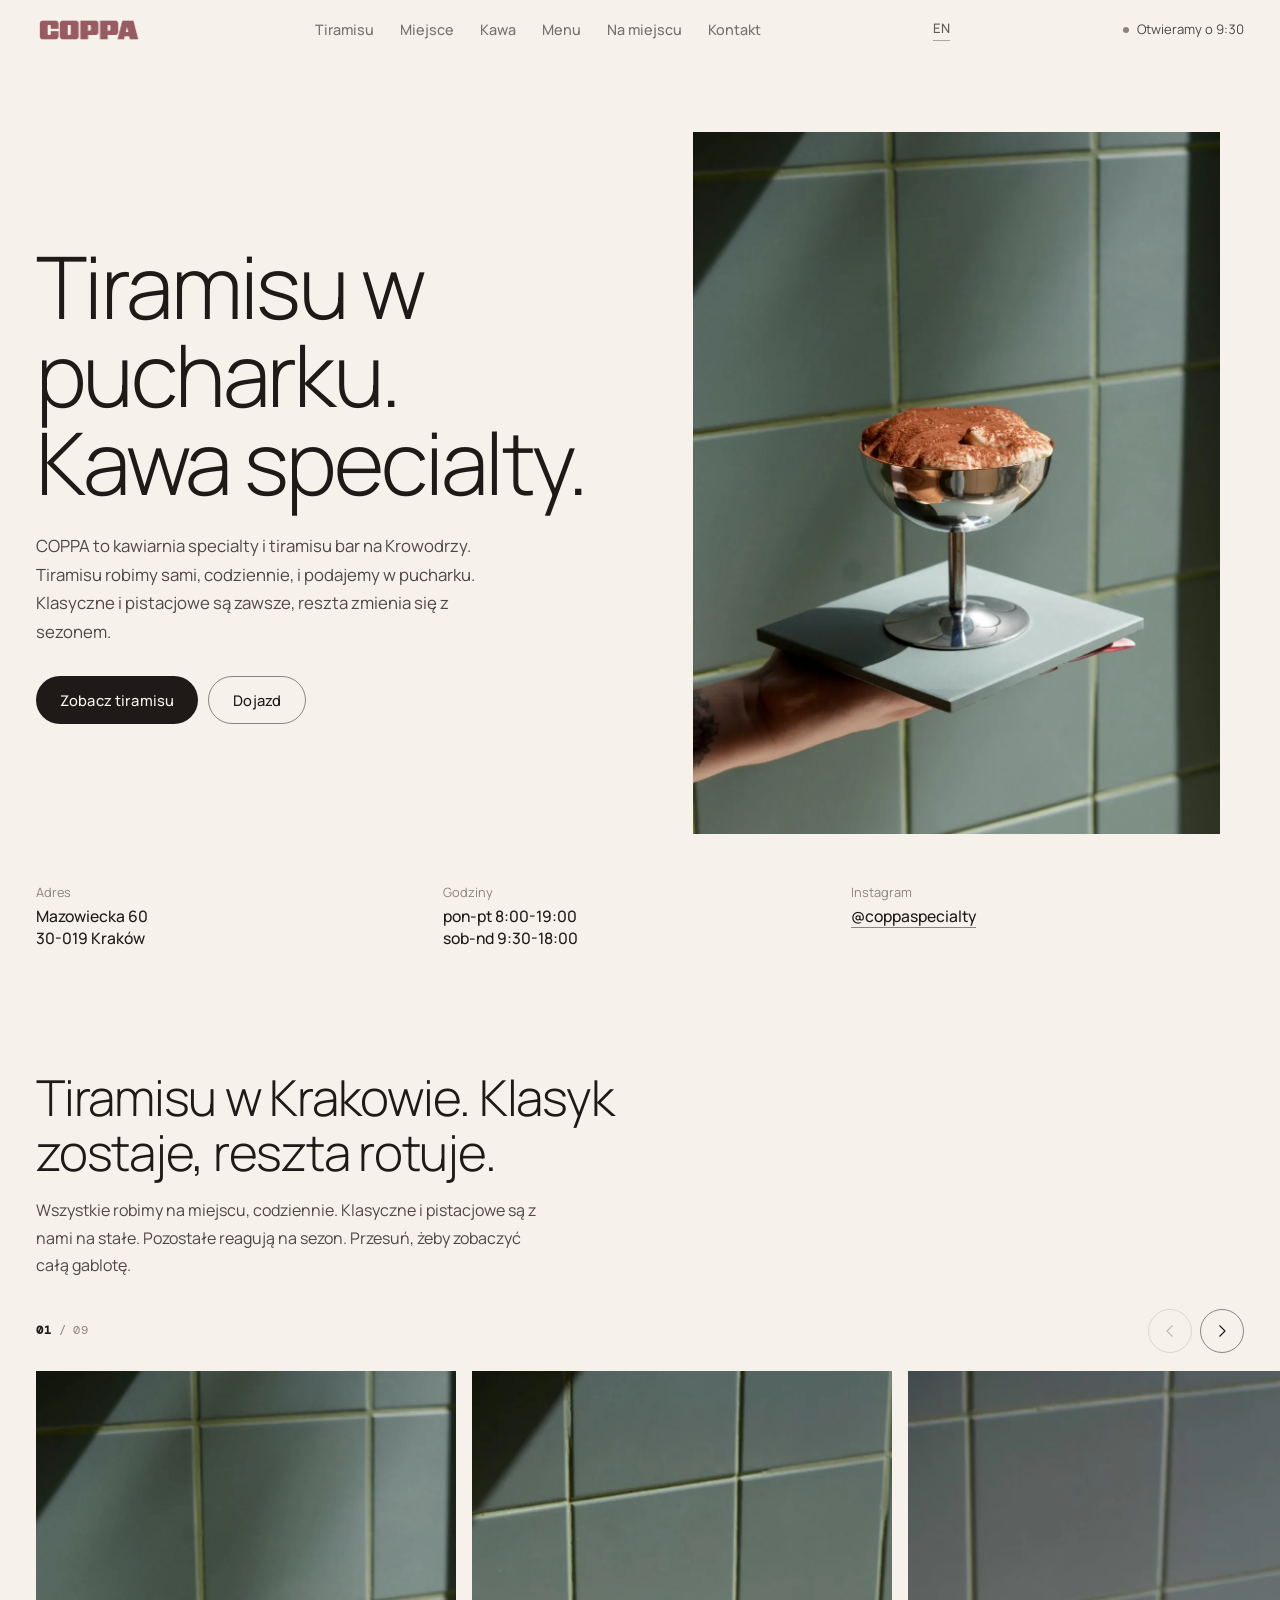
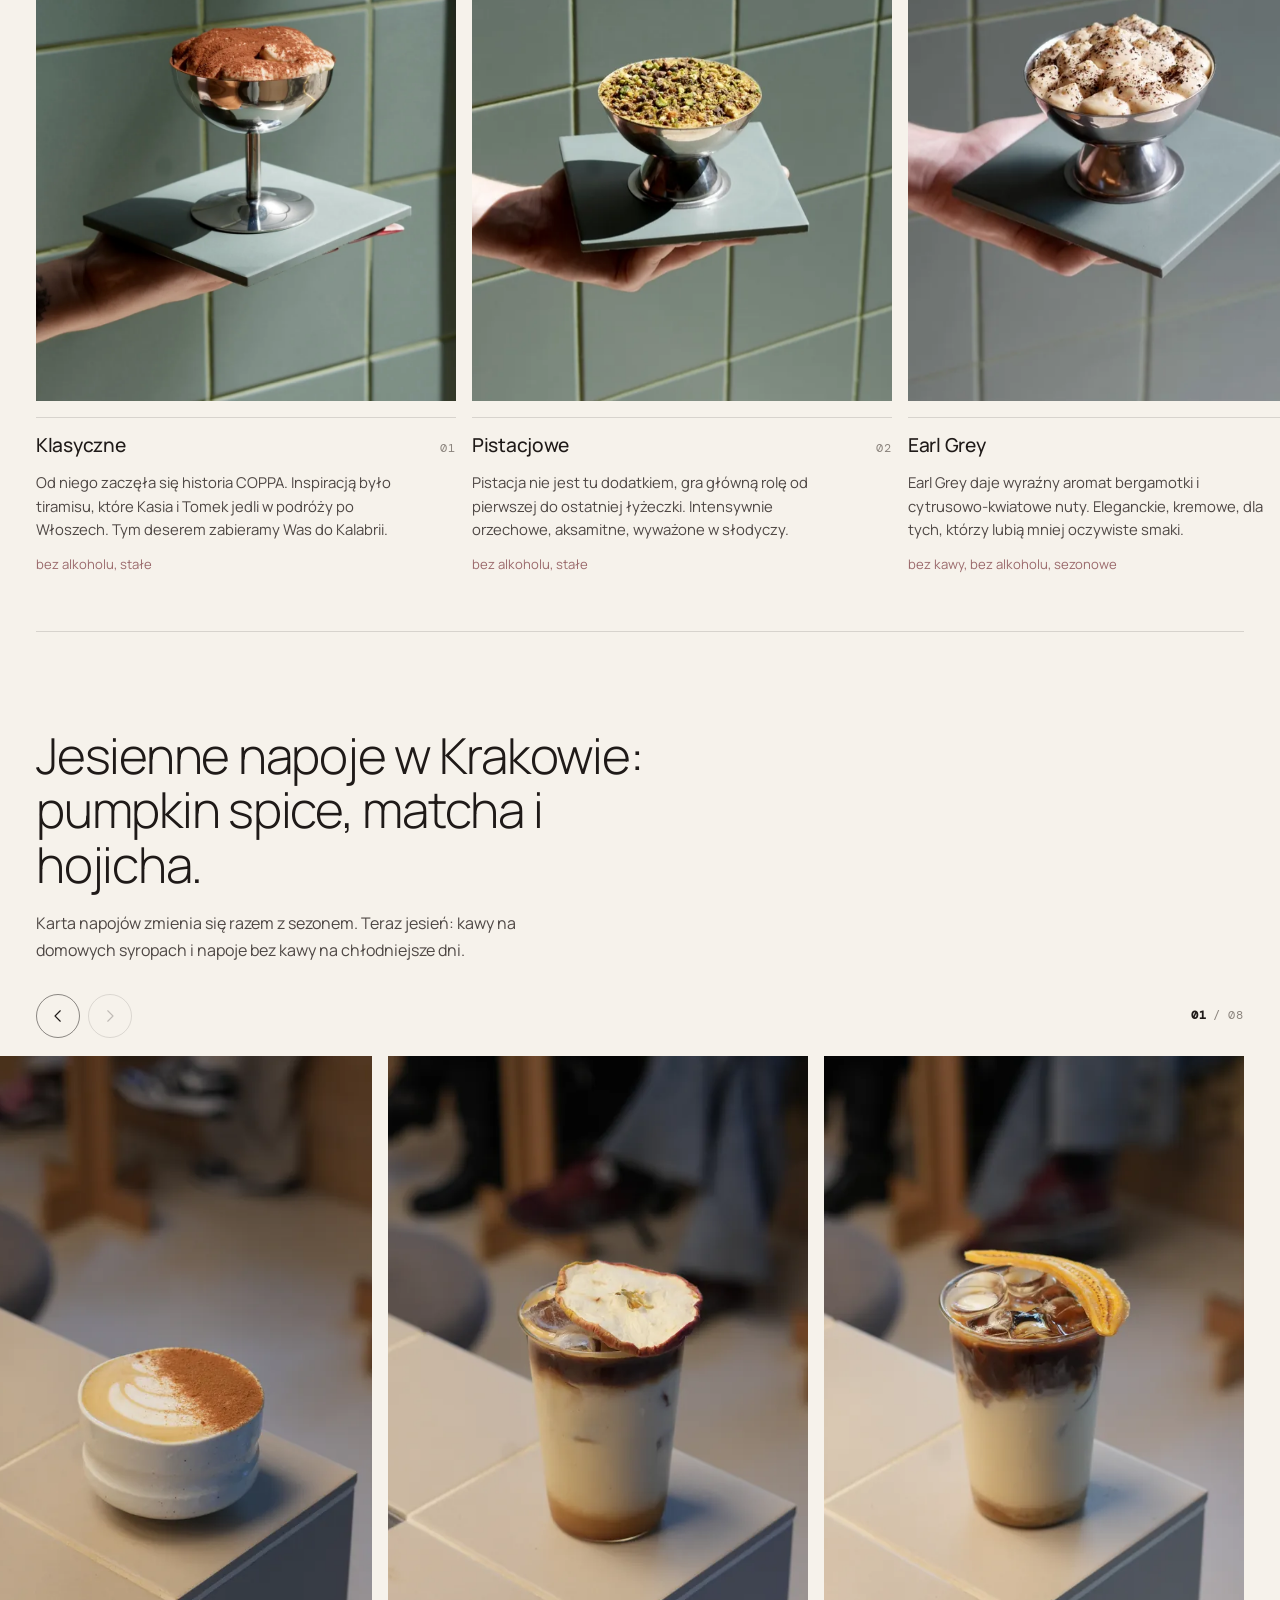
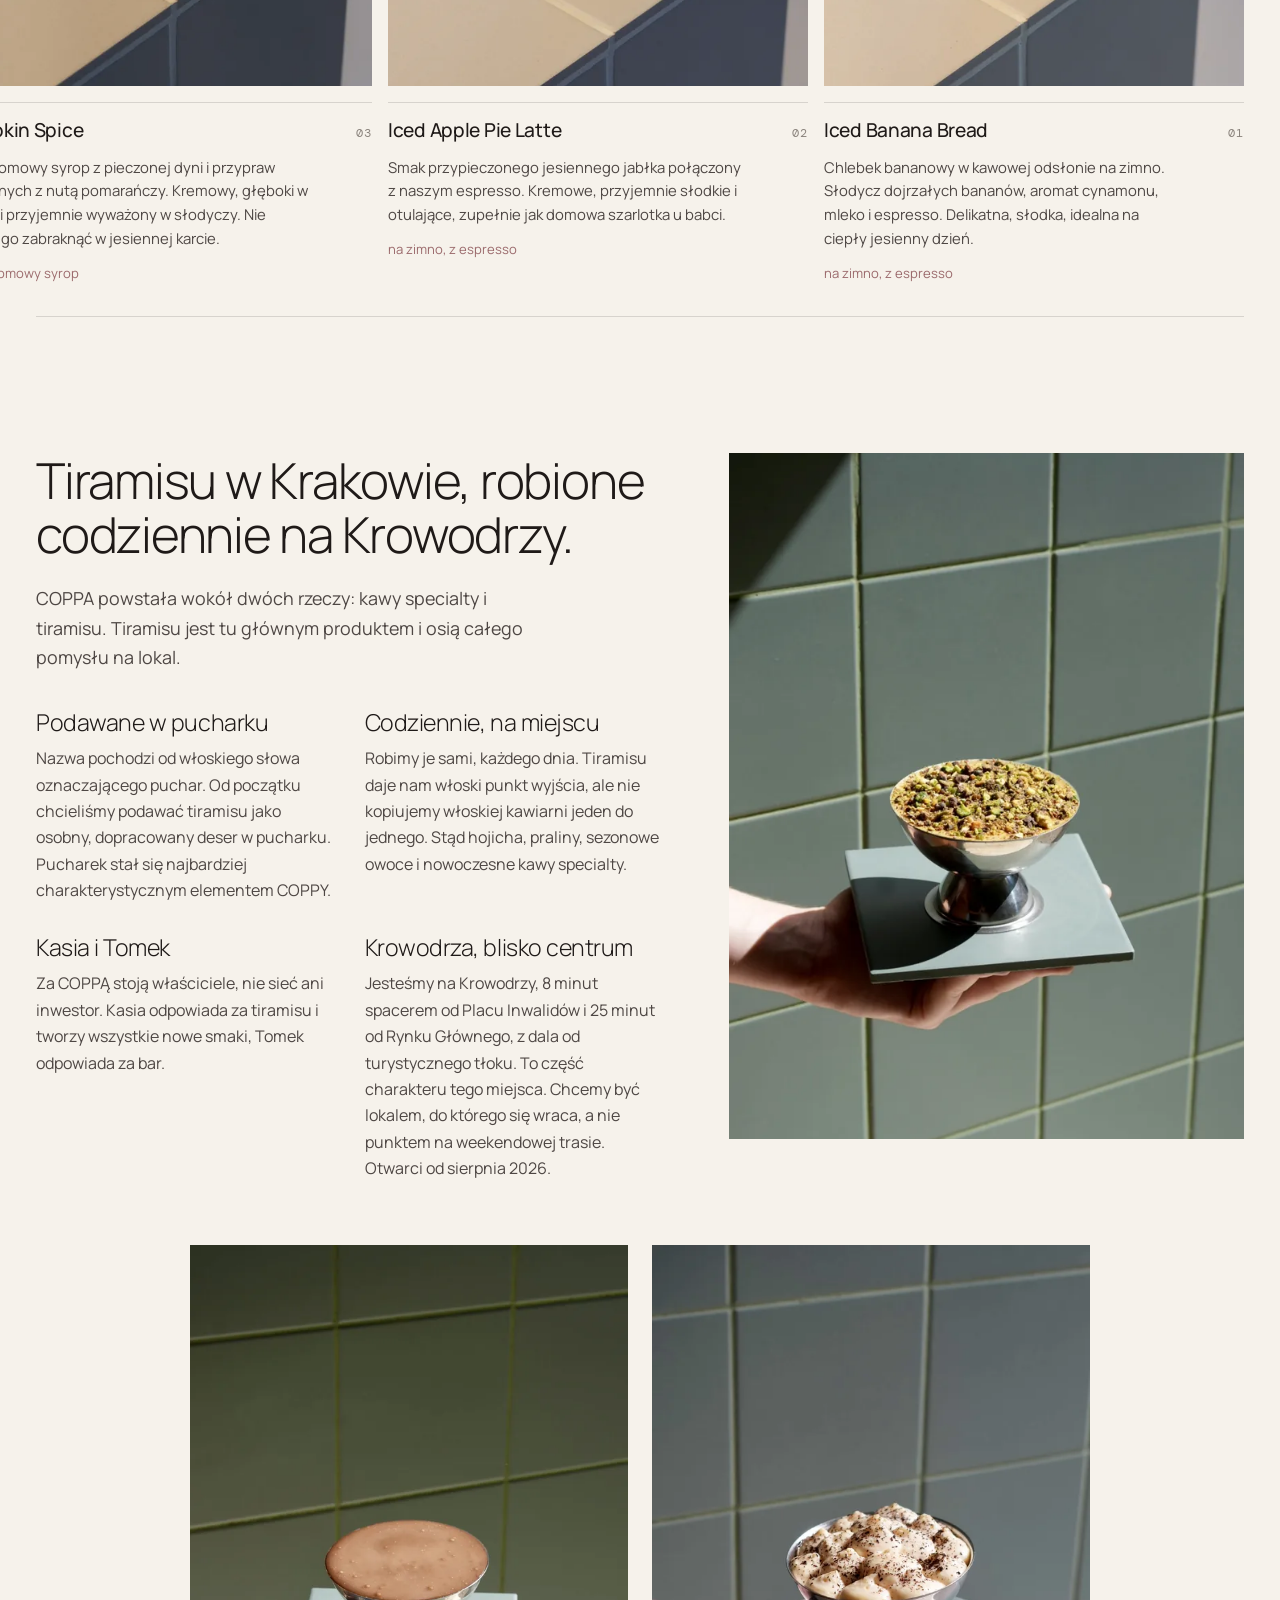
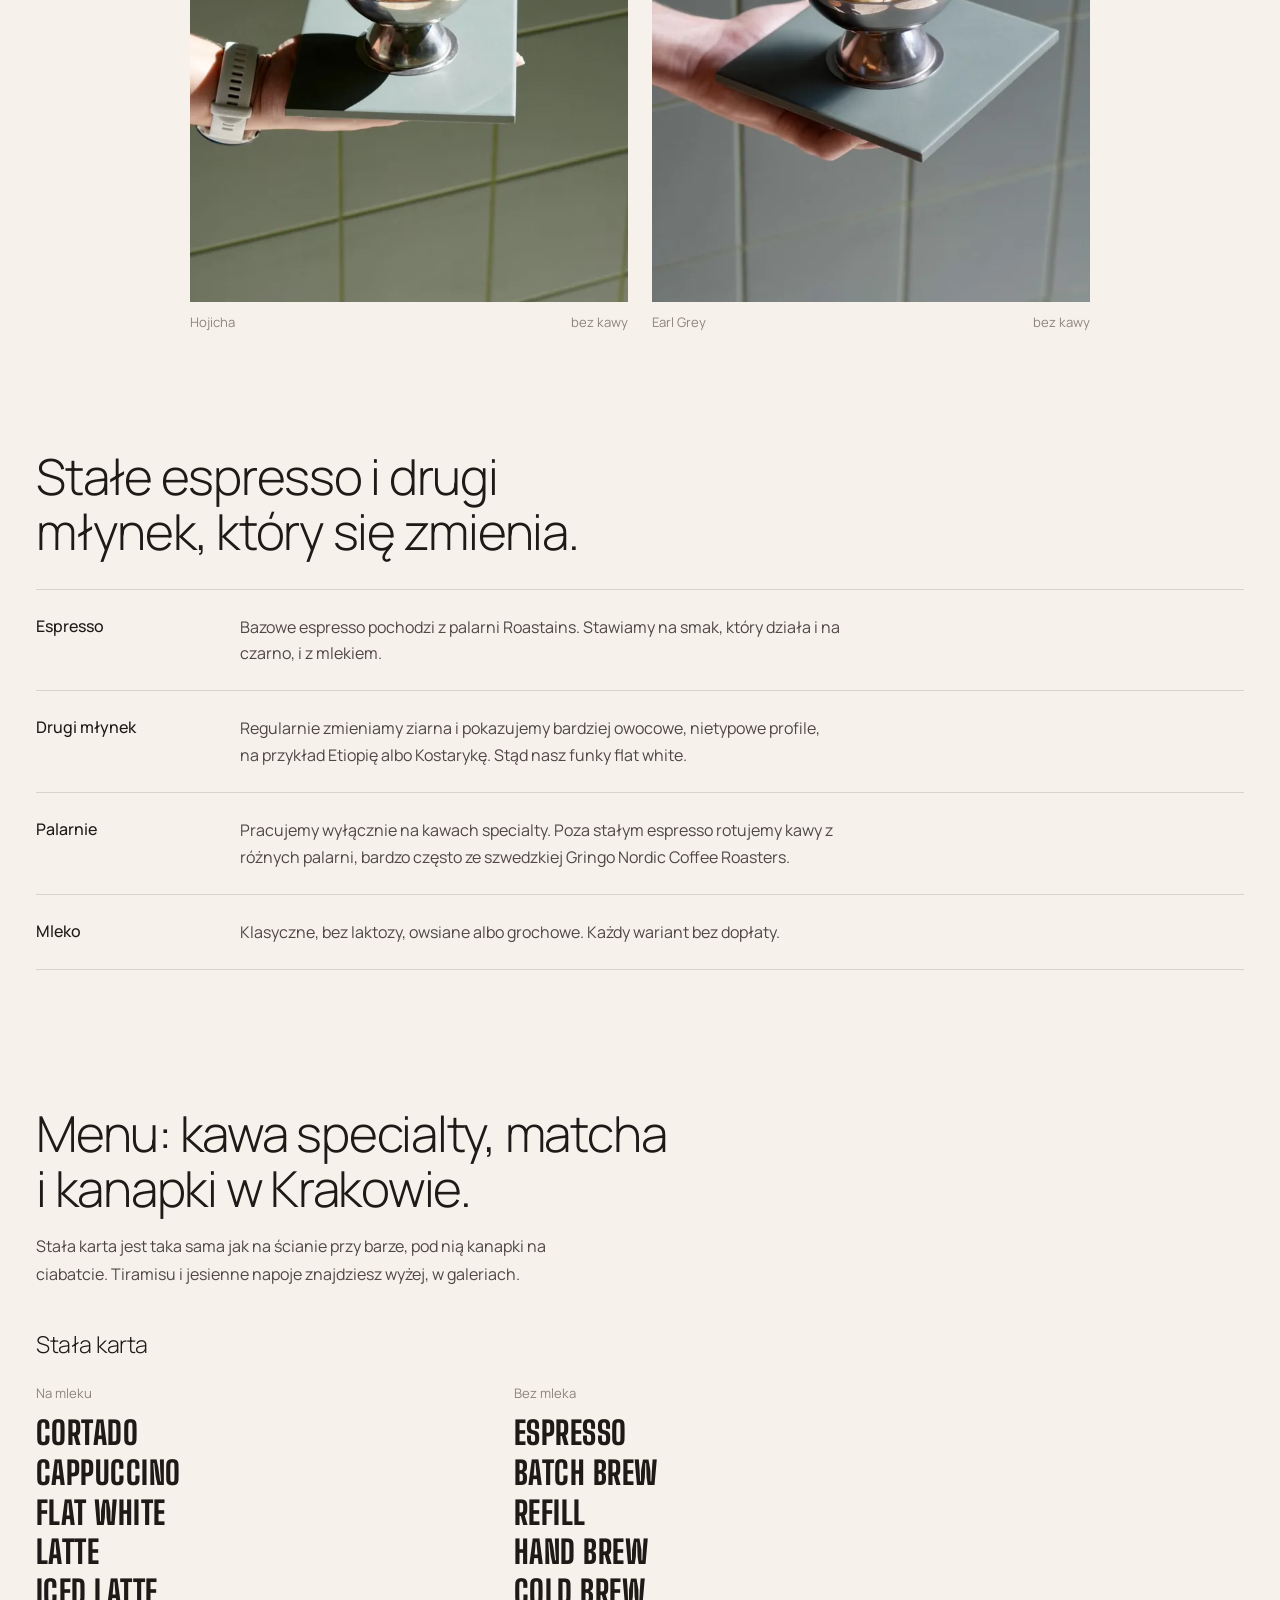
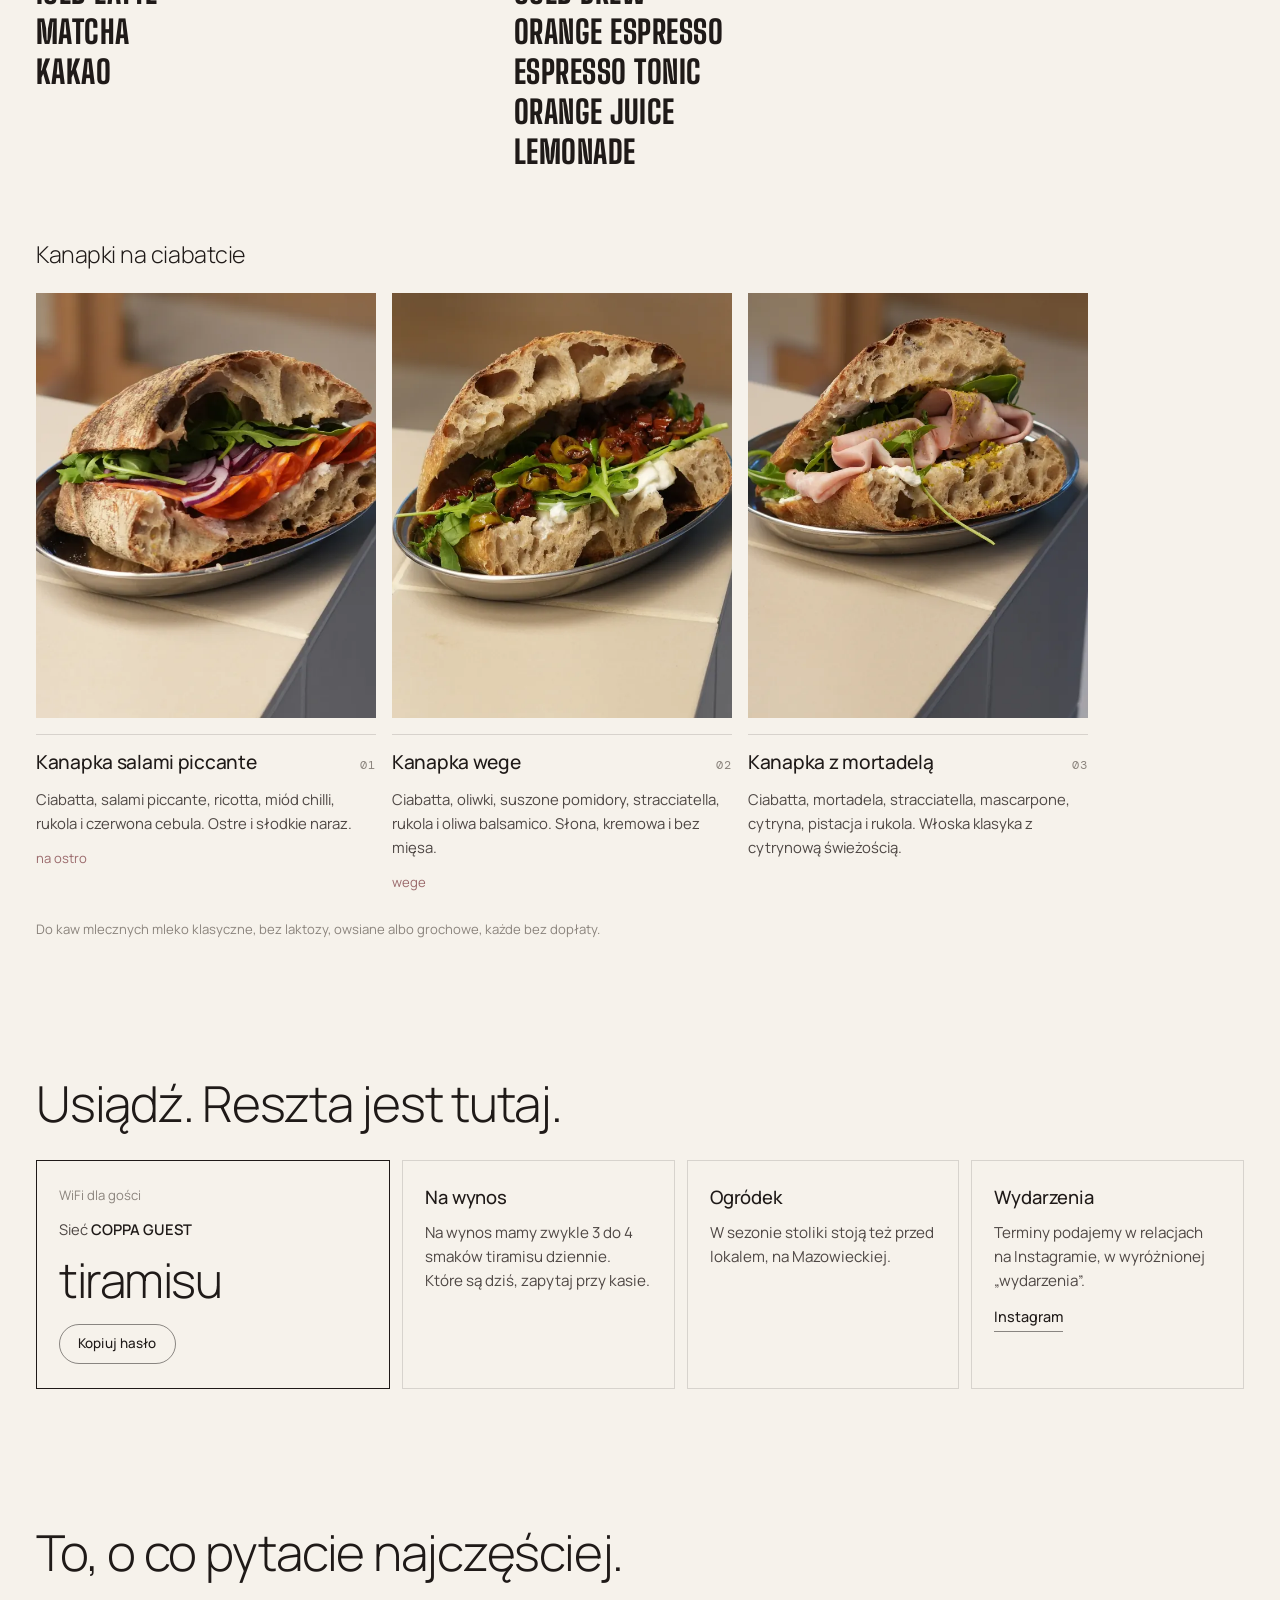
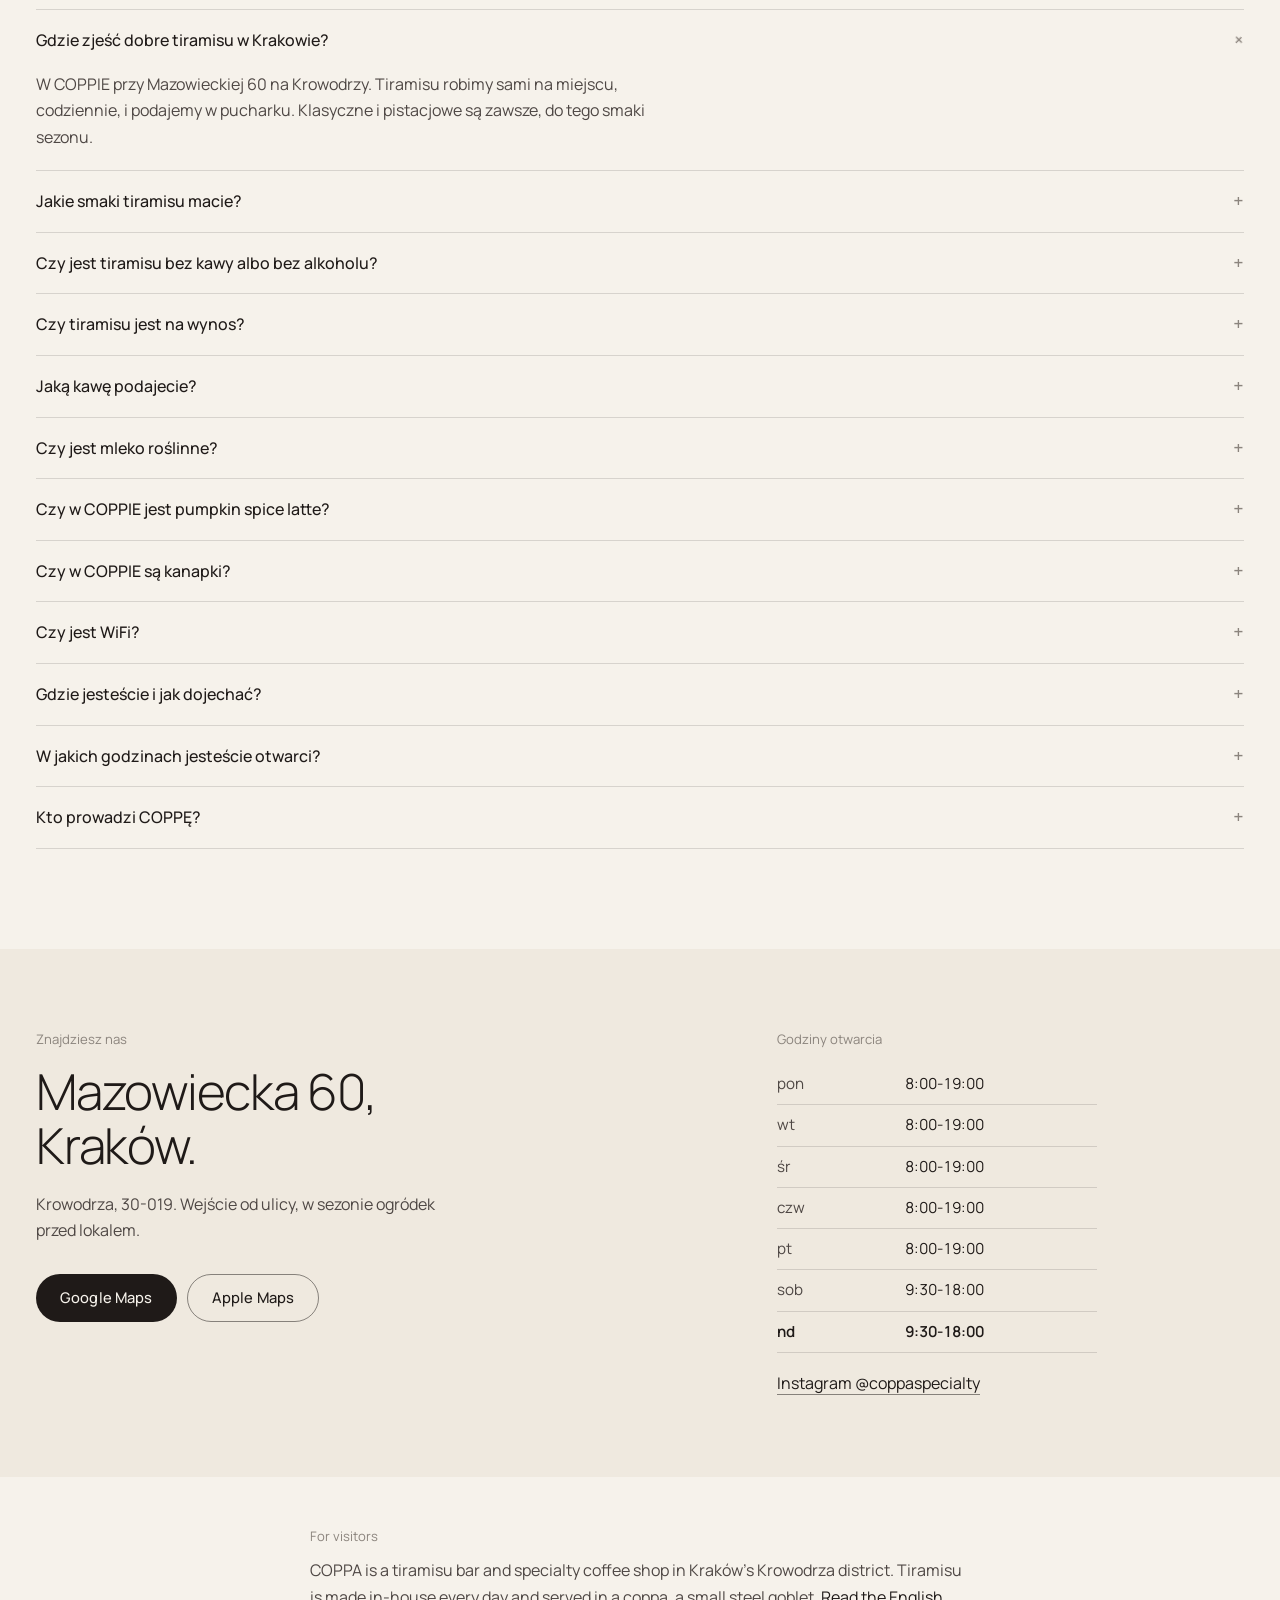
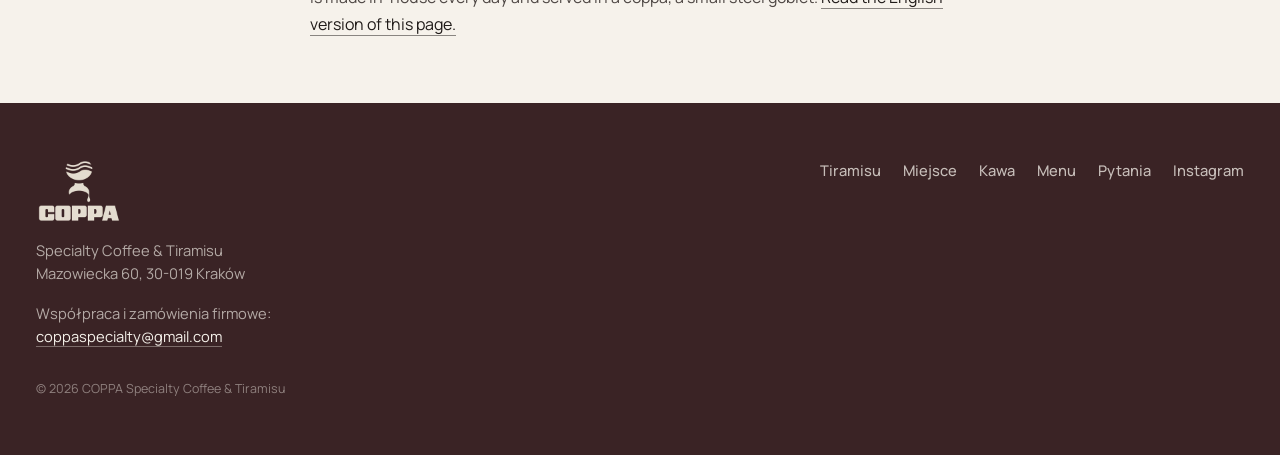
==== index.html @ 82dd5567 "Jesienne napoje jako druga, lustrzana galeria pod tiramisu (zdjęcia z lokalu), dok widoczny po lekki" ====
<!doctype html>
<html lang="pl">
<head>
<meta charset="utf-8">
<meta name="viewport" content="width=device-width, initial-scale=1, viewport-fit=cover">
<title>COPPA · Tiramisu w pucharku i kawa specialty, Kraków, Mazowiecka 60</title>
<meta name="description" content="Tiramisu bar i kawiarnia specialty na Krowodrzy w Krakowie. Tiramisu robione na miejscu, codziennie, podawane w pucharku. Mazowiecka 60, otwarte codziennie.">
<meta name="theme-color" content="#F6F2EB">
<meta name="color-scheme" content="light">
<meta name="robots" content="index,follow,max-image-preview:large,max-snippet:-1">
<meta name="geo.region" content="PL-12">
<meta name="geo.placename" content="Kraków">
<meta name="geo.position" content="50.0755;19.9236">
<meta name="ICBM" content="50.0755, 19.9236">
<link rel="canonical" href="https://www.coppaspecialty.cafe/">
<link rel="alternate" hreflang="pl" href="https://www.coppaspecialty.cafe/">
<link rel="alternate" hreflang="en" href="https://www.coppaspecialty.cafe/en/">
<link rel="alternate" hreflang="x-default" href="https://www.coppaspecialty.cafe/">
<meta property="og:url" content="https://www.coppaspecialty.cafe/">
<meta property="og:type" content="business.business">
<meta property="og:site_name" content="COPPA Specialty Coffee &amp; Tiramisu">
<meta property="og:title" content="COPPA · Tiramisu w pucharku i kawa specialty, Kraków">
<meta property="og:description" content="Tiramisu robione na miejscu, codziennie, w pucharku. Kawiarnia specialty na Krowodrzy, Mazowiecka 60.">
<meta property="og:image" content="https://www.coppaspecialty.cafe/img/og.jpg">
<meta property="og:image:width" content="1200">
<meta property="og:image:height" content="630">
<meta property="og:image:alt" content="Tiramisu klasyczne w stalowym pucharku, COPPA Kraków">
<meta property="og:locale" content="pl_PL">
<meta property="og:locale:alternate" content="en_GB">
<meta name="twitter:card" content="summary_large_image">
<meta name="twitter:title" content="COPPA · Tiramisu w pucharku i kawa specialty, Kraków">
<meta name="twitter:description" content="Tiramisu robione na miejscu, codziennie, w pucharku. Kawiarnia specialty na Krowodrzy, Mazowiecka 60.">
<meta name="twitter:image" content="https://www.coppaspecialty.cafe/img/og.jpg">
<link rel="icon" href="favicon.ico" sizes="any">
<link rel="icon" href="img/icon-180.png" type="image/png">
<link rel="apple-touch-icon" href="img/icon-180.png">
<link rel="manifest" href="site.webmanifest">
<link rel="preconnect" href="https://fonts.googleapis.com">
<link rel="preconnect" href="https://fonts.gstatic.com" crossorigin>
<link href="https://fonts.googleapis.com/css2?family=Big+Shoulders+Display:wght@800&family=Manrope:wght@300;400;500;600&family=DM+Mono:wght@400;500&display=swap" rel="stylesheet">
<link rel="preload" as="image" href="img/tiramisu/klasyczne-1080.webp" type="image/webp">
<link rel="stylesheet" href="style.css">

<script type="application/ld+json">
{
  "@context": "https://schema.org",
  "@type": "CafeOrCoffeeShop",
  "@id": "https://www.coppaspecialty.cafe/#coppa",
  "name": "COPPA Specialty Coffee & Tiramisu",
  "alternateName": ["COPPA", "COPPA Specialty", "Coppa Kraków"],
  "description": "Tiramisu bar i kawiarnia specialty na Krowodrzy w Krakowie. Tiramisu robione na miejscu, codziennie, podawane w pucharku. Smaki stałe (klasyczne, pistacjowe) i sezonowe, m.in. Earl Grey, hojicha, matcha z maliną, śliwka z kruszonką. Espresso z palarni Roastains, rotujące ziarna z innych palarni specialty.",
  "slogan": "Tiramisu w pucharku. Kawa specialty.",
  "foundingDate": "2026-08",
  "founder": [{ "@type": "Person", "name": "Kasia" }, { "@type": "Person", "name": "Tomek" }],
  "image": "https://www.coppaspecialty.cafe/img/og.jpg",
  "logo": "https://www.coppaspecialty.cafe/img/logo/coppa-mark-rose.png",
  "address": { "@type": "PostalAddress", "streetAddress": "Mazowiecka 60", "addressLocality": "Kraków", "postalCode": "30-019", "addressRegion": "Małopolskie", "addressCountry": "PL" },
  "areaServed": ["Kraków", "Krowodrza"],
  "geo": { "@type": "GeoCoordinates", "latitude": 50.0755, "longitude": 19.9236 },
  "hasMap": "https://www.google.com/maps/search/?api=1&query=COPPA+Specialty+Coffee+Tiramisu+Mazowiecka+60+Krak%C3%B3w",
  "openingHoursSpecification": [
    { "@type": "OpeningHoursSpecification", "dayOfWeek": ["Monday","Tuesday","Wednesday","Thursday","Friday"], "opens": "08:00", "closes": "19:00" },
    { "@type": "OpeningHoursSpecification", "dayOfWeek": ["Saturday","Sunday"], "opens": "09:30", "closes": "18:00" }
  ],
  "servesCuisine": ["Tiramisu", "Kawa specialty", "Desery"],
  "priceRange": "20-40 zł",
  "currenciesAccepted": "PLN",
  "knowsAbout": ["tiramisu", "tiramisu bez kawy", "tiramisu bez alkoholu", "kawa specialty", "espresso", "flat white", "hojicha", "Earl Grey", "matcha"],
  "amenityFeature": [
    { "@type": "LocationFeatureSpecification", "name": "WiFi", "value": true },
    { "@type": "LocationFeatureSpecification", "name": "Na wynos", "value": true },
    { "@type": "LocationFeatureSpecification", "name": "Ogródek", "value": true }
  ],
  "url": "https://www.coppaspecialty.cafe/",
  "email": "coppaspecialty@gmail.com",
  "sameAs": ["https://www.instagram.com/coppaspecialty/"],
  "inLanguage": "pl",
  "hasMenu": {
    "@type": "Menu",
    "name": "Menu COPPA",
    "hasMenuSection": [
      { "@type": "MenuSection", "name": "Tiramisu (stałe)", "hasMenuItem": [
        { "@type": "MenuItem", "name": "Tiramisu klasyczne", "description": "Od niego zaczęła się historia COPPA. Inspiracją było tiramisu z podróży po Włoszech. Bez alkoholu." },
        { "@type": "MenuItem", "name": "Tiramisu pistacjowe", "description": "Pistacja gra główną rolę od pierwszej do ostatniej łyżeczki. Intensywnie orzechowe, aksamitne. Bez alkoholu." }
      ]},
      { "@type": "MenuSection", "name": "Tiramisu (sezonowe)", "hasMenuItem": [
        { "@type": "MenuItem", "name": "Tiramisu Earl Grey", "description": "Bergamotka, nuty cytrusowo-kwiatowe. Bez kawy, bez alkoholu." },
        { "@type": "MenuItem", "name": "Tiramisu hojicha", "description": "Prażona japońska zielona herbata: orzechy, karmel, lekki dym, umami. Ganache z hojichy. Bez kawy, bez alkoholu." },
        { "@type": "MenuItem", "name": "Tiramisu limoncello", "description": "Bezalkoholowa interpretacja limoncello. Olejki eteryczne ze skórek cytrusów, aromatyczny puder. Bez kawy, bez alkoholu." },
        { "@type": "MenuItem", "name": "Tiramisu białe brzoskwinie i tymianek cytrynowy", "description": "Słodycz białej brzoskwini i ziołowa świeżość tymianku cytrynowego. Smak sezonu." },
        { "@type": "MenuItem", "name": "Tiramisu pralina z orzecha laskowego", "description": "Karmelowa pralina z orzecha laskowego, chrupiący wierzch na aksamitnym kremie. Smak sezonu." },
        { "@type": "MenuItem", "name": "Tiramisu matcha i malina", "description": "Matcha daje zielone nuty i umami, malina wnosi owocowy charakter. Bez kawy, bez alkoholu." },
        { "@type": "MenuItem", "name": "Tiramisu śliwka z kruszonką", "description": "Dojrzałe śliwki i chrupiąca kruszonka na aksamitnym kremie. Smak jesieni." }
      ]},
      {"@type": "MenuSection", "name": "Stała karta", "hasMenuItem": [{"@type": "MenuItem", "name": "Cortado"}, {"@type": "MenuItem", "name": "Cappuccino"}, {"@type": "MenuItem", "name": "Flat white"}, {"@type": "MenuItem", "name": "Latte"}, {"@type": "MenuItem", "name": "Iced latte"}, {"@type": "MenuItem", "name": "Matcha"}, {"@type": "MenuItem", "name": "Kakao"}, {"@type": "MenuItem", "name": "Espresso"}, {"@type": "MenuItem", "name": "Batch brew"}, {"@type": "MenuItem", "name": "Refill"}, {"@type": "MenuItem", "name": "Hand brew"}, {"@type": "MenuItem", "name": "Cold brew"}, {"@type": "MenuItem", "name": "Orange espresso"}, {"@type": "MenuItem", "name": "Espresso tonic"}, {"@type": "MenuItem", "name": "Orange juice"}, {"@type": "MenuItem", "name": "Lemonade"}]},
      {"@type": "MenuSection", "name": "Kanapki", "hasMenuItem": [{"@type": "MenuItem", "name": "Kanapka salami piccante", "description": "Ciabatta, salami piccante, ricotta, miód chilli, rukola i czerwona cebula. Ostre i słodkie naraz."}, {"@type": "MenuItem", "name": "Kanapka wege", "description": "Ciabatta, oliwki, suszone pomidory, stracciatella, rukola i oliwa balsamico. Słona, kremowa i bez mięsa.", "suitableForDiet": "https://schema.org/VegetarianDiet"}, {"@type": "MenuItem", "name": "Kanapka z mortadelą", "description": "Ciabatta, mortadela, stracciatella, mascarpone, cytryna, pistacja i rukola. Włoska klasyka z cytrynową świeżością."}]},
      {"@type": "MenuSection", "name": "Kawy sezonowe (jesień)", "hasMenuItem": [{"@type": "MenuItem", "name": "Iced Banana Bread", "description": "Chlebek bananowy w kawowej odsłonie na zimno. Słodycz dojrzałych bananów, aromat cynamonu, mleko i espresso. Delikatna, słodka, idealna na ciepły jesienny dzień."}, {"@type": "MenuItem", "name": "Iced Apple Pie Latte", "description": "Smak przypieczonego jesiennego jabłka połączony z naszym espresso. Kremowe, przyjemnie słodkie i otulające, zupełnie jak domowa szarlotka u babci."}, {"@type": "MenuItem", "name": "Pumpkin Spice", "description": "Nasz domowy syrop z pieczonej dyni i przypraw korzennych z nutą pomarańczy. Kremowy, głęboki w smaku i przyjemnie wyważony w słodyczy. Nie mogło go zabraknąć w jesiennej karcie."}, {"@type": "MenuItem", "name": "Banana Bread Latte", "description": "Każdy kocha chlebek bananowy, a dzięki recepturze naszej baristki Karoli zamieniliśmy go w kremową kawę na chłodne jesienne wieczory."}]},
      {"@type": "MenuSection", "name": "Napoje sezonowe (jesień)", "hasMenuItem": [{"@type": "MenuItem", "name": "White Vanilla Matcha", "description": "Matcha od Oromatcha z naszym syropem waniliowym, wzbogaconym tonką i białą czekoladą. Łagodna, kremowa, z deserową nutą. Faworytka naszej head baristki."}, {"@type": "MenuItem", "name": "Berry Cocoa", "description": "Nasze kakao z domowym purée malinowym. Słodycz mlecznej czekolady przełamana lekką kwasowością malin. Delikatne, owocowe i przyjemnie czekoladowe."}, {"@type": "MenuItem", "name": "Dark Chocolate Mocha", "description": "Podwójne espresso z deserowym kakao i mlekiem. Intensywnie czekoladowe, z delikatną słodyczą i głębokim, bogatym smakiem."}, {"@type": "MenuItem", "name": "Oat Cinnamon Hojicha", "description": "Prażona japońska herbata z mlekiem owsianym i nutą korzennych przypraw. Lekko słodka, z orzechowym posmakiem i rozgrzewającym charakterem."}]},
      { "@type": "MenuSection", "name": "Kawa", "description": "Bazowe espresso z palarni Roastains. Drugi młynek z rotującymi ziarnami o owocowym profilu (funky flat white). Kawy z innych palarni specialty, m.in. Gringo Nordic Coffee Roasters. Mleko klasyczne, bez laktozy, owsiane i grochowe bez dopłaty." }
    ]
  }
}
</script>
<script type="application/ld+json">
{
  "@context": "https://schema.org",
  "@type": "FAQPage",
  "mainEntity": [
    { "@type": "Question", "name": "Gdzie zjeść dobre tiramisu w Krakowie?", "acceptedAnswer": { "@type": "Answer", "text": "W COPPIE przy Mazowieckiej 60 na Krowodrzy. Tiramisu robimy sami na miejscu, codziennie, i podajemy w pucharku. Klasyczne i pistacjowe są zawsze, do tego smaki sezonu. Otwarte codziennie: pon-pt 8:00-19:00, sob-nd 9:30-18:00." } },
    { "@type": "Question", "name": "Jakie smaki tiramisu ma COPPA?", "acceptedAnswer": { "@type": "Answer", "text": "Stałe: klasyczne i pistacjowe. Sezonowe teraz: Earl Grey, hojicha, limoncello, białe brzoskwinie z tymiankiem cytrynowym, pralina z orzecha laskowego, matcha z maliną, śliwka z kruszonką. Smaki sezonowe rotują, aktualna gablota jest na stronie i na Instagramie @coppaspecialty." } },
    { "@type": "Question", "name": "Czy w COPPIE jest tiramisu bez kawy albo bez alkoholu?", "acceptedAnswer": { "@type": "Answer", "text": "Bez alkoholu są: klasyczne, pistacjowe, Earl Grey, hojicha, limoncello oraz matcha z maliną. Bez kawy: Earl Grey, hojicha, limoncello oraz matcha z maliną. O pozostałe smaki zapytaj przy kasie." } },
    { "@type": "Question", "name": "Czy tiramisu w COPPIE jest na wynos?", "acceptedAnswer": { "@type": "Answer", "text": "Tak. Na wynos mamy zwykle 3 do 4 smaków dziennie, nie każdy smak jest dostępny. Które są dziś, zapytaj przy kasie." } },
    { "@type": "Question", "name": "Jaką kawę podaje COPPA?", "acceptedAnswer": { "@type": "Answer", "text": "Pracujemy wyłącznie na kawach specialty. Bazowe espresso pochodzi z palarni Roastains. Na drugim młynku regularnie zmieniamy ziarna o bardziej owocowym profilu, na przykład Etiopia albo Kostaryka, stąd nasz funky flat white. Często pracujemy też ze szwedzką palarnią Gringo Nordic Coffee Roasters. W stałej karcie: espresso, cortado, cappuccino, flat white, latte, iced latte, batch brew, hand brew, cold brew, orange espresso i espresso tonic." } },
    { "@type": "Question", "name": "Czy COPPA ma mleko roślinne?", "acceptedAnswer": { "@type": "Answer", "text": "Tak. Do kaw mlecznych można wybrać mleko klasyczne, bez laktozy, owsiane albo grochowe. Każde bez dopłaty." } },
    { "@type": "Question", "name": "Czy w COPPIE jest pumpkin spice latte?", "acceptedAnswer": { "@type": "Answer", "text": "Tak. Jesienią w karcie jest Pumpkin Spice na naszym domowym syropie z pieczonej dyni i przypraw korzennych z nutą pomarańczy. Do tego Iced Banana Bread, Iced Apple Pie Latte, Banana Bread Latte, White Vanilla Matcha, Berry Cocoa, Dark Chocolate Mocha i Oat Cinnamon Hojicha na mleku owsianym." } },
    { "@type": "Question", "name": "Czy w COPPIE są kanapki?", "acceptedAnswer": { "@type": "Answer", "text": "Tak, kanapki na ciabatcie: z salami piccante, ricottą i miodem chilli, z mortadelą, stracciatellą i pistacją oraz wege z oliwkami, suszonymi pomidorami i stracciatellą." } },
    { "@type": "Question", "name": "Czy w COPPIE jest WiFi?", "acceptedAnswer": { "@type": "Answer", "text": "Tak, sieć COPPA GUEST. Hasło jest na stronie w sekcji Na miejscu i przy kasie." } },
    { "@type": "Question", "name": "Gdzie jest COPPA i jak dojechać?", "acceptedAnswer": { "@type": "Answer", "text": "COPPA jest na Krowodrzy, przy ulicy Mazowieckiej 60, 30-019 Kraków: 8 minut spacerem od Placu Inwalidów, 10 minut od Parku Krakowskiego i Nowego Kleparza, 25 minut od Rynku Głównego. Trasę otworzysz w Google Maps lub Apple Maps z naszej strony." } },
    { "@type": "Question", "name": "W jakich godzinach jest otwarta COPPA?", "acceptedAnswer": { "@type": "Answer", "text": "Od poniedziałku do piątku 8:00-19:00, w sobotę i niedzielę 9:30-18:00." } },
    { "@type": "Question", "name": "Kto prowadzi COPPĘ?", "acceptedAnswer": { "@type": "Answer", "text": "Kasia i Tomek, właściciele. Kasia odpowiada za tiramisu i tworzy wszystkie nowe smaki, Tomek odpowiada za bar. COPPA otworzyła się w sierpniu 2026 roku." } },
    { "@type": "Question", "name": "Where is the best tiramisu in Krakow?", "acceptedAnswer": { "@type": "Answer", "text": "COPPA Specialty Coffee & Tiramisu at Mazowiecka 60 in Kraków's Krowodrza district makes tiramisu in-house every day and serves it in a coppa, a small steel goblet. Classic and pistachio are always available, plus seasonal flavours such as Earl Grey, hojicha and matcha with raspberry. Several are coffee-free. Specialty espresso from Roastains. Open Mon-Fri 8:00-19:00, Sat-Sun 9:30-18:00." } }
  ]
}
</script>
</head>
<body>

<a class="skip" href="#tiramisu">Przejdź do tiramisu</a>

<header class="topbar">
  <a class="brand" href="#top" aria-label="COPPA, początek strony">
    <img src="img/logo/coppa-wordmark-rose.webp" alt="COPPA" width="425" height="80">
  </a>
  <nav class="topnav" aria-label="Sekcje strony">
    <a href="#tiramisu">Tiramisu</a>
    <a href="#miejsce">Miejsce</a>
    <a href="#kawa">Kawa</a>
    <a href="#menu">Menu</a>
    <a href="#na-miejscu">Na miejscu</a>
    <a href="#kontakt">Kontakt</a>
  </nav>
  <a class="lang" href="en/" hreflang="en" lang="en" aria-label="English version">EN</a>
  <div class="open-pill" id="openPill"><span class="dot" aria-hidden="true"></span><span id="openText">pon-pt 8:00-19:00</span></div>
</header>

<main id="top">

<!-- HERO -->
<section class="hero">
  <div class="hero-copy">
    <h1>Tiramisu w pucharku.<br>Kawa specialty.</h1>
    <p class="lead">COPPA to kawiarnia specialty i tiramisu bar na Krowodrzy. Tiramisu robimy sami, codziennie, i podajemy w pucharku. Klasyczne i pistacjowe są zawsze, reszta zmienia się z sezonem.</p>
    <div class="cta-row">
      <a class="btn btn-fill" href="#tiramisu">Zobacz tiramisu</a>
      <a class="btn btn-ghost" href="#kontakt">Dojazd</a>
    </div>
  </div>
  <figure class="hero-fig">
    <img src="img/tiramisu/klasyczne-1080.webp" srcset="img/tiramisu/klasyczne-640.webp 640w, img/tiramisu/klasyczne-1080.webp 1080w" sizes="(min-width:900px) 46vw, 100vw" alt="Tiramisu klasyczne w stalowym pucharku, na tle zielonych kafli w COPPIE" width="1080" height="1616" fetchpriority="high" data-fade>
  </figure>
  <dl class="facts">
    <div><dt>Adres</dt><dd>Mazowiecka 60<br>30-019 Kraków</dd></div>
    <div><dt>Godziny</dt><dd>pon-pt 8:00-19:00<br>sob-nd 9:30-18:00</dd></div>
    <div><dt>Instagram</dt><dd><a href="https://www.instagram.com/coppaspecialty/" rel="noopener">@coppaspecialty</a></dd></div>
  </dl>
</section>

<!-- 01 TIRAMISU -->
<section class="gal" id="tiramisu" data-gallery>
  <div class="wrap sec-head rv">
    <h2>Tiramisu w Krakowie. Klasyk zostaje, reszta rotuje.</h2>
    <p class="sec-lead">Wszystkie robimy na miejscu, codziennie. Klasyczne i pistacjowe są z nami na stałe. Pozostałe reagują na sezon. Przesuń, żeby zobaczyć całą gablotę.</p>
  </div>

  <div class="wrap gal-ui">
    <p class="gal-count"><b id="galIdx" class="gal-idx">01</b><span>/</span><span id="galTotal" class="gal-total">09</span></p>
    <p class="gal-hint">przesuń w bok</p>
    <div class="gal-arrows">
      <button type="button" class="arrow gal-prev" id="galPrev" aria-label="Poprzednie tiramisu"><svg viewBox="0 0 24 24"><path d="M15 5l-7 7 7 7"/></svg></button>
      <button type="button" class="arrow gal-next" id="galNext" aria-label="Następne tiramisu"><svg viewBox="0 0 24 24"><path d="M9 5l7 7-7 7"/></svg></button>
    </div>
  </div>

  <div class="gal-track" id="galTrack" tabindex="0" aria-label="Lista tiramisu. Przesuń w bok albo użyj strzałek.">

    <article class="slide">
      <figure class="slide-fig"><img src="img/tiramisu/klasyczne-640.webp" srcset="img/tiramisu/klasyczne-640.webp 640w, img/tiramisu/klasyczne-1080.webp 1080w" sizes="(min-width:760px) 420px, 76vw" alt="Tiramisu klasyczne w pucharku" width="1080" height="1616" loading="lazy" data-fade></figure>
      <div class="slide-cap">
        <div class="slide-top"><h3>Klasyczne</h3><span class="num">01</span></div>
        <p>Od niego zaczęła się historia COPPA. Inspiracją było tiramisu, które Kasia i Tomek jedli w podróży po Włoszech. Tym deserem zabieramy Was do Kalabrii.</p>
        <p class="tags">bez alkoholu, stałe</p>
      </div>
    </article>

    <article class="slide">
      <figure class="slide-fig"><img src="img/tiramisu/pistacjowe-640.webp" srcset="img/tiramisu/pistacjowe-640.webp 640w, img/tiramisu/pistacjowe-1080.webp 1080w" sizes="(min-width:760px) 420px, 76vw" alt="Tiramisu pistacjowe w pucharku" width="1080" height="1616" loading="lazy" data-fade></figure>
      <div class="slide-cap">
        <div class="slide-top"><h3>Pistacjowe</h3><span class="num">02</span></div>
        <p>Pistacja nie jest tu dodatkiem, gra główną rolę od pierwszej do ostatniej łyżeczki. Intensywnie orzechowe, aksamitne, wyważone w słodyczy.</p>
        <p class="tags">bez alkoholu, stałe</p>
      </div>
    </article>

    <article class="slide">
      <figure class="slide-fig"><img src="img/tiramisu/earl-grey-640.webp" srcset="img/tiramisu/earl-grey-640.webp 640w, img/tiramisu/earl-grey-1080.webp 1080w" sizes="(min-width:760px) 420px, 76vw" alt="Tiramisu Earl Grey w pucharku" width="1080" height="1616" loading="lazy" data-fade></figure>
      <div class="slide-cap">
        <div class="slide-top"><h3>Earl Grey</h3><span class="num">03</span></div>
        <p>Earl Grey daje wyraźny aromat bergamotki i cytrusowo-kwiatowe nuty. Eleganckie, kremowe, dla tych, którzy lubią mniej oczywiste smaki.</p>
        <p class="tags">bez kawy, bez alkoholu, sezonowe</p>
      </div>
    </article>

    <article class="slide">
      <figure class="slide-fig"><img src="img/tiramisu/hojicha-640.webp" srcset="img/tiramisu/hojicha-640.webp 640w, img/tiramisu/hojicha-1080.webp 1080w" sizes="(min-width:760px) 420px, 76vw" alt="Tiramisu hojicha w pucharku" width="1080" height="1616" loading="lazy" data-fade></figure>
      <div class="slide-cap">
        <div class="slide-top"><h3>Hojicha</h3><span class="num">04</span></div>
        <p>Prażona japońska zielona herbata wnosi nuty orzechów, karmelu, lekkiego dymu i mocne umami. Całość wykańczamy gładkim ganache z hojichy.</p>
        <p class="tags">bez kawy, bez alkoholu, sezonowe</p>
      </div>
    </article>

    <article class="slide">
      <figure class="slide-fig"><img src="img/tiramisu/limoncello-640.webp" srcset="img/tiramisu/limoncello-640.webp 640w, img/tiramisu/limoncello-1080.webp 1080w" sizes="(min-width:760px) 420px, 76vw" alt="Tiramisu limoncello w pucharku" width="965" height="1445" loading="lazy" data-fade></figure>
      <div class="slide-cap">
        <div class="slide-top"><h3>Limoncello</h3><span class="num">05</span></div>
        <p>Bezalkoholowa interpretacja włoskiego limoncello. Olejki eteryczne wyciągamy sami ze skórek cytrusów, a deser wykańczamy przygotowanym z nich aromatycznym pudrem.</p>
        <p class="tags">bez kawy, bez alkoholu, sezonowe</p>
      </div>
    </article>

    <article class="slide">
      <figure class="slide-fig"><img src="img/tiramisu/brzoskwinia-tymianek-640.webp" srcset="img/tiramisu/brzoskwinia-tymianek-640.webp 640w, img/tiramisu/brzoskwinia-tymianek-1080.webp 1080w" sizes="(min-width:760px) 420px, 76vw" alt="Tiramisu białe brzoskwinie i tymianek cytrynowy w pucharku" width="1080" height="1616" loading="lazy" data-fade></figure>
      <div class="slide-cap">
        <div class="slide-top"><h3>Białe brzoskwinie i tymianek cytrynowy</h3><span class="num">06</span></div>
        <p>Słodycz białej brzoskwini i ziołowa świeżość tymianku cytrynowego. Lekkie, pachnące, dla tych, którzy lubią owoce w deserze.</p>
        <p class="tags">sezonowe</p>
      </div>
    </article>

    <article class="slide">
      <figure class="slide-fig"><img src="img/tiramisu/pralina-640.webp" srcset="img/tiramisu/pralina-640.webp 640w, img/tiramisu/pralina-1080.webp 1080w" sizes="(min-width:760px) 420px, 76vw" alt="Tiramisu pralina z orzecha laskowego w pucharku" width="1080" height="1620" loading="lazy" data-fade></figure>
      <div class="slide-cap">
        <div class="slide-top"><h3>Pralina z orzecha laskowego</h3><span class="num">07</span></div>
        <p>Pralina z orzecha laskowego: karmelowa słodycz i chrupiący wierzch na aksamitnym kremie. Dla tych, którzy lubią orzechy w każdej postaci.</p>
        <p class="tags">sezonowe</p>
      </div>
    </article>

    <article class="slide">
      <figure class="slide-fig"><img src="img/tiramisu/matcha-malina-640.webp" srcset="img/tiramisu/matcha-malina-640.webp 640w, img/tiramisu/matcha-malina-1080.webp 1080w" sizes="(min-width:760px) 420px, 76vw" alt="Tiramisu matcha i malina w pucharku" width="1080" height="1616" loading="lazy" data-fade></figure>
      <div class="slide-cap">
        <div class="slide-top"><h3>Matcha i malina</h3><span class="num">08</span></div>
        <p>Matcha nadaje intensywne zielone nuty i umami, malina wyraźnie je przełamuje i wnosi owocowy charakter, który łączy się z aksamitnym kremem.</p>
        <p class="tags">bez kawy, bez alkoholu, sezonowe</p>
      </div>
    </article>

    <article class="slide">
      <figure class="slide-fig"><img src="img/tiramisu/sliwka-kruszonka-640.webp" srcset="img/tiramisu/sliwka-kruszonka-640.webp 640w, img/tiramisu/sliwka-kruszonka-1080.webp 1080w" sizes="(min-width:760px) 420px, 76vw" alt="Tiramisu śliwka z kruszonką w pucharku" width="1080" height="1620" loading="lazy" data-fade></figure>
      <div class="slide-cap">
        <div class="slide-top"><h3>Śliwka z kruszonką</h3><span class="num">09</span></div>
        <p>Dojrzałe śliwki i chrupiąca kruszonka na aksamitnym kremie. Jesienne, lekko kwaskowe, jak domowe ciasto ze śliwkami.</p>
        <p class="tags">sezonowe</p>
      </div>
    </article>

  </div>
  <div class="wrap gal-bar" aria-hidden="true"><span id="galFill" class="gal-fill"></span></div>
</section>

<!-- JESIEŃ: druga galeria, lustrzana -->
<section class="gal rev" id="jesien" data-gallery data-rev>
  <div class="wrap sec-head rv">
    <h2>Jesienne napoje w Krakowie: pumpkin spice, matcha i hojicha.</h2>
    <p class="sec-lead">Karta napojów zmienia się razem z sezonem. Teraz jesień: kawy na domowych syropach i napoje bez kawy na chłodniejsze dni.</p>
  </div>
  <div class="wrap gal-ui">
    <p class="gal-count"><b class="gal-idx">01</b><span>/</span><span class="gal-total">08</span></p>
    <p class="gal-hint">przesuń w prawo</p>
    <div class="gal-arrows">
      <button type="button" class="arrow gal-next" aria-label="Następny napój"><svg viewBox="0 0 24 24"><path d="M15 5l-7 7 7 7"/></svg></button>
      <button type="button" class="arrow gal-prev" aria-label="Poprzedni napój"><svg viewBox="0 0 24 24"><path d="M9 5l7 7-7 7"/></svg></button>
    </div>
  </div>
  <div class="gal-track" tabindex="0" aria-label="Jesienne napoje. Przesuń w prawo albo użyj strzałek.">
    <article class="slide">
      <figure class="slide-fig"><img src="img/jesien/iced-banana-bread-640.webp" srcset="img/jesien/iced-banana-bread-640.webp 640w, img/jesien/iced-banana-bread-1080.webp 1080w" sizes="(min-width:760px) 420px, 76vw" alt="Iced Banana Bread w COPPIE" width="1080" height="1620" loading="lazy" data-fade></figure>
      <div class="slide-cap">
        <div class="slide-top"><h3>Iced Banana Bread</h3><span class="num">01</span></div>
        <p>Chlebek bananowy w kawowej odsłonie na zimno. Słodycz dojrzałych bananów, aromat cynamonu, mleko i espresso. Delikatna, słodka, idealna na ciepły jesienny dzień.</p>
        <p class="tags">na zimno, z espresso</p>
      </div>
    </article>
    <article class="slide">
      <figure class="slide-fig"><img src="img/jesien/iced-apple-pie-latte-640.webp" srcset="img/jesien/iced-apple-pie-latte-640.webp 640w, img/jesien/iced-apple-pie-latte-1080.webp 1080w" sizes="(min-width:760px) 420px, 76vw" alt="Iced Apple Pie Latte w COPPIE" width="1080" height="1620" loading="lazy" data-fade></figure>
      <div class="slide-cap">
        <div class="slide-top"><h3>Iced Apple Pie Latte</h3><span class="num">02</span></div>
        <p>Smak przypieczonego jesiennego jabłka połączony z naszym espresso. Kremowe, przyjemnie słodkie i otulające, zupełnie jak domowa szarlotka u babci.</p>
        <p class="tags">na zimno, z espresso</p>
      </div>
    </article>
    <article class="slide">
      <figure class="slide-fig"><img src="img/jesien/pumpkin-spice-640.webp" srcset="img/jesien/pumpkin-spice-640.webp 640w, img/jesien/pumpkin-spice-1080.webp 1080w" sizes="(min-width:760px) 420px, 76vw" alt="Pumpkin Spice w COPPIE" width="1080" height="1620" loading="lazy" data-fade></figure>
      <div class="slide-cap">
        <div class="slide-top"><h3>Pumpkin Spice</h3><span class="num">03</span></div>
        <p>Nasz domowy syrop z pieczonej dyni i przypraw korzennych z nutą pomarańczy. Kremowy, głęboki w smaku i przyjemnie wyważony w słodyczy. Nie mogło go zabraknąć w jesiennej karcie.</p>
        <p class="tags">kawa, domowy syrop</p>
      </div>
    </article>
    <article class="slide">
      <figure class="slide-fig"><img src="img/jesien/banana-bread-latte-640.webp" srcset="img/jesien/banana-bread-latte-640.webp 640w, img/jesien/banana-bread-latte-1080.webp 1080w" sizes="(min-width:760px) 420px, 76vw" alt="Banana Bread Latte w COPPIE" width="1080" height="1620" loading="lazy" data-fade></figure>
      <div class="slide-cap">
        <div class="slide-top"><h3>Banana Bread Latte</h3><span class="num">04</span></div>
        <p>Każdy kocha chlebek bananowy, a dzięki recepturze naszej baristki Karoli zamieniliśmy go w kremową kawę na chłodne jesienne wieczory.</p>
        <p class="tags">kawa</p>
      </div>
    </article>
    <article class="slide">
      <figure class="slide-fig"><img src="img/jesien/white-vanilla-matcha-640.webp" srcset="img/jesien/white-vanilla-matcha-640.webp 640w, img/jesien/white-vanilla-matcha-1080.webp 1080w" sizes="(min-width:760px) 420px, 76vw" alt="White Vanilla Matcha w COPPIE" width="1080" height="1620" loading="lazy" data-fade></figure>
      <div class="slide-cap">
        <div class="slide-top"><h3>White Vanilla Matcha</h3><span class="num">05</span></div>
        <p>Matcha od Oromatcha z naszym syropem waniliowym, wzbogaconym tonką i białą czekoladą. Łagodna, kremowa, z deserową nutą. Faworytka naszej head baristki.</p>
        <p class="tags">bez kawy</p>
      </div>
    </article>
    <article class="slide">
      <figure class="slide-fig"><img src="img/jesien/berry-cocoa-640.webp" srcset="img/jesien/berry-cocoa-640.webp 640w, img/jesien/berry-cocoa-1080.webp 1080w" sizes="(min-width:760px) 420px, 76vw" alt="Berry Cocoa w COPPIE" width="1080" height="1620" loading="lazy" data-fade></figure>
      <div class="slide-cap">
        <div class="slide-top"><h3>Berry Cocoa</h3><span class="num">06</span></div>
        <p>Nasze kakao z domowym purée malinowym. Słodycz mlecznej czekolady przełamana lekką kwasowością malin. Delikatne, owocowe i przyjemnie czekoladowe.</p>
        <p class="tags">bez kawy</p>
      </div>
    </article>
    <article class="slide">
      <figure class="slide-fig"><img src="img/jesien/dark-chocolate-mocha-640.webp" srcset="img/jesien/dark-chocolate-mocha-640.webp 640w, img/jesien/dark-chocolate-mocha-1080.webp 1080w" sizes="(min-width:760px) 420px, 76vw" alt="Dark Chocolate Mocha w COPPIE" width="1080" height="1620" loading="lazy" data-fade></figure>
      <div class="slide-cap">
        <div class="slide-top"><h3>Dark Chocolate Mocha</h3><span class="num">07</span></div>
        <p>Podwójne espresso z deserowym kakao i mlekiem. Intensywnie czekoladowe, z delikatną słodyczą i głębokim, bogatym smakiem.</p>
        <p class="tags">z espresso</p>
      </div>
    </article>
    <article class="slide">
      <figure class="slide-fig"><img src="img/jesien/oat-cinnamon-hojicha-640.webp" srcset="img/jesien/oat-cinnamon-hojicha-640.webp 640w, img/jesien/oat-cinnamon-hojicha-1080.webp 1080w" sizes="(min-width:760px) 420px, 76vw" alt="Oat Cinnamon Hojicha w COPPIE" width="1080" height="1620" loading="lazy" data-fade></figure>
      <div class="slide-cap">
        <div class="slide-top"><h3>Oat Cinnamon Hojicha</h3><span class="num">08</span></div>
        <p>Prażona japońska herbata z mlekiem owsianym i nutą korzennych przypraw. Lekko słodka, z orzechowym posmakiem i rozgrzewającym charakterem.</p>
        <p class="tags">bez kawy, mleko owsiane</p>
      </div>
    </article>
  </div>
  <div class="wrap gal-bar" aria-hidden="true"><span class="gal-fill"></span></div>
</section>

<!-- 02 MIEJSCE -->
<section class="story wrap" id="miejsce">
  <div class="story-head rv">
    <h2>Tiramisu w Krakowie, robione codziennie na Krowodrzy.</h2>
    <p class="story-intro">COPPA powstała wokół dwóch rzeczy: kawy specialty i tiramisu. Tiramisu jest tu głównym produktem i osią całego pomysłu na lokal.</p>
  </div>
  <figure class="story-fig rv">
    <img src="img/tiramisu/pistacjowe-640.webp" srcset="img/tiramisu/pistacjowe-640.webp 640w, img/tiramisu/pistacjowe-1080.webp 1080w" sizes="(min-width:900px) 40vw, 100vw" alt="Tiramisu pistacjowe w pucharku, COPPA Kraków" width="1080" height="1616" loading="lazy" data-fade>
  </figure>
  <div class="story-grid">
    <div class="story-item rv">
      <h3>Podawane w pucharku</h3>
      <p>Nazwa pochodzi od włoskiego słowa oznaczającego puchar. Od początku chcieliśmy podawać tiramisu jako osobny, dopracowany deser w pucharku. Pucharek stał się najbardziej charakterystycznym elementem COPPY.</p>
    </div>
    <div class="story-item rv">
      <h3>Codziennie, na miejscu</h3>
      <p>Robimy je sami, każdego dnia. Tiramisu daje nam włoski punkt wyjścia, ale nie kopiujemy włoskiej kawiarni jeden do jednego. Stąd hojicha, praliny, sezonowe owoce i nowoczesne kawy specialty.</p>
    </div>
    <div class="story-item rv">
      <h3>Kasia i Tomek</h3>
      <p>Za COPPĄ stoją właściciele, nie sieć ani inwestor. Kasia odpowiada za tiramisu i tworzy wszystkie nowe smaki, Tomek odpowiada za bar.</p>
    </div>
    <div class="story-item rv">
      <h3>Krowodrza, blisko centrum</h3>
      <p>Jesteśmy na Krowodrzy, 8 minut spacerem od Placu Inwalidów i 25 minut od Rynku Głównego, z dala od turystycznego tłoku. To część charakteru tego miejsca. Chcemy być lokalem, do którego się wraca, a nie punktem na weekendowej trasie. Otwarci od sierpnia 2026.</p>
    </div>
  </div>
</section>

<div class="strip wrap" aria-label="Dwa tiramisu bez kawy">
  <figure class="rv">
    <img src="img/tiramisu/hojicha-640.webp" srcset="img/tiramisu/hojicha-640.webp 640w, img/tiramisu/hojicha-1080.webp 1080w" sizes="(min-width:760px) 40vw, 50vw" alt="Tiramisu hojicha" width="1080" height="1616" loading="lazy" data-fade>
    <figcaption><span>Hojicha</span><span>bez kawy</span></figcaption>
  </figure>
  <figure class="rv">
    <img src="img/tiramisu/earl-grey-640.webp" srcset="img/tiramisu/earl-grey-640.webp 640w, img/tiramisu/earl-grey-1080.webp 1080w" sizes="(min-width:760px) 40vw, 50vw" alt="Tiramisu Earl Grey" width="1080" height="1616" loading="lazy" data-fade>
    <figcaption><span>Earl Grey</span><span>bez kawy</span></figcaption>
  </figure>
</div>

<!-- 03 KAWA -->
<section class="coffee wrap" id="kawa">
  <div class="sec-head rv">
    <h2>Stałe espresso i drugi młynek, który się zmienia.</h2>
  </div>
  <dl class="rows rv">
    <div><dt>Espresso</dt><dd>Bazowe espresso pochodzi z palarni Roastains. Stawiamy na smak, który działa i na czarno, i z mlekiem.</dd></div>
    <div><dt>Drugi młynek</dt><dd>Regularnie zmieniamy ziarna i pokazujemy bardziej owocowe, nietypowe profile, na przykład Etiopię albo Kostarykę. Stąd nasz funky flat white.</dd></div>
    <div><dt>Palarnie</dt><dd>Pracujemy wyłącznie na kawach specialty. Poza stałym espresso rotujemy kawy z różnych palarni, bardzo często ze szwedzkiej Gringo Nordic Coffee Roasters.</dd></div>
    <div><dt>Mleko</dt><dd>Klasyczne, bez laktozy, owsiane albo grochowe. Każdy wariant bez dopłaty.</dd></div>
  </dl>
</section>

<!-- MENU -->
<section class="menu wrap" id="menu">
  <div class="sec-head rv">
    <h2>Menu: kawa specialty, matcha i kanapki w Krakowie.</h2>
    <p class="sec-lead">Stała karta jest taka sama jak na ścianie przy barze, pod nią kanapki na ciabatcie. Tiramisu i jesienne napoje znajdziesz wyżej, w galeriach.</p>
  </div>
  <div class="board rv" id="karta">
    <h3 class="menu-h3">Stała karta</h3>
    <div class="board-cols">
      <div>
        <p class="board-sub">Na mleku</p>
        <ul class="board-list">
          <li>Cortado</li>
          <li>Cappuccino</li>
          <li>Flat white</li>
          <li>Latte</li>
          <li>Iced latte</li>
          <li>Matcha</li>
          <li>Kakao</li>
        </ul>
      </div>
      <div>
        <p class="board-sub">Bez mleka</p>
        <ul class="board-list">
          <li>Espresso</li>
          <li>Batch brew</li>
          <li>Refill</li>
          <li>Hand brew</li>
          <li>Cold brew</li>
          <li>Orange espresso</li>
          <li>Espresso tonic</li>
          <li>Orange juice</li>
          <li>Lemonade</li>
        </ul>
      </div>
    </div>
  </div>
    <div class="kan" id="kanapki" data-gallery>
    <h3 class="menu-h3 rv">Kanapki na ciabatcie</h3>
    <div class="gal-ui">
      <p class="gal-count"><b class="gal-idx">01</b><span>/</span><span class="gal-total">03</span></p>
      <p class="gal-hint">przesuń w bok</p>
      <div class="gal-arrows">
        <button type="button" class="arrow gal-prev" aria-label="Poprzednia kanapka"><svg viewBox="0 0 24 24"><path d="M15 5l-7 7 7 7"/></svg></button>
        <button type="button" class="arrow gal-next" aria-label="Następna kanapka"><svg viewBox="0 0 24 24"><path d="M9 5l7 7-7 7"/></svg></button>
      </div>
    </div>
    <div class="gal-track" tabindex="0" aria-label="Lista kanapek. Przesuń w bok albo użyj strzałek.">
    <article class="slide">
      <figure class="slide-fig kan-fig"><img src="img/kanapki/salami-piccante-640.webp" srcset="img/kanapki/salami-piccante-640.webp 640w, img/kanapki/salami-piccante-1080.webp 1080w" sizes="(min-width:760px) 340px, 72vw" alt="Kanapka salami piccante na ciabatcie" width="1080" height="1350" loading="lazy" data-fade></figure>
      <div class="slide-cap">
        <div class="slide-top"><h4>Kanapka salami piccante</h4><span class="num">01</span></div>
        <p>Ciabatta, salami piccante, ricotta, miód chilli, rukola i czerwona cebula. Ostre i słodkie naraz.</p>
        <p class="tags">na ostro</p>
      </div>
    </article>
    <article class="slide">
      <figure class="slide-fig kan-fig"><img src="img/kanapki/wege-640.webp" srcset="img/kanapki/wege-640.webp 640w, img/kanapki/wege-1080.webp 1080w" sizes="(min-width:760px) 340px, 72vw" alt="Kanapka wege na ciabatcie z oliwkami i suszonymi pomidorami" width="1080" height="1350" loading="lazy" data-fade></figure>
      <div class="slide-cap">
        <div class="slide-top"><h4>Kanapka wege</h4><span class="num">02</span></div>
        <p>Ciabatta, oliwki, suszone pomidory, stracciatella, rukola i oliwa balsamico. Słona, kremowa i bez mięsa.</p>
        <p class="tags">wege</p>
      </div>
    </article>
    <article class="slide">
      <figure class="slide-fig kan-fig"><img src="img/kanapki/mortadela-640.webp" srcset="img/kanapki/mortadela-640.webp 640w, img/kanapki/mortadela-1080.webp 1080w" sizes="(min-width:760px) 340px, 72vw" alt="Kanapka z mortadelą i pistacją na ciabatcie" width="1080" height="1350" loading="lazy" data-fade></figure>
      <div class="slide-cap">
        <div class="slide-top"><h4>Kanapka z mortadelą</h4><span class="num">03</span></div>
        <p>Ciabatta, mortadela, stracciatella, mascarpone, cytryna, pistacja i rukola. Włoska klasyka z cytrynową świeżością.</p>
      </div>
    </article>
    </div>
    <div class="gal-bar" aria-hidden="true"><span class="gal-fill"></span></div>
  </div>
  <p class="note rv">Do kaw mlecznych mleko klasyczne, bez laktozy, owsiane albo grochowe, każde bez dopłaty.</p>
</section>

<!-- 04 NA MIEJSCU -->
<section class="place wrap" id="na-miejscu">
  <div class="sec-head rv">
    <h2>Usiądź. Reszta jest tutaj.</h2>
  </div>
  <div class="place-grid">
    <div class="wifi rv">
      <p class="label">WiFi dla gości</p>
      <p class="wifi-net">Sieć <b>COPPA GUEST</b></p>
      <p class="wifi-pass" id="wifiPass" data-pass="tiramisu">tiramisu</p>
      <button type="button" class="btn btn-ghost btn-sm" id="wifiCopy">Kopiuj hasło</button>
    </div>
    <div class="place-card rv">
      <h3>Na wynos</h3>
      <p>Na wynos mamy zwykle 3 do 4 smaków tiramisu dziennie. Które są dziś, zapytaj przy kasie.</p>
    </div>
    <div class="place-card rv">
      <h3>Ogródek</h3>
      <p>W sezonie stoliki stoją też przed lokalem, na Mazowieckiej.</p>
    </div>
    <div class="place-card rv">
      <h3>Wydarzenia</h3>
      <p>Terminy podajemy w relacjach na Instagramie, w wyróżnionej „wydarzenia”.</p>
      <a class="link" href="https://www.instagram.com/coppaspecialty/" rel="noopener">Instagram</a>
    </div>
  </div>
</section>

<!-- 05 PYTANIA -->
<section class="faq wrap" id="faq">
  <div class="sec-head rv">
    <h2>To, o co pytacie najczęściej.</h2>
  </div>
  <div class="faq-list rv">
    <details name="faq" open>
      <summary>Gdzie zjeść dobre tiramisu w Krakowie?</summary>
      <p>W COPPIE przy Mazowieckiej 60 na Krowodrzy. Tiramisu robimy sami na miejscu, codziennie, i podajemy w pucharku. Klasyczne i pistacjowe są zawsze, do tego smaki sezonu.</p>
    </details>
    <details name="faq">
      <summary>Jakie smaki tiramisu macie?</summary>
      <p>Stałe: klasyczne i pistacjowe. Sezonowe teraz: Earl Grey, hojicha, limoncello, białe brzoskwinie z tymiankiem cytrynowym, pralina z orzecha laskowego, matcha z maliną, śliwka z kruszonką. Sezonowe rotują, aktualna gablota jest wyżej i na Instagramie.</p>
    </details>
    <details name="faq">
      <summary>Czy jest tiramisu bez kawy albo bez alkoholu?</summary>
      <p>Bez alkoholu są: klasyczne, pistacjowe, Earl Grey, hojicha, limoncello oraz matcha z maliną. Bez kawy: Earl Grey, hojicha, limoncello oraz matcha z maliną. O pozostałe smaki zapytaj przy kasie.</p>
    </details>
    <details name="faq">
      <summary>Czy tiramisu jest na wynos?</summary>
      <p>Tak. Na wynos mamy zwykle 3 do 4 smaków dziennie, nie każdy smak jest dostępny. Które są dziś, zapytaj przy kasie.</p>
    </details>
    <details name="faq">
      <summary>Jaką kawę podajecie?</summary>
      <p>Wyłącznie specialty. Bazowe espresso z palarni Roastains, na drugim młynku rotujące ziarna o owocowym profilu, na przykład Etiopia albo Kostaryka. Często pracujemy też ze szwedzką Gringo Nordic Coffee Roasters. W stałej karcie: espresso, cortado, cappuccino, flat white, latte, iced latte, batch brew, hand brew, cold brew, orange espresso i espresso tonic.</p>
    </details>
    <details name="faq">
      <summary>Czy jest mleko roślinne?</summary>
      <p>Tak. Klasyczne, bez laktozy, owsiane albo grochowe, każde bez dopłaty.</p>
    </details>
    <details name="faq">
      <summary>Czy w COPPIE jest pumpkin spice latte?</summary>
      <p>Tak. Jesienią w karcie jest Pumpkin Spice na naszym domowym syropie z pieczonej dyni i przypraw korzennych z nutą pomarańczy. Do tego Iced Banana Bread, Iced Apple Pie Latte, Banana Bread Latte, White Vanilla Matcha, Berry Cocoa, Dark Chocolate Mocha i Oat Cinnamon Hojicha na mleku owsianym.</p>
    </details>
    <details name="faq">
      <summary>Czy w COPPIE są kanapki?</summary>
      <p>Tak, kanapki na ciabatcie: z salami piccante, ricottą i miodem chilli, z mortadelą, stracciatellą i pistacją oraz wege z oliwkami, suszonymi pomidorami i stracciatellą.</p>
    </details>
    <details name="faq">
      <summary>Czy jest WiFi?</summary>
      <p>Tak, sieć COPPA GUEST. Hasło znajdziesz w sekcji Na miejscu i przy kasie.</p>
    </details>
    <details name="faq">
      <summary>Gdzie jesteście i jak dojechać?</summary>
      <p>Mazowiecka 60, 30-019 Kraków, na Krowodrzy: 8 minut spacerem od Placu Inwalidów, 10 minut od Parku Krakowskiego i Nowego Kleparza, 25 minut od Rynku Głównego. Trasę otworzysz w Google Maps lub Apple Maps w sekcji Kontakt.</p>
    </details>
    <details name="faq">
      <summary>W jakich godzinach jesteście otwarci?</summary>
      <p>Od poniedziałku do piątku 8:00-19:00, w sobotę i niedzielę 9:30-18:00.</p>
    </details>
    <details name="faq">
      <summary>Kto prowadzi COPPĘ?</summary>
      <p>Kasia i Tomek, właściciele. Kasia odpowiada za tiramisu i tworzy wszystkie nowe smaki, Tomek odpowiada za bar. Otworzyliśmy się w sierpniu 2026.</p>
    </details>
  </div>
</section>

<!-- KONTAKT -->
<section class="visit" id="kontakt">
  <div class="wrap visit-grid">
    <div class="rv">
      <p class="label">Znajdziesz nas</p>
      <h2>Mazowiecka 60,<br>Kraków.</h2>
      <p class="visit-sub">Krowodrza, 30-019. Wejście od ulicy, w sezonie ogródek przed lokalem.</p>
      <div class="cta-row">
        <a class="btn btn-fill" href="https://www.google.com/maps/search/?api=1&query=COPPA+Specialty+Coffee+Tiramisu+Mazowiecka+60+Krak%C3%B3w" rel="noopener">Google Maps</a>
        <a class="btn btn-ghost" href="https://maps.apple.com/?q=COPPA+Mazowiecka+60+Krak%C3%B3w&ll=50.0755,19.9236" rel="noopener">Apple Maps</a>
      </div>
    </div>
    <div class="hours rv">
      <p class="label">Godziny otwarcia</p>
      <table>
        <tr><th scope="row">pon</th><td>8:00-19:00</td></tr>
        <tr><th scope="row">wt</th><td>8:00-19:00</td></tr>
        <tr><th scope="row">śr</th><td>8:00-19:00</td></tr>
        <tr><th scope="row">czw</th><td>8:00-19:00</td></tr>
        <tr><th scope="row">pt</th><td>8:00-19:00</td></tr>
        <tr><th scope="row">sob</th><td>9:30-18:00</td></tr>
        <tr><th scope="row">nd</th><td>9:30-18:00</td></tr>
      </table>
      <p class="hours-ig"><a href="https://www.instagram.com/coppaspecialty/" rel="noopener">Instagram @coppaspecialty</a></p>
    </div>
  </div>
</section>

<!-- EN -->
<section class="en wrap" id="en" lang="en">
  <p class="label">For visitors</p>
  <p>COPPA is a tiramisu bar and specialty coffee shop in Kraków's Krowodrza district. Tiramisu is made in-house every day and served in a coppa, a small steel goblet. <a href="en/">Read the English version of this page.</a></p>
</section>

</main>

<footer class="footer">
  <div class="wrap footer-grid">
    <div class="footer-brand">
      <img src="img/logo/coppa-stack-cream.webp" alt="COPPA" width="258" height="192" loading="lazy">
      <p>Specialty Coffee &amp; Tiramisu<br>Mazowiecka 60, 30-019 Kraków</p>
      <p class="footer-mail">Współpraca i zamówienia firmowe:<br><a href="mailto:coppaspecialty@gmail.com">coppaspecialty@gmail.com</a></p>
    </div>
    <ul class="footer-links">
      <li><a href="#tiramisu">Tiramisu</a></li>
      <li><a href="#miejsce">Miejsce</a></li>
      <li><a href="#kawa">Kawa</a></li>
      <li><a href="#menu">Menu</a></li>
      <li><a href="#faq">Pytania</a></li>
      <li><a href="https://www.instagram.com/coppaspecialty/" rel="noopener">Instagram</a></li>
    </ul>
    <p class="footer-small">© 2026 COPPA Specialty Coffee &amp; Tiramisu</p>
  </div>
</footer>

<nav class="dock" id="dock" aria-label="Szybka nawigacja">
  <a href="#tiramisu" data-sec="tiramisu">Tiramisu</a>
  <a href="#karta" data-sec="karta">Kawa</a>
  <a href="#jesien" data-sec="jesien">Jesień</a>
  <a href="#kontakt" data-sec="kontakt">Dojazd</a>
</nav>

<script src="app.js" defer></script>
</body>
</html>
---- style.css ----
/* COPPA · v0.2 · minimalizm, dużo powietrza, zdjęcia niosą kolor */

:root{
  --paper:#F6F2EB; --paper-2:#EFE9DF; --ink:#1F1A18; --ink-2:#4E4744; --mist:#8B847D;
  --line:rgba(31,26,24,.14); --line-strong:rgba(31,26,24,.5);
  --sage:#7F8C80; --sage-soft:#E2E5DE; --rose:#9B6A6C; --rose-soft:#EEE2E1; --plum:#3A2325;
  --board:"Big Shoulders Display","Bebas Neue",Impact,"Arial Narrow",sans-serif;
  --sans:"Manrope",system-ui,-apple-system,"Segoe UI",sans-serif;
  --mono:"DM Mono",ui-monospace,SFMono-Regular,Menlo,monospace;
  --gutter:22px; --maxw:1280px; --ease:cubic-bezier(.2,.7,.2,1);
}
*,*::before,*::after{box-sizing:border-box}
html{scroll-behavior:smooth;-webkit-text-size-adjust:100%}
body{margin:0;background:var(--paper);color:var(--ink);font-family:var(--sans);font-size:16px;line-height:1.6;font-weight:400;-webkit-font-smoothing:antialiased;overflow-x:clip}
img,svg{display:block;max-width:100%;height:auto}
a{color:inherit;text-decoration:none}
p,h1,h2,h3,dl,dd,figure{margin:0}
h1,h2,h3{font-weight:300}
ul{margin:0;padding:0;list-style:none}
button{font:inherit;color:inherit;background:none;border:0;padding:0;cursor:pointer}
[hidden]{display:none!important}
:focus-visible{outline:1px solid var(--ink);outline-offset:4px}

.wrap{width:min(100% - var(--gutter)*2,var(--maxw));margin-inline:auto}
.skip{position:absolute;left:-999px;top:8px;background:var(--ink);color:var(--paper);padding:10px 14px;z-index:100}
.skip:focus{left:12px}

/* typografia */
.label{font-size:.82rem;color:var(--mist);margin-bottom:14px}
h1{font-size:clamp(2.3rem,9.2vw,5.4rem);line-height:1.02;letter-spacing:-.03em;max-width:12ch}
h2{font-size:clamp(1.75rem,5.6vw,3.1rem);line-height:1.1;letter-spacing:-.025em;max-width:22ch}
h3{font-size:1.15rem;font-weight:500;letter-spacing:-.01em}
.lead{font-size:1.05rem;line-height:1.7;color:var(--ink-2);max-width:46ch;margin-top:26px;font-weight:400}
.sec-head{padding-bottom:30px}
.sec-lead{margin-top:18px;color:var(--ink-2);max-width:52ch;line-height:1.7}
.note{font-size:.82rem;color:var(--mist);margin-top:22px}

/* przyciski */
.btn{display:inline-flex;align-items:center;justify-content:center;height:48px;padding:0 24px;border-radius:999px;font-weight:500;font-size:.92rem;letter-spacing:.01em;transition:background .25s,color .25s,border-color .25s,transform .25s var(--ease);white-space:nowrap}
.btn:active{transform:scale(.97)}
.btn-fill{background:var(--ink);color:var(--paper)}
.btn-fill:hover{background:var(--plum)}
.btn-ghost{border:1px solid var(--line-strong);color:var(--ink)}
.btn-ghost:hover{border-color:var(--ink)}
.btn-sm{height:40px;padding:0 18px;font-size:.84rem}
.cta-row{display:flex;flex-wrap:wrap;gap:10px;margin-top:30px}
.link{display:inline-block;margin-top:12px;font-size:.9rem;font-weight:500;border-bottom:1px solid var(--line-strong);padding-bottom:2px}

/* pasek górny */
.topbar{position:sticky;top:0;z-index:50;height:60px;display:flex;align-items:center;justify-content:space-between;gap:14px;padding-inline:var(--gutter);background:color-mix(in srgb,var(--paper) 84%,transparent);-webkit-backdrop-filter:blur(14px);backdrop-filter:blur(14px);border-bottom:1px solid transparent;transition:border-color .3s}
.topbar.scrolled{border-bottom-color:var(--line)}
.brand img{height:18px;width:auto}
.topnav{display:none;gap:26px;font-size:.9rem;font-weight:500}
.topnav a{opacity:.6;transition:opacity .2s}
.topnav a:hover{opacity:1}
.lang{font-size:.82rem;font-weight:500;margin-left:auto;opacity:.7;border-bottom:1px solid var(--line-strong);padding-bottom:1px}
.lang:hover{opacity:1}
.open-pill{display:inline-flex;align-items:center;gap:8px;font-size:.82rem;color:var(--ink-2);white-space:nowrap;font-variant-numeric:tabular-nums}
.open-pill .dot{width:6px;height:6px;border-radius:50%;background:var(--mist)}
.open-pill.is-open .dot{background:#6FA463}

/* hero */
.hero{width:min(100% - var(--gutter)*2,var(--maxw));margin-inline:auto;padding:52px 0 36px;display:grid;gap:40px}
.hero-fig{position:relative;margin-inline:calc(var(--gutter) * -1);aspect-ratio:4/5;overflow:hidden;background:var(--sage-soft)}
.hero-fig img{width:100%;height:100%;object-fit:cover;object-position:50% 58%}
.facts{display:grid;grid-template-columns:1fr 1fr;gap:20px 14px;padding-top:8px}
.facts dt{font-size:.8rem;color:var(--mist);margin-bottom:4px}
.facts dd{font-size:.98rem;line-height:1.4;font-weight:500}
.facts a{border-bottom:1px solid var(--line-strong)}

/* galeria pozioma */
.gal{padding:84px 0 40px}
.gal-ui{display:flex;align-items:center;justify-content:space-between;gap:16px;margin-bottom:18px}
.gal-count{display:flex;gap:6px;font-family:var(--mono);font-size:.78rem;letter-spacing:.1em}
.gal-count span{color:var(--mist)}
.gal-hint{font-size:.82rem;color:var(--mist)}
.gal-arrows{display:none;gap:8px}
.arrow{width:44px;height:44px;border-radius:50%;border:1px solid var(--line-strong);display:grid;place-items:center;transition:background .2s,color .2s}
.arrow svg{width:18px;height:18px;fill:none;stroke:currentColor;stroke-width:1.5;stroke-linecap:round;stroke-linejoin:round}
.arrow:hover{background:var(--ink);color:var(--paper)}
.arrow[disabled]{opacity:.25;pointer-events:none}
.gal-track{--card:min(76vw,420px);position:relative;display:flex;gap:16px;overflow-x:auto;overscroll-behavior-x:contain;scroll-snap-type:x mandatory;scroll-padding-inline:var(--gutter);padding-inline:var(--gutter);padding-bottom:4px;scrollbar-width:none;-webkit-overflow-scrolling:touch;cursor:grab}
.gal-track::-webkit-scrollbar{display:none}
.gal-track.dragging{scroll-snap-type:none;cursor:grabbing;user-select:none}
.gal-track::after{content:"";flex:0 0 calc(100% - var(--card))}
.slide{flex:0 0 var(--card);scroll-snap-align:start}
.slide-fig{aspect-ratio:2/3;overflow:hidden;background:var(--sage-soft)}
.slide-fig img{width:100%;height:100%;object-fit:cover;will-change:transform;transform:scale(1.06)}
.slide-cap{padding:16px 0 0}
.slide-top{display:flex;align-items:baseline;justify-content:space-between;gap:12px;border-top:1px solid var(--line);padding-top:12px}
.slide-top h3{font-size:1.2rem;font-weight:500;letter-spacing:-.015em}
.num{font-family:var(--mono);font-size:.72rem;letter-spacing:.1em;color:var(--mist)}
.slide-cap p{margin-top:10px;color:var(--ink-2);font-size:.93rem;line-height:1.6;max-width:40ch}
.tags{font-size:.82rem!important;color:var(--rose)!important;margin-top:12px!important}
.gal-bar{height:1px;background:var(--line);margin-top:28px;position:relative}
.rev .gal-track{direction:rtl}
.rev .slide{direction:ltr}
.rev .gal-ui{flex-direction:row-reverse}
.gal.rev{padding-top:56px}
.gal-bar span{position:absolute;left:0;top:0;height:100%;width:100%;background:var(--ink);transform-origin:left;transform:scaleX(.125);transition:transform .5s var(--ease)}
.rev .gal-bar span{transform-origin:right}

/* miejsce */
.story{padding:96px 0 24px;display:grid;gap:36px}
.story-intro{margin-top:22px;font-size:1.12rem;line-height:1.65;color:var(--ink-2);max-width:46ch}
.story-fig{margin-inline:calc(var(--gutter) * -1);aspect-ratio:4/3;overflow:hidden;background:var(--sage-soft)}
.story-fig img{width:100%;height:100%;object-fit:cover;object-position:50% 55%}
.story-grid{display:grid;gap:30px 28px}
.story-item h3{font-size:1.45rem;font-weight:300;letter-spacing:-.02em;line-height:1.15;margin-bottom:10px}
.story-item p{color:var(--ink-2);line-height:1.65;max-width:40ch}

/* pasek dwóch zdjęć */
.strip{display:grid;grid-template-columns:1fr 1fr;gap:14px;padding:40px 0 20px}
.strip figure{background:var(--sage-soft);overflow:hidden}
.strip img{width:100%;aspect-ratio:2/3;object-fit:cover}
.strip figcaption{display:flex;justify-content:space-between;font-size:.82rem;color:var(--mist);padding-top:10px;background:var(--paper)}

/* kawa */
.coffee{padding:96px 0 40px}
.rows{display:grid;border-top:1px solid var(--line)}
.rows > div{display:grid;gap:8px;padding:20px 0;border-bottom:1px solid var(--line)}
.rows dt{font-size:1rem;font-weight:500;color:var(--ink)}
.rows dd{color:var(--ink-2);line-height:1.65;max-width:60ch}

/* kotwice pod przyklejonym paskiem */
[id]{scroll-margin-top:72px}

/* menu */
.menu{padding:96px 0 40px}
.menu-h3{font-size:1.45rem;font-weight:300;letter-spacing:-.02em;margin-bottom:20px}
.board-sub{font-size:.82rem;color:var(--mist);margin-bottom:10px}
.board{padding-top:8px}
.board-cols{display:grid;grid-template-columns:1fr 1fr;gap:24px 24px}
.board-list li{font-family:var(--board);font-weight:800;text-transform:uppercase;font-size:clamp(1.35rem,5.6vw,2rem);line-height:1.12;letter-spacing:.015em;color:var(--ink);padding:2px 0}
.kan{margin-top:64px}
.kan .gal-track{--card:min(72vw,340px);margin-inline:calc(50% - 50vw);padding-inline:calc(50vw - 50%);scroll-padding-inline:max(var(--gutter),calc((100% - var(--maxw)) / 2))}
.kan-fig{aspect-ratio:4/5}
.kan .gal-bar{margin-top:24px}
.kan.no-scroll .gal-ui,.kan.no-scroll .gal-bar{display:none}
.slide-top h4{margin:0;font-size:1.2rem;font-weight:500;letter-spacing:-.015em}

/* na miejscu */
.place{padding:96px 0 40px}
.place-grid{display:grid;gap:12px}
.wifi{border:1px solid var(--ink);padding:24px 22px;display:grid;gap:6px;justify-items:start}
.wifi .label{margin-bottom:6px}
.wifi-net{font-size:.92rem;color:var(--ink-2)}
.wifi-net b{font-weight:600;color:var(--ink)}
.wifi-pass{font-size:clamp(2rem,9vw,3rem);font-weight:300;letter-spacing:-.03em;line-height:1;margin:8px 0 14px}
.place-card{border:1px solid var(--line);padding:22px}
.place-card h3{margin-bottom:8px}
.place-card p{color:var(--ink-2);line-height:1.6;font-size:.95rem}

/* faq */
.faq{padding:96px 0 40px}
.faq-list{border-bottom:1px solid var(--line)}
details{border-top:1px solid var(--line)}
summary{list-style:none;cursor:pointer;display:flex;justify-content:space-between;align-items:center;gap:16px;padding:18px 0;font-weight:500;font-size:1rem;line-height:1.4}
summary::-webkit-details-marker{display:none}
summary::after{content:"+";font-family:var(--mono);font-weight:400;font-size:1.1rem;color:var(--mist);transition:transform .35s var(--ease)}
details[open] summary::after{transform:rotate(45deg)}
details p{padding:0 0 20px;color:var(--ink-2);line-height:1.65;max-width:62ch}

/* kontakt */
.visit{background:var(--paper-2);padding:80px 0;margin-top:60px}
.visit-grid{display:grid;gap:40px}
.visit-sub{margin-top:18px;color:var(--ink-2);max-width:40ch;line-height:1.65}
.hours table{border-collapse:collapse;width:100%;max-width:320px;font-variant-numeric:tabular-nums;font-size:.95rem}
.hours th{text-align:left;font-weight:400;padding:8px 0;color:var(--ink-2);width:40%;border-bottom:1px solid var(--line);font-size:.95rem}
.hours td{padding:8px 0;border-bottom:1px solid var(--line)}
.hours tr.today th,.hours tr.today td{color:var(--ink);font-weight:600}
.hours-ig{margin-top:18px}
.hours-ig a{border-bottom:1px solid var(--line-strong)}

/* en */
.en{padding:48px 0 64px;color:var(--ink-2);line-height:1.7;max-width:66ch}
.en a{border-bottom:1px solid var(--line-strong);color:var(--ink)}
.en .label{margin-bottom:10px}

/* stopka */
.footer{background:var(--plum);color:var(--paper);padding:56px 0 calc(96px + env(safe-area-inset-bottom))}
.footer-grid{display:grid;gap:30px}
.footer-brand img{height:64px;width:auto;opacity:.95}
.footer-brand p{margin-top:16px;color:rgba(246,242,235,.65);line-height:1.6;font-size:.92rem}
.footer-mail a{color:var(--paper);border-bottom:1px solid rgba(246,242,235,.35)}
.footer-links{display:flex;flex-wrap:wrap;gap:8px 22px;font-size:.92rem;font-weight:500}
.footer-links a{opacity:.75}
.footer-links a:hover{opacity:1}
.footer-small{font-size:.78rem;color:rgba(246,242,235,.45)}

/* dok mobilny */
.dock{position:fixed;left:50%;bottom:max(14px,env(safe-area-inset-bottom));z-index:60;display:flex;gap:2px;padding:5px;border-radius:999px;background:rgba(31,26,24,.92);color:var(--paper);-webkit-backdrop-filter:blur(14px);backdrop-filter:blur(14px);transform:translate(-50%,120%);opacity:0;transition:transform .5s var(--ease),opacity .4s}
.dock.show{transform:translate(-50%,0);opacity:1}
.dock a{padding:10px 14px;border-radius:999px;font-size:.8rem;font-weight:500;opacity:.7;transition:opacity .2s,background .2s}
.dock a[aria-current="true"]{opacity:1;background:rgba(246,242,235,.12)}

/* ruch */
.rv{opacity:0;transform:translateY(14px);transition:opacity .9s var(--ease),transform .9s var(--ease)}
.rv.in{opacity:1;transform:none}
img[data-fade]{opacity:0;transition:opacity .9s var(--ease)}
img[data-fade].ld{opacity:1}
@media (prefers-reduced-motion:reduce){
  html{scroll-behavior:auto}
  .rv,img[data-fade]{opacity:1;transform:none;transition:none}
  .slide-fig img{transform:none!important}
  .dock,.gal-bar span{transition:none}
}

/* ≥ 760px */
@media (min-width:760px){
  :root{--gutter:36px}
  .hero{grid-template-columns:1.05fr .95fr;grid-template-rows:auto auto;column-gap:48px;padding-top:72px;align-items:center}
  .hero-copy{grid-column:1;grid-row:1}
  .hero-fig{grid-column:2;grid-row:1;margin-inline:0;aspect-ratio:3/4;max-height:78vh}
  .facts{grid-column:1/-1;grid-template-columns:repeat(3,1fr)}
  .gal-arrows{display:flex}
  .gal-hint{display:none}
  .gal-track{padding-inline:max(var(--gutter),calc((100% - var(--maxw)) / 2))}
  .gal-track::after{flex-basis:var(--gutter)}
  .story-grid{grid-template-columns:1fr 1fr}
  .story-fig{margin-inline:0}
  .strip{gap:24px;grid-template-columns:1fr 1fr;width:min(100% - var(--gutter)*2,900px)}
  .rows > div{grid-template-columns:180px 1fr;gap:24px;padding:24px 0}
  .board-cols{gap:24px 56px;max-width:900px}
  .place-grid{grid-template-columns:1.3fr 1fr 1fr 1fr}
  .visit-grid{grid-template-columns:1.2fr .8fr;align-items:start}
  .footer{padding-bottom:56px}
  .footer-grid{grid-template-columns:1fr auto;align-items:start}
  .footer-small{grid-column:1/-1}
}
@media (min-width:900px){
  .story{grid-template-columns:1.1fr .9fr;grid-template-rows:auto auto;column-gap:64px;align-items:start}
  .story-head{grid-column:1;grid-row:1}
  .story-grid{grid-column:1;grid-row:2}
  .story-fig{grid-column:2;grid-row:1/3;aspect-ratio:3/4;position:sticky;top:84px;margin:0}
  .topnav{display:flex}
  .lang{margin-left:0}
  .dock{display:none}
  .brand img{height:20px}
}
@media (min-width:760px) and (max-width:1099px){
  .place-grid{grid-template-columns:1fr 1fr}
  .wifi{grid-column:1/-1}
}
@media (hover:none){.gal-arrows{display:none}.gal-track{cursor:auto}}
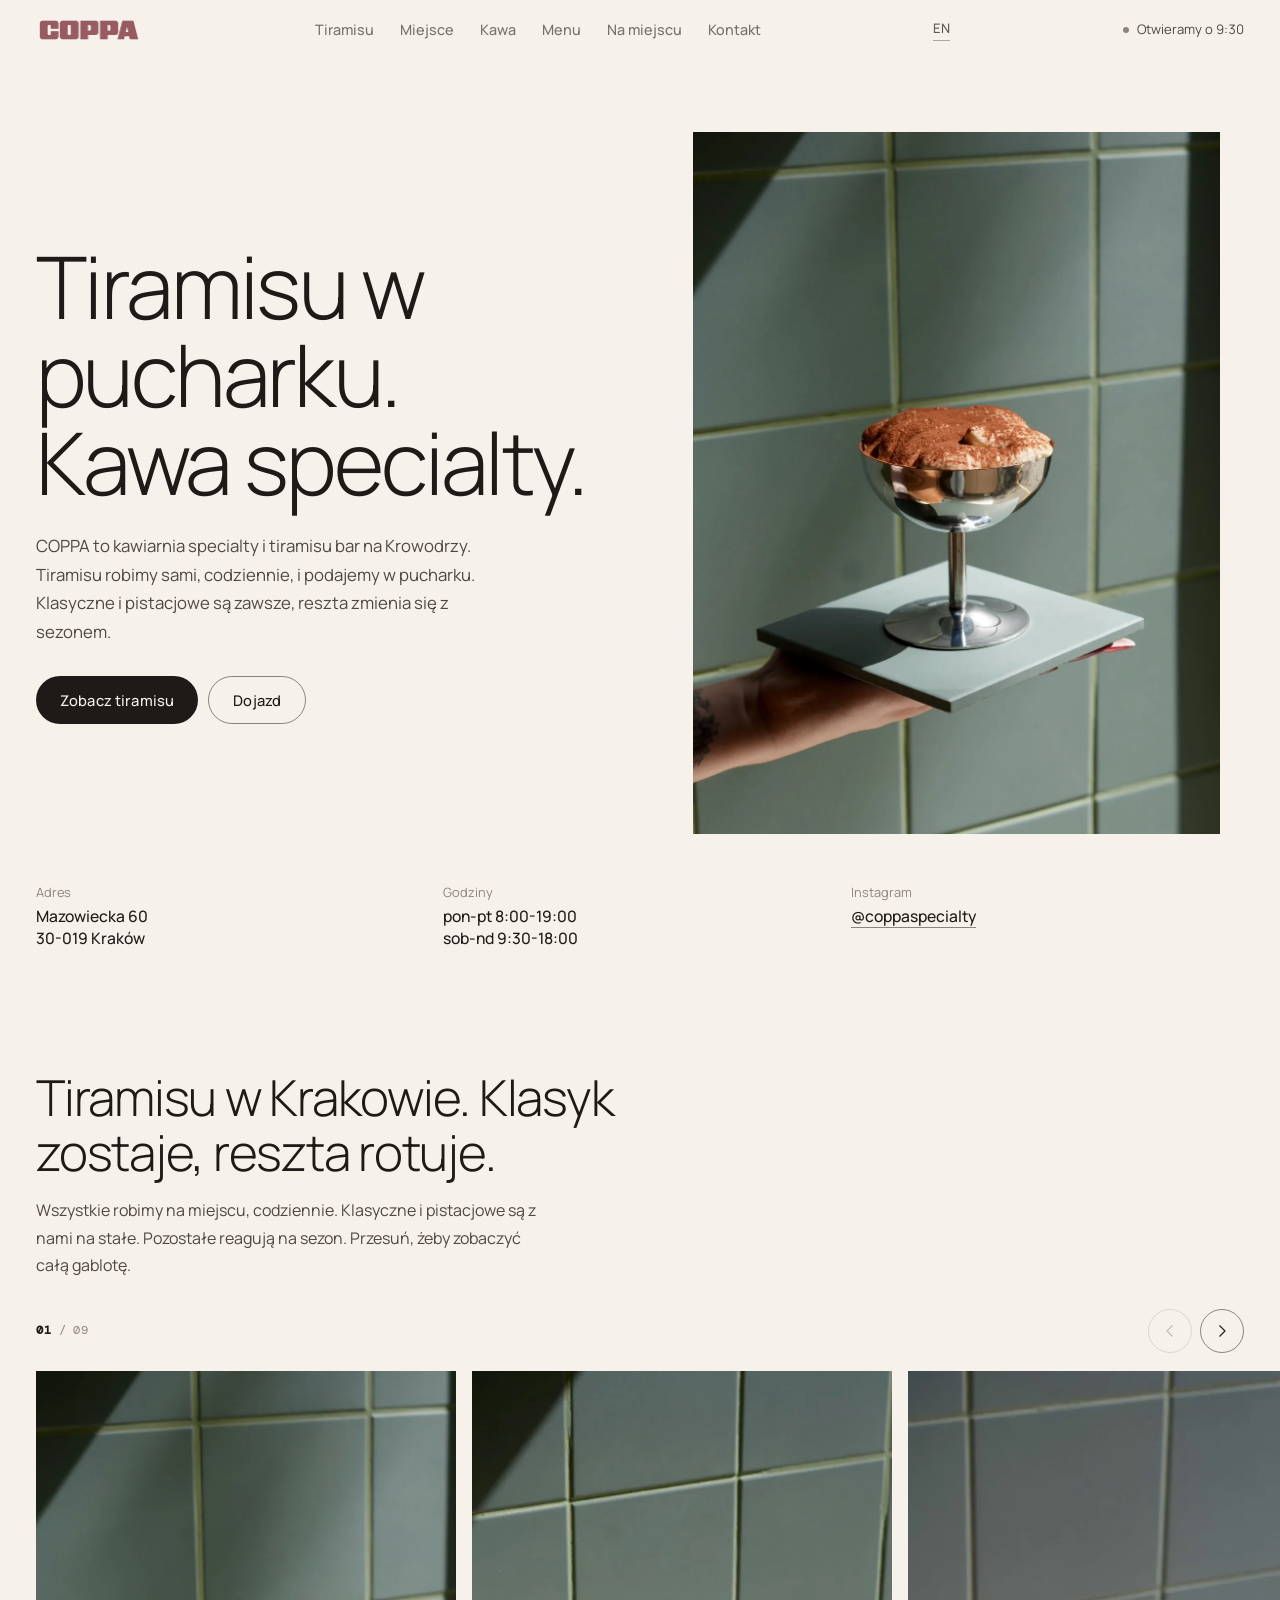
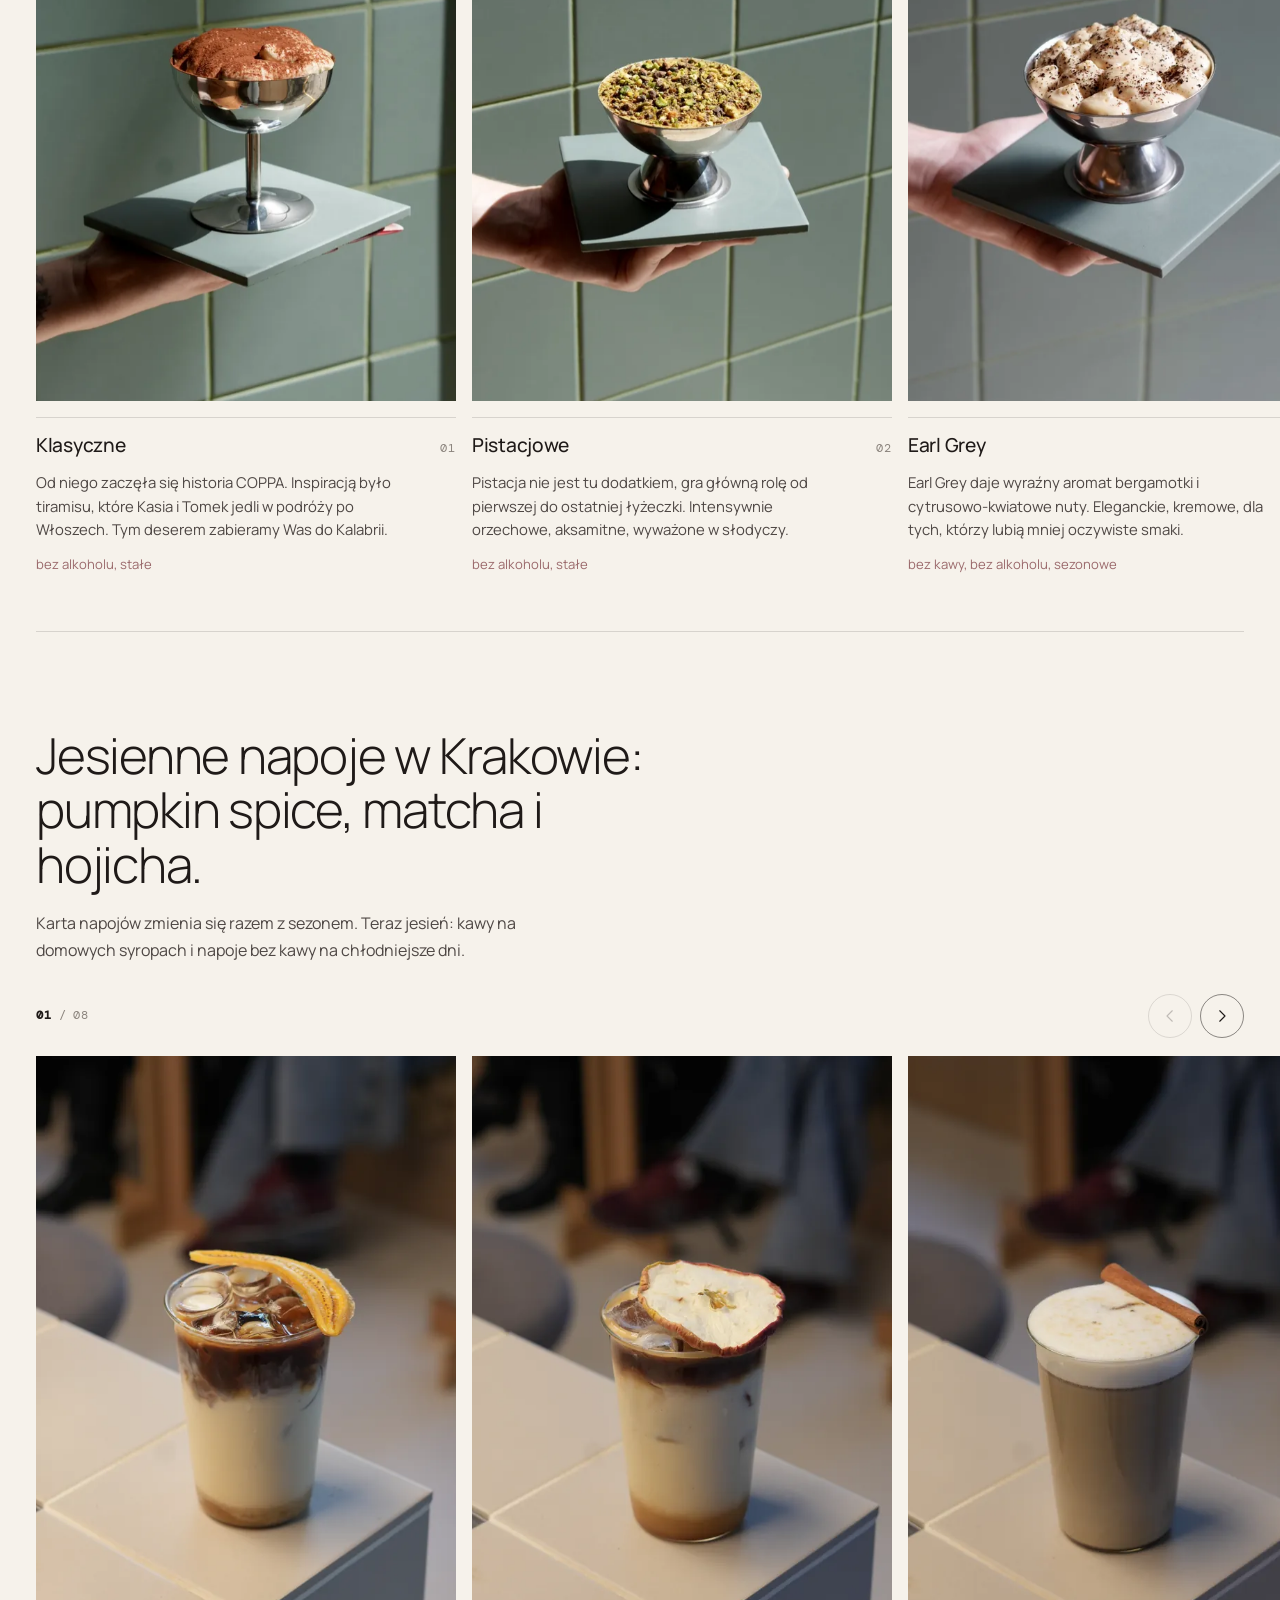
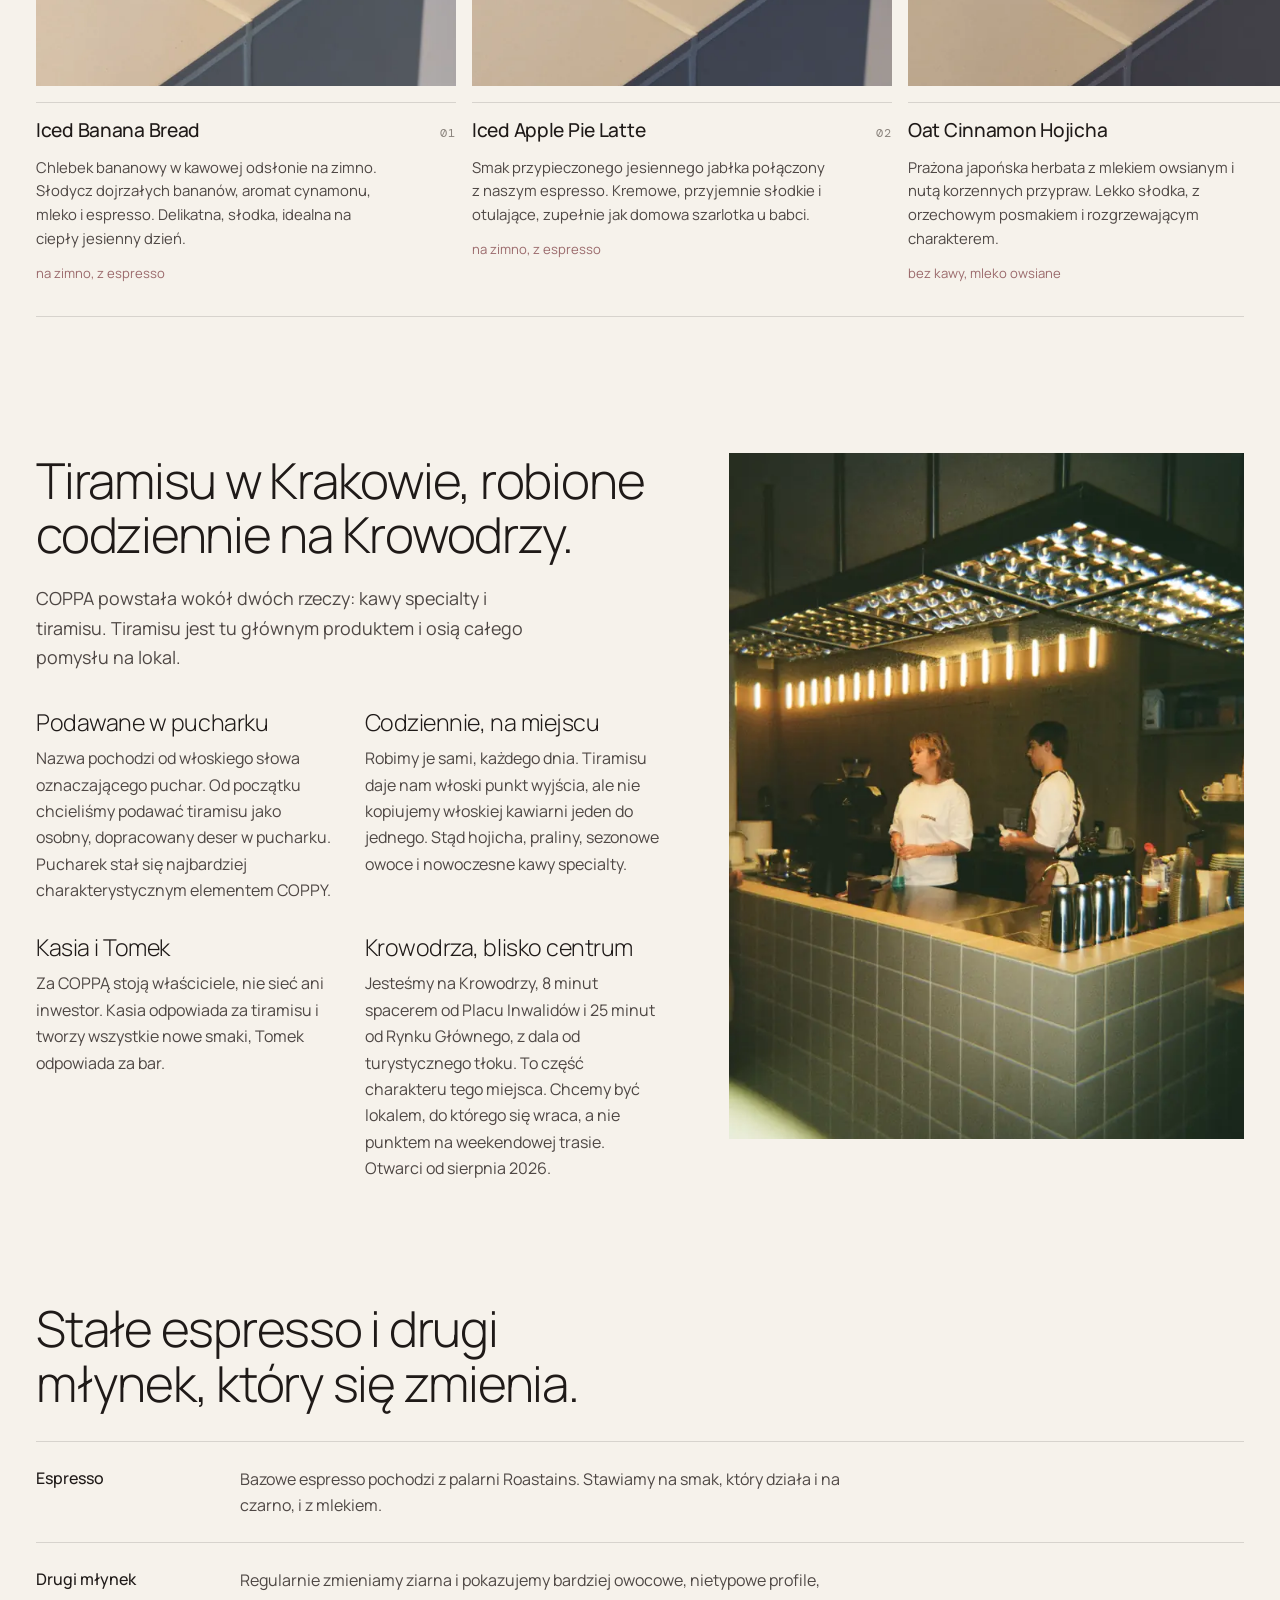
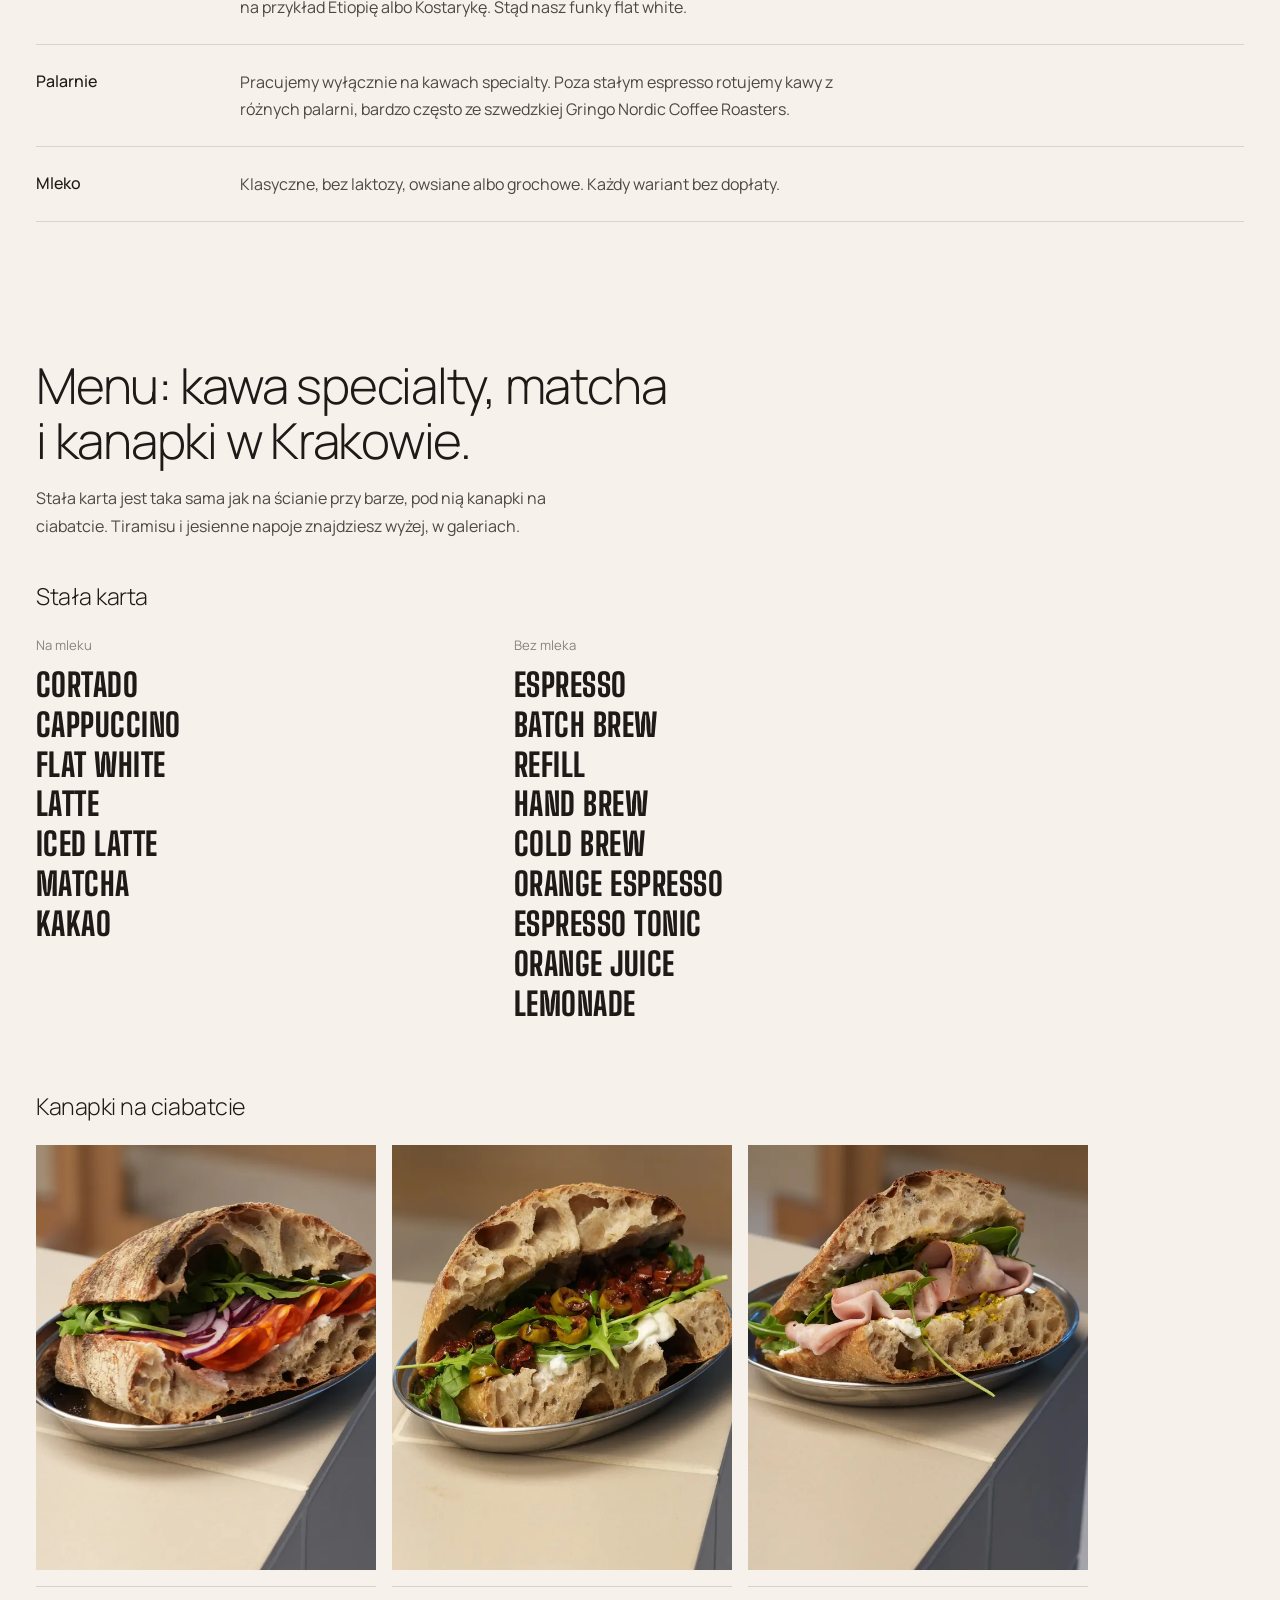
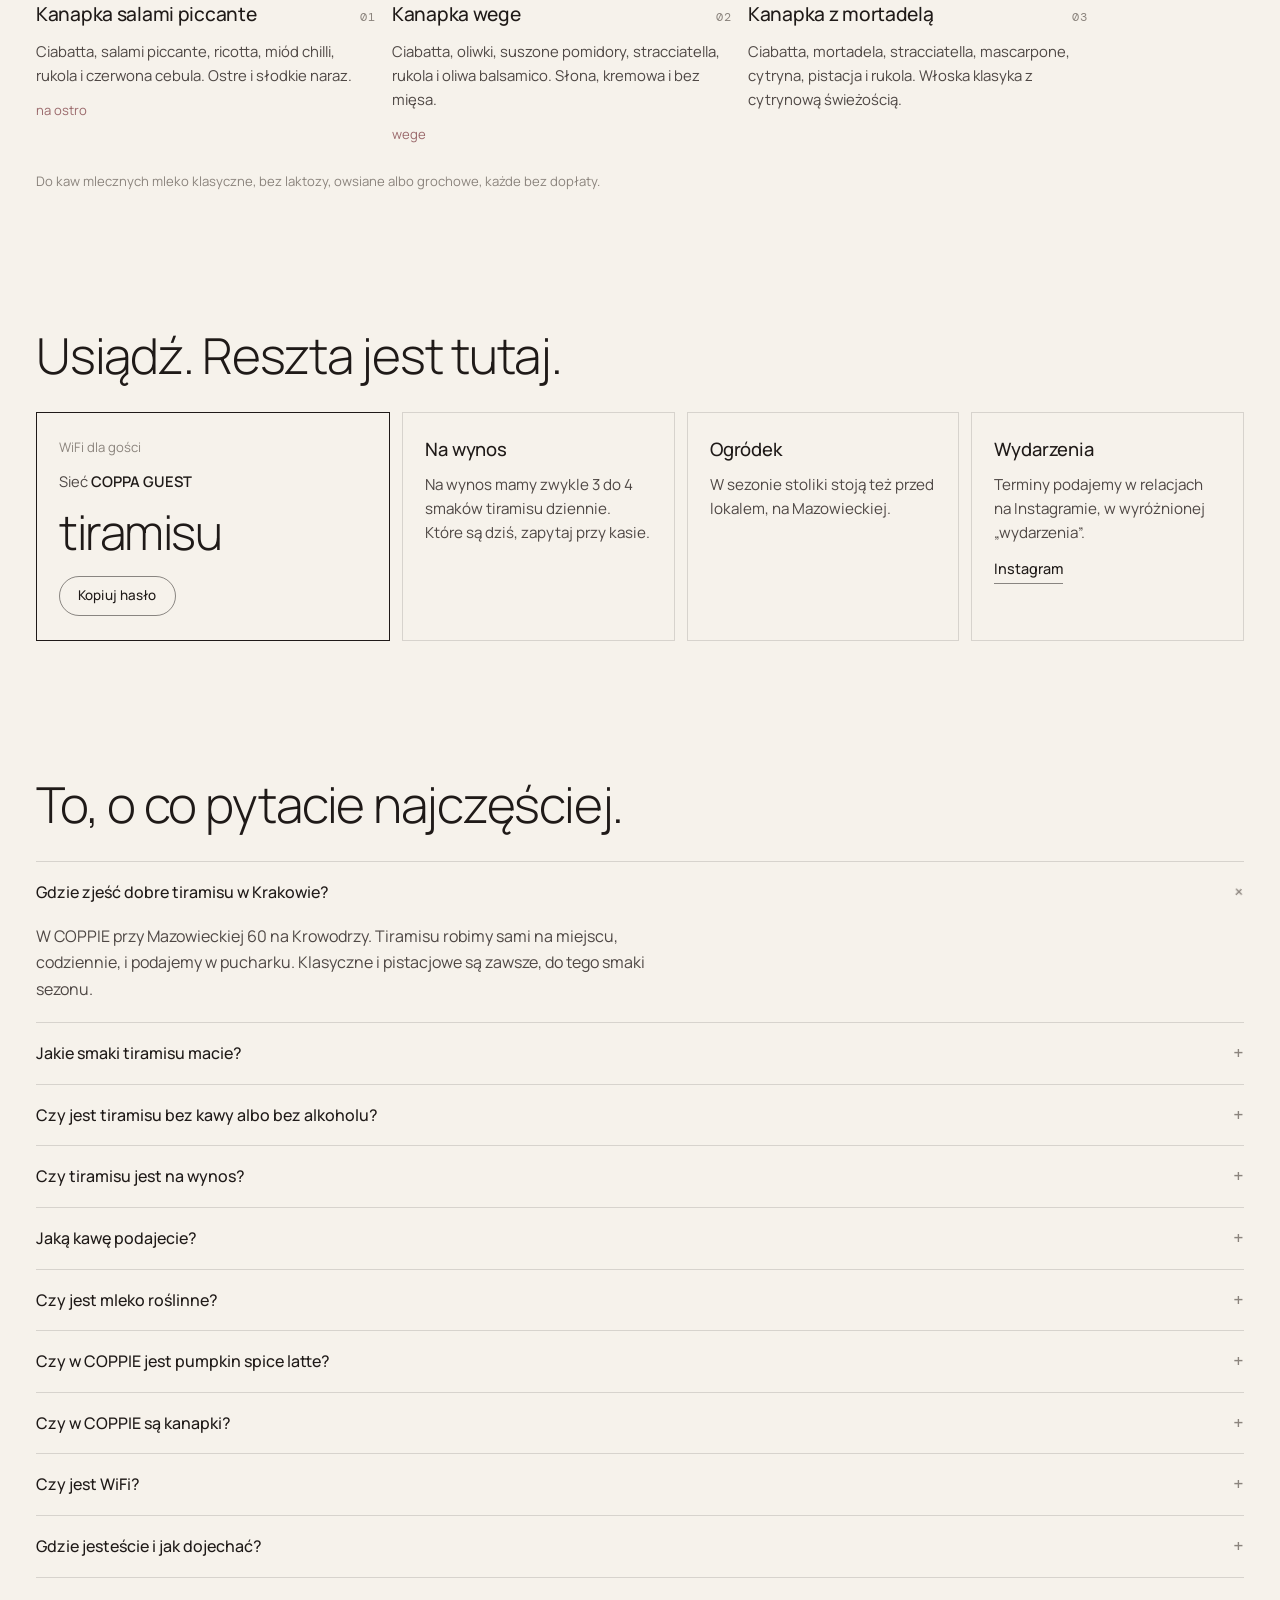
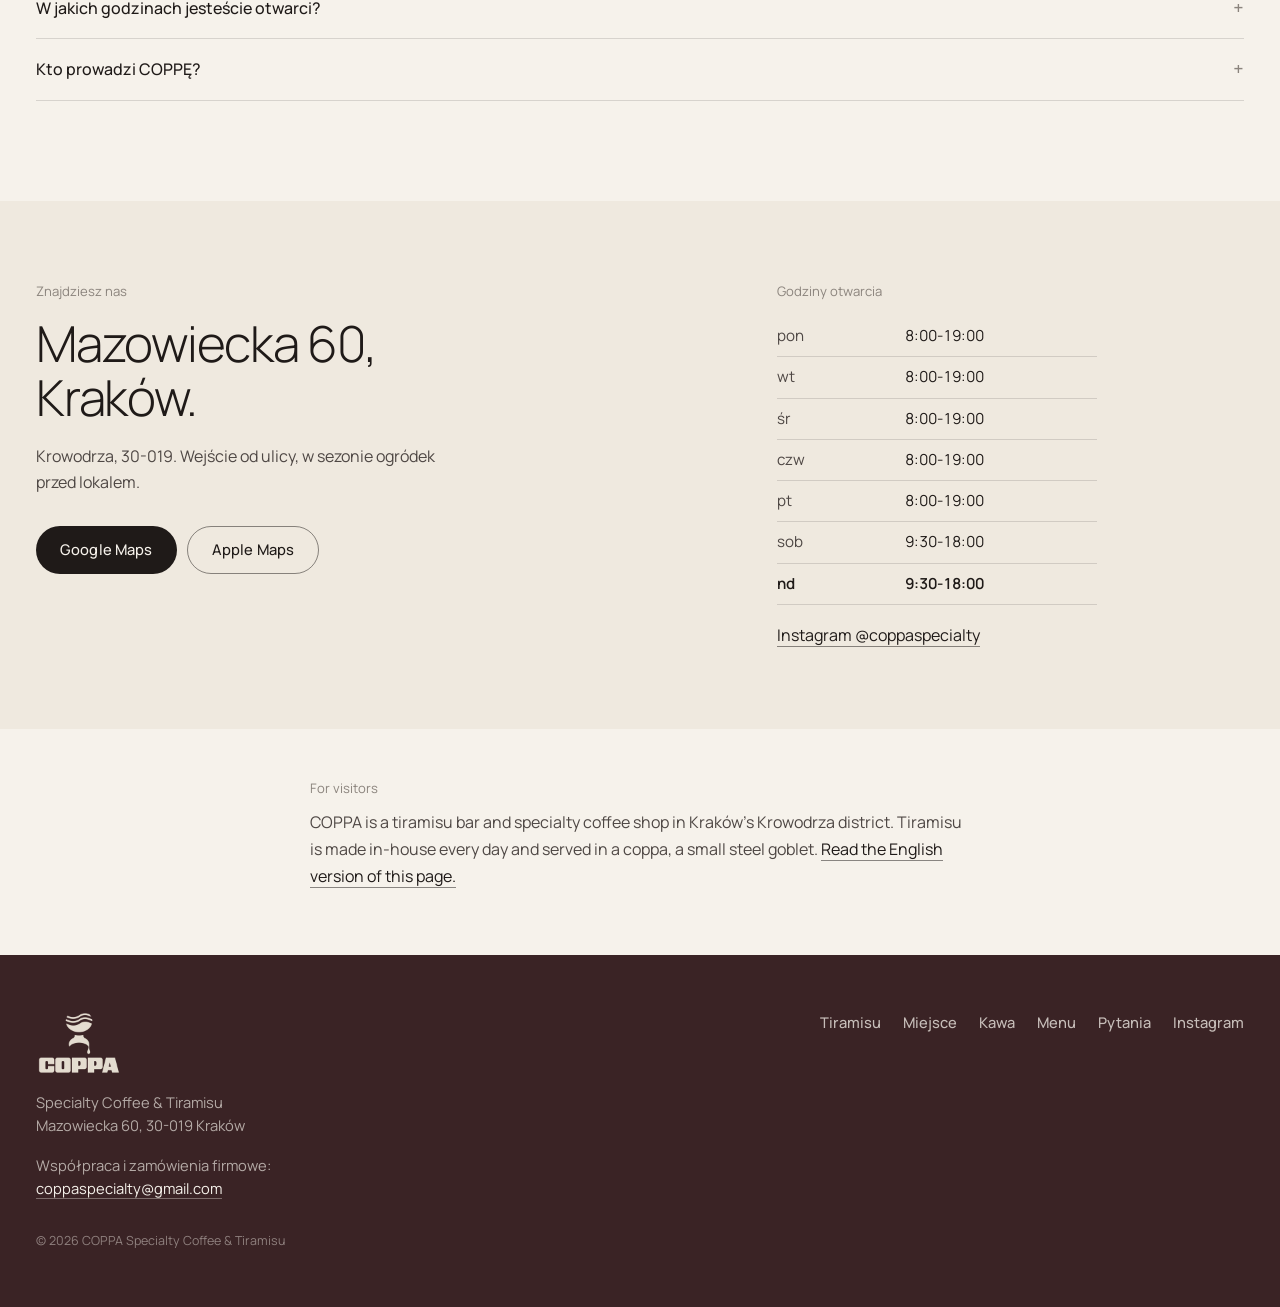
==== commit cc056bbc: "Hojicha trzecia w jesiennej galerii, licznik od lewej, zdjęcie baru w sekcji Miejsce, bez paska dwóc" ====
--- a/index.html
+++ b/index.html
@@ -300,9 +300,17 @@
       </div>
     </article>
     <article class="slide">
+      <figure class="slide-fig"><img src="img/jesien/oat-cinnamon-hojicha-640.webp" srcset="img/jesien/oat-cinnamon-hojicha-640.webp 640w, img/jesien/oat-cinnamon-hojicha-1080.webp 1080w" sizes="(min-width:760px) 420px, 76vw" alt="Oat Cinnamon Hojicha w COPPIE" width="1080" height="1620" loading="lazy" data-fade></figure>
+      <div class="slide-cap">
+        <div class="slide-top"><h3>Oat Cinnamon Hojicha</h3><span class="num">03</span></div>
+        <p>Prażona japońska herbata z mlekiem owsianym i nutą korzennych przypraw. Lekko słodka, z orzechowym posmakiem i rozgrzewającym charakterem.</p>
+        <p class="tags">bez kawy, mleko owsiane</p>
+      </div>
+    </article>
+    <article class="slide">
       <figure class="slide-fig"><img src="img/jesien/pumpkin-spice-640.webp" srcset="img/jesien/pumpkin-spice-640.webp 640w, img/jesien/pumpkin-spice-1080.webp 1080w" sizes="(min-width:760px) 420px, 76vw" alt="Pumpkin Spice w COPPIE" width="1080" height="1620" loading="lazy" data-fade></figure>
       <div class="slide-cap">
-        <div class="slide-top"><h3>Pumpkin Spice</h3><span class="num">03</span></div>
+        <div class="slide-top"><h3>Pumpkin Spice</h3><span class="num">04</span></div>
         <p>Nasz domowy syrop z pieczonej dyni i przypraw korzennych z nutą pomarańczy. Kremowy, głęboki w smaku i przyjemnie wyważony w słodyczy. Nie mogło go zabraknąć w jesiennej karcie.</p>
         <p class="tags">kawa, domowy syrop</p>
       </div>
@@ -310,7 +318,7 @@
     <article class="slide">
       <figure class="slide-fig"><img src="img/jesien/banana-bread-latte-640.webp" srcset="img/jesien/banana-bread-latte-640.webp 640w, img/jesien/banana-bread-latte-1080.webp 1080w" sizes="(min-width:760px) 420px, 76vw" alt="Banana Bread Latte w COPPIE" width="1080" height="1620" loading="lazy" data-fade></figure>
       <div class="slide-cap">
-        <div class="slide-top"><h3>Banana Bread Latte</h3><span class="num">04</span></div>
+        <div class="slide-top"><h3>Banana Bread Latte</h3><span class="num">05</span></div>
         <p>Każdy kocha chlebek bananowy, a dzięki recepturze naszej baristki Karoli zamieniliśmy go w kremową kawę na chłodne jesienne wieczory.</p>
         <p class="tags">kawa</p>
       </div>
@@ -318,7 +326,7 @@
     <article class="slide">
       <figure class="slide-fig"><img src="img/jesien/white-vanilla-matcha-640.webp" srcset="img/jesien/white-vanilla-matcha-640.webp 640w, img/jesien/white-vanilla-matcha-1080.webp 1080w" sizes="(min-width:760px) 420px, 76vw" alt="White Vanilla Matcha w COPPIE" width="1080" height="1620" loading="lazy" data-fade></figure>
       <div class="slide-cap">
-        <div class="slide-top"><h3>White Vanilla Matcha</h3><span class="num">05</span></div>
+        <div class="slide-top"><h3>White Vanilla Matcha</h3><span class="num">06</span></div>
         <p>Matcha od Oromatcha z naszym syropem waniliowym, wzbogaconym tonką i białą czekoladą. Łagodna, kremowa, z deserową nutą. Faworytka naszej head baristki.</p>
         <p class="tags">bez kawy</p>
       </div>
@@ -326,7 +334,7 @@
     <article class="slide">
       <figure class="slide-fig"><img src="img/jesien/berry-cocoa-640.webp" srcset="img/jesien/berry-cocoa-640.webp 640w, img/jesien/berry-cocoa-1080.webp 1080w" sizes="(min-width:760px) 420px, 76vw" alt="Berry Cocoa w COPPIE" width="1080" height="1620" loading="lazy" data-fade></figure>
       <div class="slide-cap">
-        <div class="slide-top"><h3>Berry Cocoa</h3><span class="num">06</span></div>
+        <div class="slide-top"><h3>Berry Cocoa</h3><span class="num">07</span></div>
         <p>Nasze kakao z domowym purée malinowym. Słodycz mlecznej czekolady przełamana lekką kwasowością malin. Delikatne, owocowe i przyjemnie czekoladowe.</p>
         <p class="tags">bez kawy</p>
       </div>
@@ -334,17 +342,9 @@
     <article class="slide">
       <figure class="slide-fig"><img src="img/jesien/dark-chocolate-mocha-640.webp" srcset="img/jesien/dark-chocolate-mocha-640.webp 640w, img/jesien/dark-chocolate-mocha-1080.webp 1080w" sizes="(min-width:760px) 420px, 76vw" alt="Dark Chocolate Mocha w COPPIE" width="1080" height="1620" loading="lazy" data-fade></figure>
       <div class="slide-cap">
-        <div class="slide-top"><h3>Dark Chocolate Mocha</h3><span class="num">07</span></div>
+        <div class="slide-top"><h3>Dark Chocolate Mocha</h3><span class="num">08</span></div>
         <p>Podwójne espresso z deserowym kakao i mlekiem. Intensywnie czekoladowe, z delikatną słodyczą i głębokim, bogatym smakiem.</p>
         <p class="tags">z espresso</p>
-      </div>
-    </article>
-    <article class="slide">
-      <figure class="slide-fig"><img src="img/jesien/oat-cinnamon-hojicha-640.webp" srcset="img/jesien/oat-cinnamon-hojicha-640.webp 640w, img/jesien/oat-cinnamon-hojicha-1080.webp 1080w" sizes="(min-width:760px) 420px, 76vw" alt="Oat Cinnamon Hojicha w COPPIE" width="1080" height="1620" loading="lazy" data-fade></figure>
-      <div class="slide-cap">
-        <div class="slide-top"><h3>Oat Cinnamon Hojicha</h3><span class="num">08</span></div>
-        <p>Prażona japońska herbata z mlekiem owsianym i nutą korzennych przypraw. Lekko słodka, z orzechowym posmakiem i rozgrzewającym charakterem.</p>
-        <p class="tags">bez kawy, mleko owsiane</p>
       </div>
     </article>
   </div>
@@ -358,7 +358,7 @@
     <p class="story-intro">COPPA powstała wokół dwóch rzeczy: kawy specialty i tiramisu. Tiramisu jest tu głównym produktem i osią całego pomysłu na lokal.</p>
   </div>
   <figure class="story-fig rv">
-    <img src="img/tiramisu/pistacjowe-640.webp" srcset="img/tiramisu/pistacjowe-640.webp 640w, img/tiramisu/pistacjowe-1080.webp 1080w" sizes="(min-width:900px) 40vw, 100vw" alt="Tiramisu pistacjowe w pucharku, COPPA Kraków" width="1080" height="1616" loading="lazy" data-fade>
+    <img src="img/lokal/bar-640.webp" srcset="img/lokal/bar-640.webp 640w, img/lokal/bar-1080.webp 1080w" sizes="(min-width:900px) 40vw, 100vw" alt="Bar w COPPIE przy Mazowieckiej 60 w Krakowie" width="1080" height="1629" loading="lazy" data-fade>
   </figure>
   <div class="story-grid">
     <div class="story-item rv">
@@ -380,16 +380,6 @@
   </div>
 </section>
 
-<div class="strip wrap" aria-label="Dwa tiramisu bez kawy">
-  <figure class="rv">
-    <img src="img/tiramisu/hojicha-640.webp" srcset="img/tiramisu/hojicha-640.webp 640w, img/tiramisu/hojicha-1080.webp 1080w" sizes="(min-width:760px) 40vw, 50vw" alt="Tiramisu hojicha" width="1080" height="1616" loading="lazy" data-fade>
-    <figcaption><span>Hojicha</span><span>bez kawy</span></figcaption>
-  </figure>
-  <figure class="rv">
-    <img src="img/tiramisu/earl-grey-640.webp" srcset="img/tiramisu/earl-grey-640.webp 640w, img/tiramisu/earl-grey-1080.webp 1080w" sizes="(min-width:760px) 40vw, 50vw" alt="Tiramisu Earl Grey" width="1080" height="1616" loading="lazy" data-fade>
-    <figcaption><span>Earl Grey</span><span>bez kawy</span></figcaption>
-  </figure>
-</div>
 
 <!-- 03 KAWA -->
 <section class="coffee wrap" id="kawa">
--- a/style.css
+++ b/style.css
@@ -93,27 +93,17 @@
 .slide-cap p{margin-top:10px;color:var(--ink-2);font-size:.93rem;line-height:1.6;max-width:40ch}
 .tags{font-size:.82rem!important;color:var(--rose)!important;margin-top:12px!important}
 .gal-bar{height:1px;background:var(--line);margin-top:28px;position:relative}
-.rev .gal-track{direction:rtl}
-.rev .slide{direction:ltr}
-.rev .gal-ui{flex-direction:row-reverse}
 .gal.rev{padding-top:56px}
 .gal-bar span{position:absolute;left:0;top:0;height:100%;width:100%;background:var(--ink);transform-origin:left;transform:scaleX(.125);transition:transform .5s var(--ease)}
-.rev .gal-bar span{transform-origin:right}
 
 /* miejsce */
 .story{padding:96px 0 24px;display:grid;gap:36px}
 .story-intro{margin-top:22px;font-size:1.12rem;line-height:1.65;color:var(--ink-2);max-width:46ch}
-.story-fig{margin-inline:calc(var(--gutter) * -1);aspect-ratio:4/3;overflow:hidden;background:var(--sage-soft)}
-.story-fig img{width:100%;height:100%;object-fit:cover;object-position:50% 55%}
+.story-fig{margin-inline:calc(var(--gutter) * -1);aspect-ratio:4/5;overflow:hidden;background:var(--sage-soft)}
+.story-fig img{width:100%;height:100%;object-fit:cover;object-position:50% 60%}
 .story-grid{display:grid;gap:30px 28px}
 .story-item h3{font-size:1.45rem;font-weight:300;letter-spacing:-.02em;line-height:1.15;margin-bottom:10px}
 .story-item p{color:var(--ink-2);line-height:1.65;max-width:40ch}
-
-/* pasek dwóch zdjęć */
-.strip{display:grid;grid-template-columns:1fr 1fr;gap:14px;padding:40px 0 20px}
-.strip figure{background:var(--sage-soft);overflow:hidden}
-.strip img{width:100%;aspect-ratio:2/3;object-fit:cover}
-.strip figcaption{display:flex;justify-content:space-between;font-size:.82rem;color:var(--mist);padding-top:10px;background:var(--paper)}
 
 /* kawa */
 .coffee{padding:96px 0 40px}
@@ -219,7 +209,6 @@
   .gal-track::after{flex-basis:var(--gutter)}
   .story-grid{grid-template-columns:1fr 1fr}
   .story-fig{margin-inline:0}
-  .strip{gap:24px;grid-template-columns:1fr 1fr;width:min(100% - var(--gutter)*2,900px)}
   .rows > div{grid-template-columns:180px 1fr;gap:24px;padding:24px 0}
   .board-cols{gap:24px 56px;max-width:900px}
   .place-grid{grid-template-columns:1.3fr 1fr 1fr 1fr}
@@ -244,3 +233,13 @@
 }
 @media (hover:none){.gal-arrows{display:none}.gal-track{cursor:auto}}
 
+
+/* galeria jesienna: lustro (start od prawej, przesuwanie w prawo) tylko na telefonie */
+@media (max-width:759px){
+  .rev .gal-track{direction:rtl}
+  .rev .slide{direction:ltr}
+}
+@media (min-width:760px){
+  .rev .gal-arrows{flex-direction:row-reverse}
+  .rev .gal-arrows svg{transform:scaleX(-1)}
+}
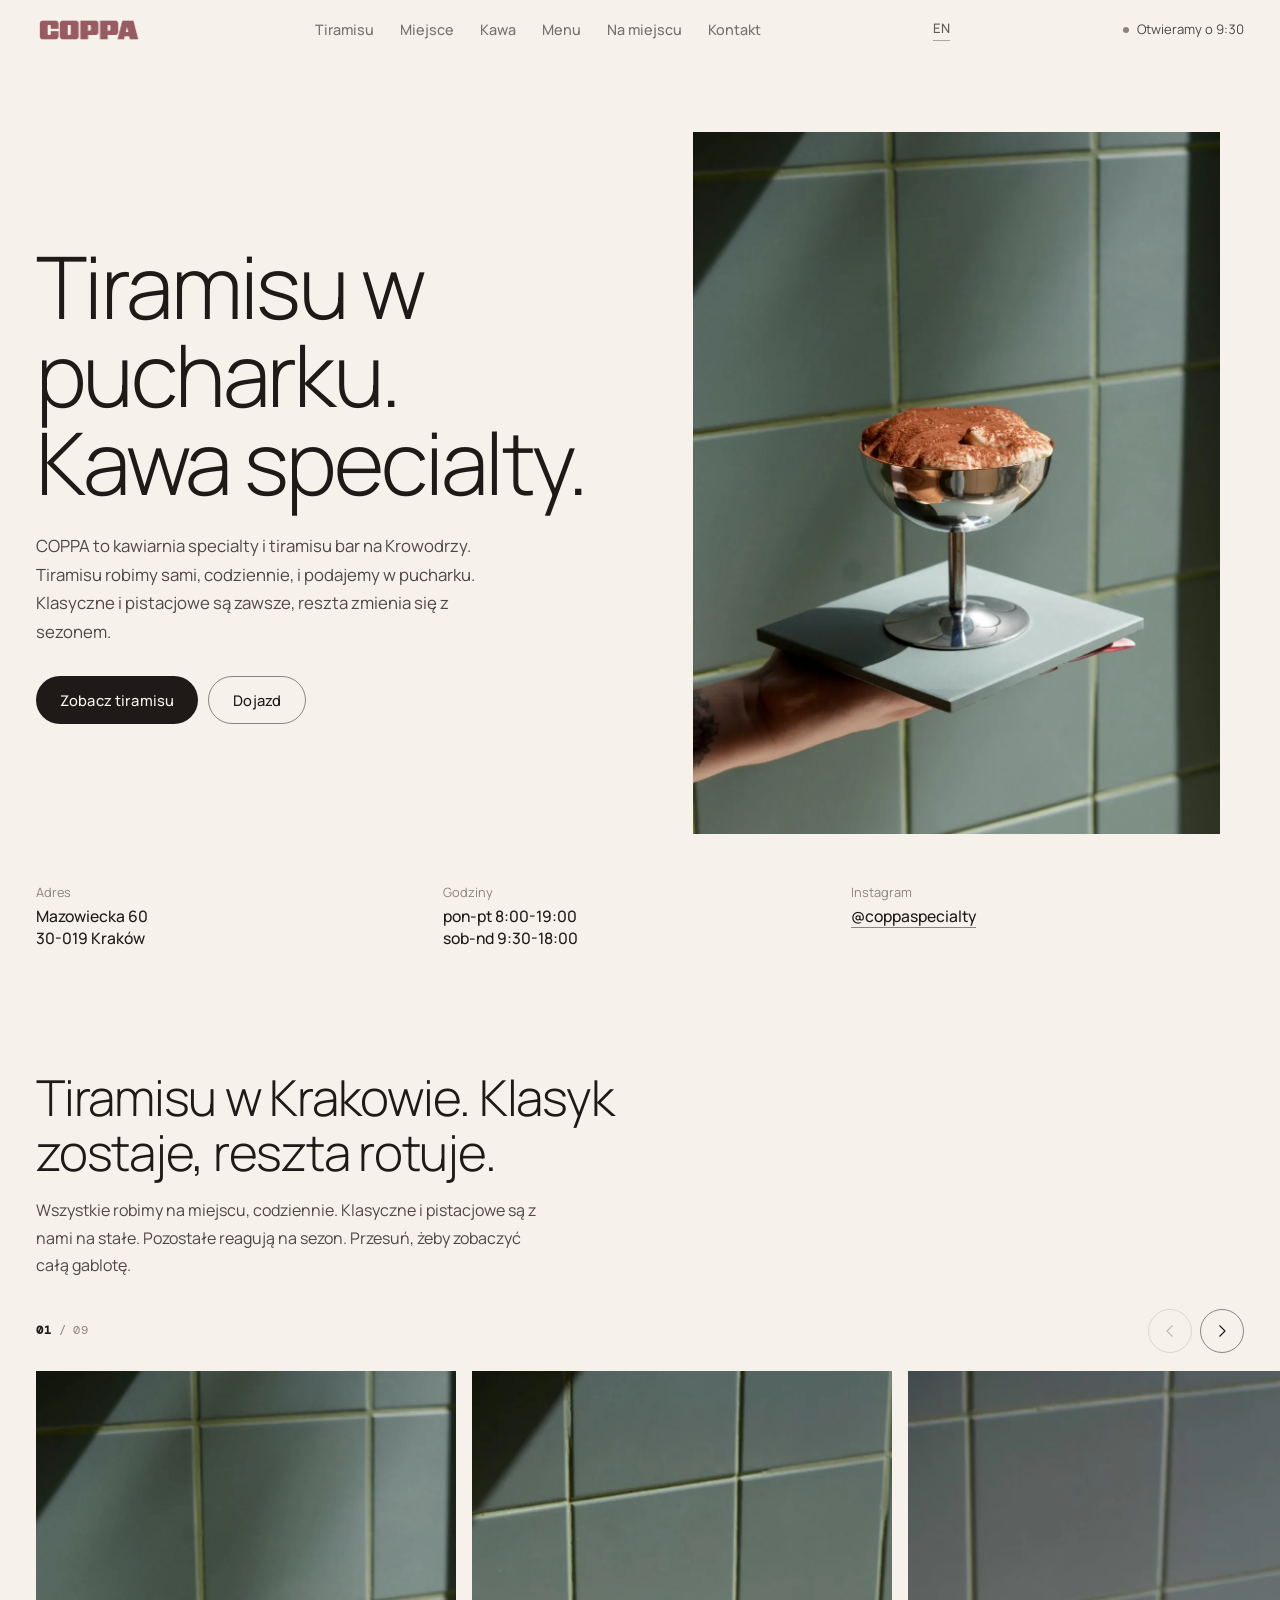
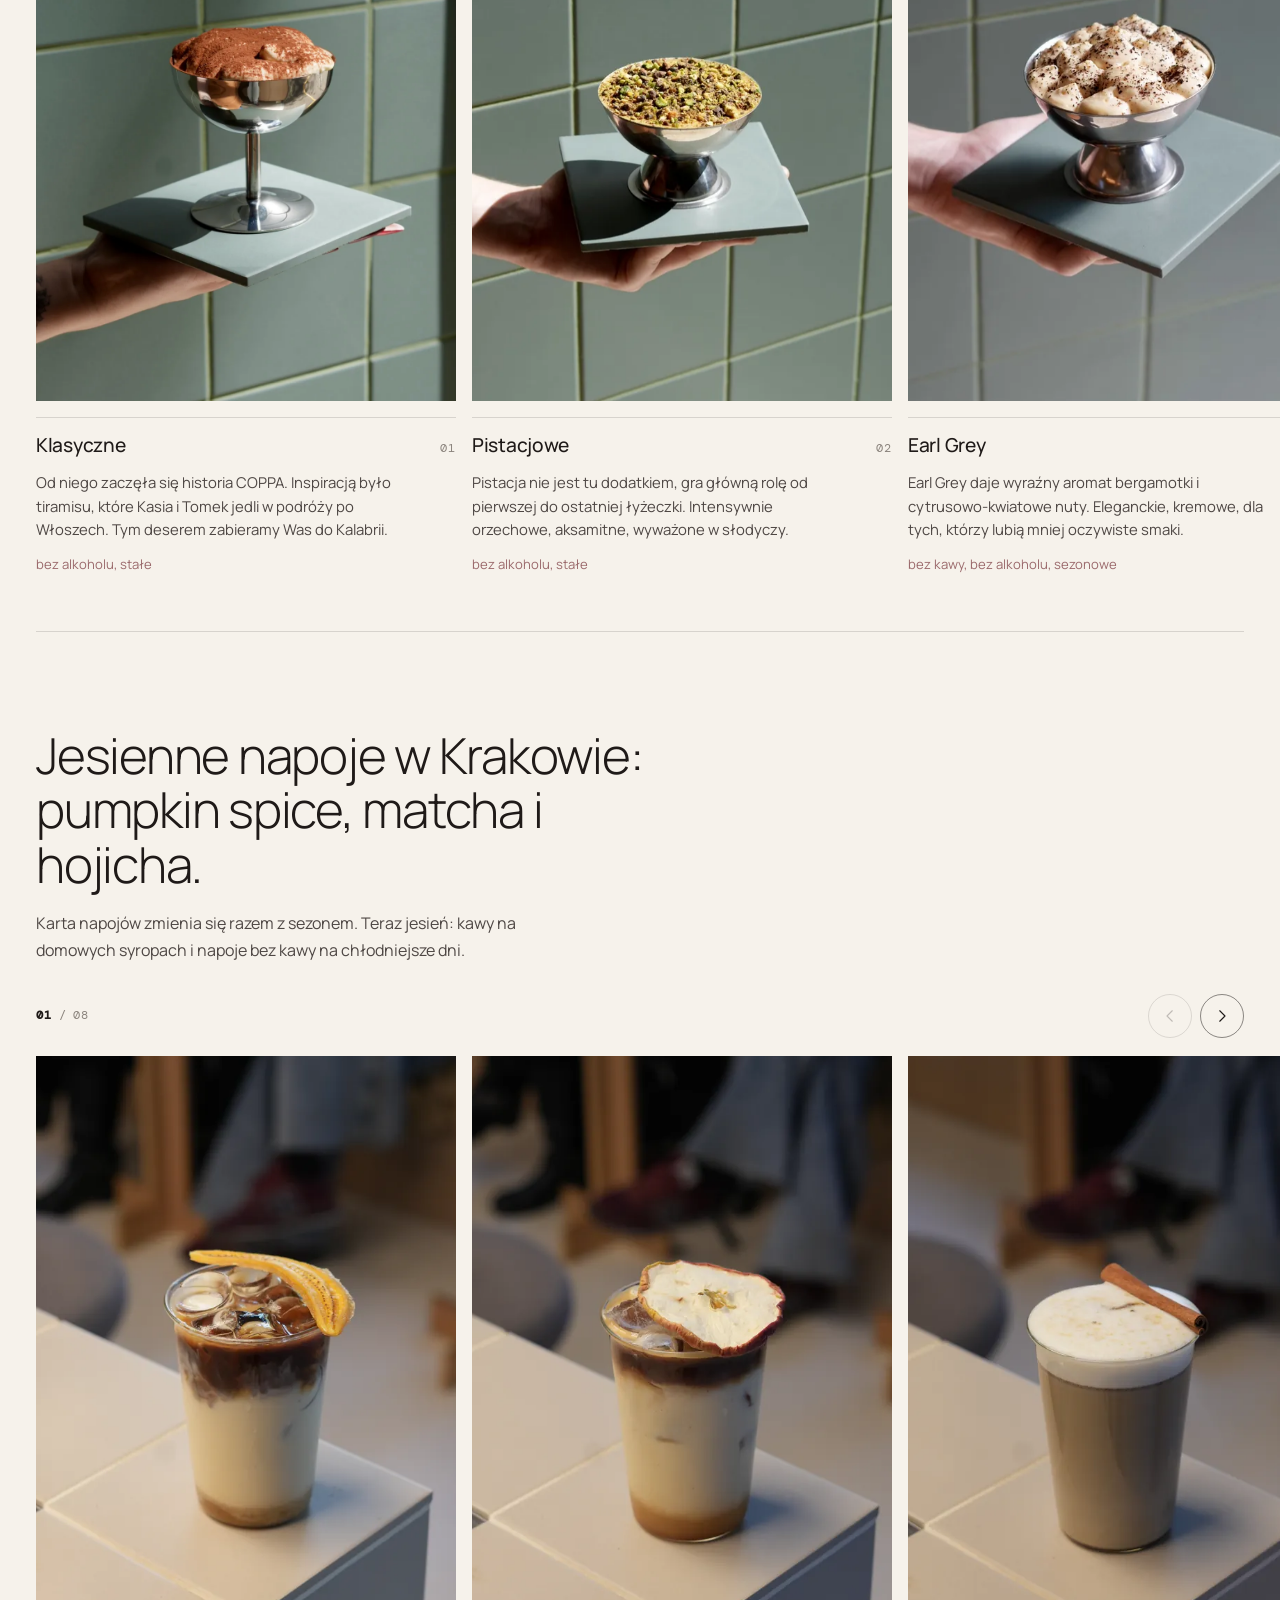
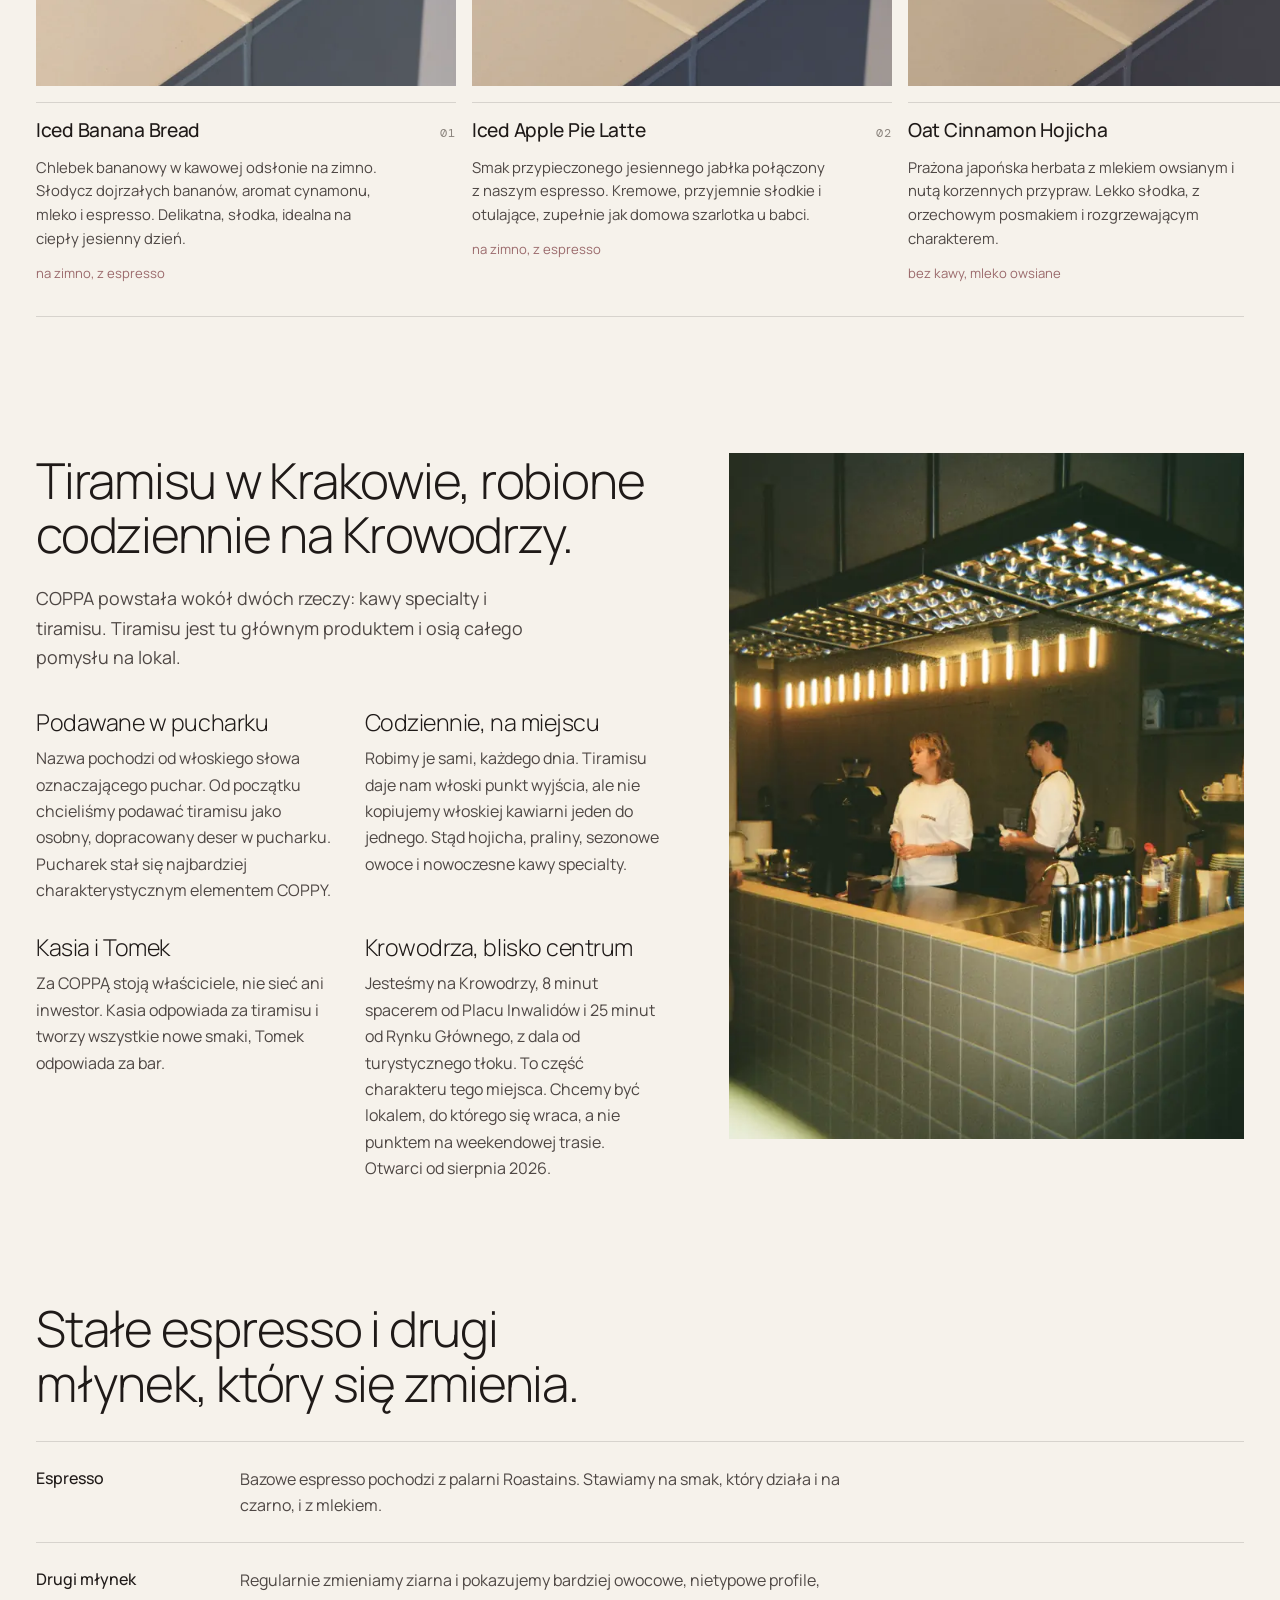
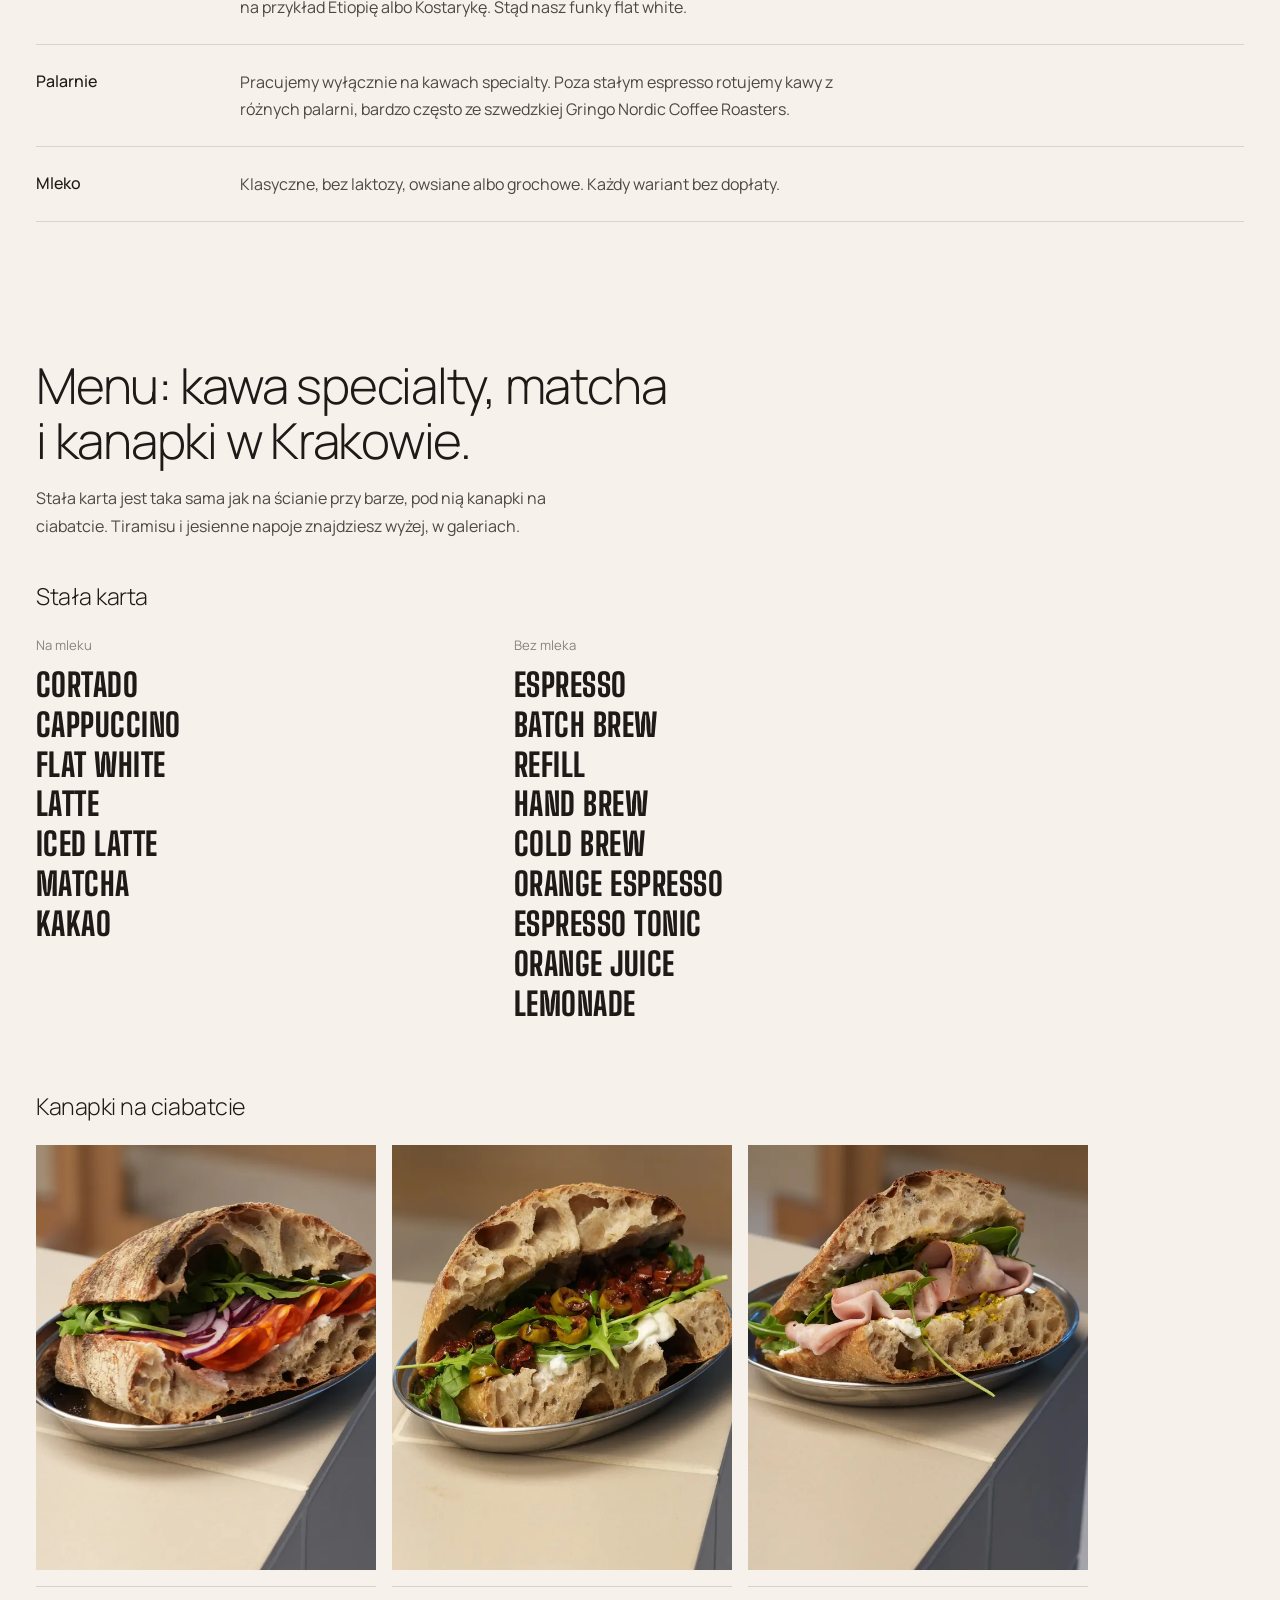
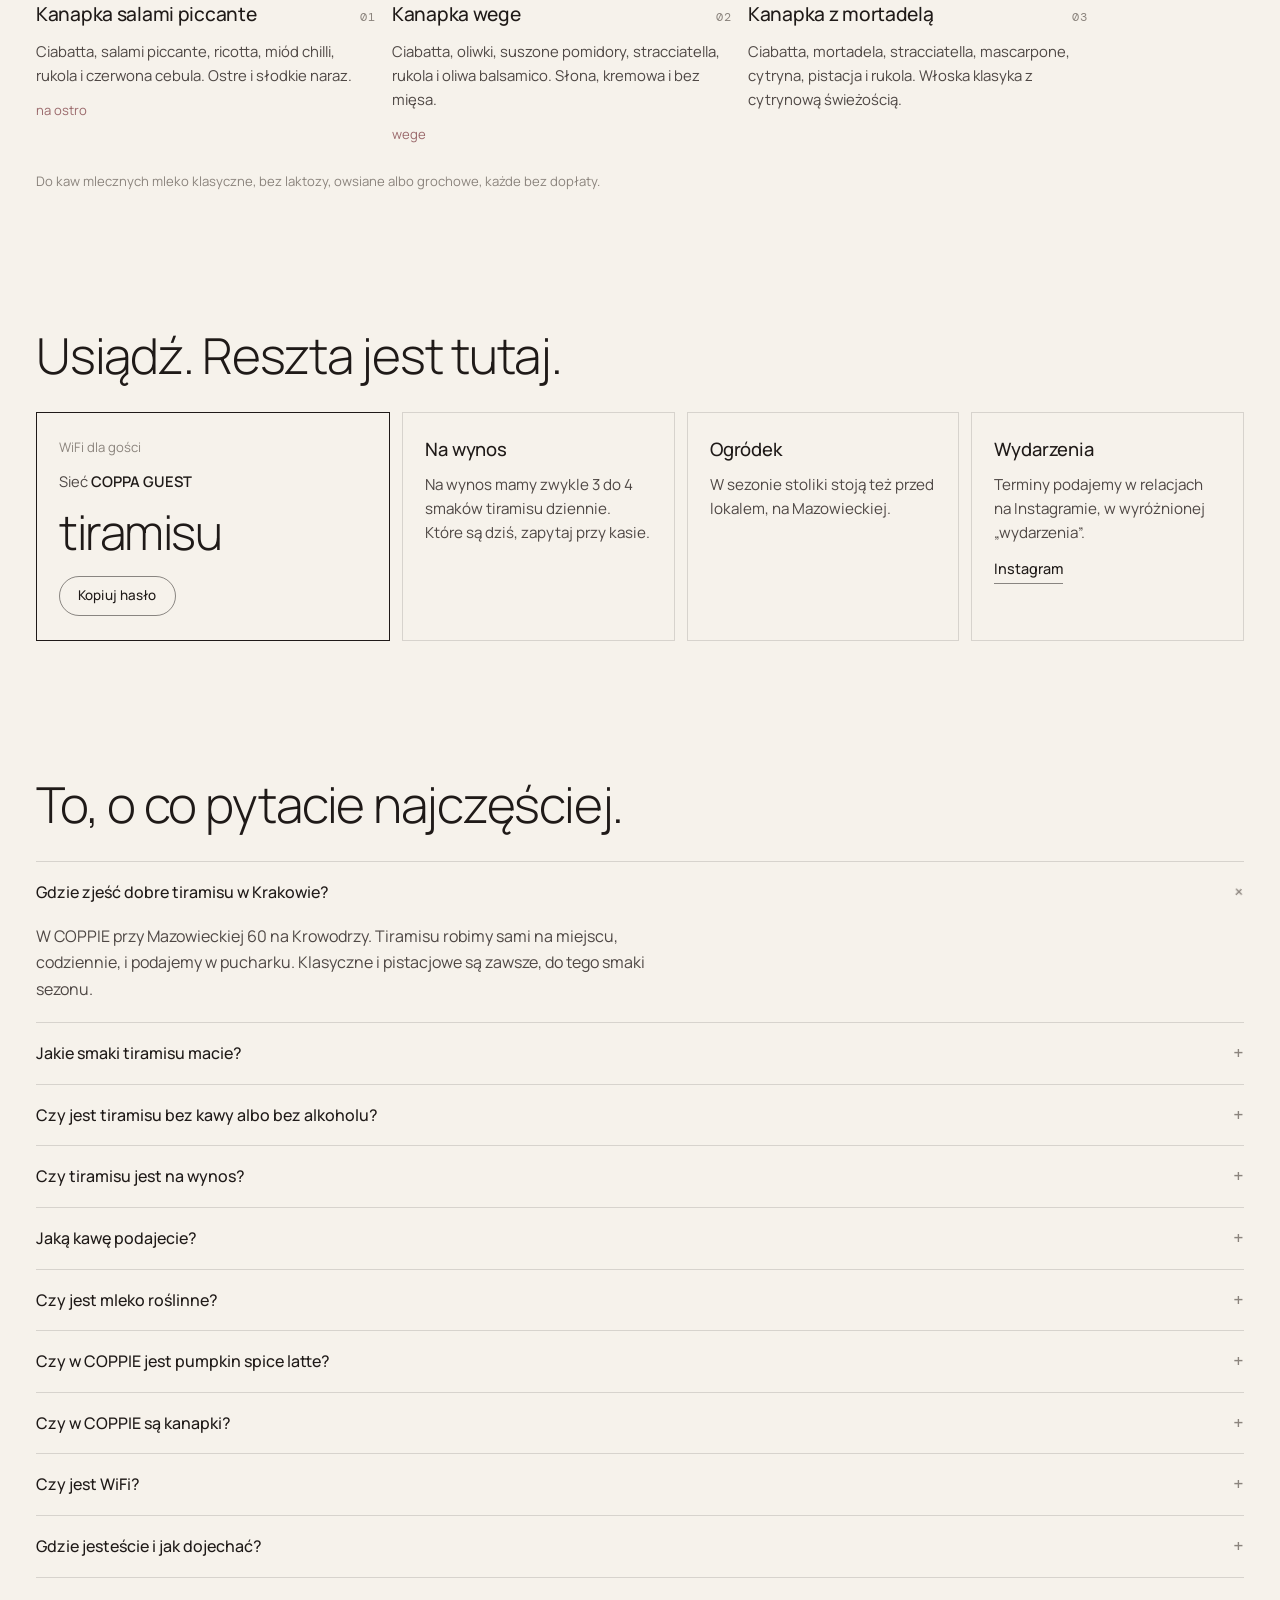
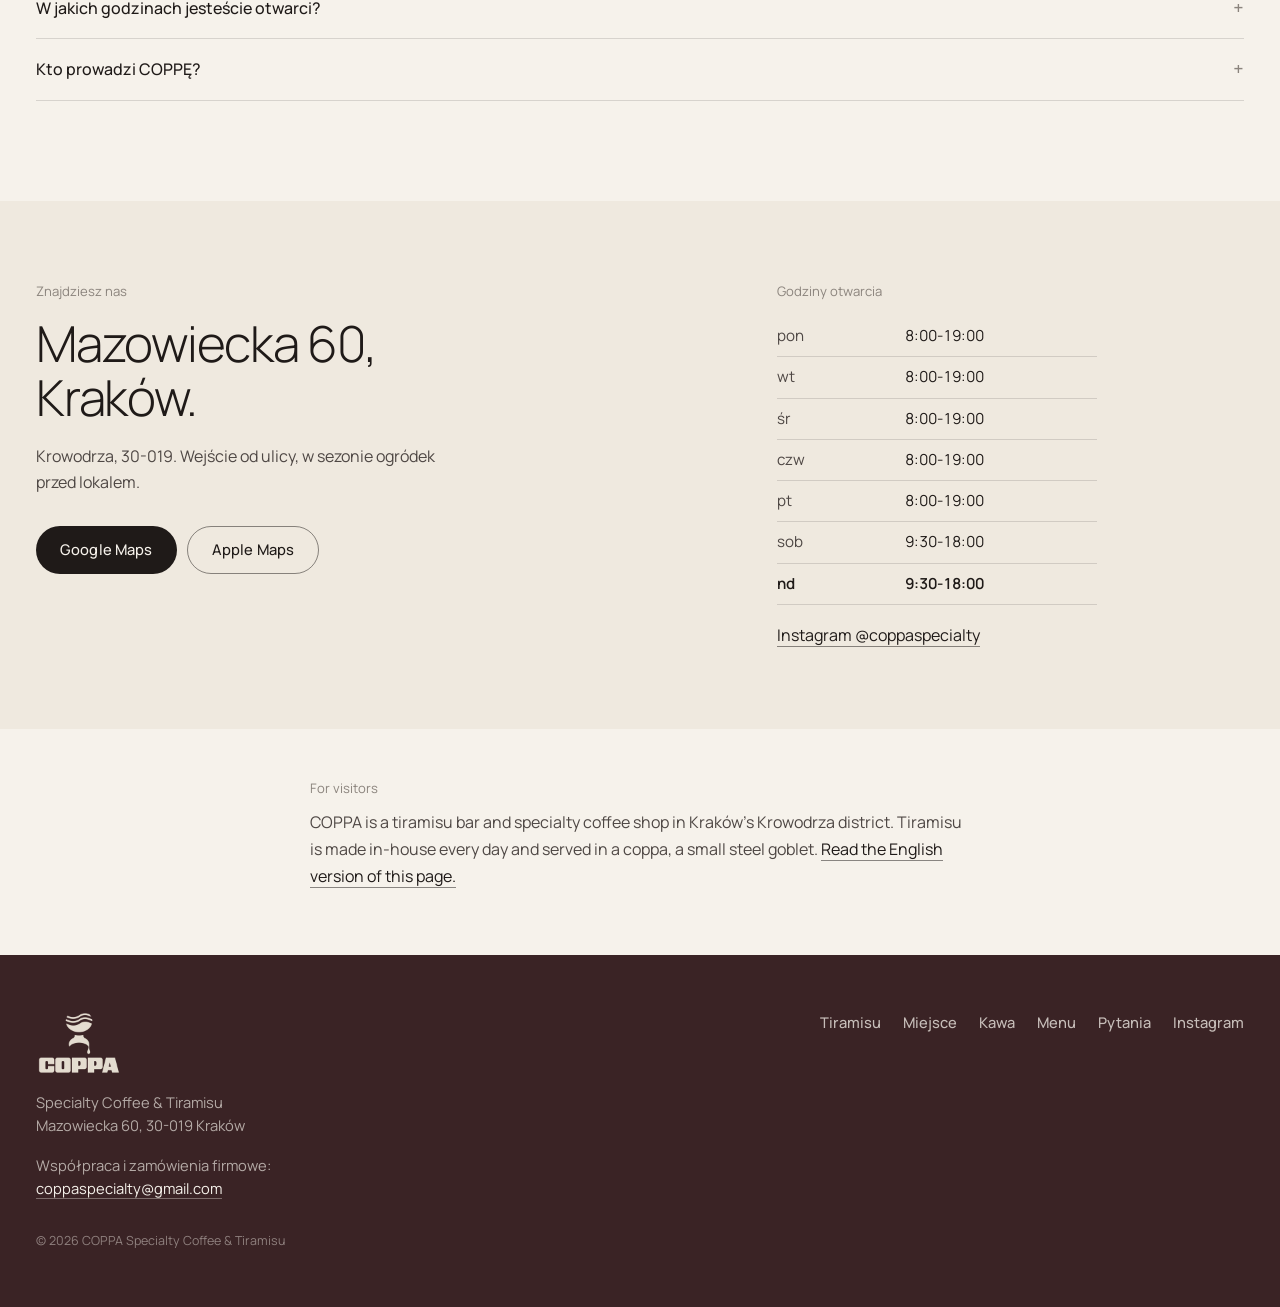
==== commit bd3bdf74: "Nagłówek: główne zdjęcie + losowe z alt2-alt5, zmiana co 5 s, bez powtórki poprzednio pokazanego Co-" ====
--- a/index.html
+++ b/index.html
@@ -155,7 +155,7 @@
       <a class="btn btn-ghost" href="#kontakt">Dojazd</a>
     </div>
   </div>
-  <figure class="hero-fig">
+  <figure class="hero-fig" data-alts="[{&quot;src&quot;: &quot;img/hero/alt2&quot;, &quot;alt&quot;: &quot;Za barem w COPPIE przy Mazowieckiej 60&quot;}, {&quot;src&quot;: &quot;img/hero/alt3&quot;, &quot;alt&quot;: &quot;Za barem w COPPIE przy Mazowieckiej 60&quot;}, {&quot;src&quot;: &quot;img/hero/alt4&quot;, &quot;alt&quot;: &quot;Za barem w COPPIE przy Mazowieckiej 60&quot;}, {&quot;src&quot;: &quot;img/hero/alt5&quot;, &quot;alt&quot;: &quot;Za barem w COPPIE przy Mazowieckiej 60&quot;}]">
     <img src="img/tiramisu/klasyczne-1080.webp" srcset="img/tiramisu/klasyczne-640.webp 640w, img/tiramisu/klasyczne-1080.webp 1080w" sizes="(min-width:900px) 46vw, 100vw" alt="Tiramisu klasyczne w stalowym pucharku, na tle zielonych kafli w COPPIE" width="1080" height="1616" fetchpriority="high" data-fade>
   </figure>
   <dl class="facts">
--- a/style.css
+++ b/style.css
@@ -63,6 +63,8 @@
 .hero{width:min(100% - var(--gutter)*2,var(--maxw));margin-inline:auto;padding:52px 0 36px;display:grid;gap:40px}
 .hero-fig{position:relative;margin-inline:calc(var(--gutter) * -1);aspect-ratio:4/5;overflow:hidden;background:var(--sage-soft)}
 .hero-fig img{width:100%;height:100%;object-fit:cover;object-position:50% 58%}
+.hero-fig .hero-alt{position:absolute;inset:0;object-position:50% 40%;opacity:0;transition:opacity 1.2s var(--ease)}
+.hero-fig .hero-alt.on{opacity:1}
 .facts{display:grid;grid-template-columns:1fr 1fr;gap:20px 14px;padding-top:8px}
 .facts dt{font-size:.8rem;color:var(--mist);margin-bottom:4px}
 .facts dd{font-size:.98rem;line-height:1.4;font-weight:500}
@@ -193,7 +195,7 @@
   html{scroll-behavior:auto}
   .rv,img[data-fade]{opacity:1;transform:none;transition:none}
   .slide-fig img{transform:none!important}
-  .dock,.gal-bar span{transition:none}
+  .dock,.gal-bar span,.hero-fig .hero-alt{transition:none}
 }
 
 /* ≥ 760px */
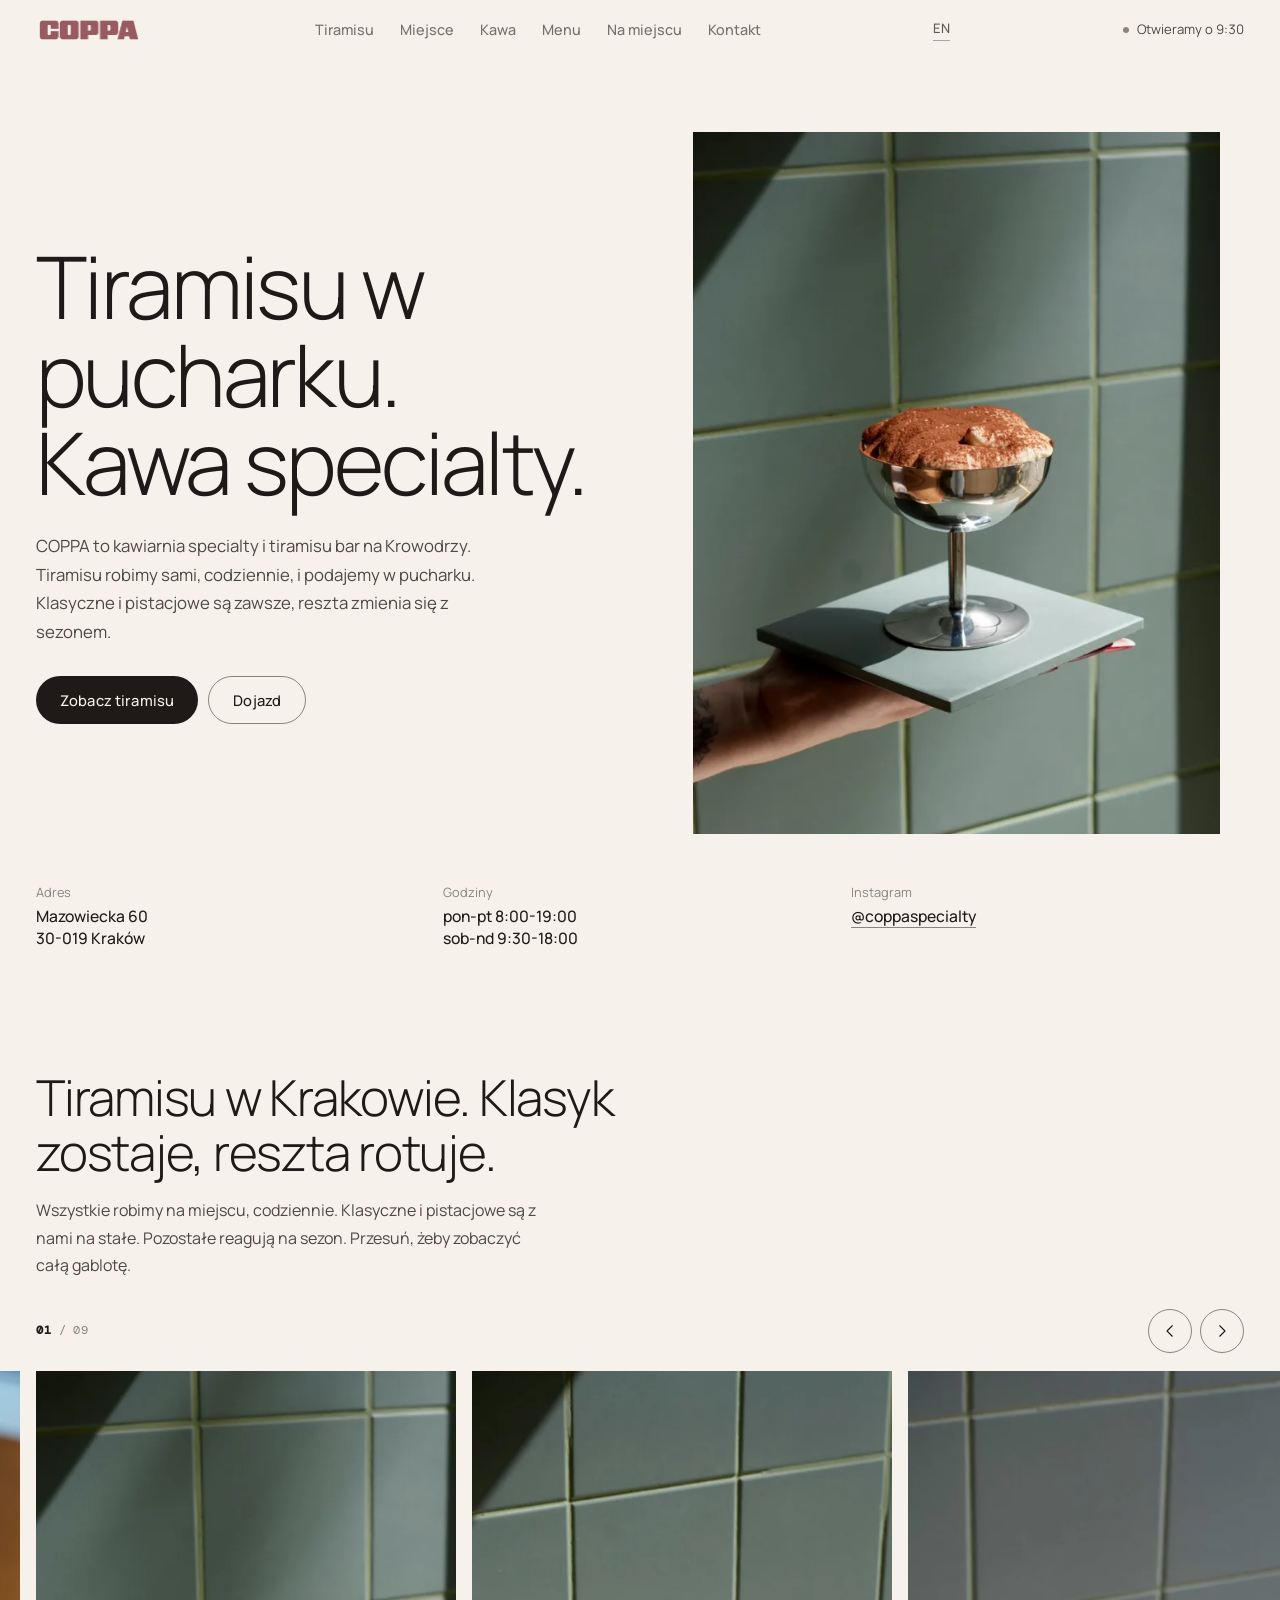
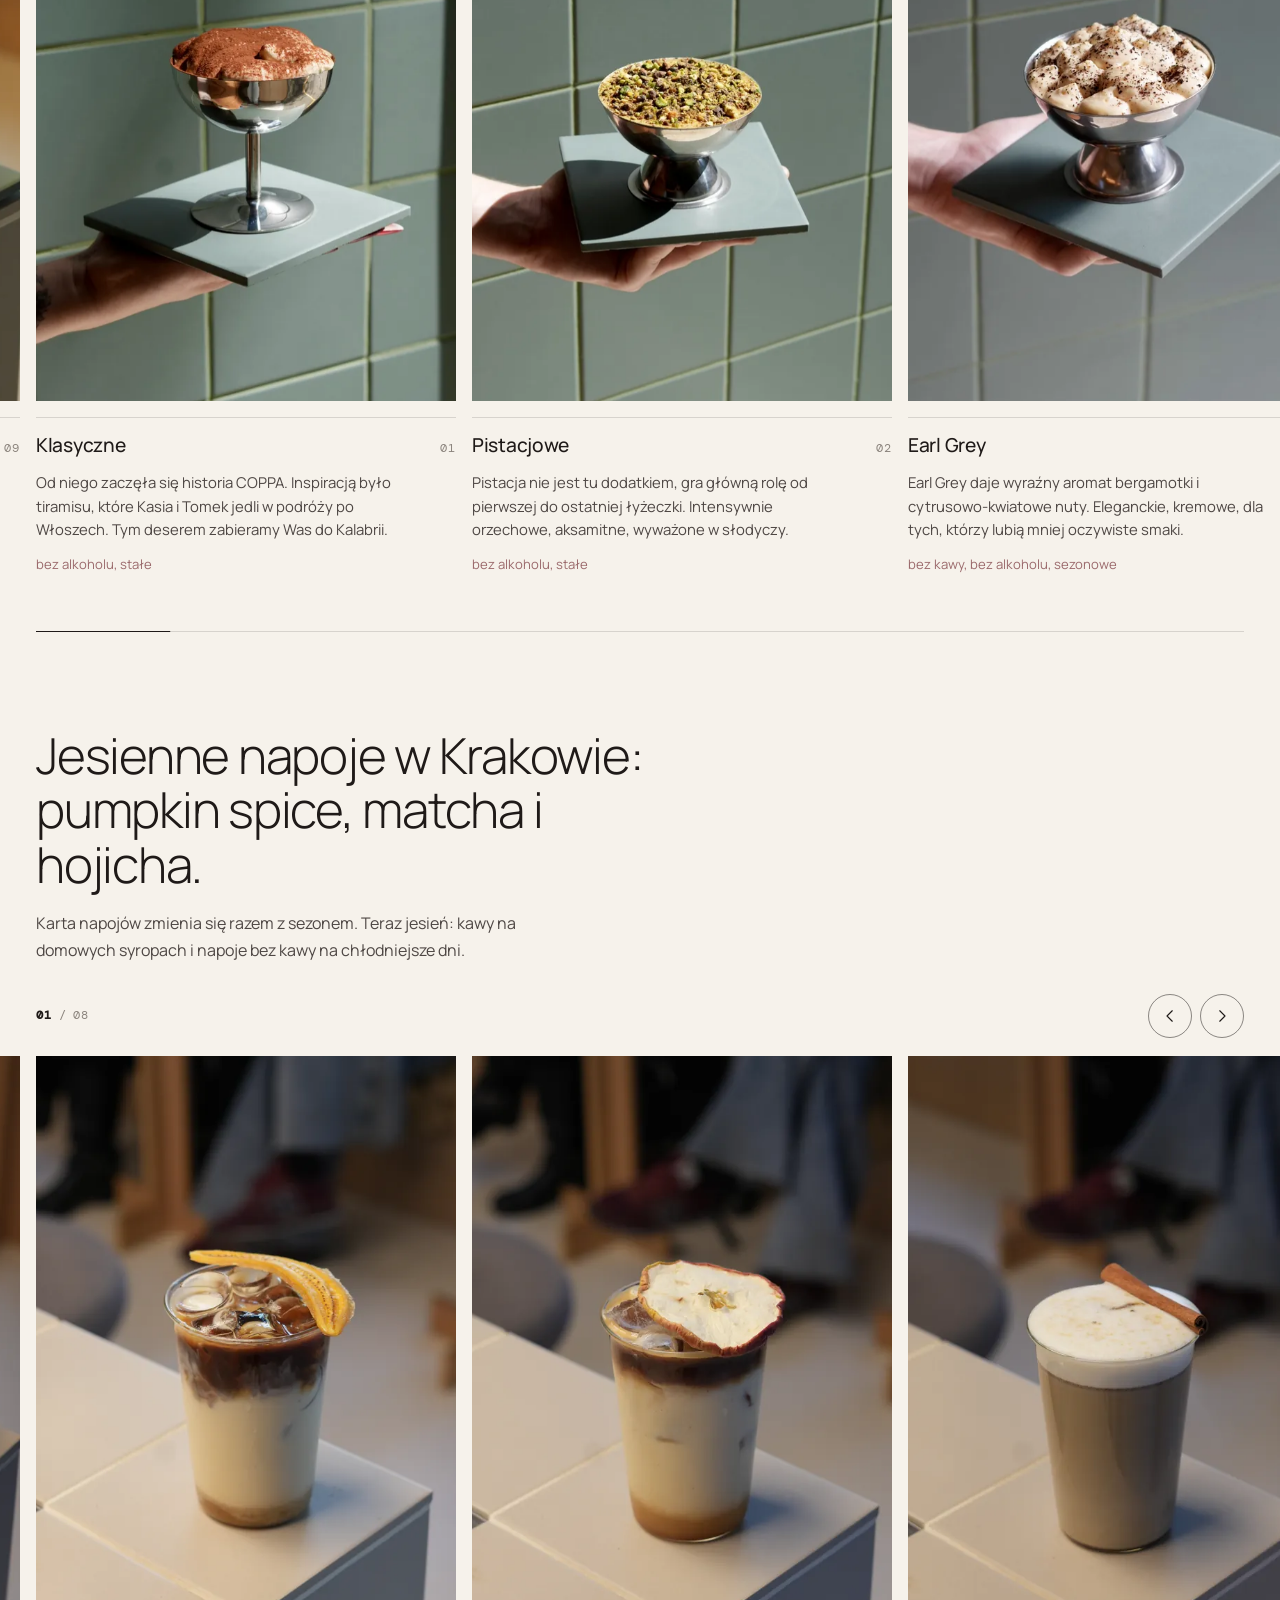
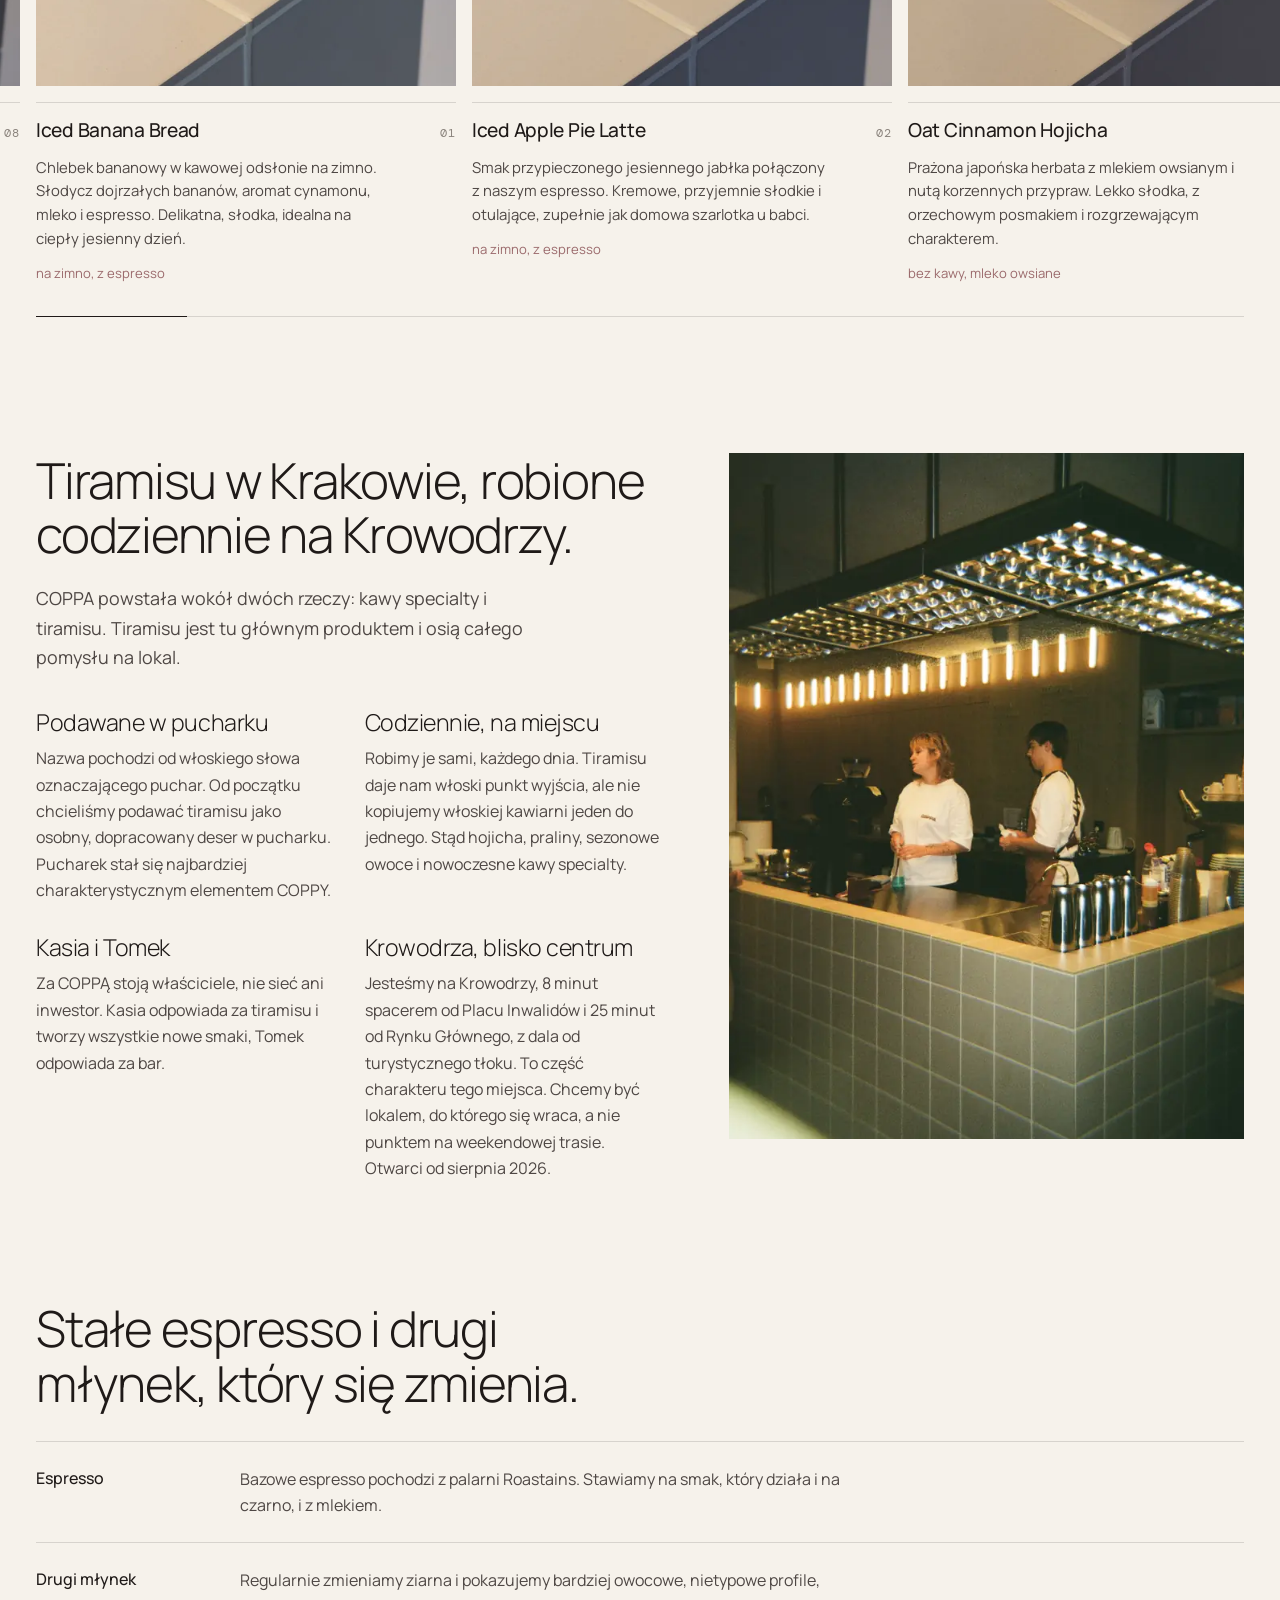
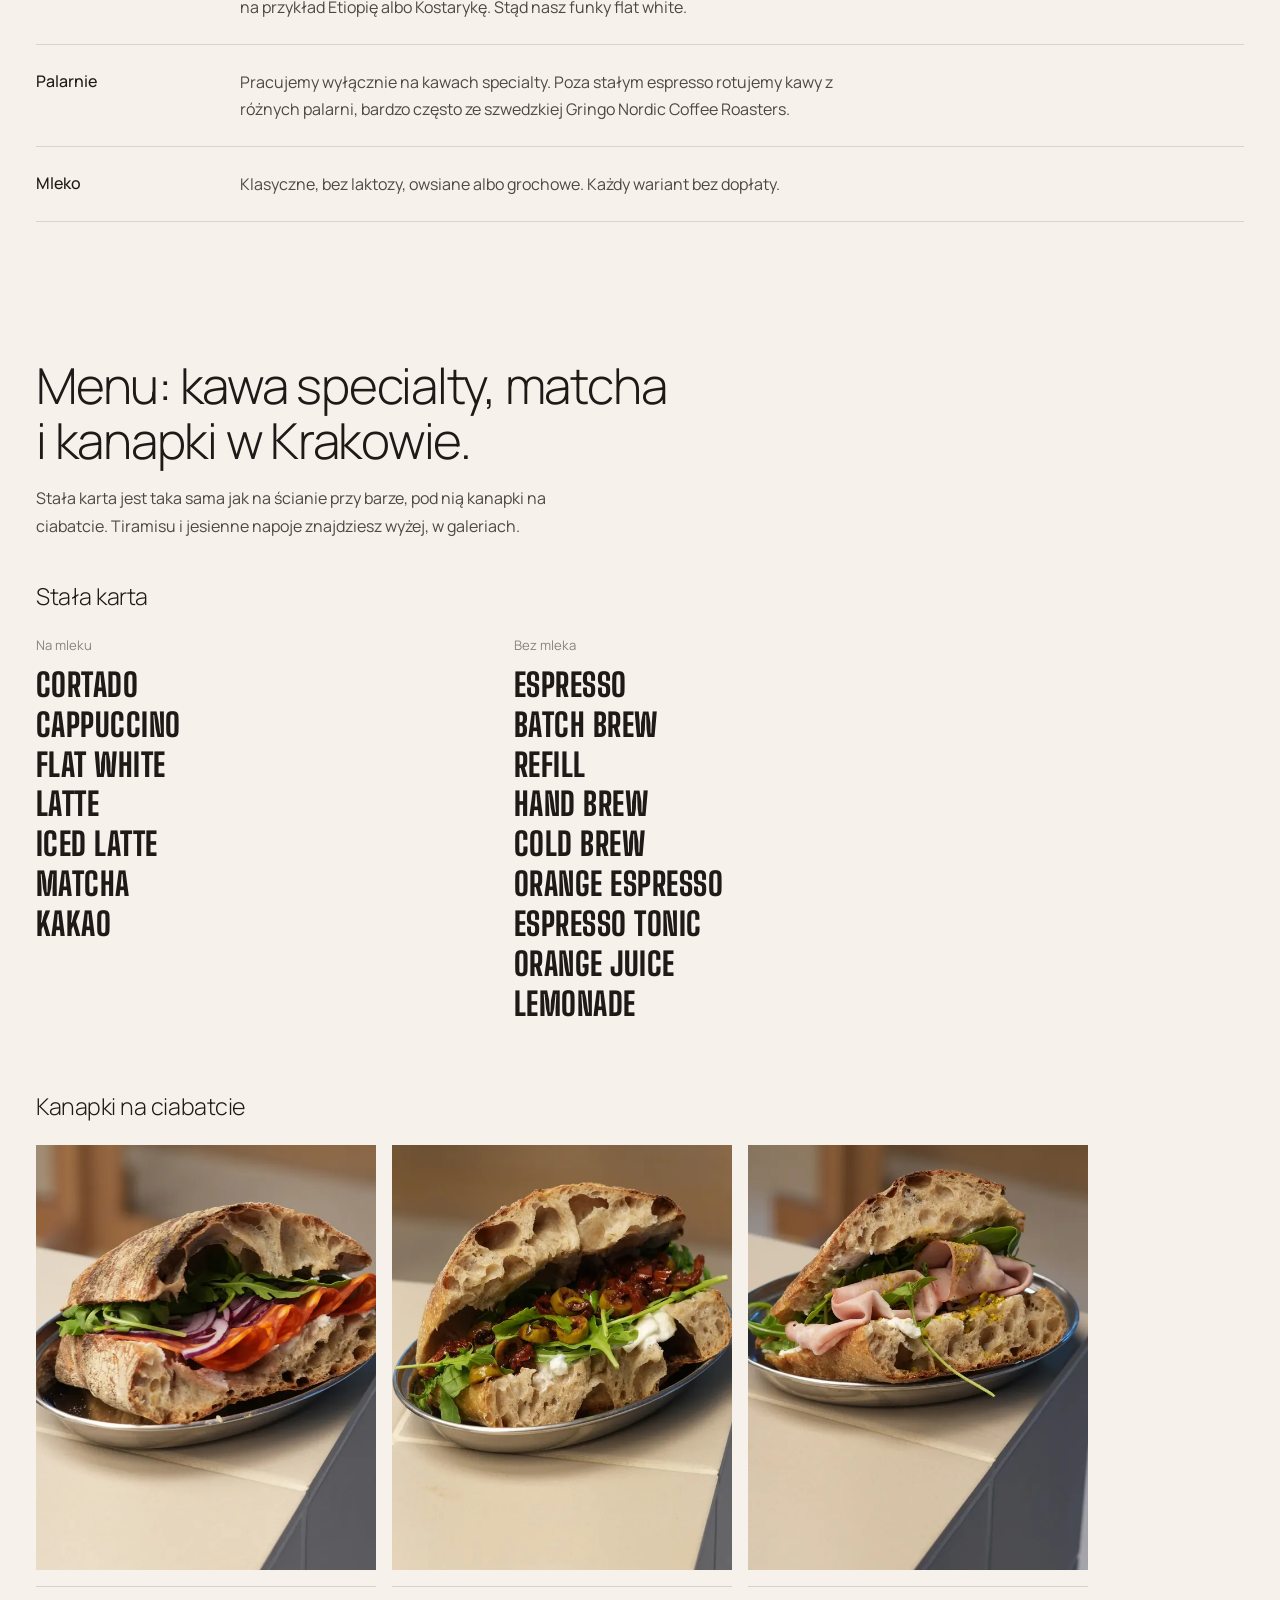
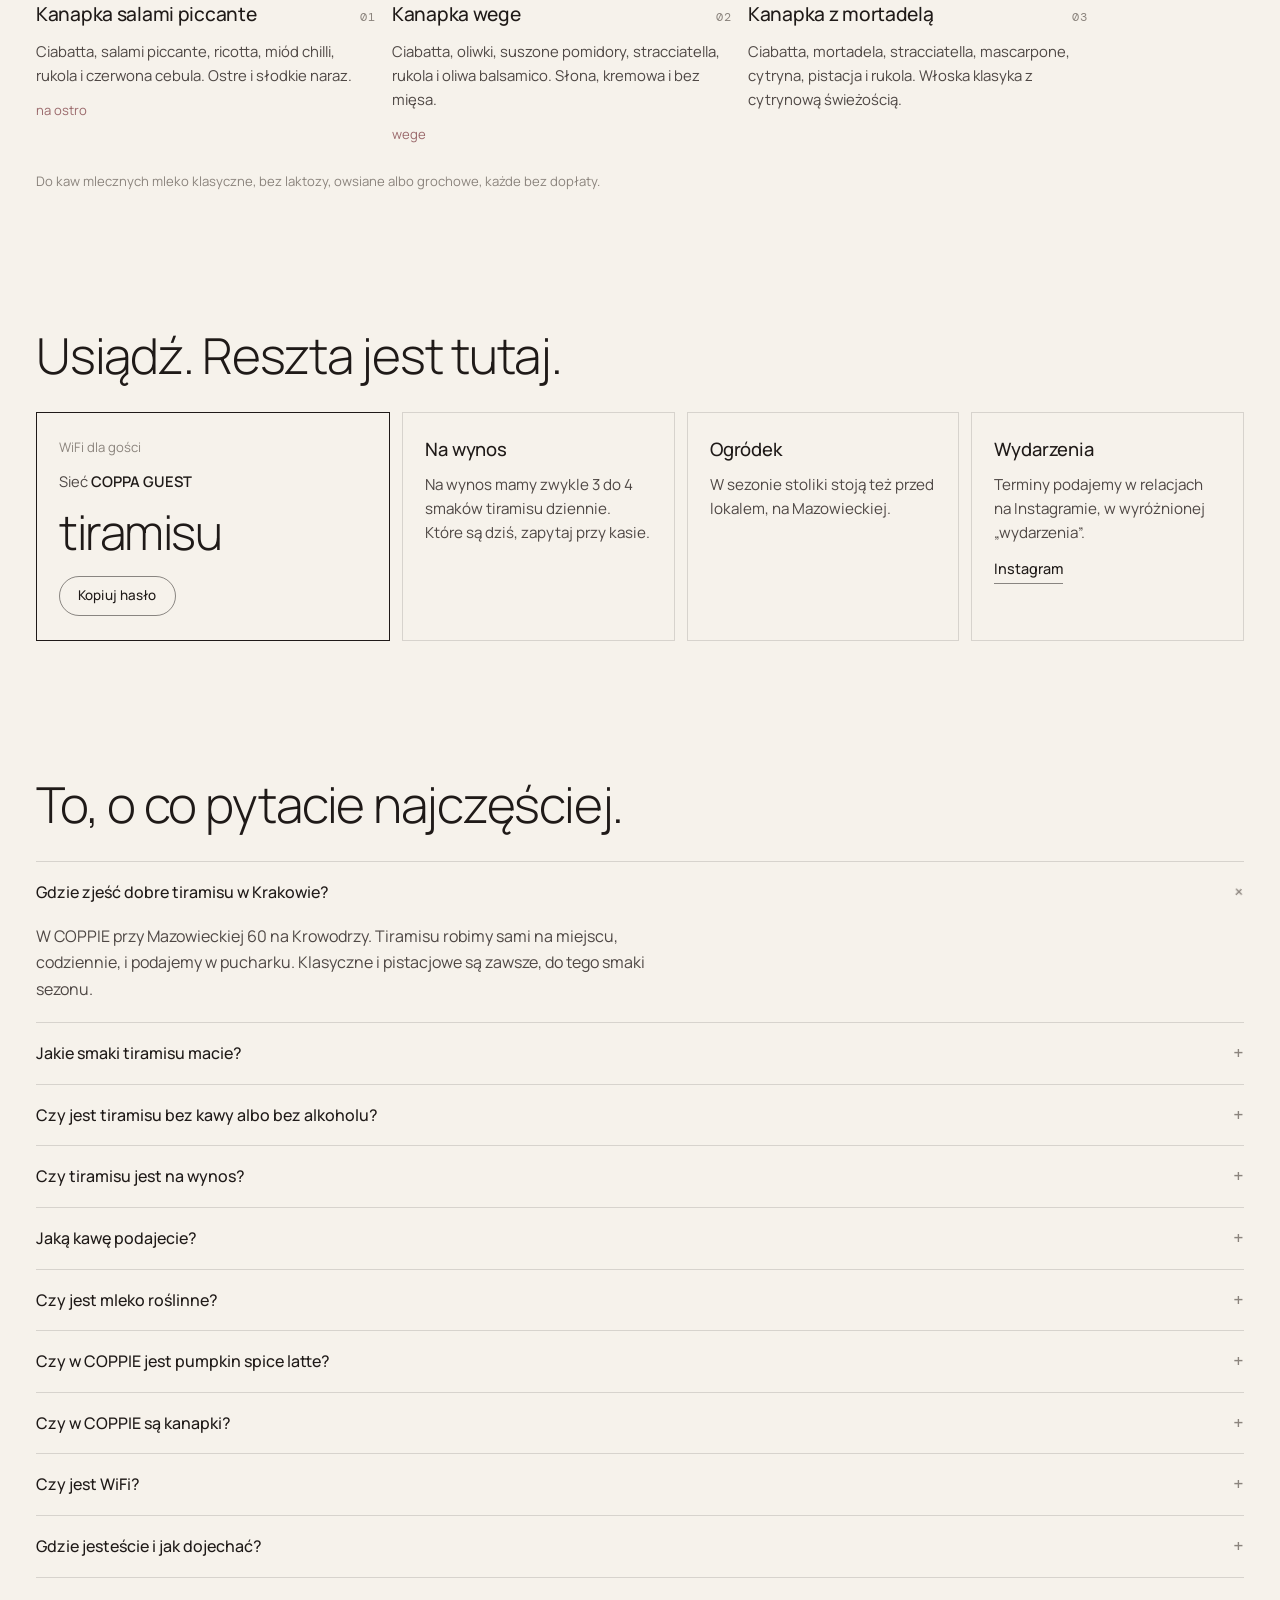
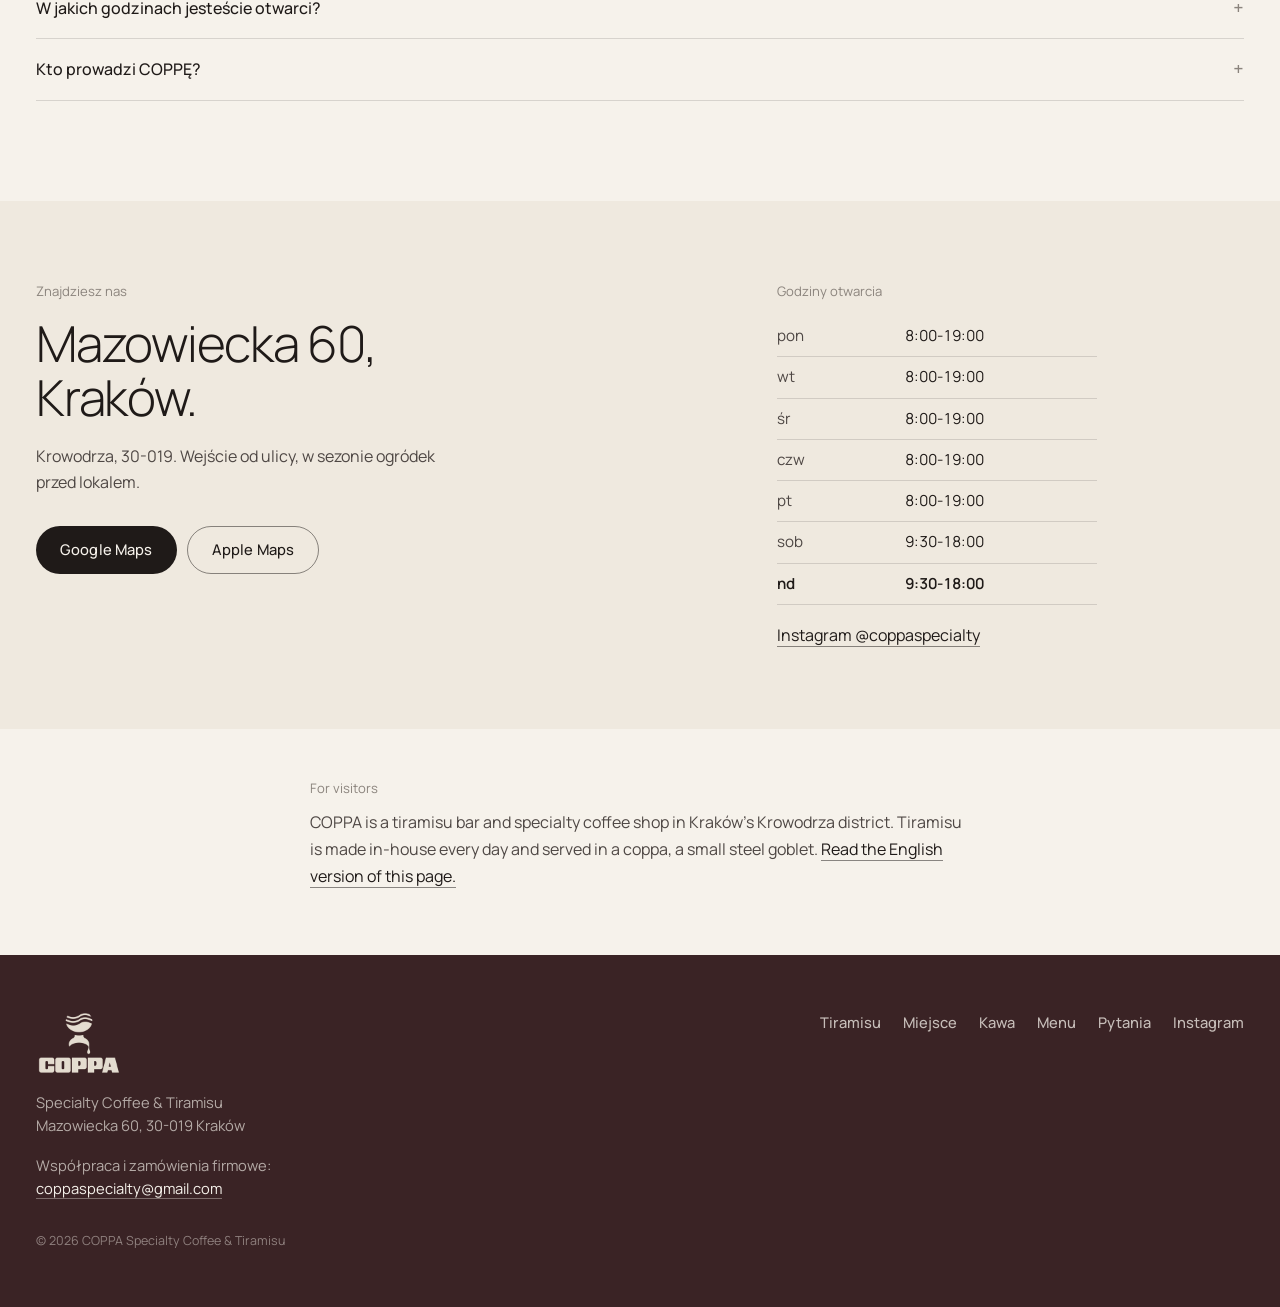
==== commit ea66e717: "Galerie tiramisu i jesienna w nieskończonej pętli (3 zestawy kart, niewidoczny przeskok po zatrzyman" ====
--- a/index.html
+++ b/index.html
@@ -166,7 +166,7 @@
 </section>
 
 <!-- 01 TIRAMISU -->
-<section class="gal" id="tiramisu" data-gallery>
+<section class="gal" id="tiramisu" data-gallery data-loop>
   <div class="wrap sec-head rv">
     <h2>Tiramisu w Krakowie. Klasyk zostaje, reszta rotuje.</h2>
     <p class="sec-lead">Wszystkie robimy na miejscu, codziennie. Klasyczne i pistacjowe są z nami na stałe. Pozostałe reagują na sezon. Przesuń, żeby zobaczyć całą gablotę.</p>
@@ -269,7 +269,7 @@
 </section>
 
 <!-- JESIEŃ: druga galeria, lustrzana -->
-<section class="gal rev" id="jesien" data-gallery data-rev>
+<section class="gal rev" id="jesien" data-gallery data-rev data-loop>
   <div class="wrap sec-head rv">
     <h2>Jesienne napoje w Krakowie: pumpkin spice, matcha i hojicha.</h2>
     <p class="sec-lead">Karta napojów zmienia się razem z sezonem. Teraz jesień: kawy na domowych syropach i napoje bez kawy na chłodniejsze dni.</p>
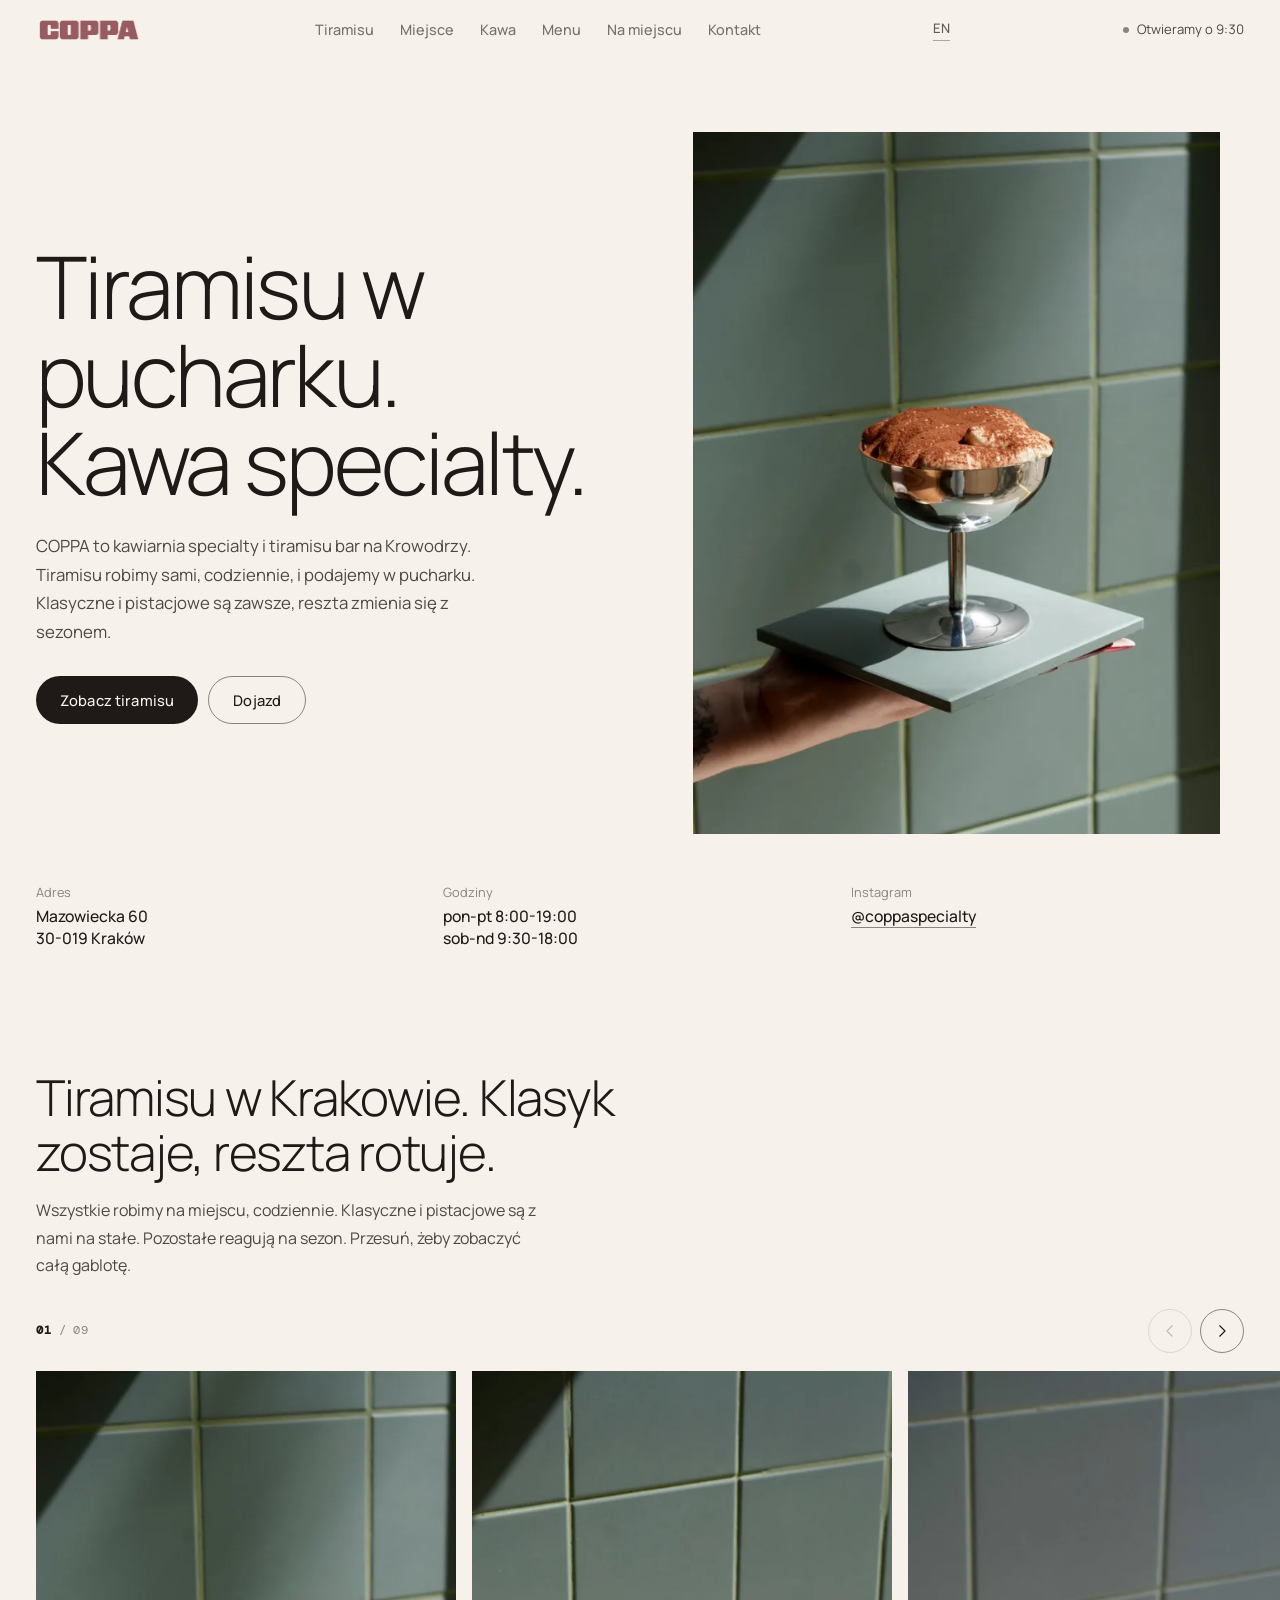
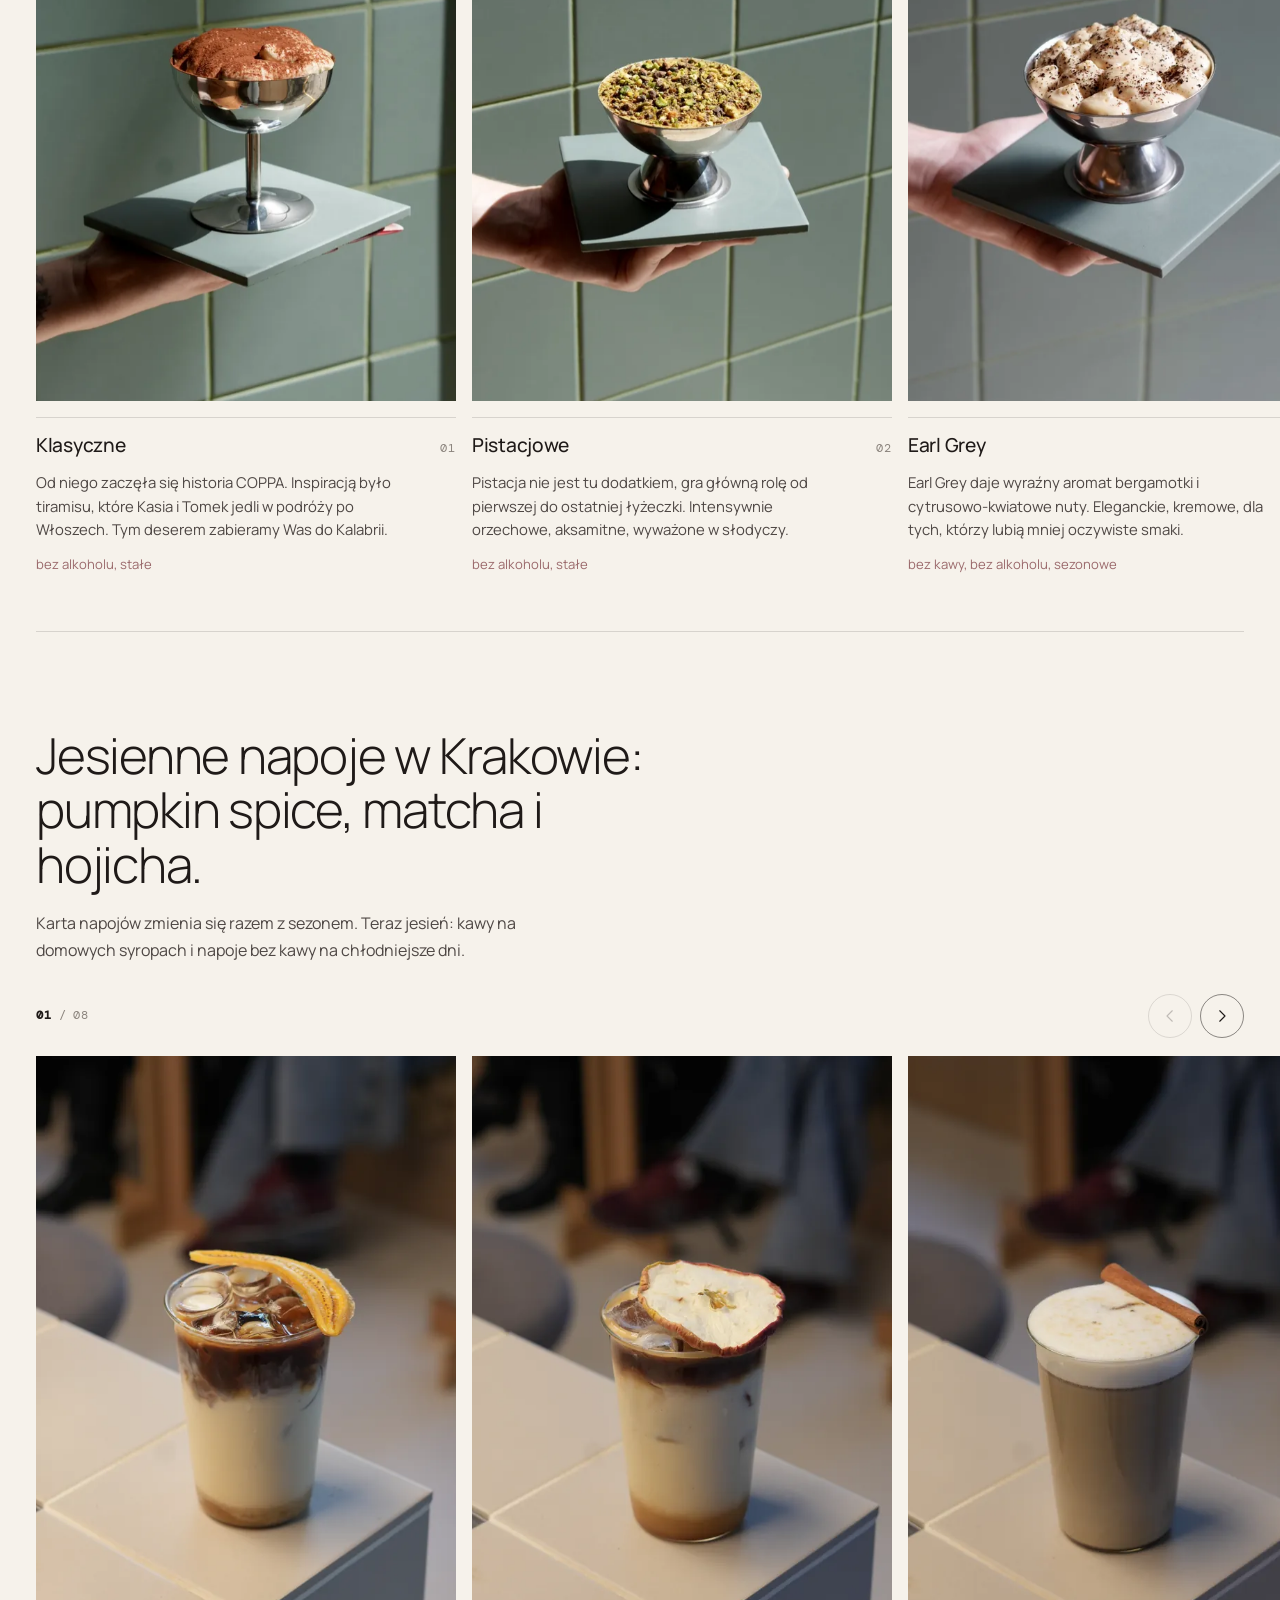
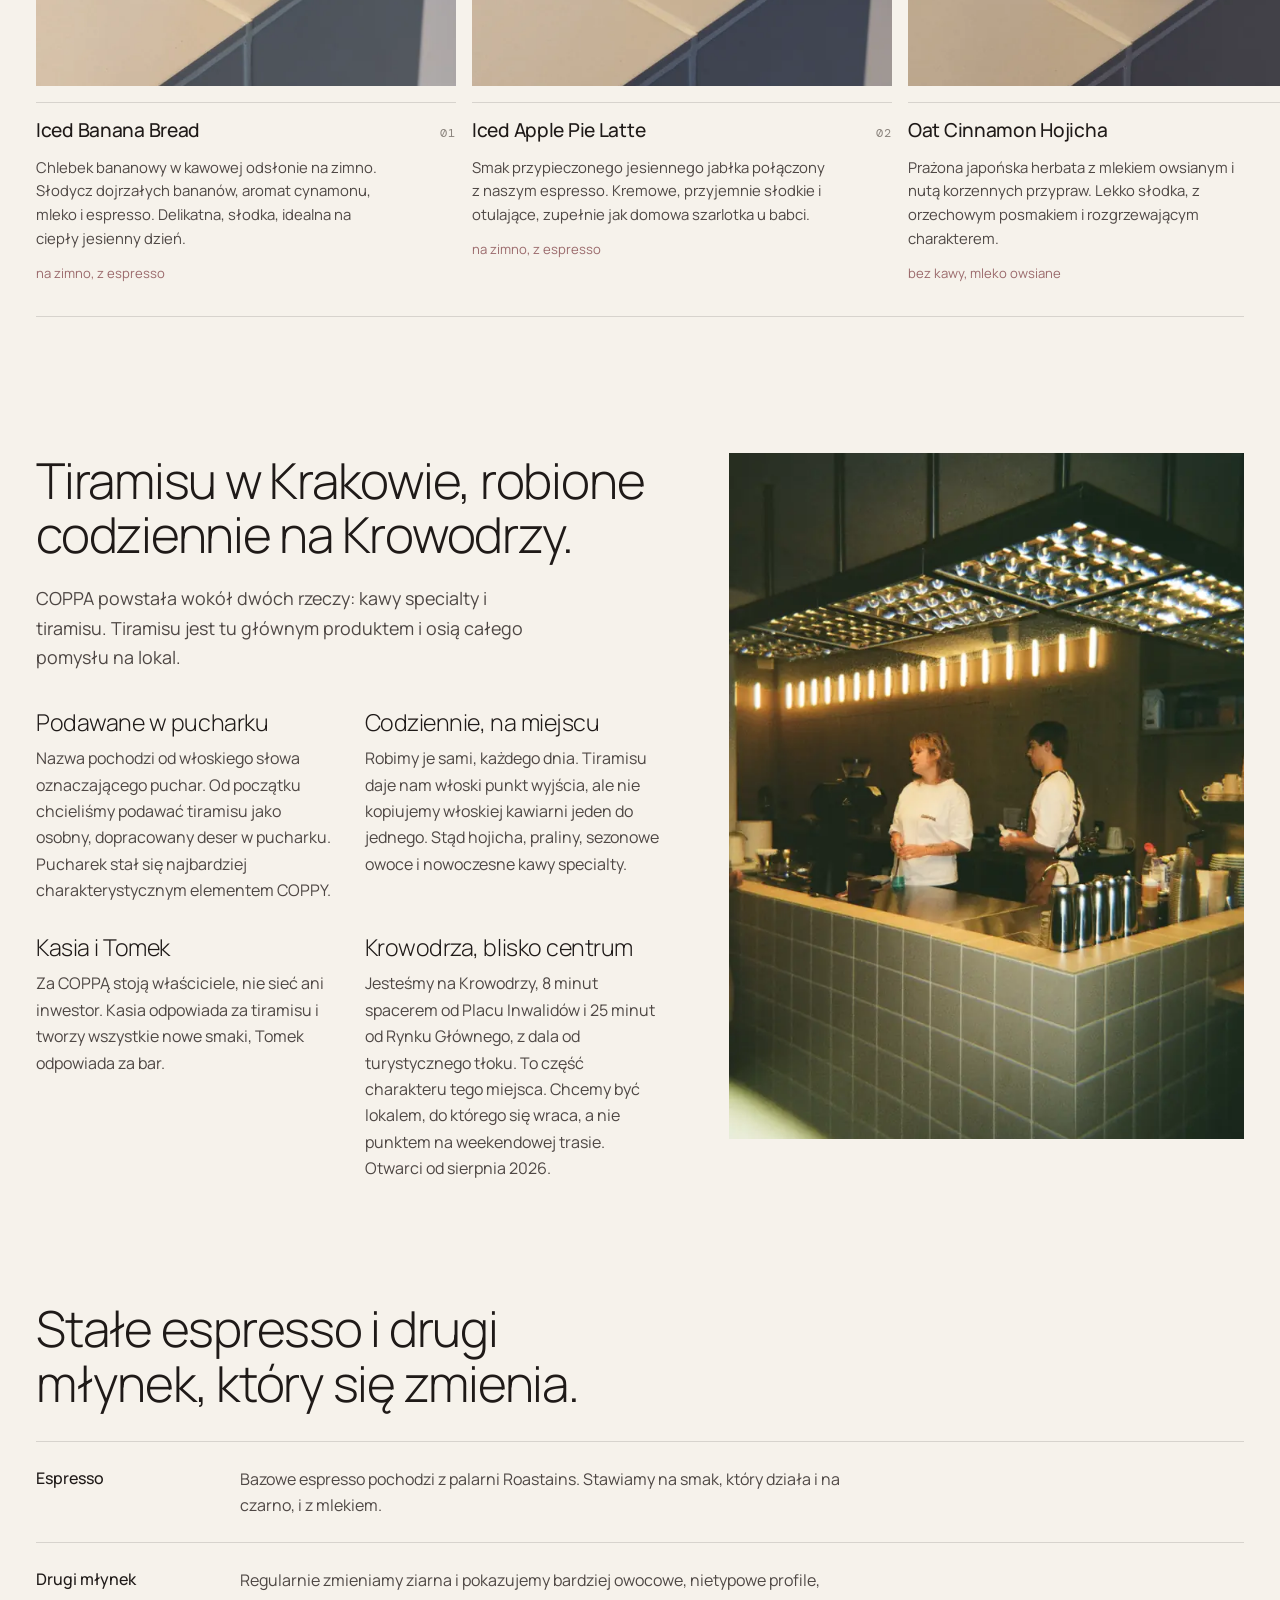
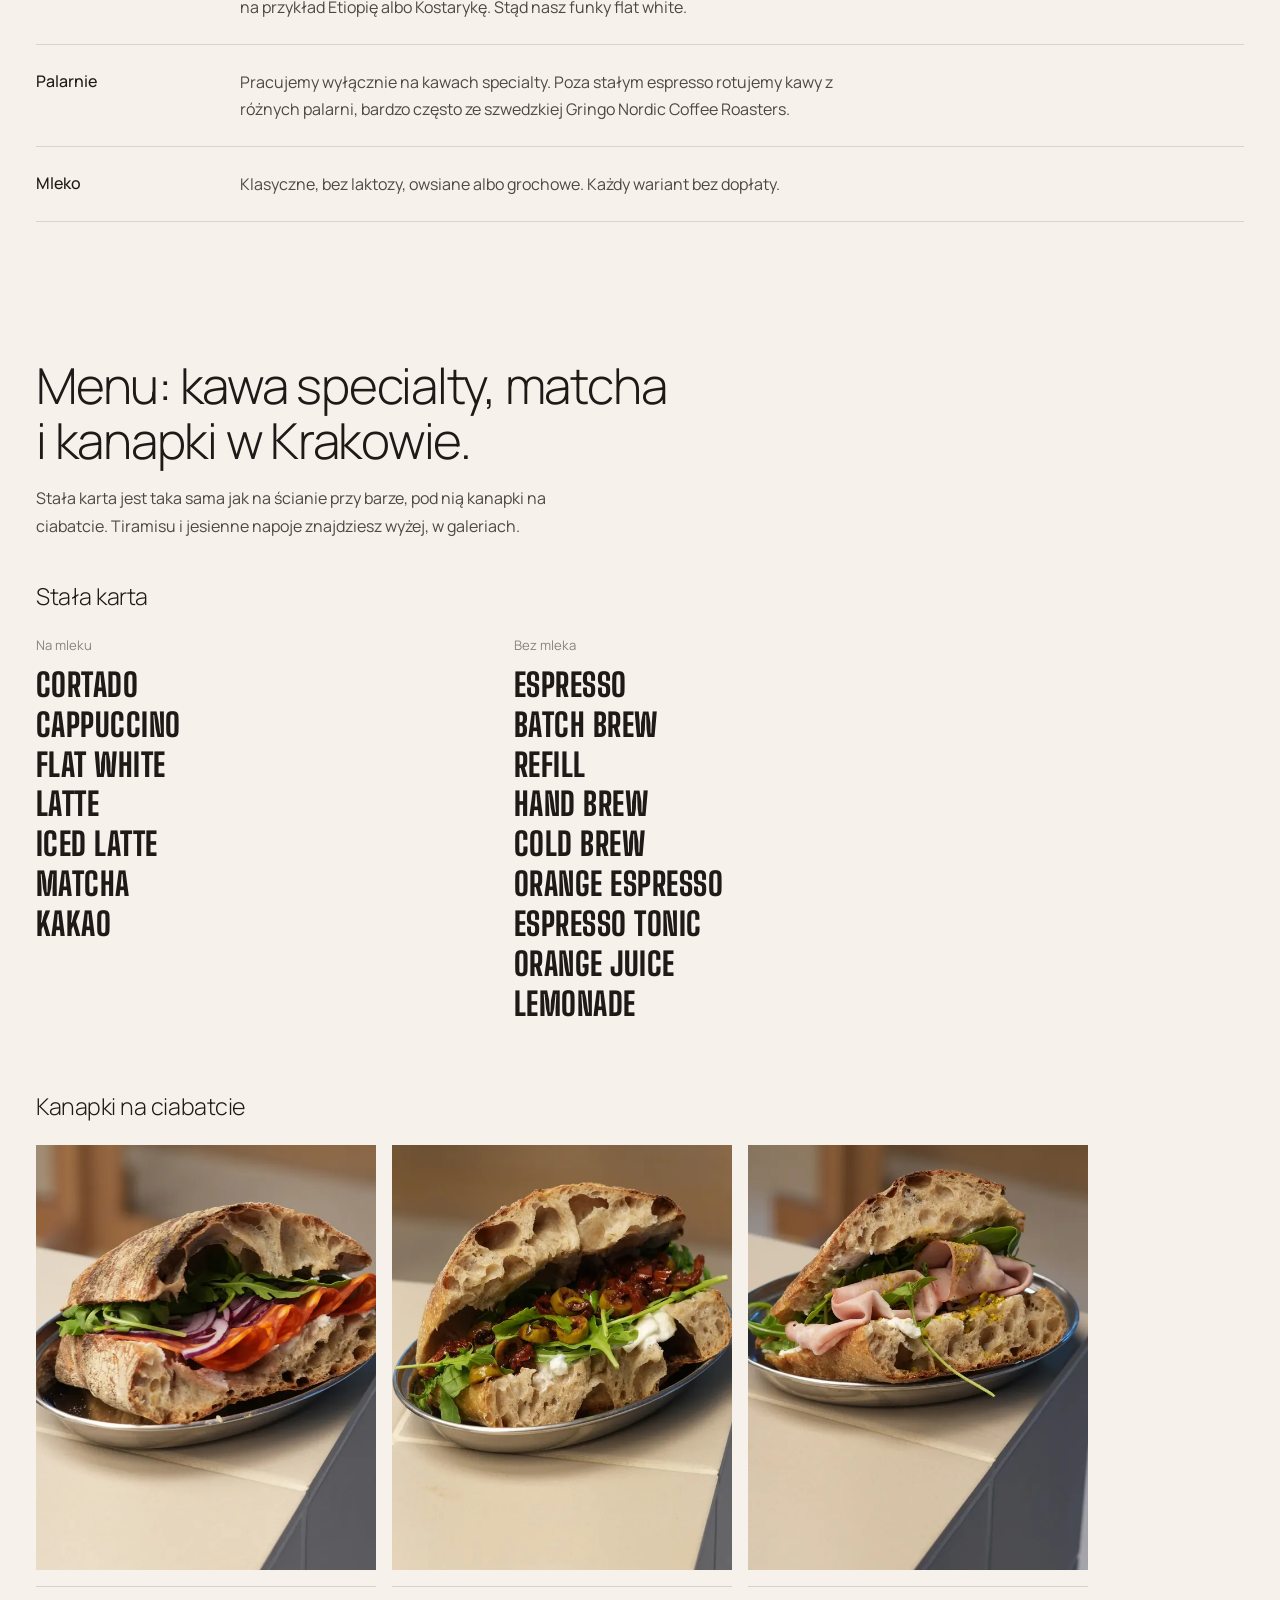
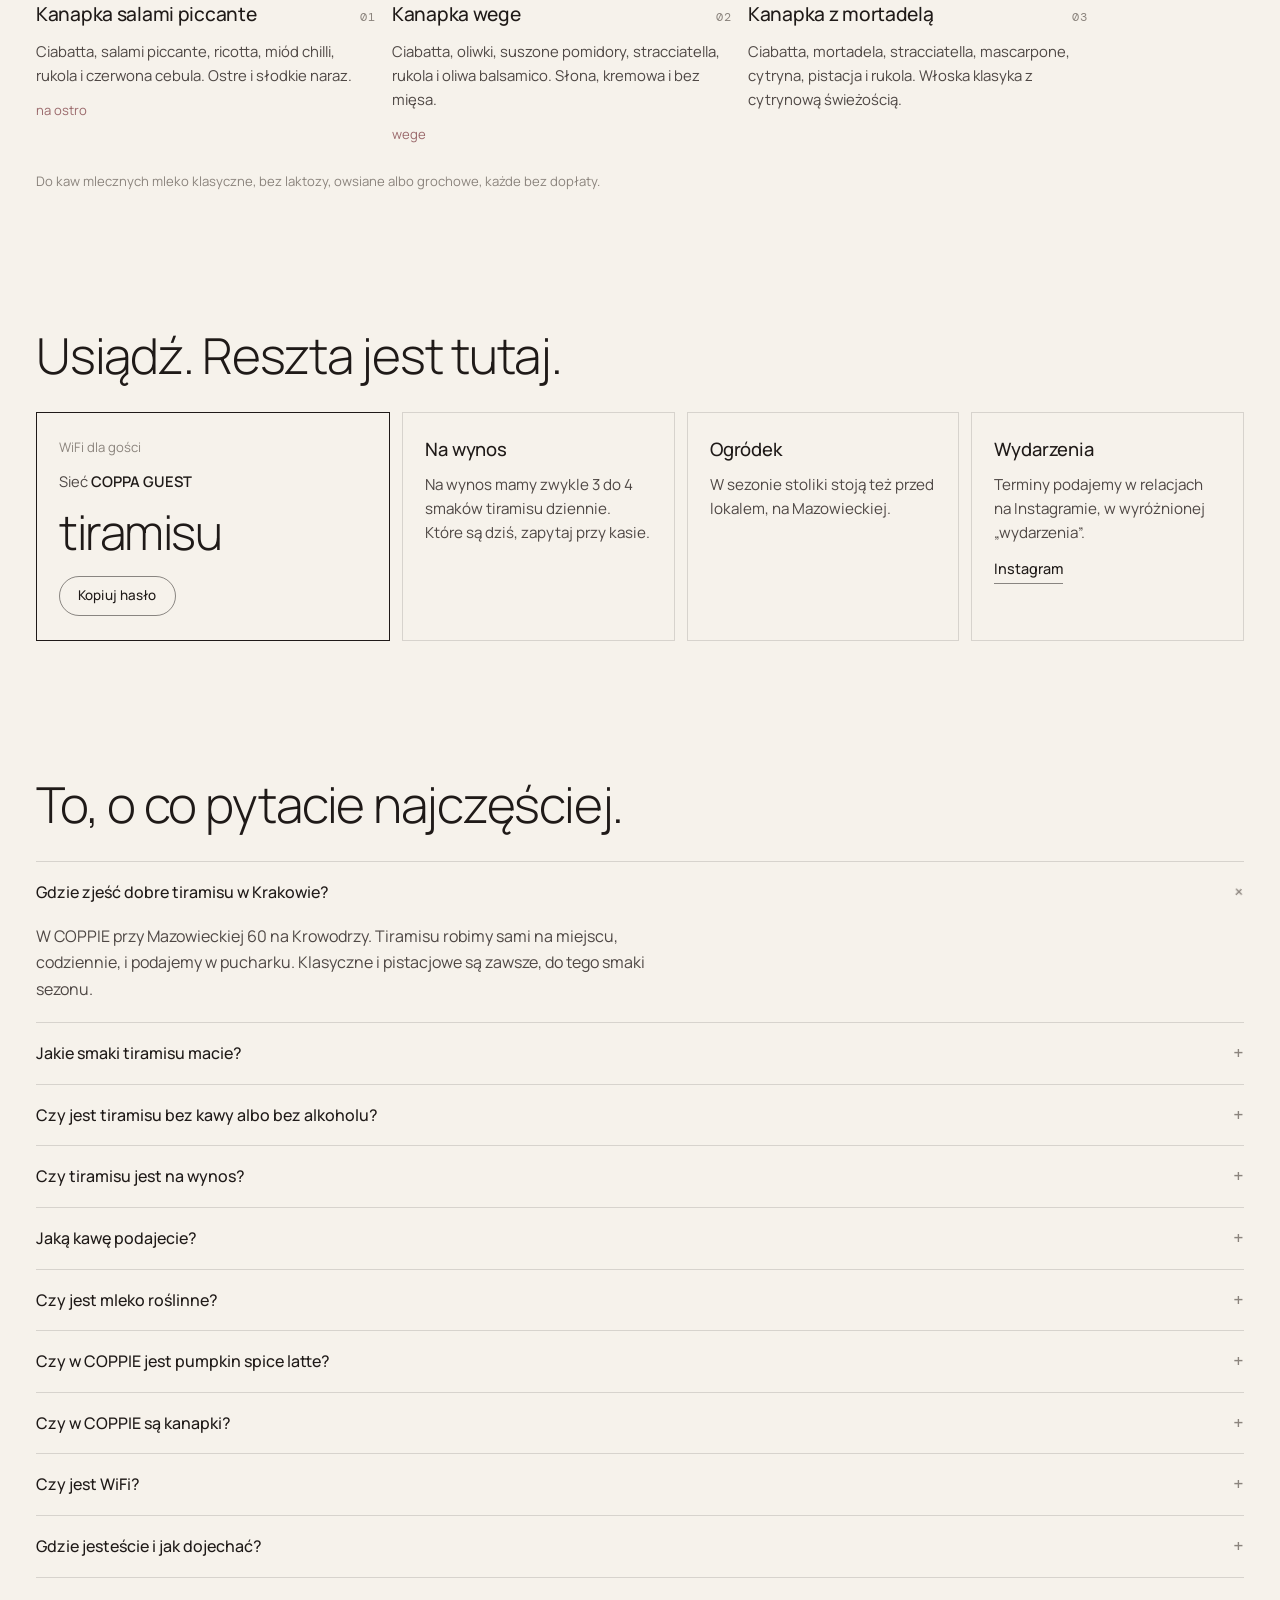
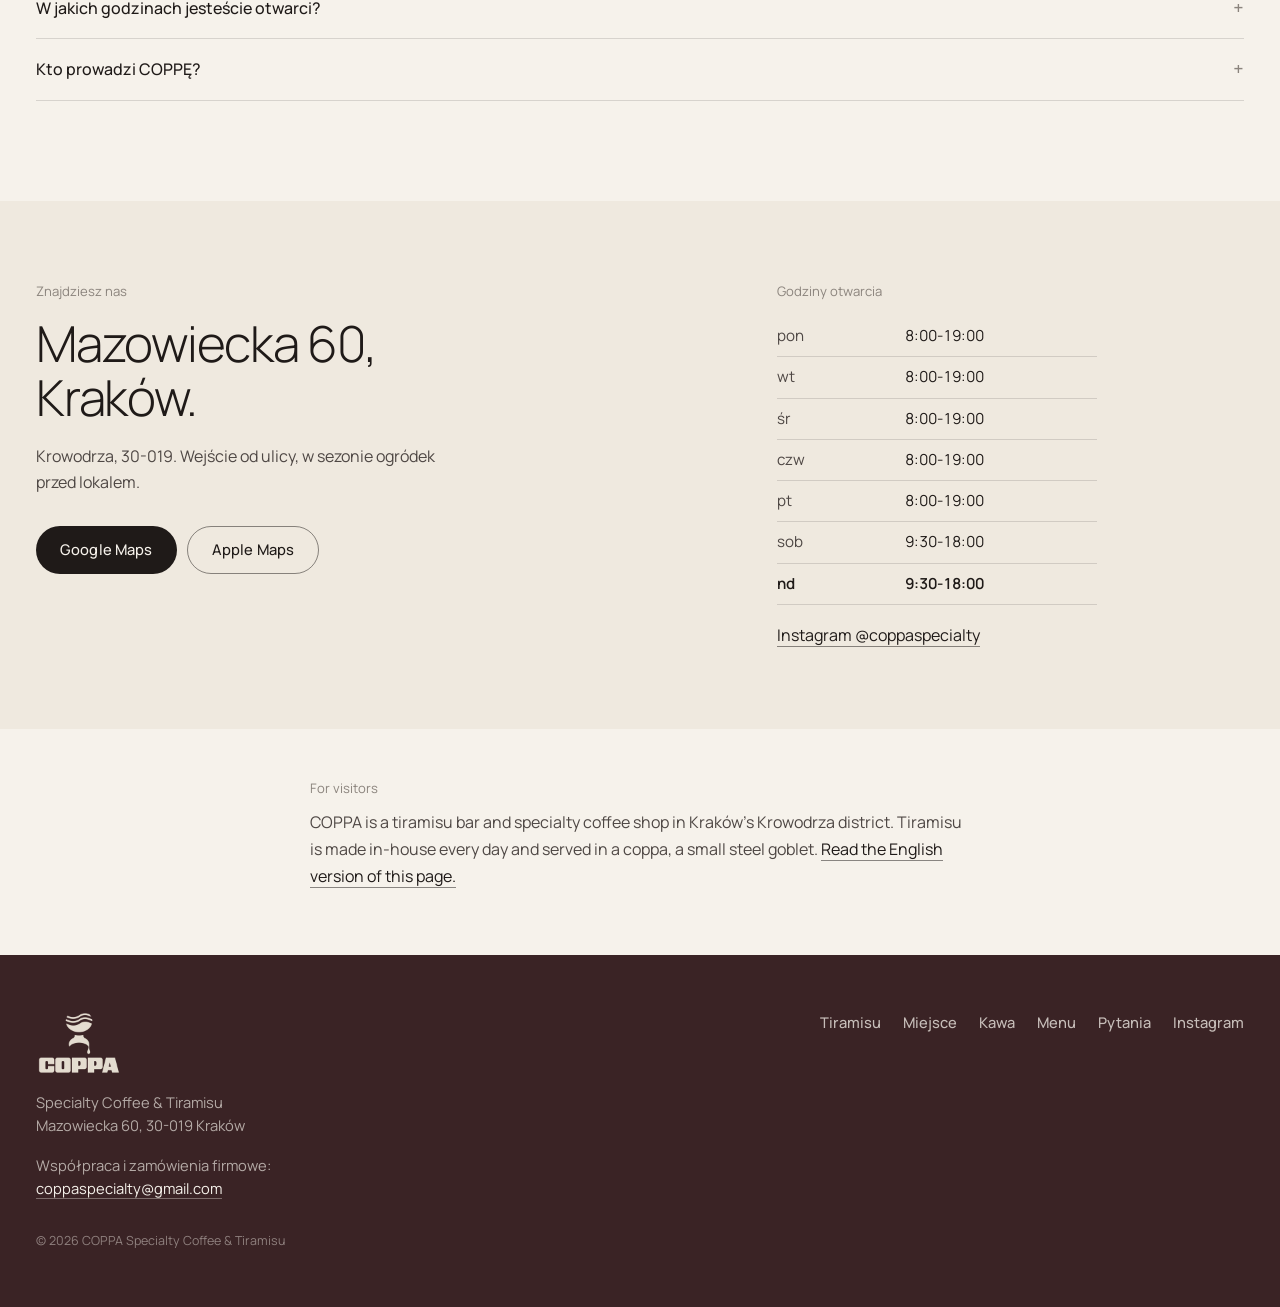
==== commit c9697354: "Statystyki toodip na stronie głównej (PL i EN), licznik botów AI (middleware, także llms.txt/robots/" ====
--- a/index.html
+++ b/index.html
@@ -139,7 +139,7 @@
     <a href="#na-miejscu">Na miejscu</a>
     <a href="#kontakt">Kontakt</a>
   </nav>
-  <a class="lang" href="en/" hreflang="en" lang="en" aria-label="English version">EN</a>
+  <a class="lang" data-toodip="main_lang" href="en/" hreflang="en" lang="en" aria-label="English version">EN</a>
   <div class="open-pill" id="openPill"><span class="dot" aria-hidden="true"></span><span id="openText">pon-pt 8:00-19:00</span></div>
 </header>
 
@@ -151,8 +151,8 @@
     <h1>Tiramisu w pucharku.<br>Kawa specialty.</h1>
     <p class="lead">COPPA to kawiarnia specialty i tiramisu bar na Krowodrzy. Tiramisu robimy sami, codziennie, i podajemy w pucharku. Klasyczne i pistacjowe są zawsze, reszta zmienia się z sezonem.</p>
     <div class="cta-row">
-      <a class="btn btn-fill" href="#tiramisu">Zobacz tiramisu</a>
-      <a class="btn btn-ghost" href="#kontakt">Dojazd</a>
+      <a class="btn btn-fill" href="#tiramisu" data-toodip="main_tiramisu_cta">Zobacz tiramisu</a>
+      <a class="btn btn-ghost" href="#kontakt" data-toodip="main_dojazd_cta">Dojazd</a>
     </div>
   </div>
   <figure class="hero-fig" data-alts="[{&quot;src&quot;: &quot;img/hero/alt2&quot;, &quot;alt&quot;: &quot;Za barem w COPPIE przy Mazowieckiej 60&quot;}, {&quot;src&quot;: &quot;img/hero/alt3&quot;, &quot;alt&quot;: &quot;Za barem w COPPIE przy Mazowieckiej 60&quot;}, {&quot;src&quot;: &quot;img/hero/alt4&quot;, &quot;alt&quot;: &quot;Za barem w COPPIE przy Mazowieckiej 60&quot;}, {&quot;src&quot;: &quot;img/hero/alt5&quot;, &quot;alt&quot;: &quot;Za barem w COPPIE przy Mazowieckiej 60&quot;}]">
@@ -564,8 +564,8 @@
       <h2>Mazowiecka 60,<br>Kraków.</h2>
       <p class="visit-sub">Krowodrza, 30-019. Wejście od ulicy, w sezonie ogródek przed lokalem.</p>
       <div class="cta-row">
-        <a class="btn btn-fill" href="https://www.google.com/maps/search/?api=1&query=COPPA+Specialty+Coffee+Tiramisu+Mazowiecka+60+Krak%C3%B3w" rel="noopener">Google Maps</a>
-        <a class="btn btn-ghost" href="https://maps.apple.com/?q=COPPA+Mazowiecka+60+Krak%C3%B3w&ll=50.0755,19.9236" rel="noopener">Apple Maps</a>
+        <a class="btn btn-fill" href="https://www.google.com/maps/search/?api=1&query=COPPA+Specialty+Coffee+Tiramisu+Mazowiecka+60+Krak%C3%B3w" rel="noopener" data-toodip="main_google_maps">Google Maps</a>
+        <a class="btn btn-ghost" href="https://maps.apple.com/?q=COPPA+Mazowiecka+60+Krak%C3%B3w&ll=50.0755,19.9236" rel="noopener" data-toodip="main_apple_maps">Apple Maps</a>
       </div>
     </div>
     <div class="hours rv">
@@ -619,5 +619,23 @@
 </nav>
 
 <script src="app.js" defer></script>
+<script>
+/* statystyki strony głównej (toodip stats): kliknięcia w kluczowe przyciski i dojście do sekcji, jedno zdarzenie na sekcję na odsłonę */
+(function () {
+  function send(n) { window.toodip && window.toodip(n); }
+  var w = document.getElementById('wifiCopy'); if (w) w.addEventListener('click', function () { send('main_wifi'); });
+  addEventListener('load', function () {
+    if (!('IntersectionObserver' in window)) return;
+    var seen = {};
+    var io = new IntersectionObserver(function (es) { es.forEach(function (e) {
+      var id = e.target.id;
+      if (e.isIntersecting && !seen[id]) { seen[id] = 1; send('main_see_' + id); io.unobserve(e.target); }
+    }); }, { threshold: 0.25 });
+    document.querySelectorAll('main section[id]').forEach(function (el) { io.observe(el); });
+  });
+})();
+</script>
+<script defer src="https://stats.toodip.com/s.js" data-id="22ae417e-a9ca-4837-a406-ca667fc24079"></script>
+
 </body>
 </html>
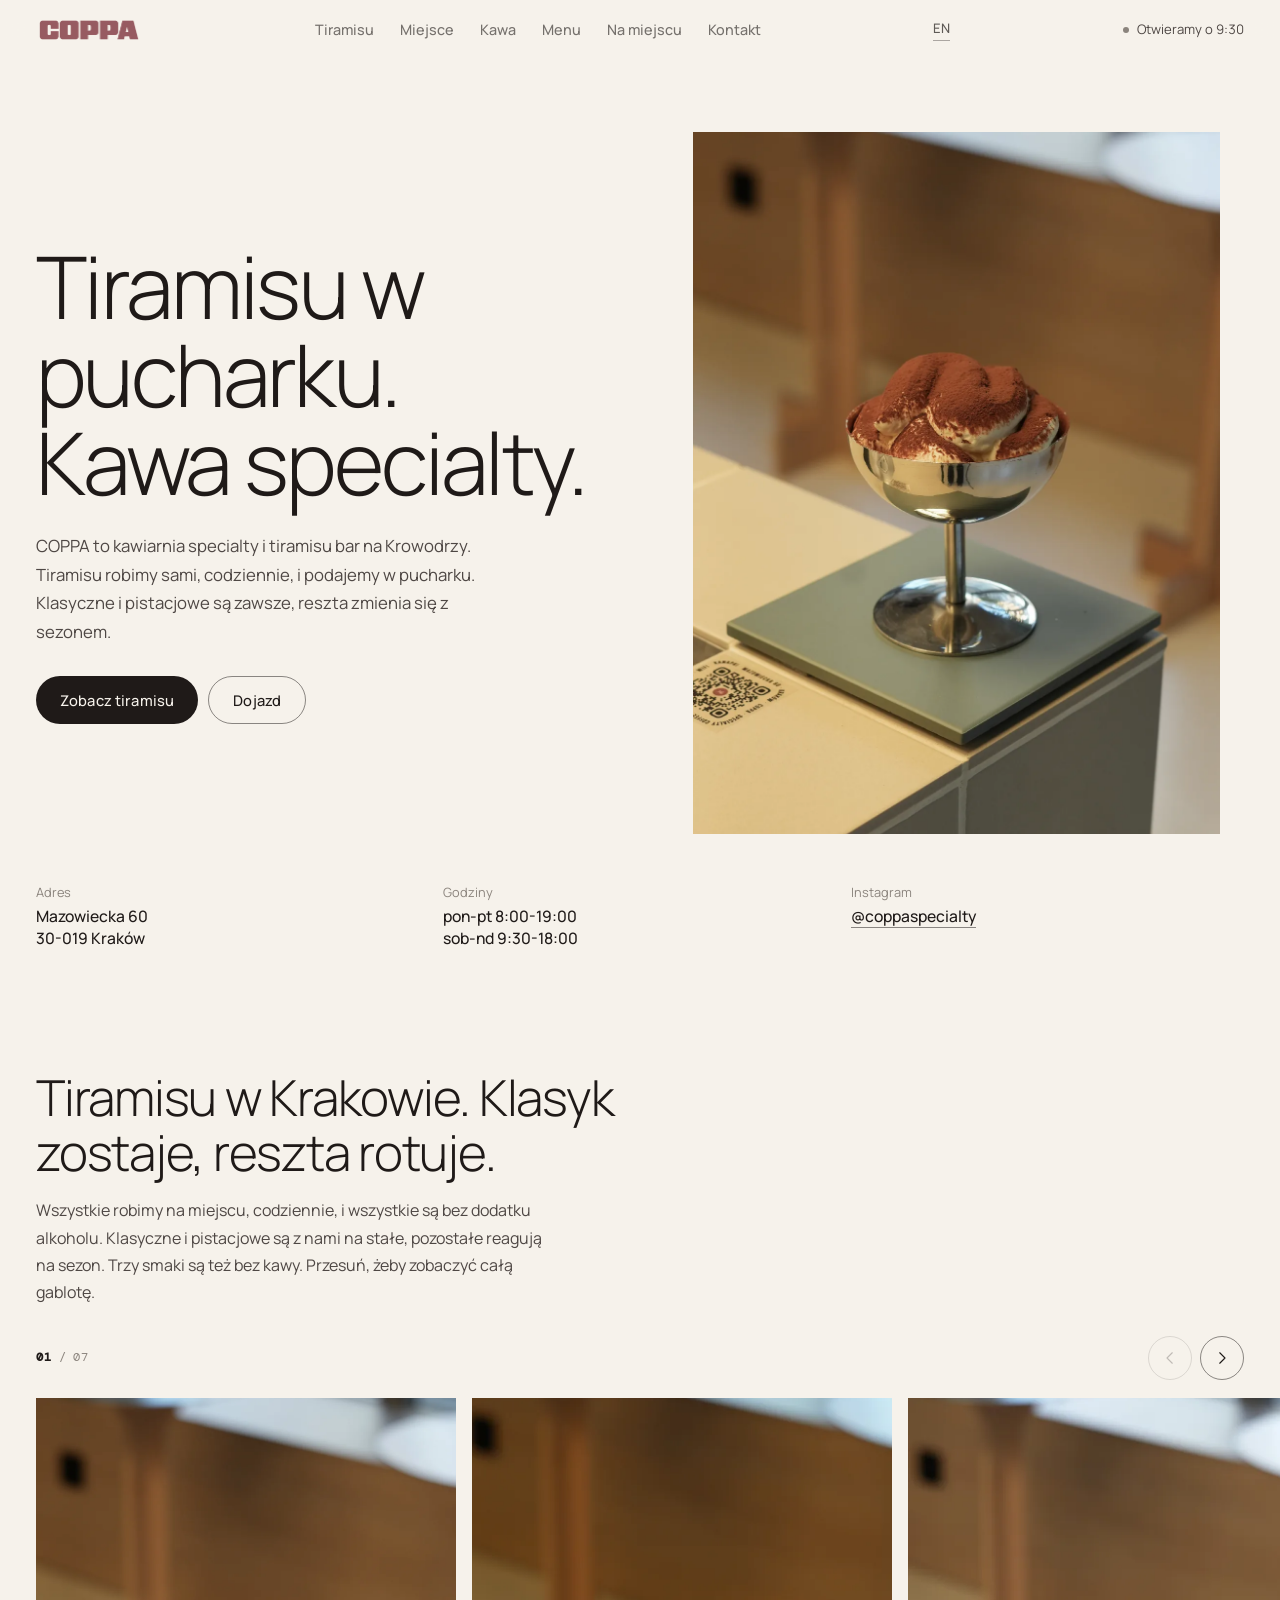
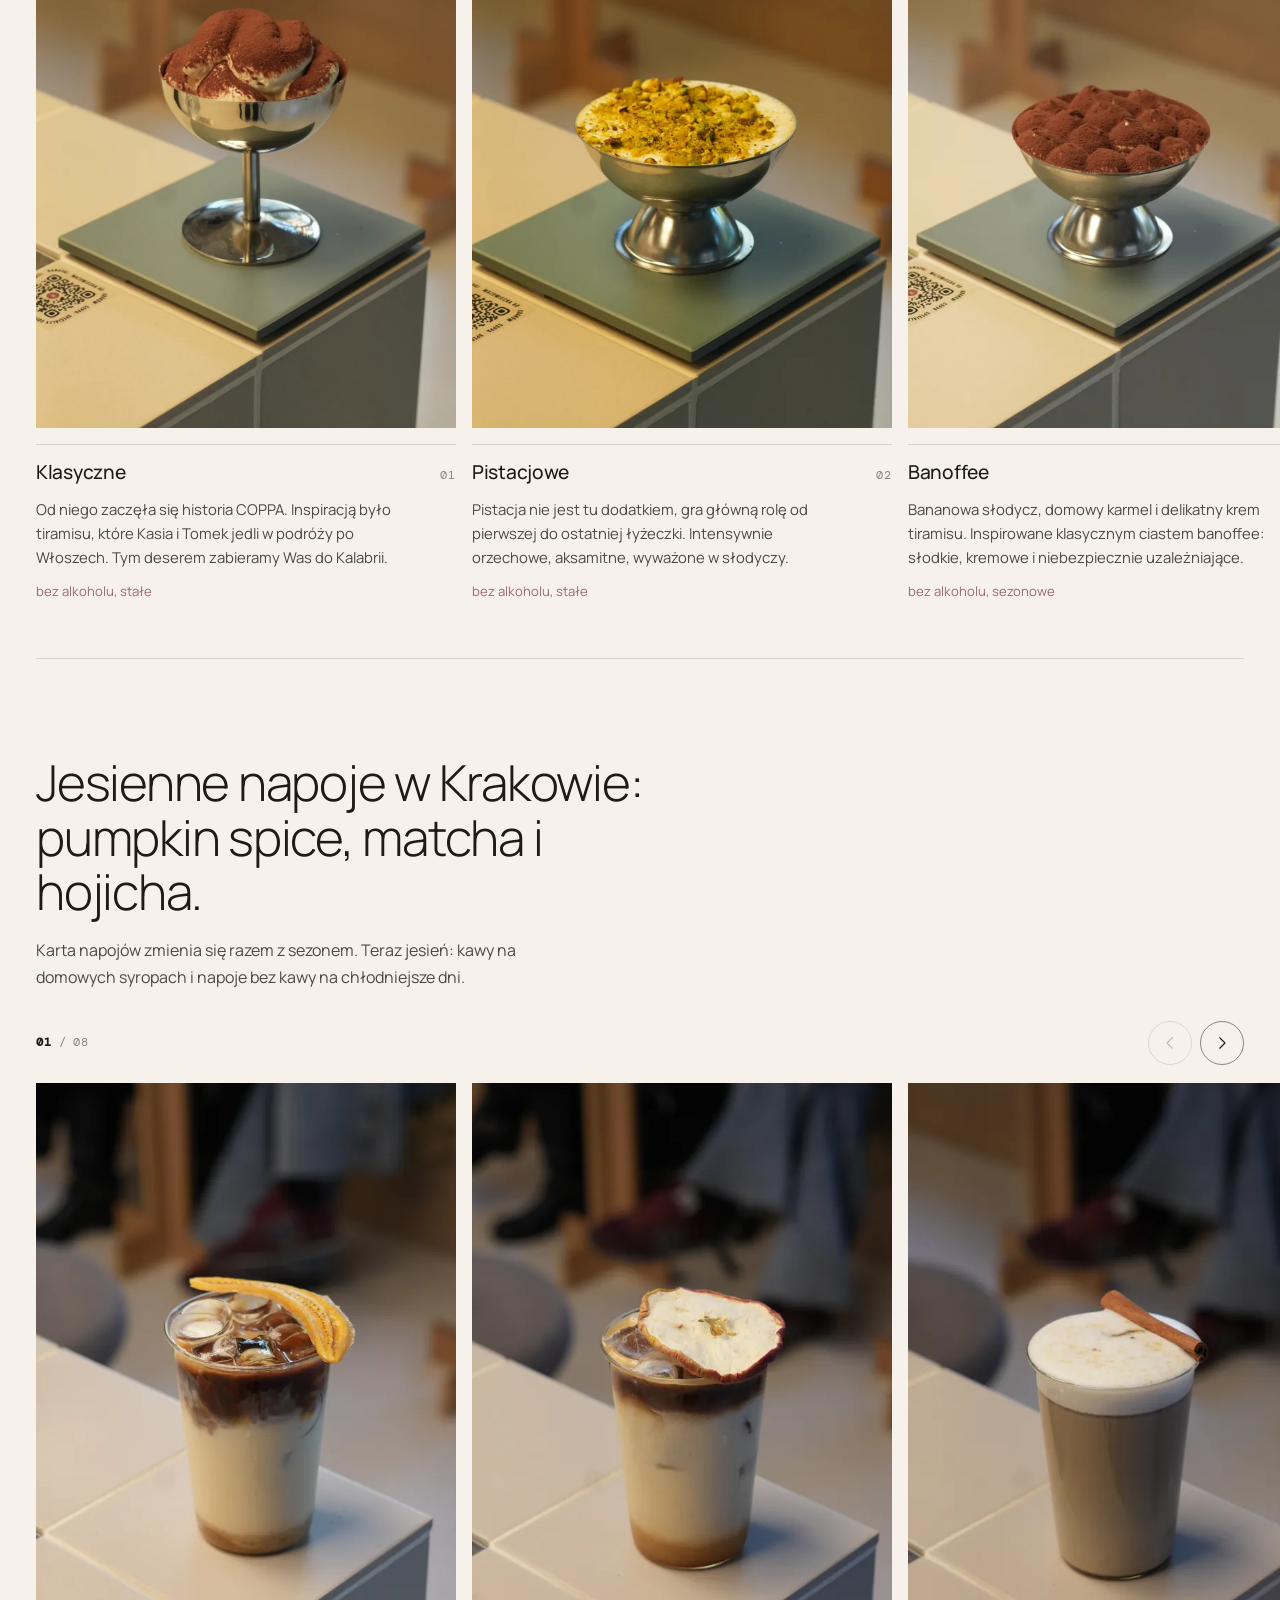
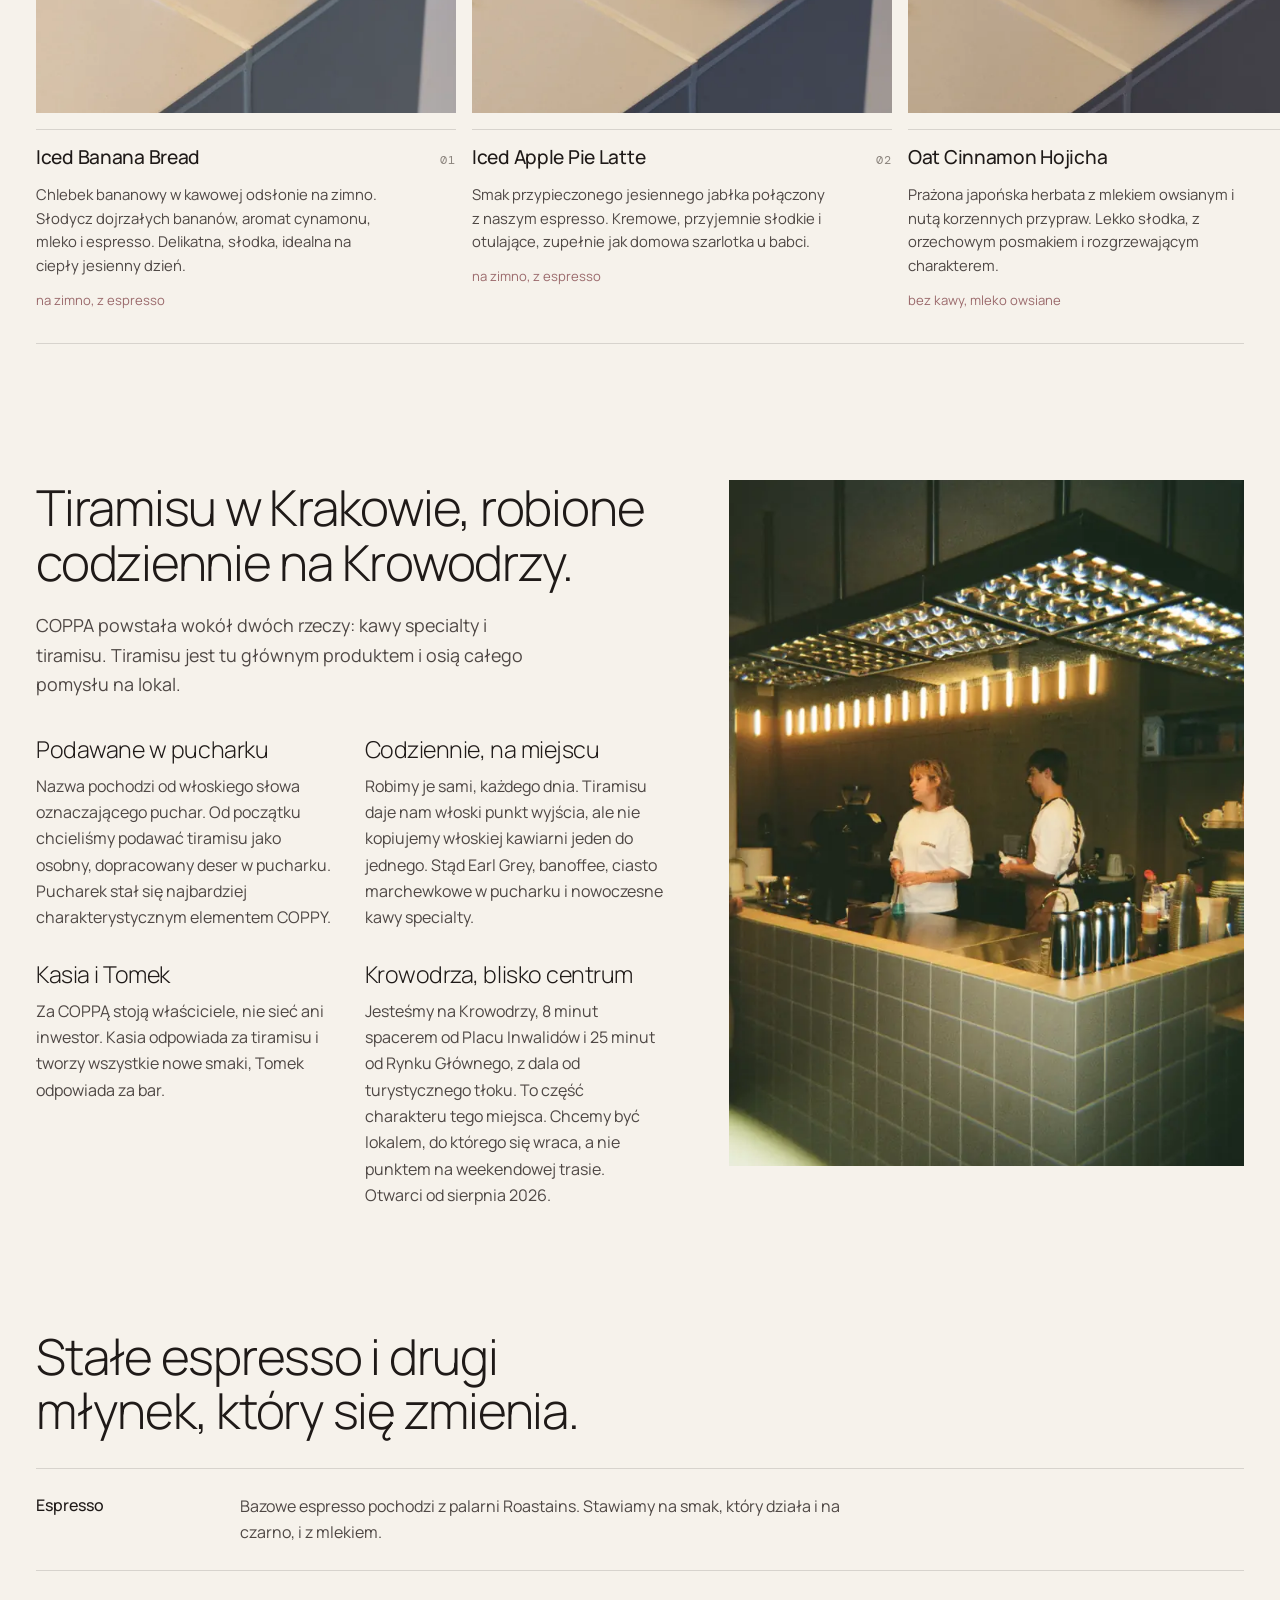
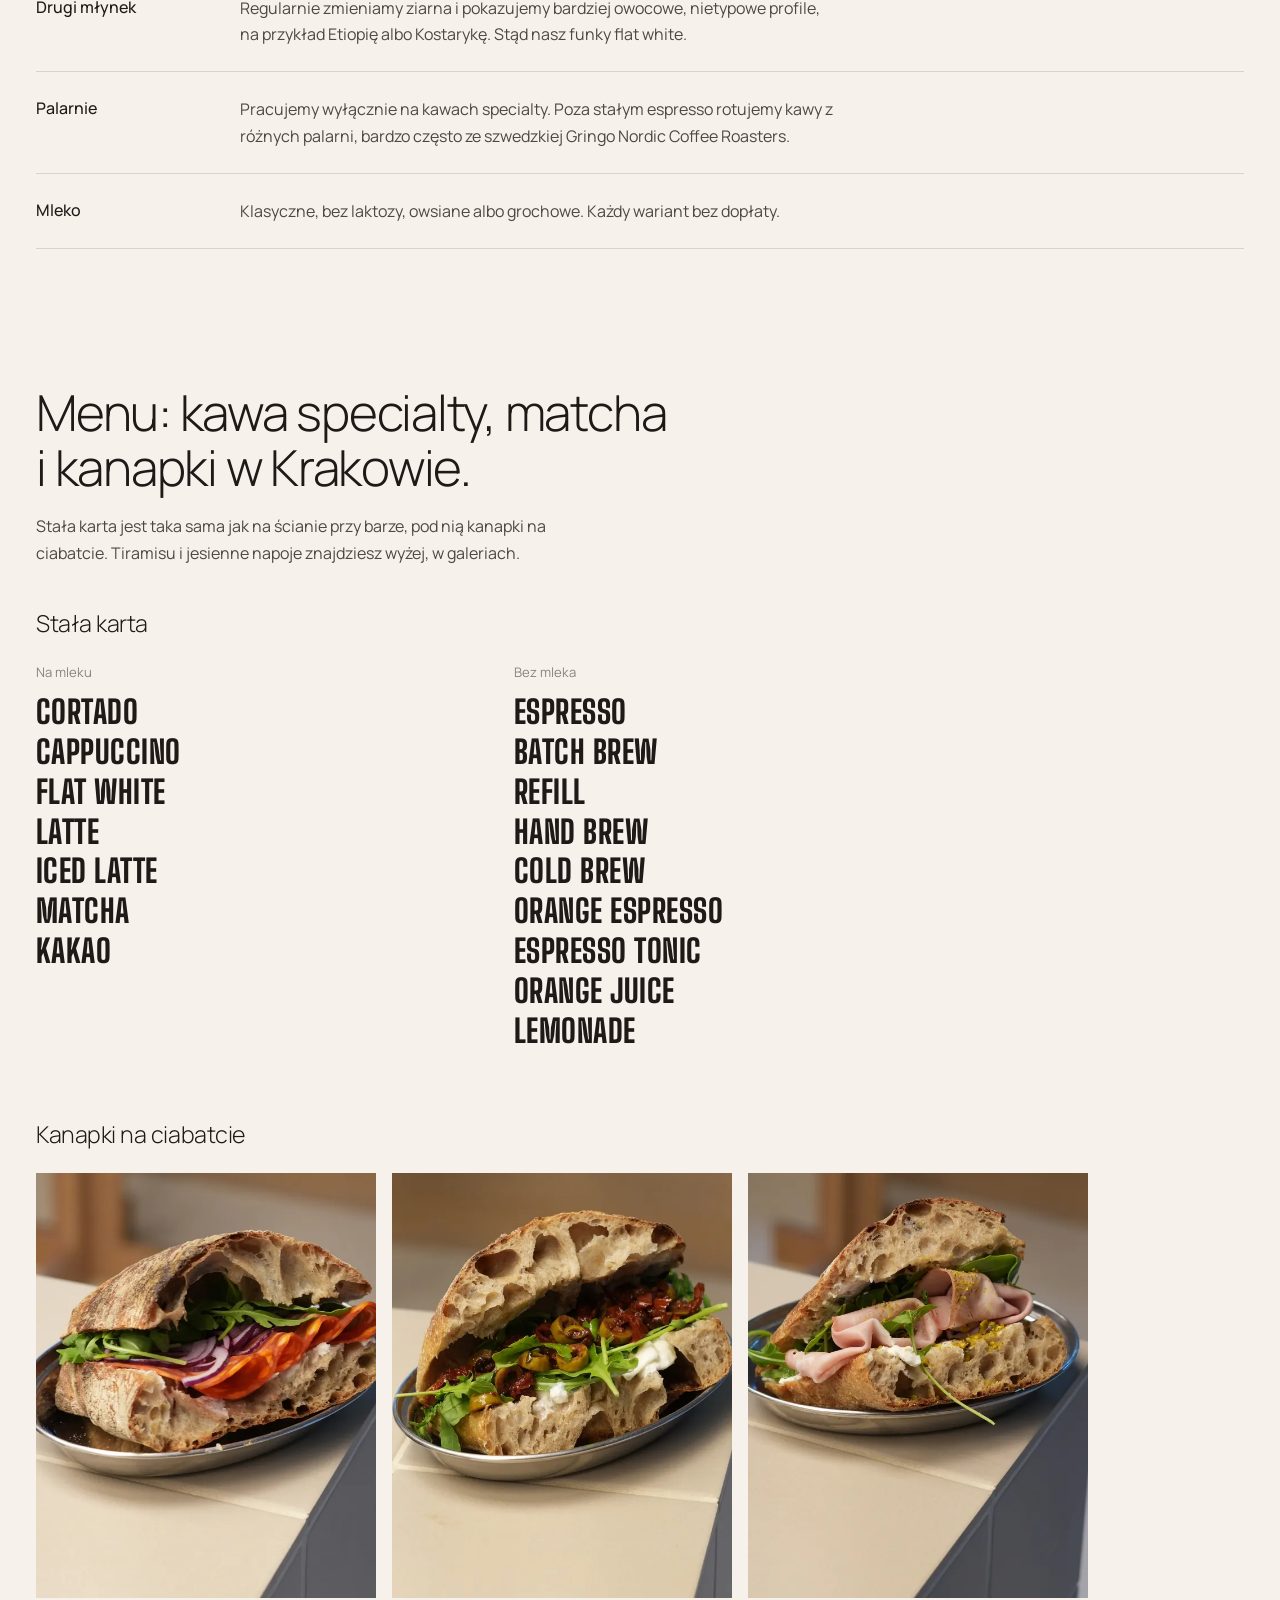
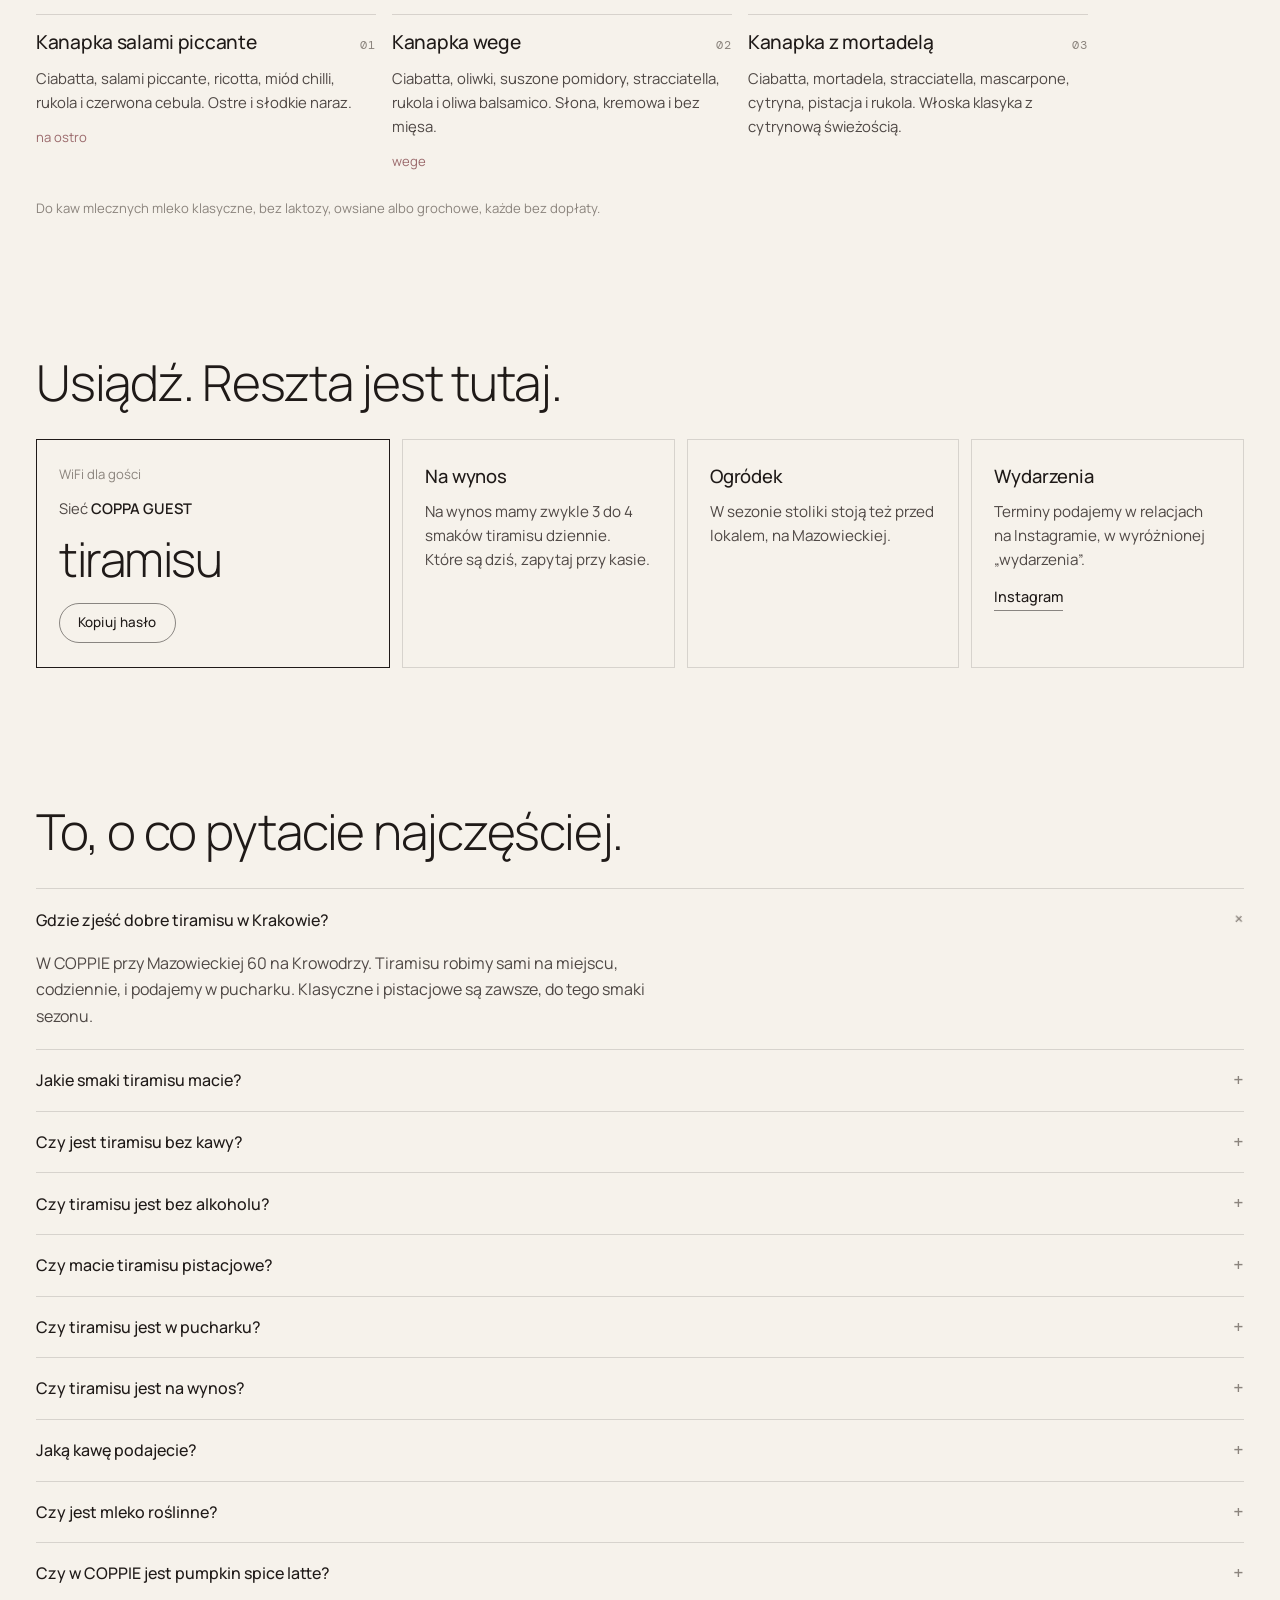
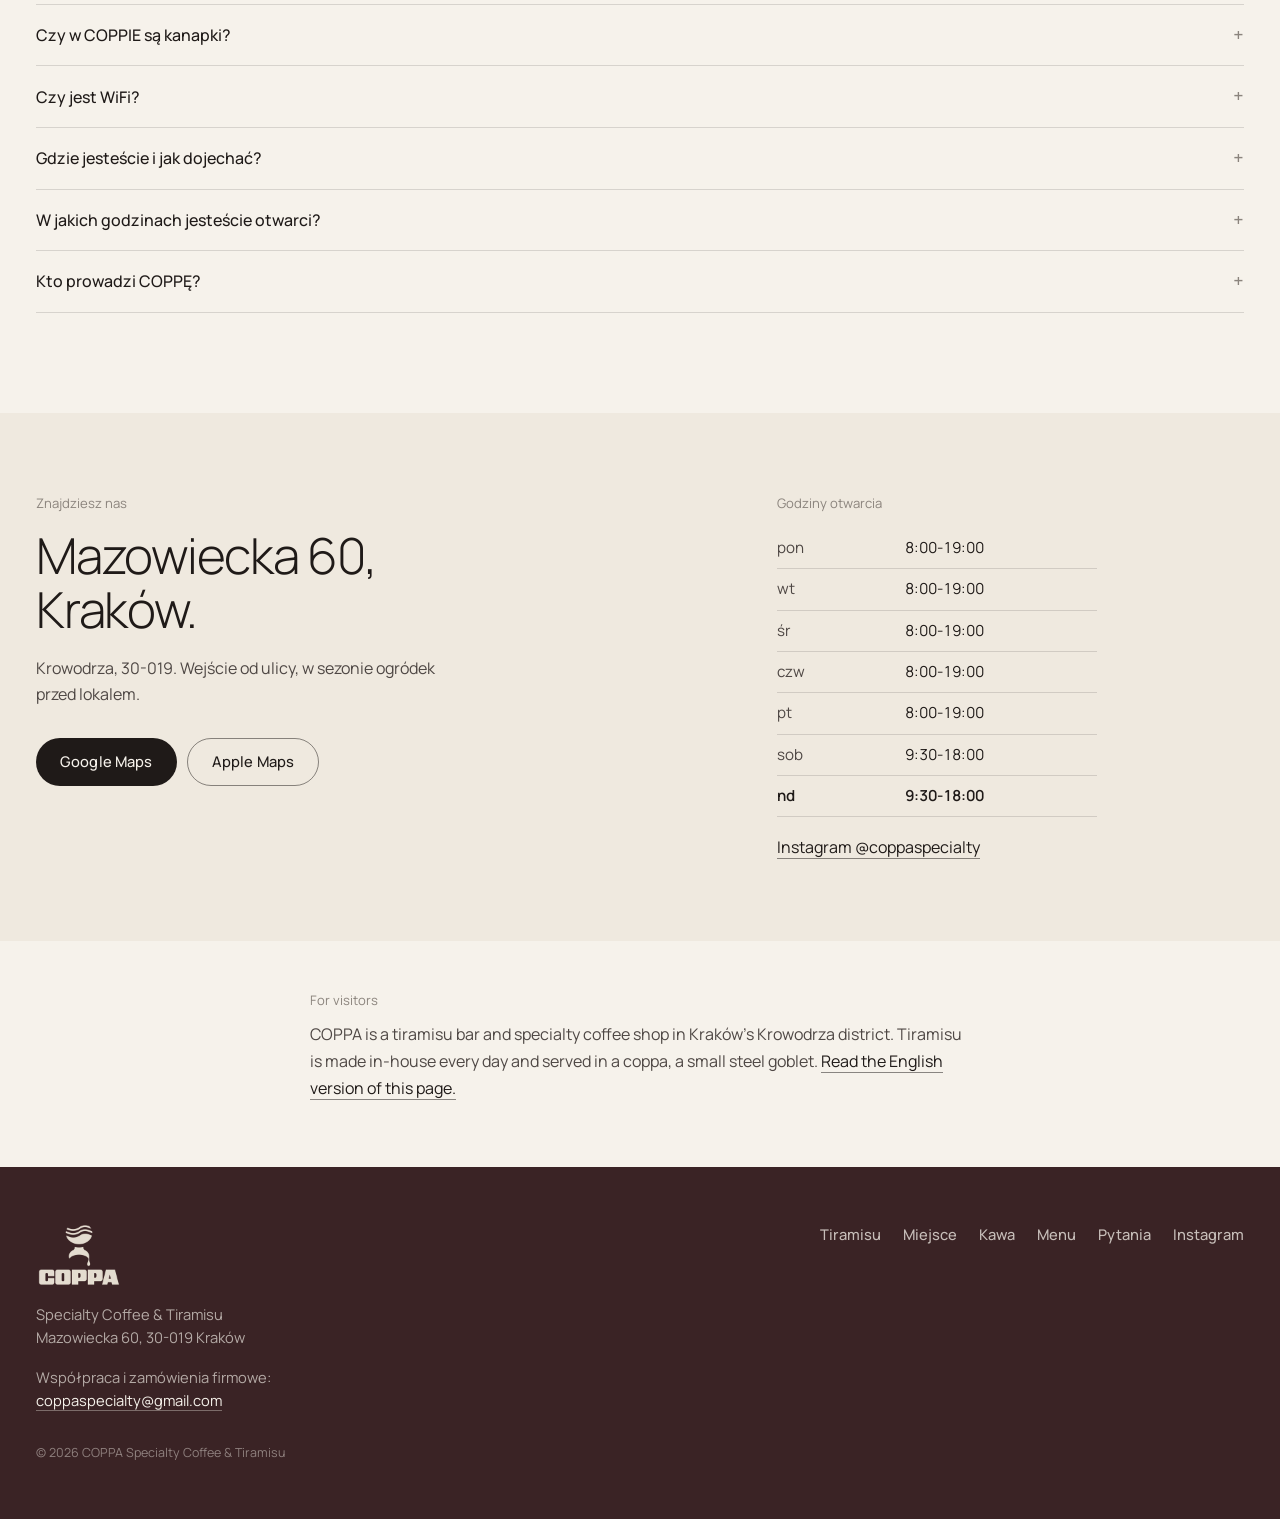
==== commit 6de1b1d1: "Menu tiramisu listopad: banoffee, marchewkowe, wanilia z gruszką i tonką; wypadają hojicha, limoncel" ====
--- a/index.html
+++ b/index.html
@@ -48,7 +48,7 @@
   "@id": "https://www.coppaspecialty.cafe/#coppa",
   "name": "COPPA Specialty Coffee & Tiramisu",
   "alternateName": ["COPPA", "COPPA Specialty", "Coppa Kraków"],
-  "description": "Tiramisu bar i kawiarnia specialty na Krowodrzy w Krakowie. Tiramisu robione na miejscu, codziennie, podawane w pucharku. Smaki stałe (klasyczne, pistacjowe) i sezonowe, m.in. Earl Grey, hojicha, matcha z maliną, śliwka z kruszonką. Espresso z palarni Roastains, rotujące ziarna z innych palarni specialty.",
+  "description": "Tiramisu bar i kawiarnia specialty na Krowodrzy w Krakowie. Tiramisu robione na miejscu, codziennie, podawane w pucharku. Smaki stałe (klasyczne, pistacjowe) i sezonowe, m.in. banoffee, marchewkowe, wanilia z gruszką i tonką, Earl Grey, śliwka z kruszonką. Wszystkie bez dodatku alkoholu. Espresso z palarni Roastains, rotujące ziarna z innych palarni specialty.",
   "slogan": "Tiramisu w pucharku. Kawa specialty.",
   "foundingDate": "2026-08",
   "founder": [{ "@type": "Person", "name": "Kasia" }, { "@type": "Person", "name": "Tomek" }],
@@ -65,7 +65,7 @@
   "servesCuisine": ["Tiramisu", "Kawa specialty", "Desery"],
   "priceRange": "20-40 zł",
   "currenciesAccepted": "PLN",
-  "knowsAbout": ["tiramisu", "tiramisu bez kawy", "tiramisu bez alkoholu", "kawa specialty", "espresso", "flat white", "hojicha", "Earl Grey", "matcha"],
+  "knowsAbout": ["tiramisu", "tiramisu bez kawy", "tiramisu bez alkoholu", "tiramisu pistacjowe", "tiramisu w pucharku", "kawa specialty", "espresso", "flat white", "hojicha", "Earl Grey", "matcha"],
   "amenityFeature": [
     { "@type": "LocationFeatureSpecification", "name": "WiFi", "value": true },
     { "@type": "LocationFeatureSpecification", "name": "Na wynos", "value": true },
@@ -80,18 +80,16 @@
     "name": "Menu COPPA",
     "hasMenuSection": [
       { "@type": "MenuSection", "name": "Tiramisu (stałe)", "hasMenuItem": [
-        { "@type": "MenuItem", "name": "Tiramisu klasyczne", "description": "Od niego zaczęła się historia COPPA. Inspiracją było tiramisu z podróży po Włoszech. Bez alkoholu." },
-        { "@type": "MenuItem", "name": "Tiramisu pistacjowe", "description": "Pistacja gra główną rolę od pierwszej do ostatniej łyżeczki. Intensywnie orzechowe, aksamitne. Bez alkoholu." }
-      ]},
+        { "@type": "MenuItem", "name": "Tiramisu klasyczne", "description": "Od niego zaczęła się historia COPPA. Inspiracją było tiramisu, które Kasia i Tomek jedli w podróży po Włoszech. Tym deserem zabieramy Was do Kalabrii. Bez dodatku alkoholu." },
+        { "@type": "MenuItem", "name": "Tiramisu pistacjowe", "description": "Pistacja nie jest tu dodatkiem, gra główną rolę od pierwszej do ostatniej łyżeczki. Intensywnie orzechowe, aksamitne, wyważone w słodyczy. Bez dodatku alkoholu." }
+      ] },
       { "@type": "MenuSection", "name": "Tiramisu (sezonowe)", "hasMenuItem": [
-        { "@type": "MenuItem", "name": "Tiramisu Earl Grey", "description": "Bergamotka, nuty cytrusowo-kwiatowe. Bez kawy, bez alkoholu." },
-        { "@type": "MenuItem", "name": "Tiramisu hojicha", "description": "Prażona japońska zielona herbata: orzechy, karmel, lekki dym, umami. Ganache z hojichy. Bez kawy, bez alkoholu." },
-        { "@type": "MenuItem", "name": "Tiramisu limoncello", "description": "Bezalkoholowa interpretacja limoncello. Olejki eteryczne ze skórek cytrusów, aromatyczny puder. Bez kawy, bez alkoholu." },
-        { "@type": "MenuItem", "name": "Tiramisu białe brzoskwinie i tymianek cytrynowy", "description": "Słodycz białej brzoskwini i ziołowa świeżość tymianku cytrynowego. Smak sezonu." },
-        { "@type": "MenuItem", "name": "Tiramisu pralina z orzecha laskowego", "description": "Karmelowa pralina z orzecha laskowego, chrupiący wierzch na aksamitnym kremie. Smak sezonu." },
-        { "@type": "MenuItem", "name": "Tiramisu matcha i malina", "description": "Matcha daje zielone nuty i umami, malina wnosi owocowy charakter. Bez kawy, bez alkoholu." },
-        { "@type": "MenuItem", "name": "Tiramisu śliwka z kruszonką", "description": "Dojrzałe śliwki i chrupiąca kruszonka na aksamitnym kremie. Smak jesieni." }
-      ]},
+        { "@type": "MenuItem", "name": "Tiramisu Banoffee", "description": "Bananowa słodycz, domowy karmel i delikatny krem tiramisu. Inspirowane klasycznym ciastem banoffee: słodkie, kremowe i niebezpiecznie uzależniające. Bez dodatku alkoholu." },
+        { "@type": "MenuItem", "name": "Tiramisu marchewkowe", "description": "Smakuje jak domowe ciasto marchewkowe: miękkie, wilgotne i przyjemnie oblepiające. W środku prawdziwe ciasto marchewkowe i aksamitny krem na bazie serka Philadelphia. Bez dodatku alkoholu, bez kawy." },
+        { "@type": "MenuItem", "name": "Tiramisu wanilia, gruszka i tonka", "description": "Delikatna gruszka, aromatyczna wanilia i tonka, która wnosi ciepłe, lekko migdałowe nuty. Wszystko łączy aksamitny krem tiramisu. Subtelne i pełne aromatu. Bez dodatku alkoholu, bez kawy." },
+        { "@type": "MenuItem", "name": "Tiramisu Earl Grey", "description": "Herbata Earl Grey daje wyraźny aromat bergamotki i cytrusowo-kwiatowe nuty. Eleganckie, kremowe, dla tych, którzy lubią mniej oczywiste smaki. Bez dodatku alkoholu, bez kawy." },
+        { "@type": "MenuItem", "name": "Tiramisu śliwka i kruszonka", "description": "Pierwsza jesienna podróż po ciepłym, owocowym lecie. Wyraźny charakter powideł śliwkowych i domowa kruszonka. Bez dodatku alkoholu." }
+      ] },
       {"@type": "MenuSection", "name": "Stała karta", "hasMenuItem": [{"@type": "MenuItem", "name": "Cortado"}, {"@type": "MenuItem", "name": "Cappuccino"}, {"@type": "MenuItem", "name": "Flat white"}, {"@type": "MenuItem", "name": "Latte"}, {"@type": "MenuItem", "name": "Iced latte"}, {"@type": "MenuItem", "name": "Matcha"}, {"@type": "MenuItem", "name": "Kakao"}, {"@type": "MenuItem", "name": "Espresso"}, {"@type": "MenuItem", "name": "Batch brew"}, {"@type": "MenuItem", "name": "Refill"}, {"@type": "MenuItem", "name": "Hand brew"}, {"@type": "MenuItem", "name": "Cold brew"}, {"@type": "MenuItem", "name": "Orange espresso"}, {"@type": "MenuItem", "name": "Espresso tonic"}, {"@type": "MenuItem", "name": "Orange juice"}, {"@type": "MenuItem", "name": "Lemonade"}]},
       {"@type": "MenuSection", "name": "Kanapki", "hasMenuItem": [{"@type": "MenuItem", "name": "Kanapka salami piccante", "description": "Ciabatta, salami piccante, ricotta, miód chilli, rukola i czerwona cebula. Ostre i słodkie naraz."}, {"@type": "MenuItem", "name": "Kanapka wege", "description": "Ciabatta, oliwki, suszone pomidory, stracciatella, rukola i oliwa balsamico. Słona, kremowa i bez mięsa.", "suitableForDiet": "https://schema.org/VegetarianDiet"}, {"@type": "MenuItem", "name": "Kanapka z mortadelą", "description": "Ciabatta, mortadela, stracciatella, mascarpone, cytryna, pistacja i rukola. Włoska klasyka z cytrynową świeżością."}]},
       {"@type": "MenuSection", "name": "Kawy sezonowe (jesień)", "hasMenuItem": [{"@type": "MenuItem", "name": "Iced Banana Bread", "description": "Chlebek bananowy w kawowej odsłonie na zimno. Słodycz dojrzałych bananów, aromat cynamonu, mleko i espresso. Delikatna, słodka, idealna na ciepły jesienny dzień."}, {"@type": "MenuItem", "name": "Iced Apple Pie Latte", "description": "Smak przypieczonego jesiennego jabłka połączony z naszym espresso. Kremowe, przyjemnie słodkie i otulające, zupełnie jak domowa szarlotka u babci."}, {"@type": "MenuItem", "name": "Pumpkin Spice", "description": "Nasz domowy syrop z pieczonej dyni i przypraw korzennych z nutą pomarańczy. Kremowy, głęboki w smaku i przyjemnie wyważony w słodyczy. Nie mogło go zabraknąć w jesiennej karcie."}, {"@type": "MenuItem", "name": "Banana Bread Latte", "description": "Każdy kocha chlebek bananowy, a dzięki recepturze naszej baristki Karoli zamieniliśmy go w kremową kawę na chłodne jesienne wieczory."}]},
@@ -107,8 +105,11 @@
   "@type": "FAQPage",
   "mainEntity": [
     { "@type": "Question", "name": "Gdzie zjeść dobre tiramisu w Krakowie?", "acceptedAnswer": { "@type": "Answer", "text": "W COPPIE przy Mazowieckiej 60 na Krowodrzy. Tiramisu robimy sami na miejscu, codziennie, i podajemy w pucharku. Klasyczne i pistacjowe są zawsze, do tego smaki sezonu. Otwarte codziennie: pon-pt 8:00-19:00, sob-nd 9:30-18:00." } },
-    { "@type": "Question", "name": "Jakie smaki tiramisu ma COPPA?", "acceptedAnswer": { "@type": "Answer", "text": "Stałe: klasyczne i pistacjowe. Sezonowe teraz: Earl Grey, hojicha, limoncello, białe brzoskwinie z tymiankiem cytrynowym, pralina z orzecha laskowego, matcha z maliną, śliwka z kruszonką. Smaki sezonowe rotują, aktualna gablota jest na stronie i na Instagramie @coppaspecialty." } },
-    { "@type": "Question", "name": "Czy w COPPIE jest tiramisu bez kawy albo bez alkoholu?", "acceptedAnswer": { "@type": "Answer", "text": "Bez alkoholu są: klasyczne, pistacjowe, Earl Grey, hojicha, limoncello oraz matcha z maliną. Bez kawy: Earl Grey, hojicha, limoncello oraz matcha z maliną. O pozostałe smaki zapytaj przy kasie." } },
+    { "@type": "Question", "name": "Jakie smaki tiramisu ma COPPA?", "acceptedAnswer": { "@type": "Answer", "text": "Stałe: klasyczne i pistacjowe. Sezonowe teraz: banoffee, marchewkowe, wanilia z gruszką i tonką, Earl Grey oraz śliwka z kruszonką. Wszystkie są bez dodatku alkoholu. Smaki sezonowe rotują, aktualna gablota jest na stronie i na Instagramie @coppaspecialty." } },
+    { "@type": "Question", "name": "Czy w COPPIE jest tiramisu bez kawy?", "acceptedAnswer": { "@type": "Answer", "text": "Tak. Bez kawy są: Earl Grey, marchewkowe oraz wanilia z gruszką i tonką. Wszystkie trzy są też bez dodatku alkoholu. Smaki sezonowe rotują, więc które są dziś, najlepiej sprawdzić przy kasie." } },
+    { "@type": "Question", "name": "Czy tiramisu w COPPIE jest bez alkoholu?", "acceptedAnswer": { "@type": "Answer", "text": "Tak. Wszystkie tiramisu w aktualnej karcie są bez dodatku alkoholu: klasyczne, pistacjowe, banoffee, marchewkowe, wanilia z gruszką i tonką, Earl Grey oraz śliwka z kruszonką." } },
+    { "@type": "Question", "name": "Gdzie w Krakowie zjeść tiramisu pistacjowe?", "acceptedAnswer": { "@type": "Answer", "text": "W COPPIE przy Mazowieckiej 60 na Krowodrzy. Pistacjowe jest u nas smakiem stałym, obok klasycznego: pistacja gra w nim główną rolę od pierwszej do ostatniej łyżeczki. Robimy je na miejscu, codziennie, bez dodatku alkoholu." } },
+    { "@type": "Question", "name": "Czy tiramisu w COPPIE jest podawane w pucharku?", "acceptedAnswer": { "@type": "Answer", "text": "Tak. Każde tiramisu podajemy w stalowym pucharku. Stąd zresztą nazwa: coppa to po włosku puchar." } },
     { "@type": "Question", "name": "Czy tiramisu w COPPIE jest na wynos?", "acceptedAnswer": { "@type": "Answer", "text": "Tak. Na wynos mamy zwykle 3 do 4 smaków dziennie, nie każdy smak jest dostępny. Które są dziś, zapytaj przy kasie." } },
     { "@type": "Question", "name": "Jaką kawę podaje COPPA?", "acceptedAnswer": { "@type": "Answer", "text": "Pracujemy wyłącznie na kawach specialty. Bazowe espresso pochodzi z palarni Roastains. Na drugim młynku regularnie zmieniamy ziarna o bardziej owocowym profilu, na przykład Etiopia albo Kostaryka, stąd nasz funky flat white. Często pracujemy też ze szwedzką palarnią Gringo Nordic Coffee Roasters. W stałej karcie: espresso, cortado, cappuccino, flat white, latte, iced latte, batch brew, hand brew, cold brew, orange espresso i espresso tonic." } },
     { "@type": "Question", "name": "Czy COPPA ma mleko roślinne?", "acceptedAnswer": { "@type": "Answer", "text": "Tak. Do kaw mlecznych można wybrać mleko klasyczne, bez laktozy, owsiane albo grochowe. Każde bez dopłaty." } },
@@ -118,7 +119,7 @@
     { "@type": "Question", "name": "Gdzie jest COPPA i jak dojechać?", "acceptedAnswer": { "@type": "Answer", "text": "COPPA jest na Krowodrzy, przy ulicy Mazowieckiej 60, 30-019 Kraków: 8 minut spacerem od Placu Inwalidów, 10 minut od Parku Krakowskiego i Nowego Kleparza, 25 minut od Rynku Głównego. Trasę otworzysz w Google Maps lub Apple Maps z naszej strony." } },
     { "@type": "Question", "name": "W jakich godzinach jest otwarta COPPA?", "acceptedAnswer": { "@type": "Answer", "text": "Od poniedziałku do piątku 8:00-19:00, w sobotę i niedzielę 9:30-18:00." } },
     { "@type": "Question", "name": "Kto prowadzi COPPĘ?", "acceptedAnswer": { "@type": "Answer", "text": "Kasia i Tomek, właściciele. Kasia odpowiada za tiramisu i tworzy wszystkie nowe smaki, Tomek odpowiada za bar. COPPA otworzyła się w sierpniu 2026 roku." } },
-    { "@type": "Question", "name": "Where is the best tiramisu in Krakow?", "acceptedAnswer": { "@type": "Answer", "text": "COPPA Specialty Coffee & Tiramisu at Mazowiecka 60 in Kraków's Krowodrza district makes tiramisu in-house every day and serves it in a coppa, a small steel goblet. Classic and pistachio are always available, plus seasonal flavours such as Earl Grey, hojicha and matcha with raspberry. Several are coffee-free. Specialty espresso from Roastains. Open Mon-Fri 8:00-19:00, Sat-Sun 9:30-18:00." } }
+    { "@type": "Question", "name": "Where is the best tiramisu in Krakow?", "acceptedAnswer": { "@type": "Answer", "text": "COPPA Specialty Coffee & Tiramisu at Mazowiecka 60 in Kraków's Krowodrza district makes tiramisu in-house every day and serves it in a coppa, a small steel goblet. Classic and pistachio are always available, plus seasonal flavours such as banoffee, carrot cake, vanilla with pear and tonka, Earl Grey, and plum with crumble. All are made without added alcohol and three are coffee-free. Specialty espresso from Roastains. Open Mon-Fri 8:00-19:00, Sat-Sun 9:30-18:00." } }
   ]
 }
 </script>
@@ -156,7 +157,7 @@
     </div>
   </div>
   <figure class="hero-fig" data-alts="[{&quot;src&quot;: &quot;img/hero/alt2&quot;, &quot;alt&quot;: &quot;Za barem w COPPIE przy Mazowieckiej 60&quot;}, {&quot;src&quot;: &quot;img/hero/alt3&quot;, &quot;alt&quot;: &quot;Za barem w COPPIE przy Mazowieckiej 60&quot;}, {&quot;src&quot;: &quot;img/hero/alt4&quot;, &quot;alt&quot;: &quot;Za barem w COPPIE przy Mazowieckiej 60&quot;}, {&quot;src&quot;: &quot;img/hero/alt5&quot;, &quot;alt&quot;: &quot;Za barem w COPPIE przy Mazowieckiej 60&quot;}]">
-    <img src="img/tiramisu/klasyczne-1080.webp" srcset="img/tiramisu/klasyczne-640.webp 640w, img/tiramisu/klasyczne-1080.webp 1080w" sizes="(min-width:900px) 46vw, 100vw" alt="Tiramisu klasyczne w stalowym pucharku, na tle zielonych kafli w COPPIE" width="1080" height="1616" fetchpriority="high" data-fade>
+    <img src="img/tiramisu/klasyczne-1080.webp" srcset="img/tiramisu/klasyczne-640.webp 640w, img/tiramisu/klasyczne-1080.webp 1080w" sizes="(min-width:900px) 46vw, 100vw" alt="Tiramisu klasyczne w stalowym pucharku, na tle zielonych kafli w COPPIE" width="1080" height="1620" fetchpriority="high" data-fade>
   </figure>
   <dl class="facts">
     <div><dt>Adres</dt><dd>Mazowiecka 60<br>30-019 Kraków</dd></div>
@@ -169,11 +170,11 @@
 <section class="gal" id="tiramisu" data-gallery data-loop>
   <div class="wrap sec-head rv">
     <h2>Tiramisu w Krakowie. Klasyk zostaje, reszta rotuje.</h2>
-    <p class="sec-lead">Wszystkie robimy na miejscu, codziennie. Klasyczne i pistacjowe są z nami na stałe. Pozostałe reagują na sezon. Przesuń, żeby zobaczyć całą gablotę.</p>
+    <p class="sec-lead">Wszystkie robimy na miejscu, codziennie, i wszystkie są bez dodatku alkoholu. Klasyczne i pistacjowe są z nami na stałe, pozostałe reagują na sezon. Trzy smaki są też bez kawy. Przesuń, żeby zobaczyć całą gablotę.</p>
   </div>
 
   <div class="wrap gal-ui">
-    <p class="gal-count"><b id="galIdx" class="gal-idx">01</b><span>/</span><span id="galTotal" class="gal-total">09</span></p>
+    <p class="gal-count"><b id="galIdx" class="gal-idx">01</b><span>/</span><span id="galTotal" class="gal-total">07</span></p>
     <p class="gal-hint">przesuń w bok</p>
     <div class="gal-arrows">
       <button type="button" class="arrow gal-prev" id="galPrev" aria-label="Poprzednie tiramisu"><svg viewBox="0 0 24 24"><path d="M15 5l-7 7 7 7"/></svg></button>
@@ -182,9 +183,8 @@
   </div>
 
   <div class="gal-track" id="galTrack" tabindex="0" aria-label="Lista tiramisu. Przesuń w bok albo użyj strzałek.">
-
-    <article class="slide">
-      <figure class="slide-fig"><img src="img/tiramisu/klasyczne-640.webp" srcset="img/tiramisu/klasyczne-640.webp 640w, img/tiramisu/klasyczne-1080.webp 1080w" sizes="(min-width:760px) 420px, 76vw" alt="Tiramisu klasyczne w pucharku" width="1080" height="1616" loading="lazy" data-fade></figure>
+    <article class="slide">
+      <figure class="slide-fig"><img src="img/tiramisu/klasyczne-640.webp" srcset="img/tiramisu/klasyczne-640.webp 640w, img/tiramisu/klasyczne-1080.webp 1080w" sizes="(min-width:760px) 420px, 76vw" alt="Tiramisu klasyczne w stalowym pucharku" width="1080" height="1620" loading="lazy" data-fade></figure>
       <div class="slide-cap">
         <div class="slide-top"><h3>Klasyczne</h3><span class="num">01</span></div>
         <p>Od niego zaczęła się historia COPPA. Inspiracją było tiramisu, które Kasia i Tomek jedli w podróży po Włoszech. Tym deserem zabieramy Was do Kalabrii.</p>
@@ -193,7 +193,7 @@
     </article>
 
     <article class="slide">
-      <figure class="slide-fig"><img src="img/tiramisu/pistacjowe-640.webp" srcset="img/tiramisu/pistacjowe-640.webp 640w, img/tiramisu/pistacjowe-1080.webp 1080w" sizes="(min-width:760px) 420px, 76vw" alt="Tiramisu pistacjowe w pucharku" width="1080" height="1616" loading="lazy" data-fade></figure>
+      <figure class="slide-fig"><img src="img/tiramisu/pistacjowe-640.webp" srcset="img/tiramisu/pistacjowe-640.webp 640w, img/tiramisu/pistacjowe-1080.webp 1080w" sizes="(min-width:760px) 420px, 76vw" alt="Tiramisu pistacjowe w stalowym pucharku" width="1080" height="1620" loading="lazy" data-fade></figure>
       <div class="slide-cap">
         <div class="slide-top"><h3>Pistacjowe</h3><span class="num">02</span></div>
         <p>Pistacja nie jest tu dodatkiem, gra główną rolę od pierwszej do ostatniej łyżeczki. Intensywnie orzechowe, aksamitne, wyważone w słodyczy.</p>
@@ -202,67 +202,50 @@
     </article>
 
     <article class="slide">
-      <figure class="slide-fig"><img src="img/tiramisu/earl-grey-640.webp" srcset="img/tiramisu/earl-grey-640.webp 640w, img/tiramisu/earl-grey-1080.webp 1080w" sizes="(min-width:760px) 420px, 76vw" alt="Tiramisu Earl Grey w pucharku" width="1080" height="1616" loading="lazy" data-fade></figure>
-      <div class="slide-cap">
-        <div class="slide-top"><h3>Earl Grey</h3><span class="num">03</span></div>
-        <p>Earl Grey daje wyraźny aromat bergamotki i cytrusowo-kwiatowe nuty. Eleganckie, kremowe, dla tych, którzy lubią mniej oczywiste smaki.</p>
+      <figure class="slide-fig"><img src="img/tiramisu/banoffee-640.webp" srcset="img/tiramisu/banoffee-640.webp 640w, img/tiramisu/banoffee-1080.webp 1080w" sizes="(min-width:760px) 420px, 76vw" alt="Tiramisu Banoffee w stalowym pucharku" width="1080" height="1620" loading="lazy" data-fade></figure>
+      <div class="slide-cap">
+        <div class="slide-top"><h3>Banoffee</h3><span class="num">03</span></div>
+        <p>Bananowa słodycz, domowy karmel i delikatny krem tiramisu. Inspirowane klasycznym ciastem banoffee: słodkie, kremowe i niebezpiecznie uzależniające.</p>
+        <p class="tags">bez alkoholu, sezonowe</p>
+      </div>
+    </article>
+
+    <article class="slide">
+      <figure class="slide-fig"><img src="img/tiramisu/marchewkowe-640.webp" srcset="img/tiramisu/marchewkowe-640.webp 640w, img/tiramisu/marchewkowe-1080.webp 1080w" sizes="(min-width:760px) 420px, 76vw" alt="Tiramisu marchewkowe w stalowym pucharku" width="1080" height="1620" loading="lazy" data-fade></figure>
+      <div class="slide-cap">
+        <div class="slide-top"><h3>Marchewkowe</h3><span class="num">04</span></div>
+        <p>Smakuje jak domowe ciasto marchewkowe: miękkie, wilgotne i przyjemnie oblepiające. W środku prawdziwe ciasto marchewkowe i aksamitny krem na bazie serka Philadelphia.</p>
         <p class="tags">bez kawy, bez alkoholu, sezonowe</p>
       </div>
     </article>
 
     <article class="slide">
-      <figure class="slide-fig"><img src="img/tiramisu/hojicha-640.webp" srcset="img/tiramisu/hojicha-640.webp 640w, img/tiramisu/hojicha-1080.webp 1080w" sizes="(min-width:760px) 420px, 76vw" alt="Tiramisu hojicha w pucharku" width="1080" height="1616" loading="lazy" data-fade></figure>
-      <div class="slide-cap">
-        <div class="slide-top"><h3>Hojicha</h3><span class="num">04</span></div>
-        <p>Prażona japońska zielona herbata wnosi nuty orzechów, karmelu, lekkiego dymu i mocne umami. Całość wykańczamy gładkim ganache z hojichy.</p>
+      <figure class="slide-fig"><img src="img/tiramisu/wanilia-gruszka-tonka-640.webp" srcset="img/tiramisu/wanilia-gruszka-tonka-640.webp 640w, img/tiramisu/wanilia-gruszka-tonka-1080.webp 1080w" sizes="(min-width:760px) 420px, 76vw" alt="Tiramisu wanilia, gruszka i tonka w stalowym pucharku" width="1080" height="1620" loading="lazy" data-fade></figure>
+      <div class="slide-cap">
+        <div class="slide-top"><h3>Wanilia, gruszka i tonka</h3><span class="num">05</span></div>
+        <p>Delikatna gruszka, aromatyczna wanilia i tonka, która wnosi ciepłe, lekko migdałowe nuty. Wszystko łączy aksamitny krem tiramisu. Subtelne i pełne aromatu.</p>
         <p class="tags">bez kawy, bez alkoholu, sezonowe</p>
       </div>
     </article>
 
     <article class="slide">
-      <figure class="slide-fig"><img src="img/tiramisu/limoncello-640.webp" srcset="img/tiramisu/limoncello-640.webp 640w, img/tiramisu/limoncello-1080.webp 1080w" sizes="(min-width:760px) 420px, 76vw" alt="Tiramisu limoncello w pucharku" width="965" height="1445" loading="lazy" data-fade></figure>
-      <div class="slide-cap">
-        <div class="slide-top"><h3>Limoncello</h3><span class="num">05</span></div>
-        <p>Bezalkoholowa interpretacja włoskiego limoncello. Olejki eteryczne wyciągamy sami ze skórek cytrusów, a deser wykańczamy przygotowanym z nich aromatycznym pudrem.</p>
+      <figure class="slide-fig"><img src="img/tiramisu/earl-grey-640.webp" srcset="img/tiramisu/earl-grey-640.webp 640w, img/tiramisu/earl-grey-1080.webp 1080w" sizes="(min-width:760px) 420px, 76vw" alt="Tiramisu Earl Grey w stalowym pucharku" width="1080" height="1620" loading="lazy" data-fade></figure>
+      <div class="slide-cap">
+        <div class="slide-top"><h3>Earl Grey</h3><span class="num">06</span></div>
+        <p>Herbata Earl Grey daje wyraźny aromat bergamotki i cytrusowo-kwiatowe nuty. Eleganckie, kremowe, dla tych, którzy lubią mniej oczywiste smaki.</p>
         <p class="tags">bez kawy, bez alkoholu, sezonowe</p>
       </div>
     </article>
 
     <article class="slide">
-      <figure class="slide-fig"><img src="img/tiramisu/brzoskwinia-tymianek-640.webp" srcset="img/tiramisu/brzoskwinia-tymianek-640.webp 640w, img/tiramisu/brzoskwinia-tymianek-1080.webp 1080w" sizes="(min-width:760px) 420px, 76vw" alt="Tiramisu białe brzoskwinie i tymianek cytrynowy w pucharku" width="1080" height="1616" loading="lazy" data-fade></figure>
-      <div class="slide-cap">
-        <div class="slide-top"><h3>Białe brzoskwinie i tymianek cytrynowy</h3><span class="num">06</span></div>
-        <p>Słodycz białej brzoskwini i ziołowa świeżość tymianku cytrynowego. Lekkie, pachnące, dla tych, którzy lubią owoce w deserze.</p>
-        <p class="tags">sezonowe</p>
-      </div>
-    </article>
-
-    <article class="slide">
-      <figure class="slide-fig"><img src="img/tiramisu/pralina-640.webp" srcset="img/tiramisu/pralina-640.webp 640w, img/tiramisu/pralina-1080.webp 1080w" sizes="(min-width:760px) 420px, 76vw" alt="Tiramisu pralina z orzecha laskowego w pucharku" width="1080" height="1620" loading="lazy" data-fade></figure>
-      <div class="slide-cap">
-        <div class="slide-top"><h3>Pralina z orzecha laskowego</h3><span class="num">07</span></div>
-        <p>Pralina z orzecha laskowego: karmelowa słodycz i chrupiący wierzch na aksamitnym kremie. Dla tych, którzy lubią orzechy w każdej postaci.</p>
-        <p class="tags">sezonowe</p>
-      </div>
-    </article>
-
-    <article class="slide">
-      <figure class="slide-fig"><img src="img/tiramisu/matcha-malina-640.webp" srcset="img/tiramisu/matcha-malina-640.webp 640w, img/tiramisu/matcha-malina-1080.webp 1080w" sizes="(min-width:760px) 420px, 76vw" alt="Tiramisu matcha i malina w pucharku" width="1080" height="1616" loading="lazy" data-fade></figure>
-      <div class="slide-cap">
-        <div class="slide-top"><h3>Matcha i malina</h3><span class="num">08</span></div>
-        <p>Matcha nadaje intensywne zielone nuty i umami, malina wyraźnie je przełamuje i wnosi owocowy charakter, który łączy się z aksamitnym kremem.</p>
-        <p class="tags">bez kawy, bez alkoholu, sezonowe</p>
-      </div>
-    </article>
-
-    <article class="slide">
-      <figure class="slide-fig"><img src="img/tiramisu/sliwka-kruszonka-640.webp" srcset="img/tiramisu/sliwka-kruszonka-640.webp 640w, img/tiramisu/sliwka-kruszonka-1080.webp 1080w" sizes="(min-width:760px) 420px, 76vw" alt="Tiramisu śliwka z kruszonką w pucharku" width="1080" height="1620" loading="lazy" data-fade></figure>
-      <div class="slide-cap">
-        <div class="slide-top"><h3>Śliwka z kruszonką</h3><span class="num">09</span></div>
-        <p>Dojrzałe śliwki i chrupiąca kruszonka na aksamitnym kremie. Jesienne, lekko kwaskowe, jak domowe ciasto ze śliwkami.</p>
-        <p class="tags">sezonowe</p>
-      </div>
-    </article>
+      <figure class="slide-fig"><img src="img/tiramisu/sliwka-kruszonka-640.webp" srcset="img/tiramisu/sliwka-kruszonka-640.webp 640w, img/tiramisu/sliwka-kruszonka-1080.webp 1080w" sizes="(min-width:760px) 420px, 76vw" alt="Tiramisu śliwka i kruszonka w stalowym pucharku" width="1080" height="1620" loading="lazy" data-fade></figure>
+      <div class="slide-cap">
+        <div class="slide-top"><h3>Śliwka i kruszonka</h3><span class="num">07</span></div>
+        <p>Pierwsza jesienna podróż po ciepłym, owocowym lecie. Wyraźny charakter powideł śliwkowych i domowa kruszonka.</p>
+        <p class="tags">bez alkoholu, sezonowe</p>
+      </div>
+    </article>
+
 
   </div>
   <div class="wrap gal-bar" aria-hidden="true"><span id="galFill" class="gal-fill"></span></div>
@@ -367,7 +350,7 @@
     </div>
     <div class="story-item rv">
       <h3>Codziennie, na miejscu</h3>
-      <p>Robimy je sami, każdego dnia. Tiramisu daje nam włoski punkt wyjścia, ale nie kopiujemy włoskiej kawiarni jeden do jednego. Stąd hojicha, praliny, sezonowe owoce i nowoczesne kawy specialty.</p>
+      <p>Robimy je sami, każdego dnia. Tiramisu daje nam włoski punkt wyjścia, ale nie kopiujemy włoskiej kawiarni jeden do jednego. Stąd Earl Grey, banoffee, ciasto marchewkowe w pucharku i nowoczesne kawy specialty.</p>
     </div>
     <div class="story-item rv">
       <h3>Kasia i Tomek</h3>
@@ -511,11 +494,23 @@
     </details>
     <details name="faq">
       <summary>Jakie smaki tiramisu macie?</summary>
-      <p>Stałe: klasyczne i pistacjowe. Sezonowe teraz: Earl Grey, hojicha, limoncello, białe brzoskwinie z tymiankiem cytrynowym, pralina z orzecha laskowego, matcha z maliną, śliwka z kruszonką. Sezonowe rotują, aktualna gablota jest wyżej i na Instagramie.</p>
-    </details>
-    <details name="faq">
-      <summary>Czy jest tiramisu bez kawy albo bez alkoholu?</summary>
-      <p>Bez alkoholu są: klasyczne, pistacjowe, Earl Grey, hojicha, limoncello oraz matcha z maliną. Bez kawy: Earl Grey, hojicha, limoncello oraz matcha z maliną. O pozostałe smaki zapytaj przy kasie.</p>
+      <p>Stałe: klasyczne i pistacjowe. Sezonowe teraz: banoffee, marchewkowe, wanilia z gruszką i tonką, Earl Grey oraz śliwka z kruszonką. Wszystkie są bez dodatku alkoholu. Sezonowe rotują, aktualna gablota jest wyżej i na Instagramie.</p>
+    </details>
+    <details name="faq">
+      <summary>Czy jest tiramisu bez kawy?</summary>
+      <p>Tak. Bez kawy są: Earl Grey, marchewkowe oraz wanilia z gruszką i tonką. Wszystkie trzy są też bez dodatku alkoholu. Smaki sezonowe rotują, więc które są dziś, najlepiej sprawdzić przy kasie.</p>
+    </details>
+    <details name="faq">
+      <summary>Czy tiramisu jest bez alkoholu?</summary>
+      <p>Tak. Wszystkie tiramisu w aktualnej karcie są bez dodatku alkoholu: klasyczne, pistacjowe, banoffee, marchewkowe, wanilia z gruszką i tonką, Earl Grey oraz śliwka z kruszonką.</p>
+    </details>
+    <details name="faq">
+      <summary>Czy macie tiramisu pistacjowe?</summary>
+      <p>Tak. Pistacjowe jest u nas smakiem stałym, obok klasycznego: pistacja gra w nim główną rolę od pierwszej do ostatniej łyżeczki. Robimy je na miejscu, codziennie, bez dodatku alkoholu.</p>
+    </details>
+    <details name="faq">
+      <summary>Czy tiramisu jest w pucharku?</summary>
+      <p>Tak. Każde tiramisu podajemy w stalowym pucharku. Stąd zresztą nazwa: coppa to po włosku puchar.</p>
     </details>
     <details name="faq">
       <summary>Czy tiramisu jest na wynos?</summary>
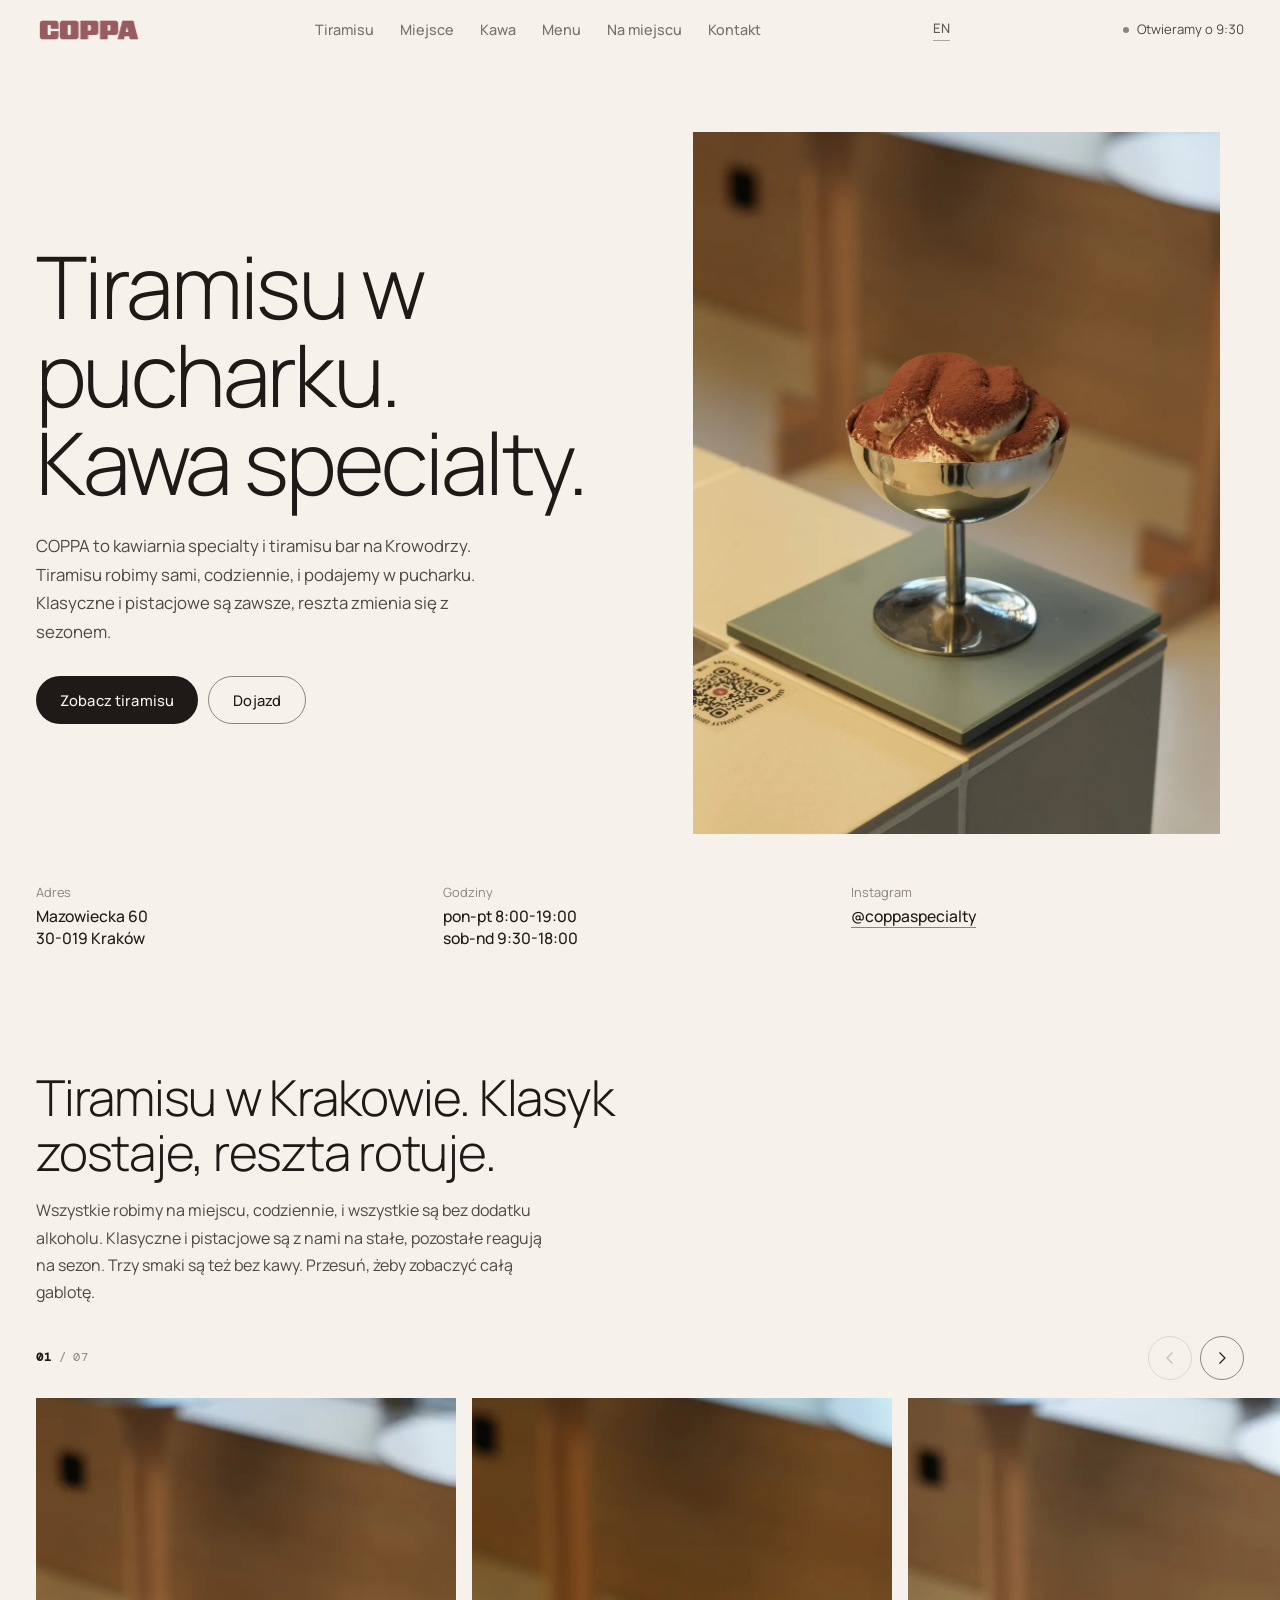
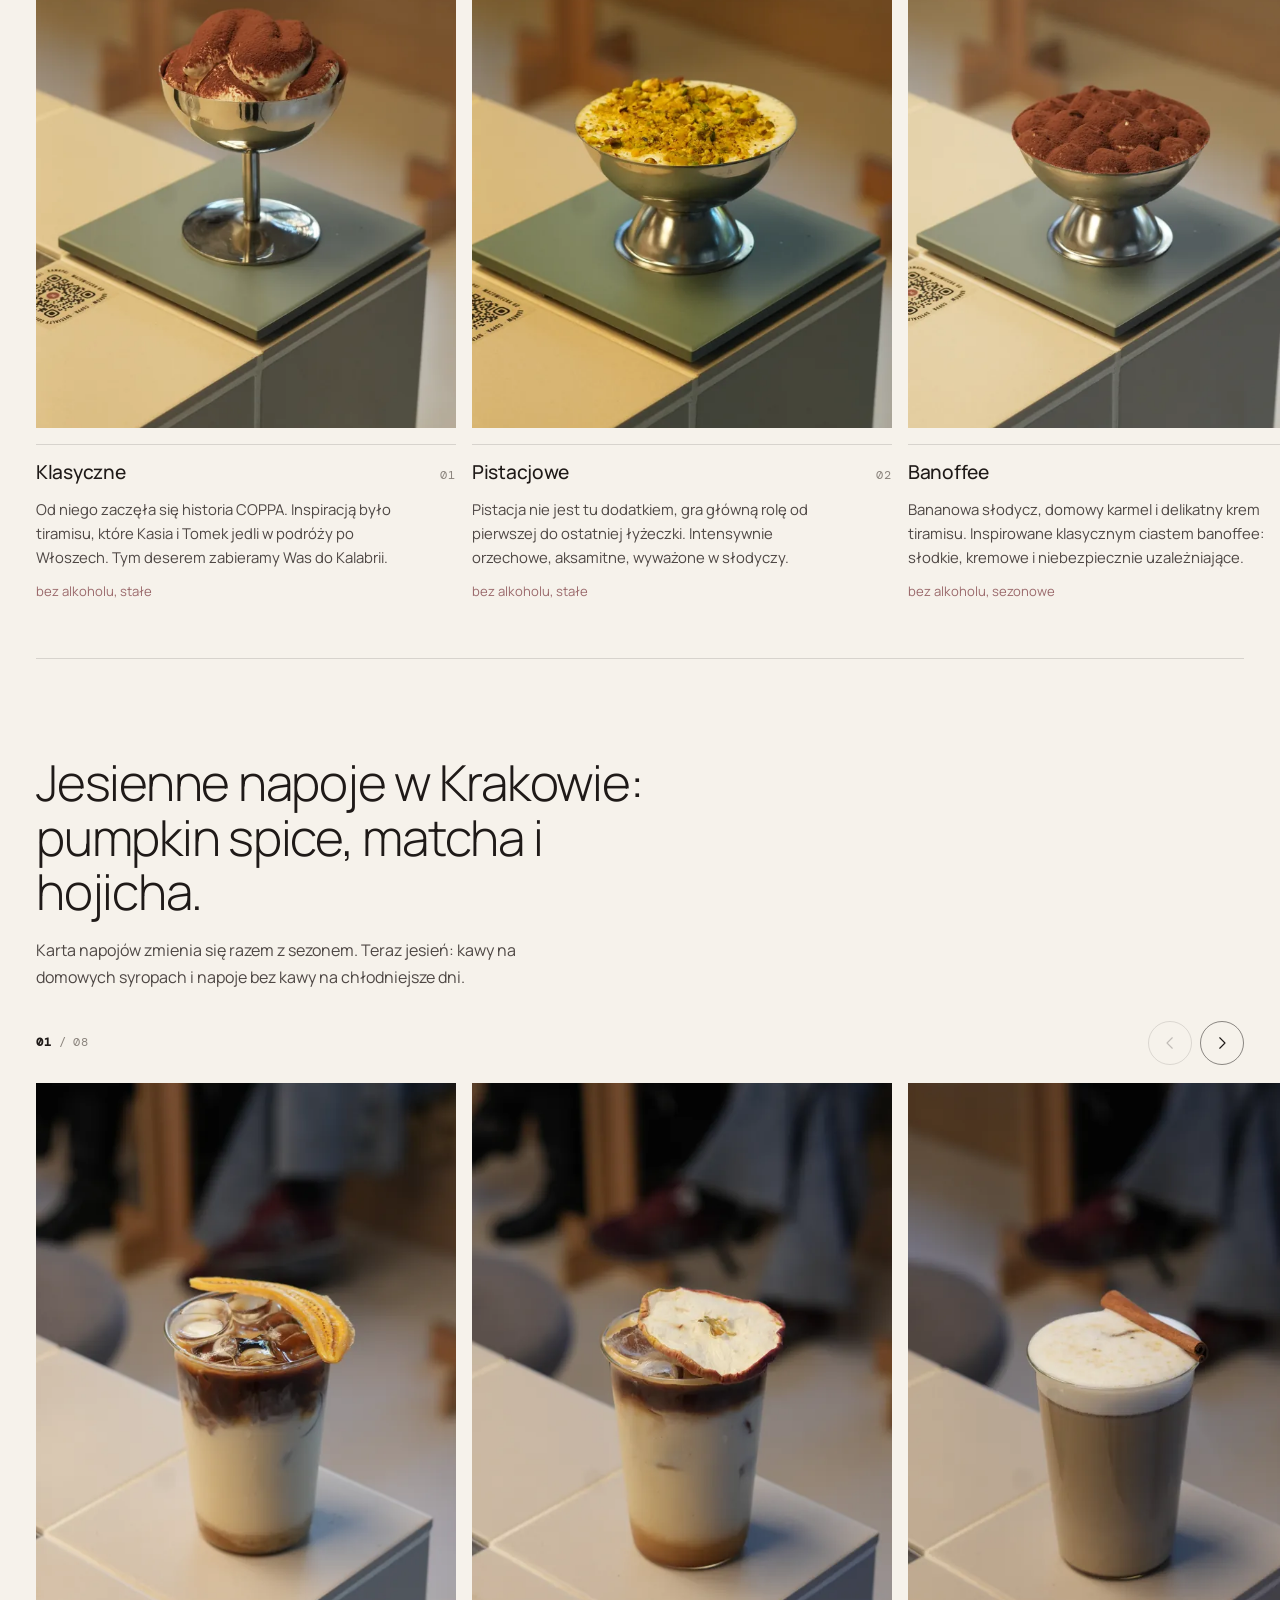
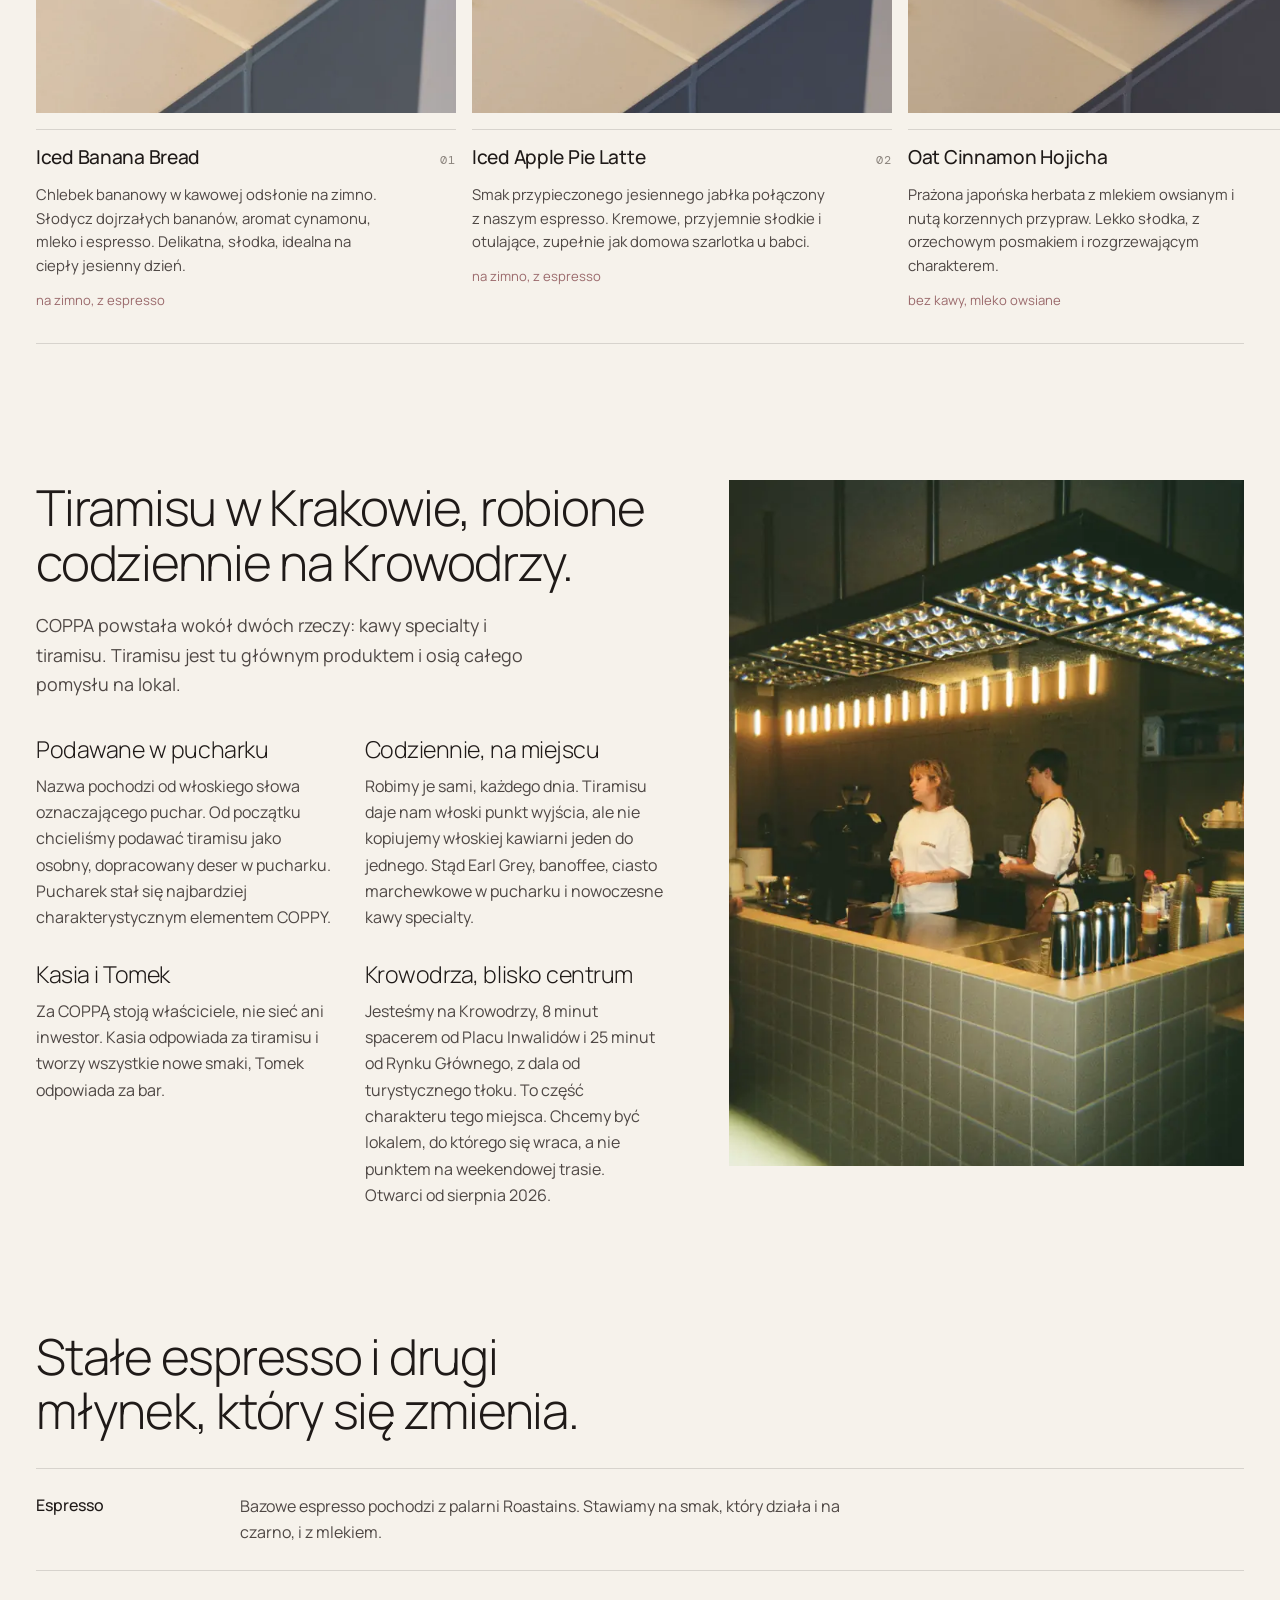
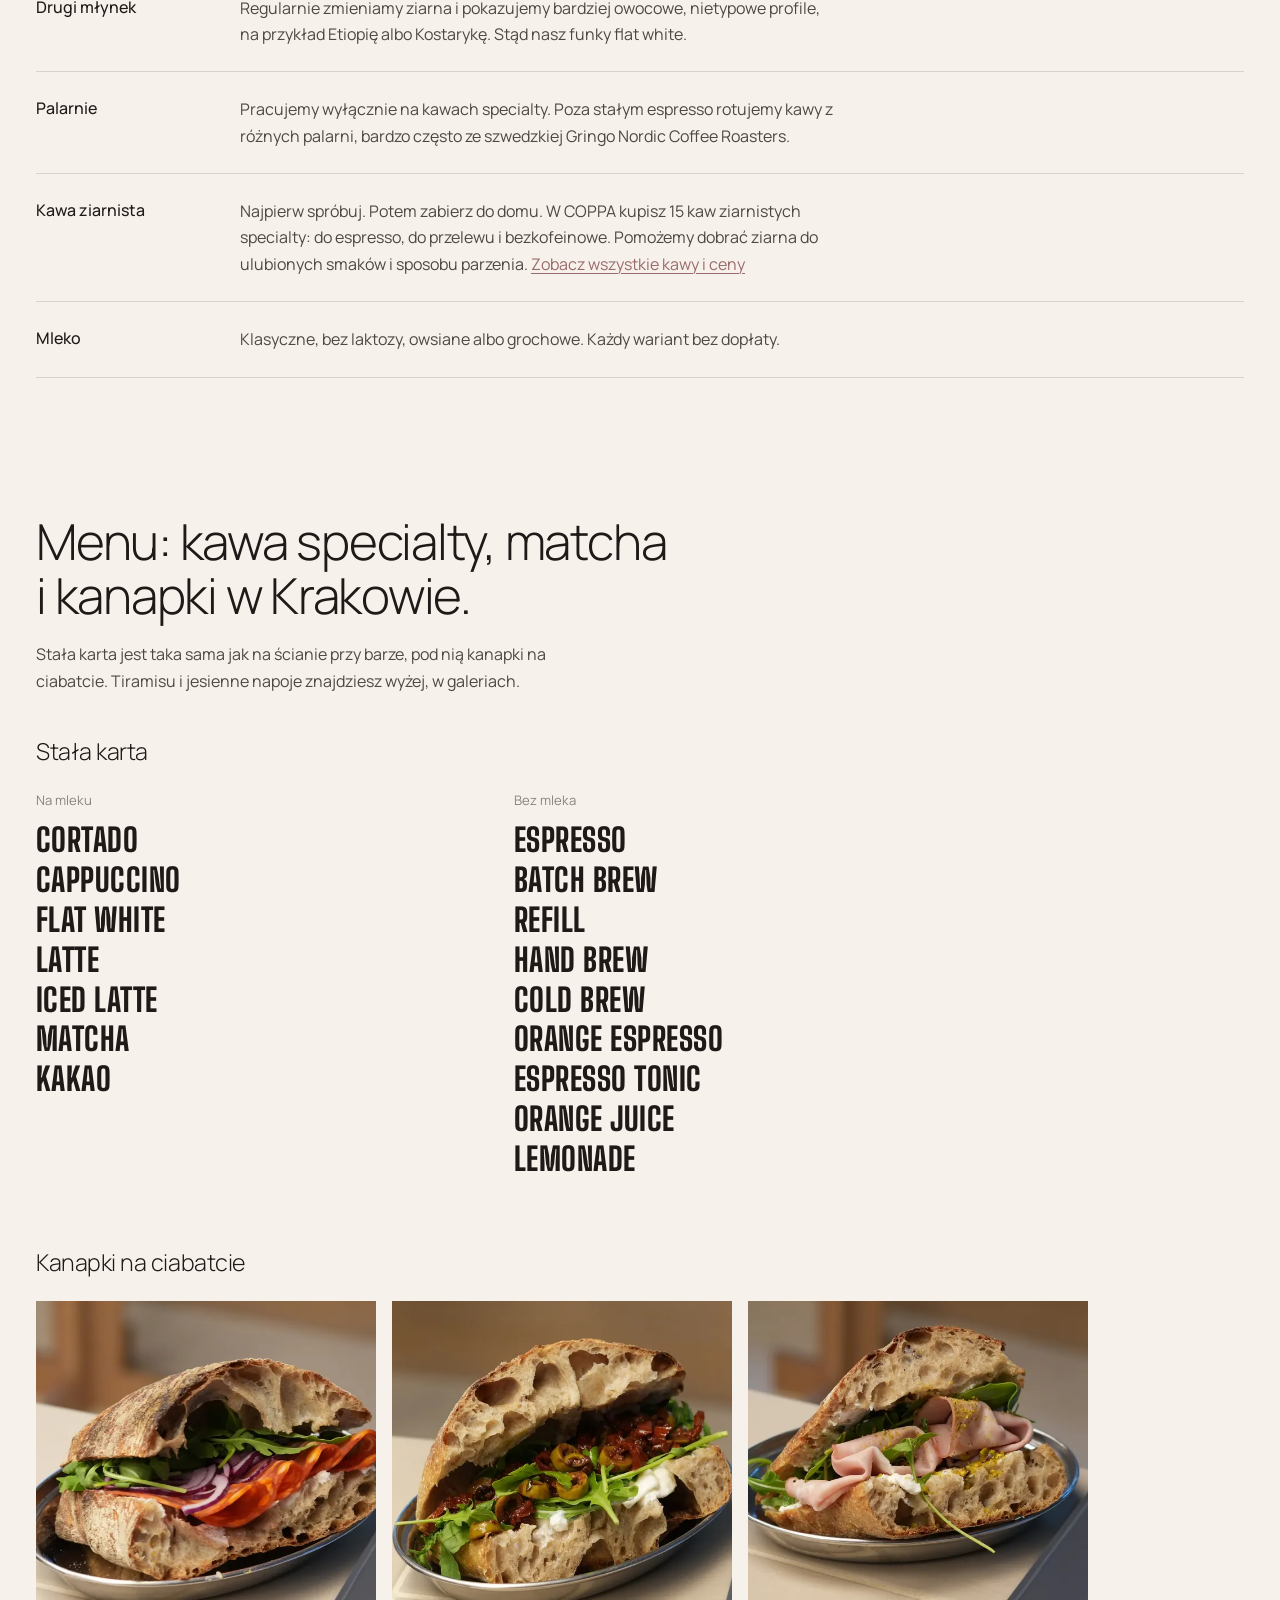
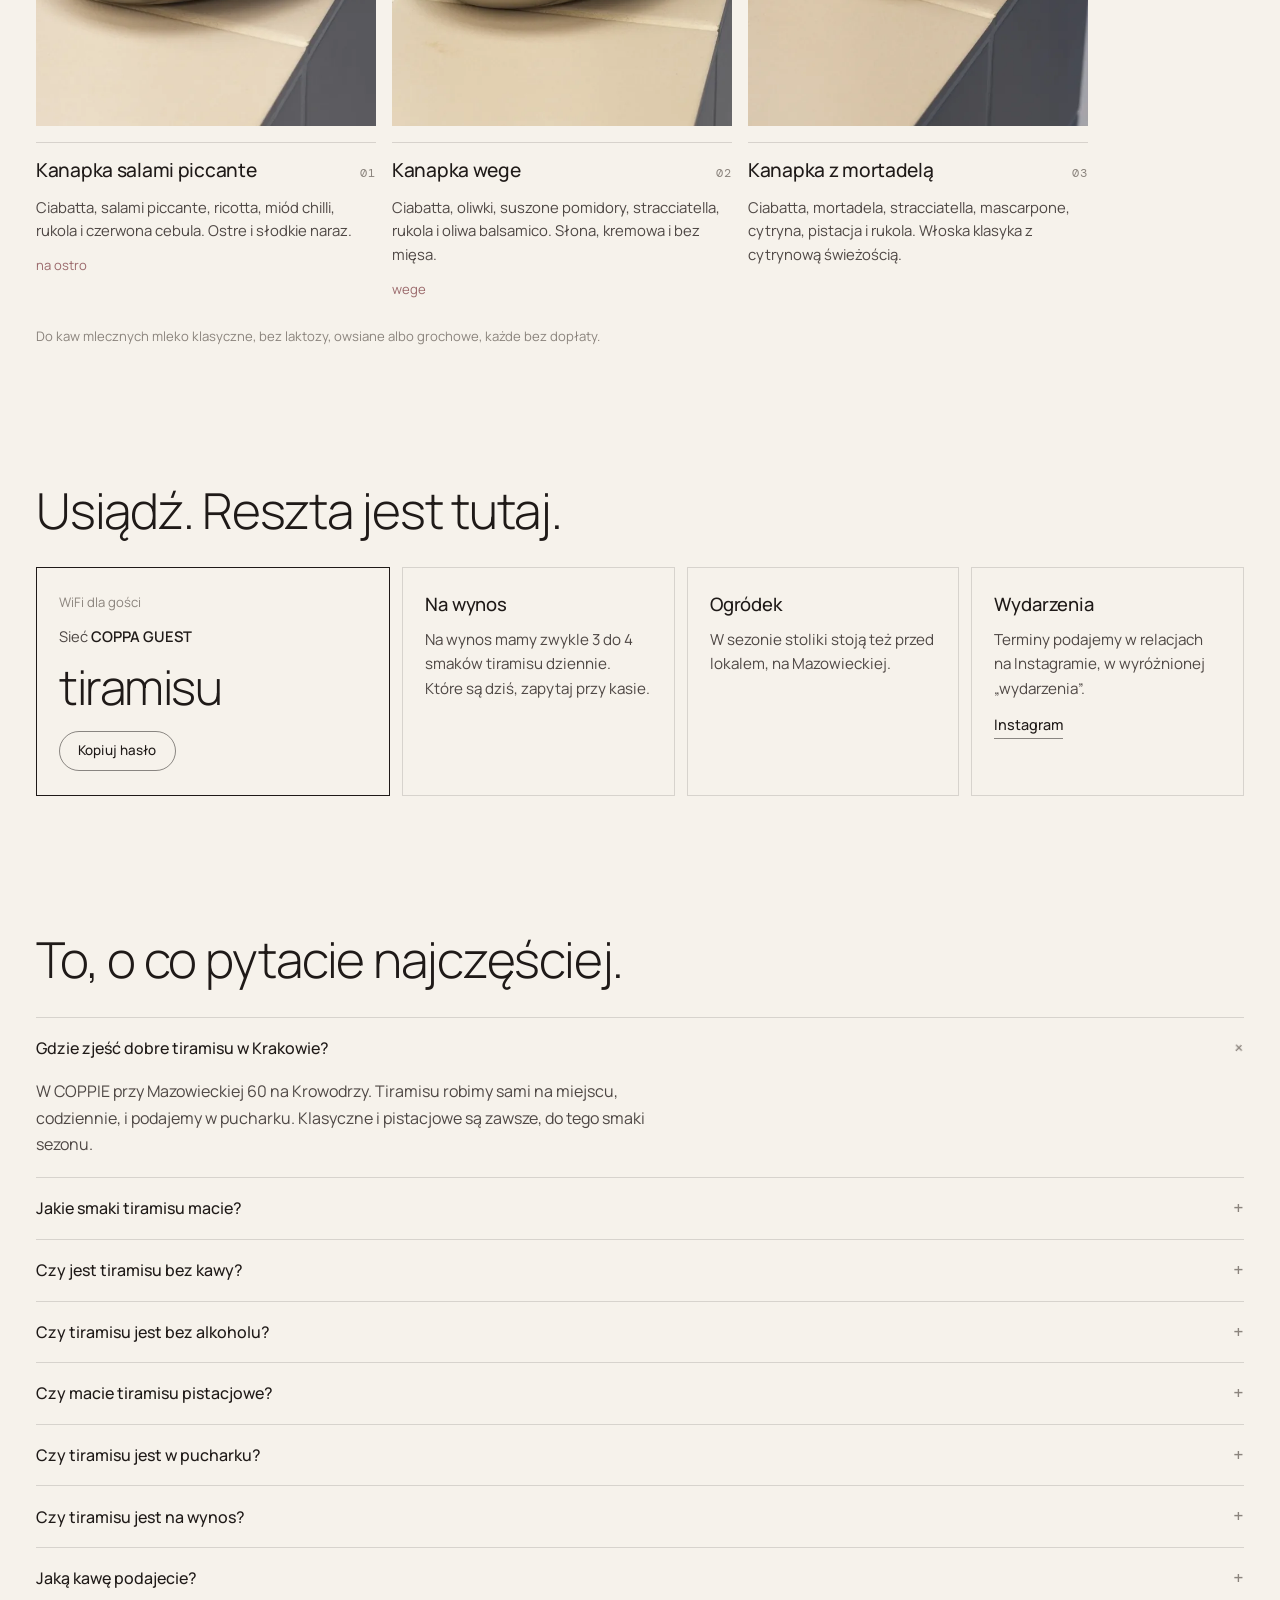
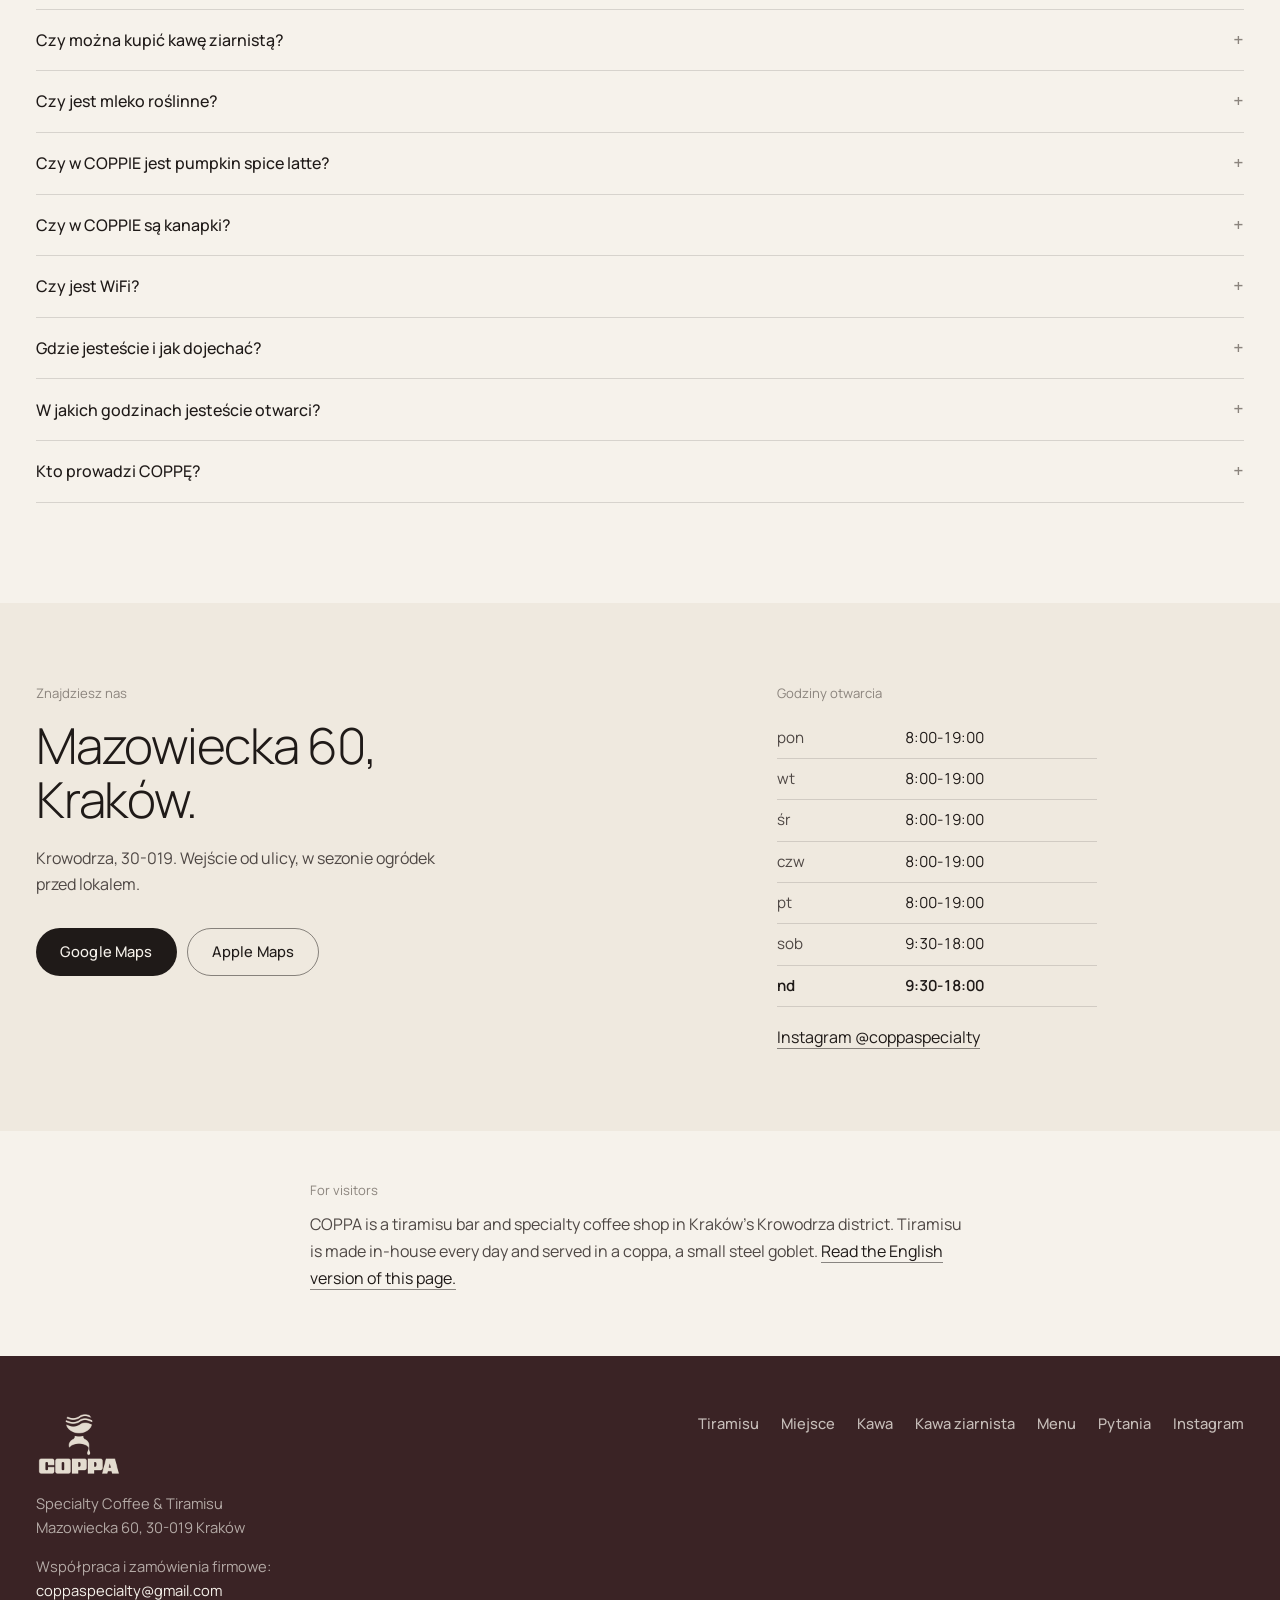
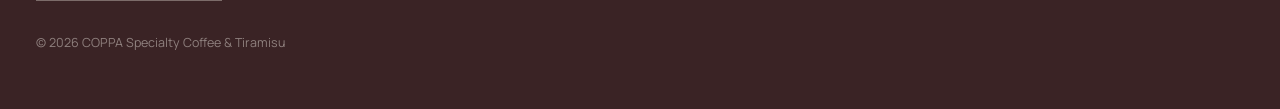
==== commit 2860b6a7: "Kawa ziarnista: podstrona /kawa-ziarnista/ z 15 kawami, cenami i zdjęciami paczek Treść od Tomka 1:1" ====
--- a/index.html
+++ b/index.html
@@ -48,7 +48,7 @@
   "@id": "https://www.coppaspecialty.cafe/#coppa",
   "name": "COPPA Specialty Coffee & Tiramisu",
   "alternateName": ["COPPA", "COPPA Specialty", "Coppa Kraków"],
-  "description": "Tiramisu bar i kawiarnia specialty na Krowodrzy w Krakowie. Tiramisu robione na miejscu, codziennie, podawane w pucharku. Smaki stałe (klasyczne, pistacjowe) i sezonowe, m.in. banoffee, marchewkowe, wanilia z gruszką i tonką, Earl Grey, śliwka z kruszonką. Wszystkie bez dodatku alkoholu. Espresso z palarni Roastains, rotujące ziarna z innych palarni specialty.",
+  "description": "Tiramisu bar i kawiarnia specialty na Krowodrzy w Krakowie. Tiramisu robione na miejscu, codziennie, podawane w pucharku. Smaki stałe (klasyczne, pistacjowe) i sezonowe, m.in. banoffee, marchewkowe, wanilia z gruszką i tonką, Earl Grey, śliwka z kruszonką. Wszystkie bez dodatku alkoholu. Espresso z palarni Roastains, rotujące ziarna z innych palarni specialty. Sprzedaż kawy ziarnistej specialty na miejscu.",
   "slogan": "Tiramisu w pucharku. Kawa specialty.",
   "foundingDate": "2026-08",
   "founder": [{ "@type": "Person", "name": "Kasia" }, { "@type": "Person", "name": "Tomek" }],
@@ -65,7 +65,7 @@
   "servesCuisine": ["Tiramisu", "Kawa specialty", "Desery"],
   "priceRange": "20-40 zł",
   "currenciesAccepted": "PLN",
-  "knowsAbout": ["tiramisu", "tiramisu bez kawy", "tiramisu bez alkoholu", "tiramisu pistacjowe", "tiramisu w pucharku", "kawa specialty", "espresso", "flat white", "hojicha", "Earl Grey", "matcha"],
+  "knowsAbout": ["tiramisu", "tiramisu bez kawy", "tiramisu bez alkoholu", "tiramisu pistacjowe", "tiramisu w pucharku", "kawa ziarnista", "kawa ziarnista specialty", "kawa specialty", "espresso", "flat white", "hojicha", "Earl Grey", "matcha"],
   "amenityFeature": [
     { "@type": "LocationFeatureSpecification", "name": "WiFi", "value": true },
     { "@type": "LocationFeatureSpecification", "name": "Na wynos", "value": true },
@@ -112,6 +112,7 @@
     { "@type": "Question", "name": "Czy tiramisu w COPPIE jest podawane w pucharku?", "acceptedAnswer": { "@type": "Answer", "text": "Tak. Każde tiramisu podajemy w stalowym pucharku. Stąd zresztą nazwa: coppa to po włosku puchar." } },
     { "@type": "Question", "name": "Czy tiramisu w COPPIE jest na wynos?", "acceptedAnswer": { "@type": "Answer", "text": "Tak. Na wynos mamy zwykle 3 do 4 smaków dziennie, nie każdy smak jest dostępny. Które są dziś, zapytaj przy kasie." } },
     { "@type": "Question", "name": "Jaką kawę podaje COPPA?", "acceptedAnswer": { "@type": "Answer", "text": "Pracujemy wyłącznie na kawach specialty. Bazowe espresso pochodzi z palarni Roastains. Na drugim młynku regularnie zmieniamy ziarna o bardziej owocowym profilu, na przykład Etiopia albo Kostaryka, stąd nasz funky flat white. Często pracujemy też ze szwedzką palarnią Gringo Nordic Coffee Roasters. W stałej karcie: espresso, cortado, cappuccino, flat white, latte, iced latte, batch brew, hand brew, cold brew, orange espresso i espresso tonic." } },
+    { "@type": "Question", "name": "Czy w COPPIE można kupić kawę ziarnistą?", "acceptedAnswer": { "@type": "Answer", "text": "Tak. W COPPA na Krowodrzy kupisz 15 kaw ziarnistych specialty: do espresso, do metod przelewowych i bezkofeinowe, między innymi od Roastains i Gringo Nordic. Przed zakupem możesz spróbować kawy przygotowanej z wybranych ziaren. Wszystkie kawy z naszej oferty kupisz stacjonarnie w kawiarni. Pełna lista z cenami: https://www.coppaspecialty.cafe/kawa-ziarnista/" } },
     { "@type": "Question", "name": "Czy COPPA ma mleko roślinne?", "acceptedAnswer": { "@type": "Answer", "text": "Tak. Do kaw mlecznych można wybrać mleko klasyczne, bez laktozy, owsiane albo grochowe. Każde bez dopłaty." } },
     { "@type": "Question", "name": "Czy w COPPIE jest pumpkin spice latte?", "acceptedAnswer": { "@type": "Answer", "text": "Tak. Jesienią w karcie jest Pumpkin Spice na naszym domowym syropie z pieczonej dyni i przypraw korzennych z nutą pomarańczy. Do tego Iced Banana Bread, Iced Apple Pie Latte, Banana Bread Latte, White Vanilla Matcha, Berry Cocoa, Dark Chocolate Mocha i Oat Cinnamon Hojicha na mleku owsianym." } },
     { "@type": "Question", "name": "Czy w COPPIE są kanapki?", "acceptedAnswer": { "@type": "Answer", "text": "Tak, kanapki na ciabatcie: z salami piccante, ricottą i miodem chilli, z mortadelą, stracciatellą i pistacją oraz wege z oliwkami, suszonymi pomidorami i stracciatellą." } },
@@ -373,6 +374,7 @@
     <div><dt>Espresso</dt><dd>Bazowe espresso pochodzi z palarni Roastains. Stawiamy na smak, który działa i na czarno, i z mlekiem.</dd></div>
     <div><dt>Drugi młynek</dt><dd>Regularnie zmieniamy ziarna i pokazujemy bardziej owocowe, nietypowe profile, na przykład Etiopię albo Kostarykę. Stąd nasz funky flat white.</dd></div>
     <div><dt>Palarnie</dt><dd>Pracujemy wyłącznie na kawach specialty. Poza stałym espresso rotujemy kawy z różnych palarni, bardzo często ze szwedzkiej Gringo Nordic Coffee Roasters.</dd></div>
+    <div><dt>Kawa ziarnista</dt><dd>Najpierw spróbuj. Potem zabierz do domu. W COPPA kupisz 15 kaw ziarnistych specialty: do espresso, do przelewu i bezkofeinowe. Pomożemy dobrać ziarna do ulubionych smaków i sposobu parzenia. <a href="kawa-ziarnista/" data-toodip="main_kawa_ziarnista">Zobacz wszystkie kawy i ceny</a></dd></div>
     <div><dt>Mleko</dt><dd>Klasyczne, bez laktozy, owsiane albo grochowe. Każdy wariant bez dopłaty.</dd></div>
   </dl>
 </section>
@@ -521,6 +523,10 @@
       <p>Wyłącznie specialty. Bazowe espresso z palarni Roastains, na drugim młynku rotujące ziarna o owocowym profilu, na przykład Etiopia albo Kostaryka. Często pracujemy też ze szwedzką Gringo Nordic Coffee Roasters. W stałej karcie: espresso, cortado, cappuccino, flat white, latte, iced latte, batch brew, hand brew, cold brew, orange espresso i espresso tonic.</p>
     </details>
     <details name="faq">
+      <summary>Czy można kupić kawę ziarnistą?</summary>
+      <p>Tak. W COPPA na Krowodrzy kupisz 15 kaw ziarnistych specialty: do espresso, do metod przelewowych i bezkofeinowe, między innymi od Roastains i Gringo Nordic. Przed zakupem możesz spróbować kawy przygotowanej z wybranych ziaren. Wszystkie kawy z naszej oferty kupisz stacjonarnie w kawiarni. <a href="kawa-ziarnista/">Pełna lista z cenami</a>.</p>
+    </details>
+    <details name="faq">
       <summary>Czy jest mleko roślinne?</summary>
       <p>Tak. Klasyczne, bez laktozy, owsiane albo grochowe, każde bez dopłaty.</p>
     </details>
@@ -598,6 +604,7 @@
       <li><a href="#tiramisu">Tiramisu</a></li>
       <li><a href="#miejsce">Miejsce</a></li>
       <li><a href="#kawa">Kawa</a></li>
+      <li><a href="kawa-ziarnista/">Kawa ziarnista</a></li>
       <li><a href="#menu">Menu</a></li>
       <li><a href="#faq">Pytania</a></li>
       <li><a href="https://www.instagram.com/coppaspecialty/" rel="noopener">Instagram</a></li>
--- a/style.css
+++ b/style.css
@@ -245,3 +245,7 @@
   .rev .gal-arrows{flex-direction:row-reverse}
   .rev .gal-arrows svg{transform:scaleX(-1)}
 }
+
+/* linki w tekście: sekcja Kawa i FAQ (np. do /kawa-ziarnista/) */
+.rows dd a,.faq-list p a{color:var(--rose);text-decoration:underline;text-underline-offset:3px;text-decoration-thickness:1px}
+.rows dd a:hover,.faq-list p a:hover{color:var(--plum)}
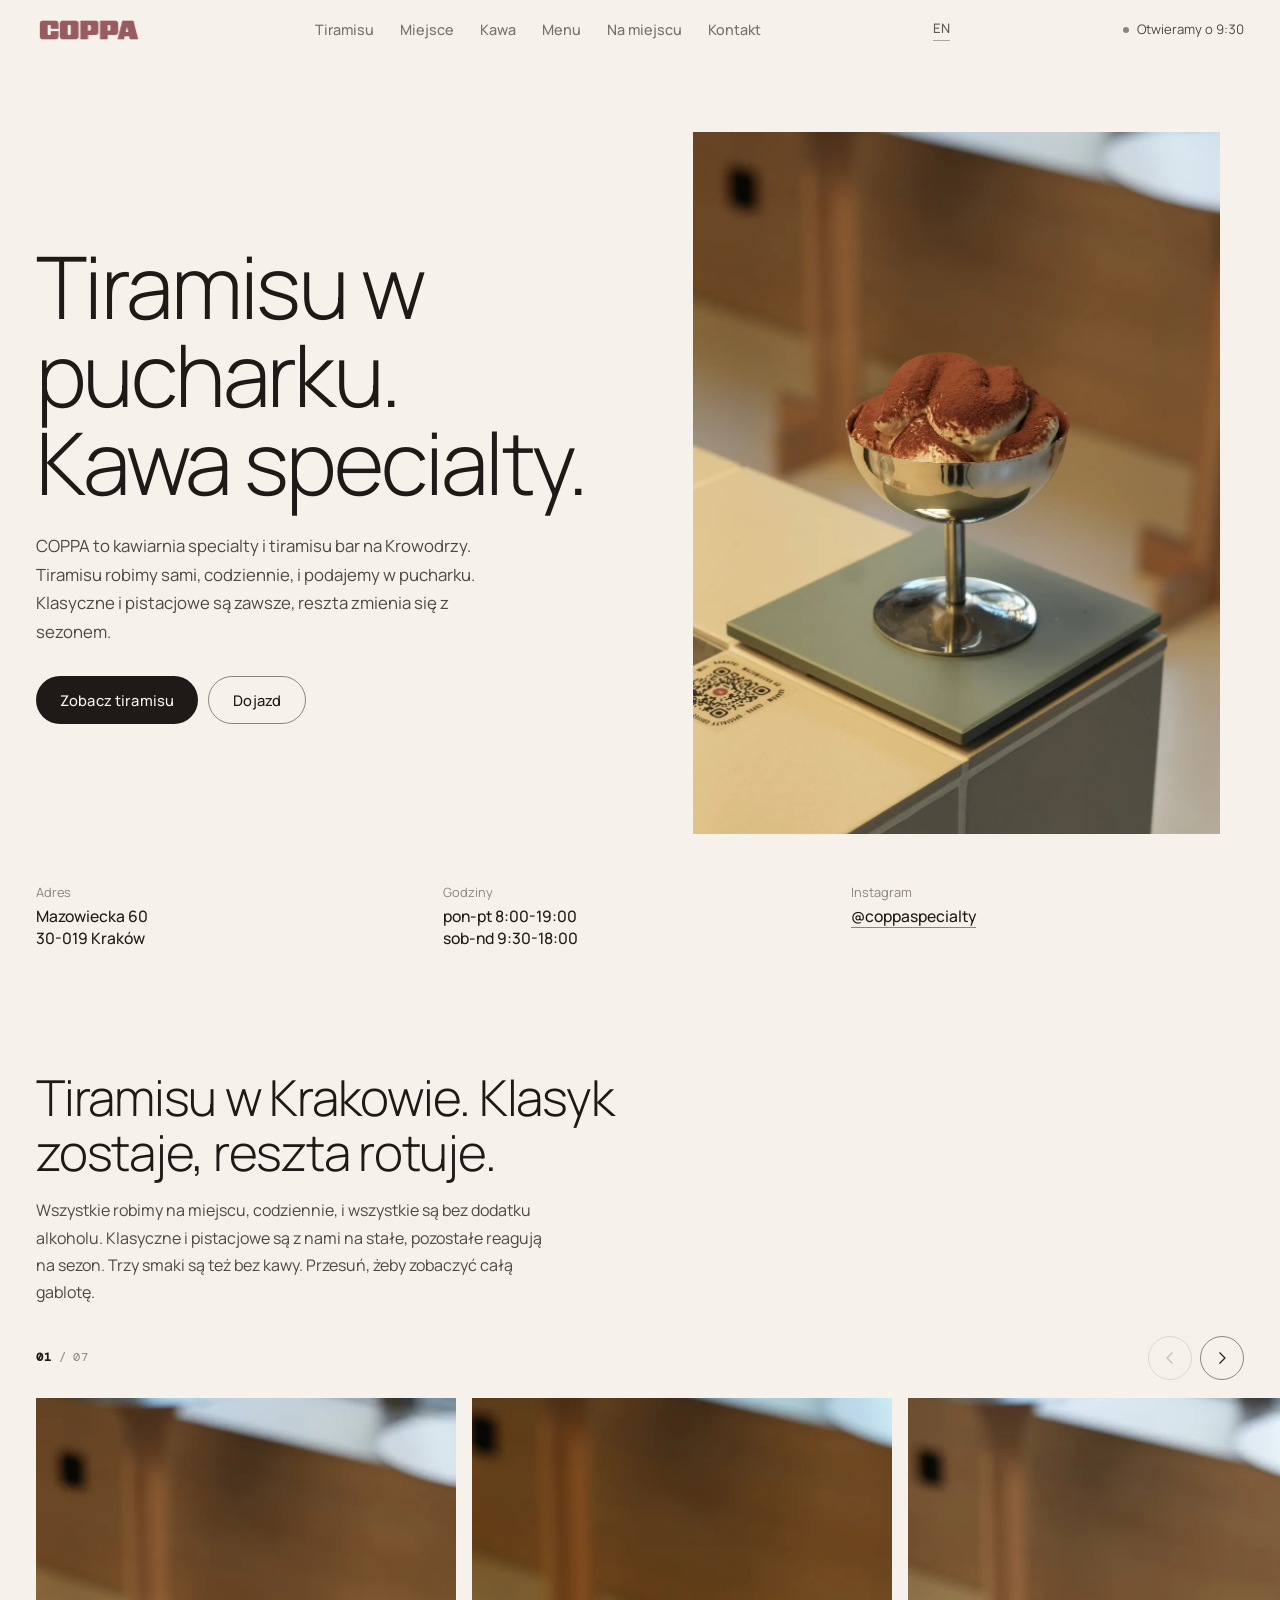
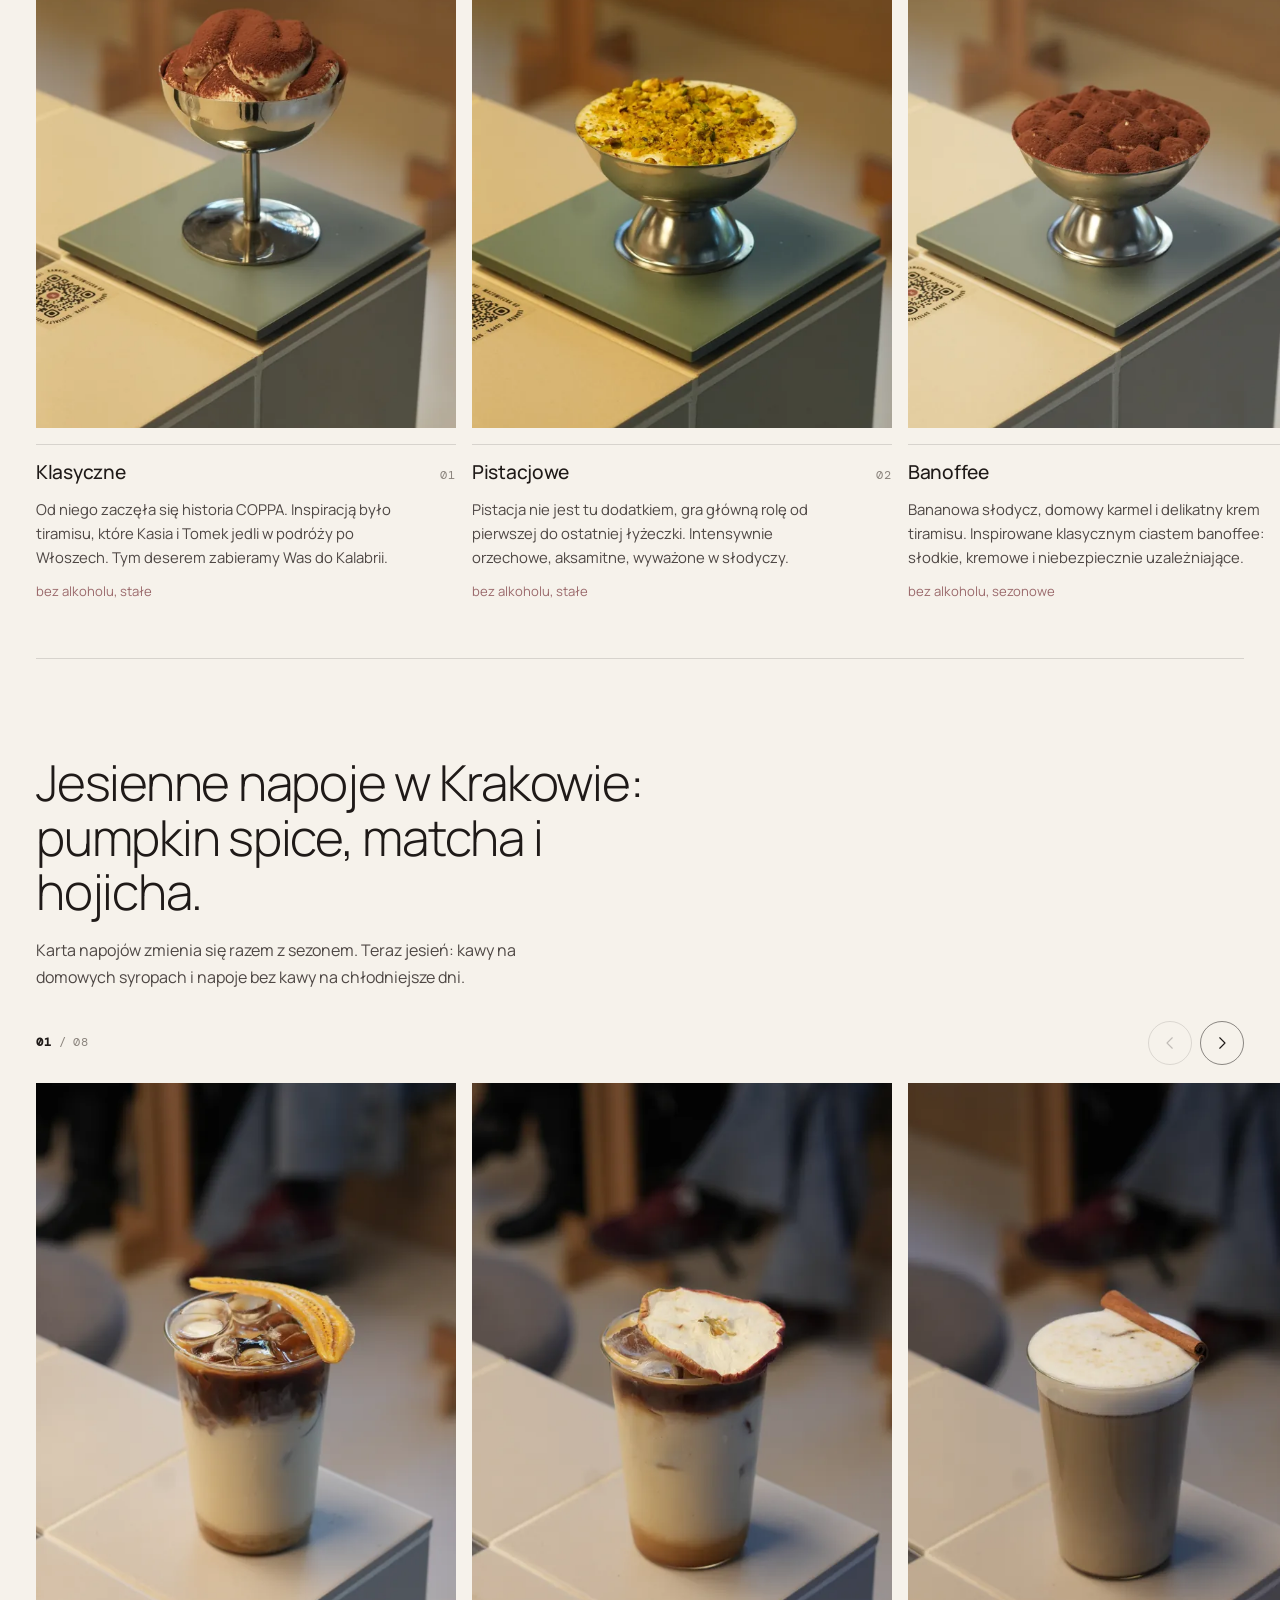
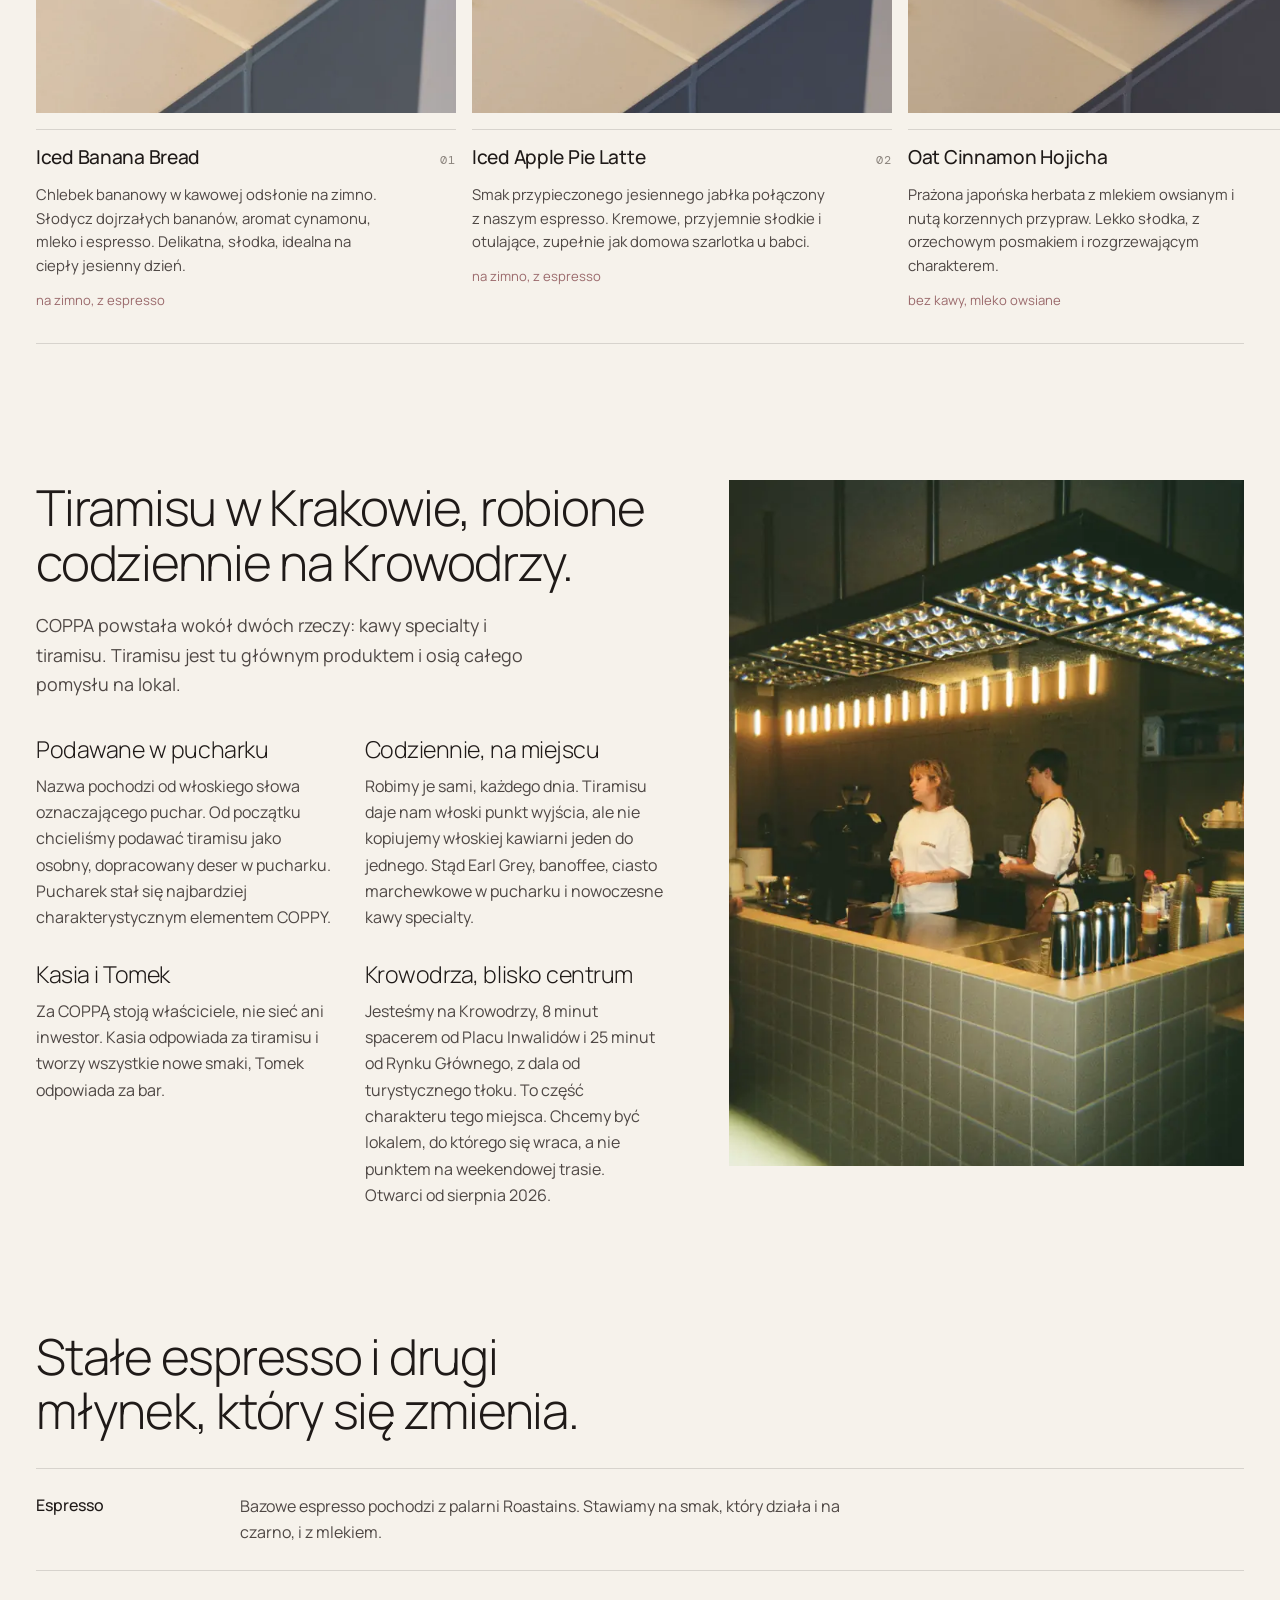
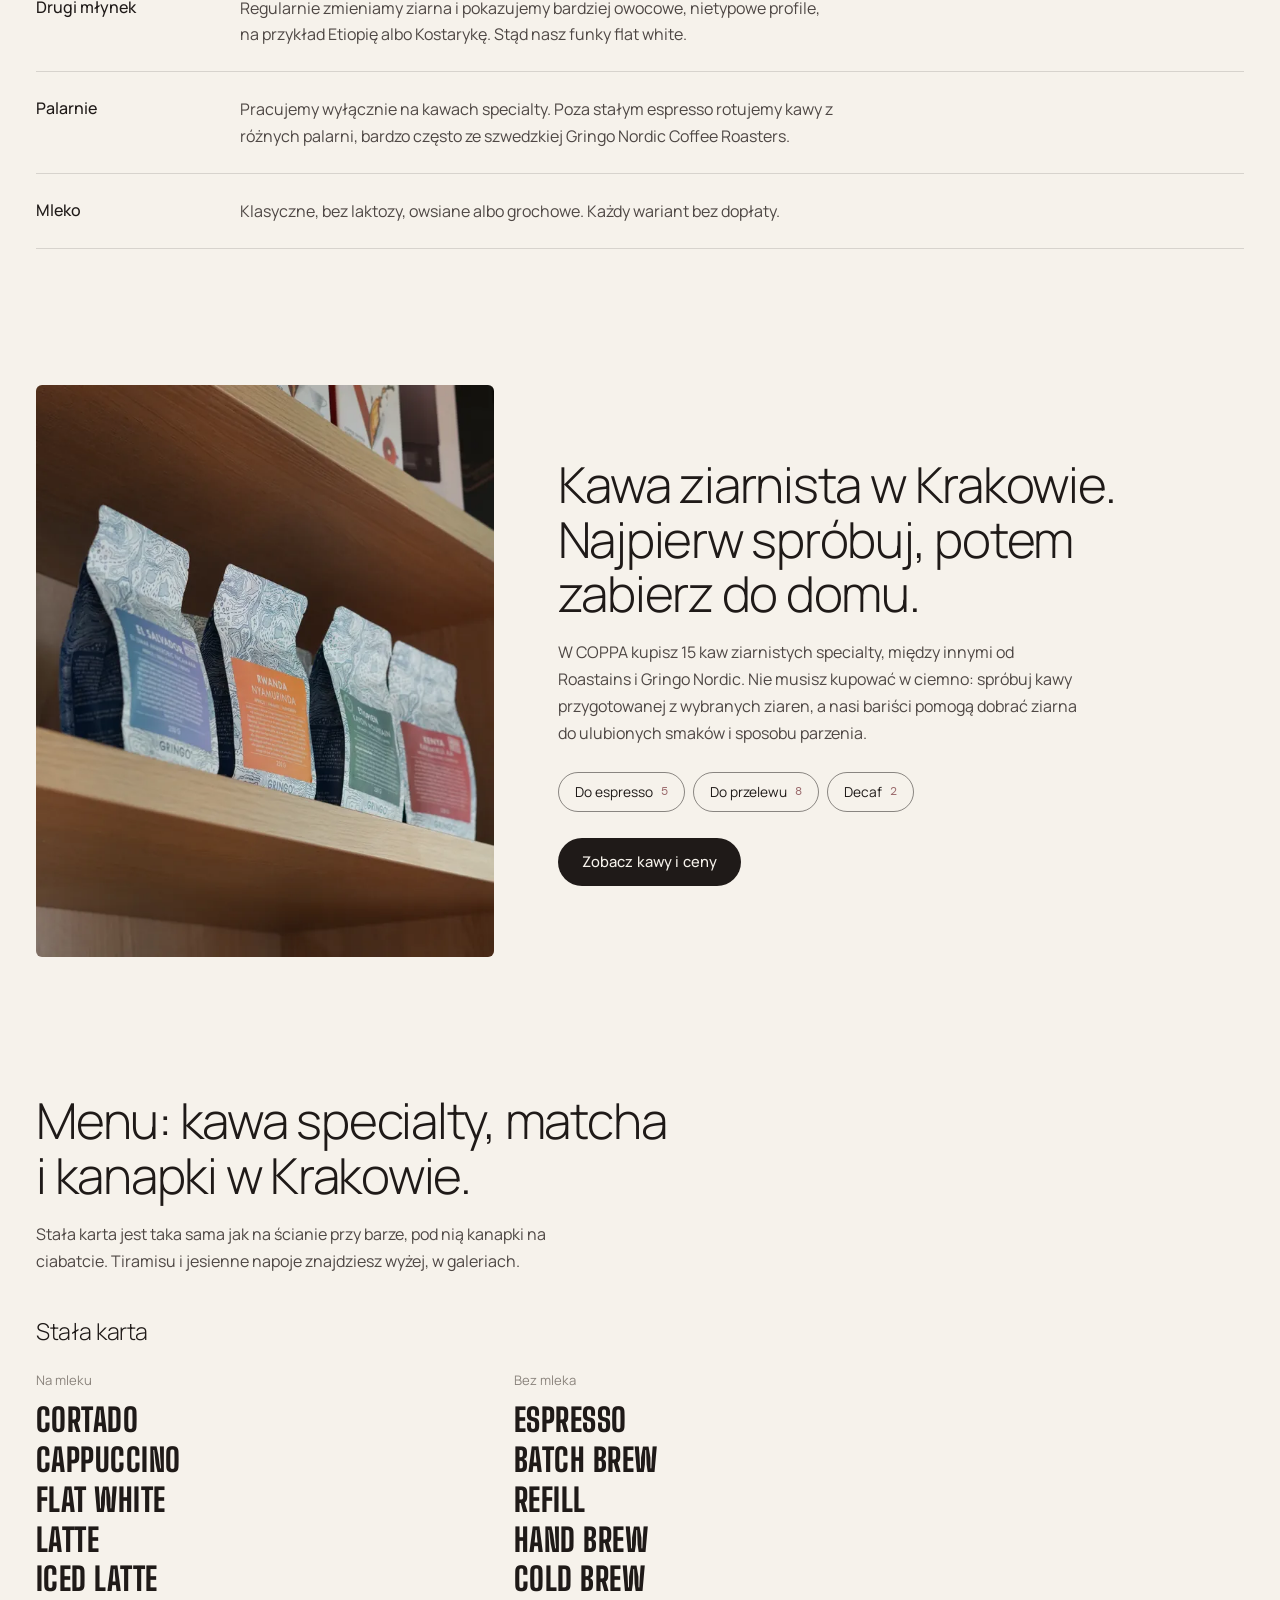
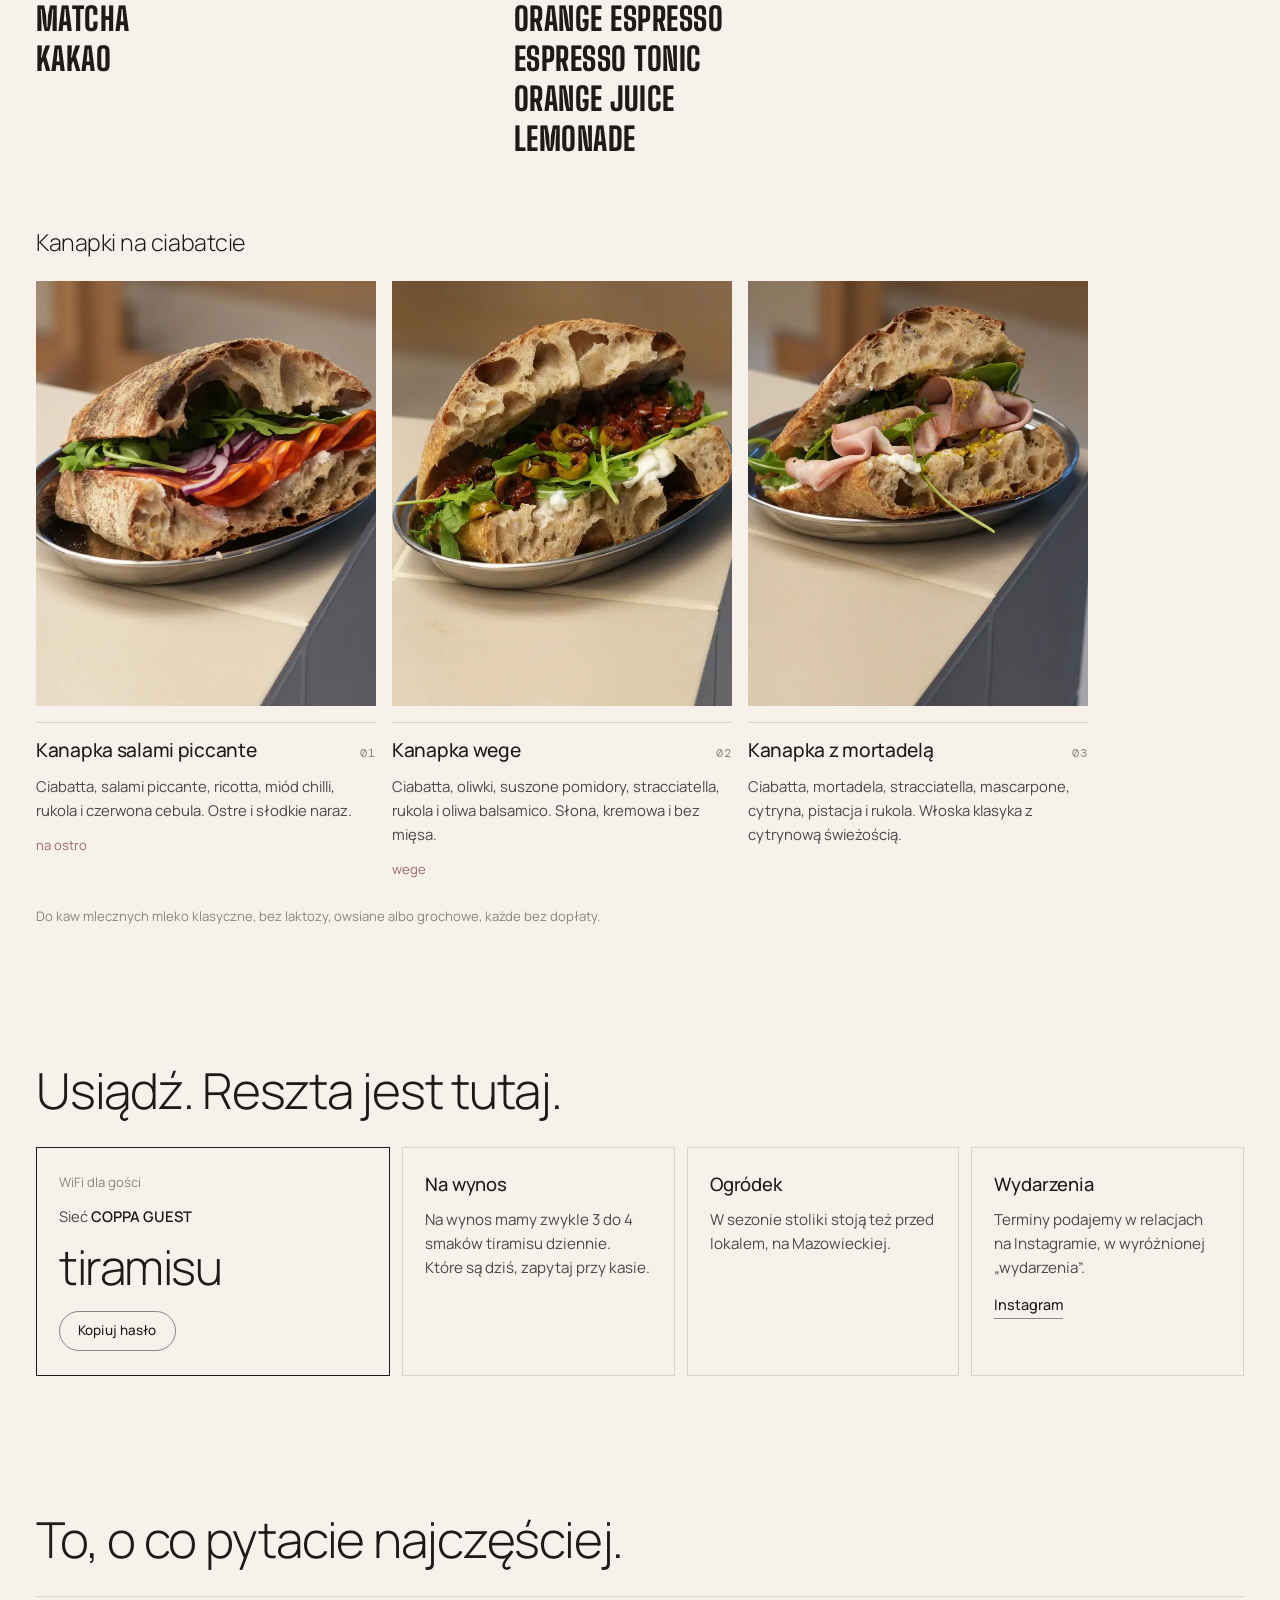
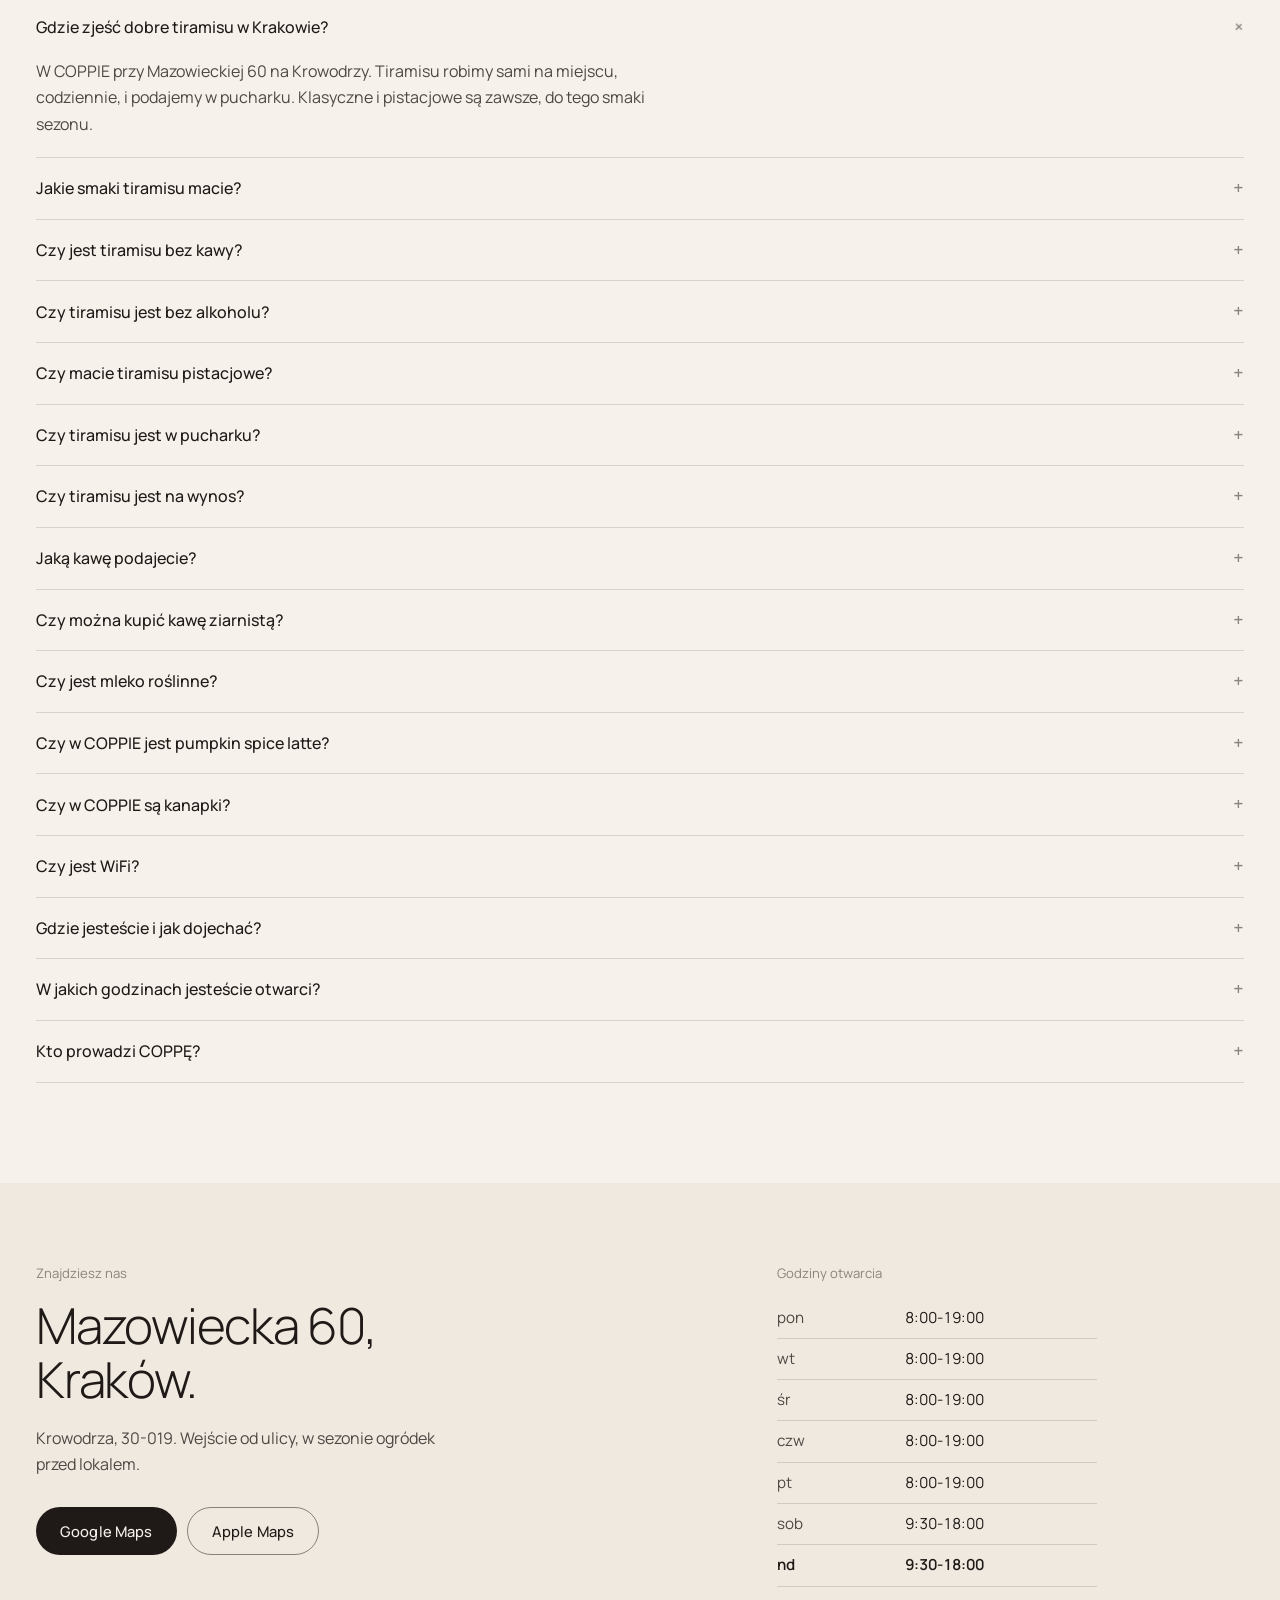
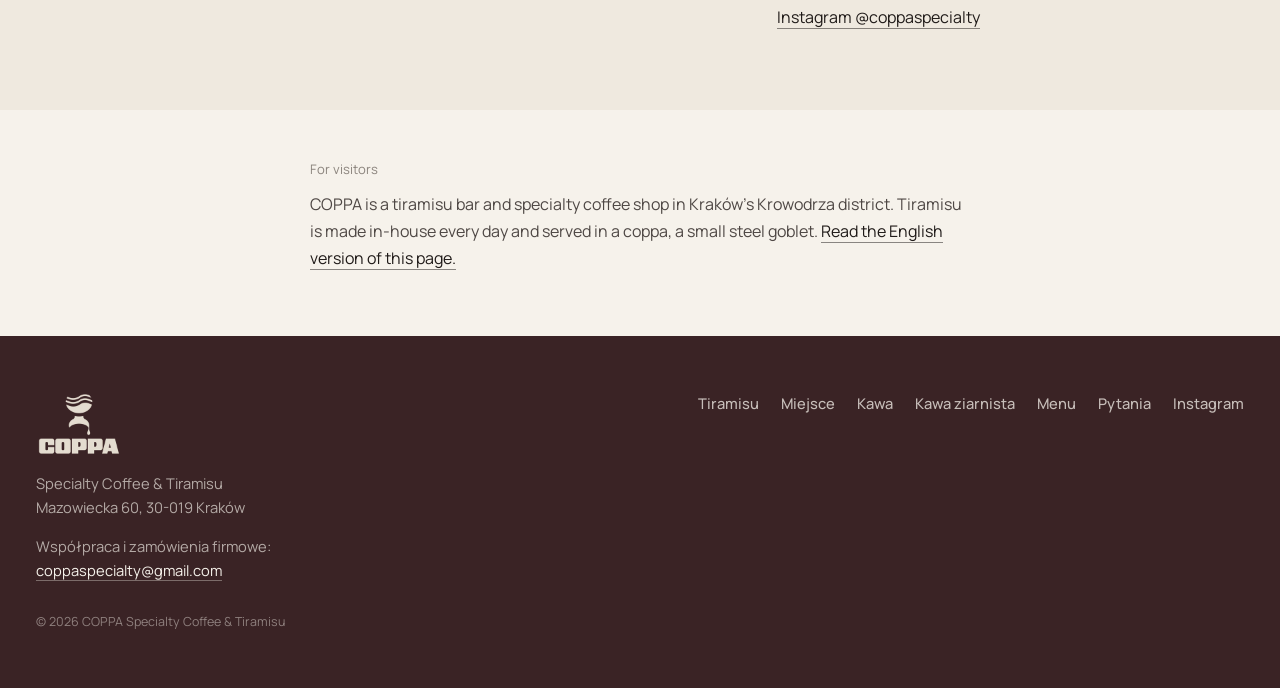
==== commit 036316e7: "Kawa ziarnista: mini sekcja na stronie głównej (PL/EN), kafelek na /qr, poprawki układu podstrony St" ====
--- a/index.html
+++ b/index.html
@@ -374,9 +374,21 @@
     <div><dt>Espresso</dt><dd>Bazowe espresso pochodzi z palarni Roastains. Stawiamy na smak, który działa i na czarno, i z mlekiem.</dd></div>
     <div><dt>Drugi młynek</dt><dd>Regularnie zmieniamy ziarna i pokazujemy bardziej owocowe, nietypowe profile, na przykład Etiopię albo Kostarykę. Stąd nasz funky flat white.</dd></div>
     <div><dt>Palarnie</dt><dd>Pracujemy wyłącznie na kawach specialty. Poza stałym espresso rotujemy kawy z różnych palarni, bardzo często ze szwedzkiej Gringo Nordic Coffee Roasters.</dd></div>
-    <div><dt>Kawa ziarnista</dt><dd>Najpierw spróbuj. Potem zabierz do domu. W COPPA kupisz 15 kaw ziarnistych specialty: do espresso, do przelewu i bezkofeinowe. Pomożemy dobrać ziarna do ulubionych smaków i sposobu parzenia. <a href="kawa-ziarnista/" data-toodip="main_kawa_ziarnista">Zobacz wszystkie kawy i ceny</a></dd></div>
     <div><dt>Mleko</dt><dd>Klasyczne, bez laktozy, owsiane albo grochowe. Każdy wariant bez dopłaty.</dd></div>
   </dl>
+</section>
+
+<!-- KAWA ZIARNISTA: mini sekcja, pelna lista na /kawa-ziarnista/ -->
+<section class="beans-teaser wrap" id="kawa-ziarnista">
+  <div class="bt-grid rv">
+    <figure class="bt-fig"><img src="img/kawa-ziarnista/polka-640.webp" srcset="img/kawa-ziarnista/polka-640.webp 640w, img/kawa-ziarnista/polka-1280.webp 1280w" sizes="(min-width:900px) 40vw, 100vw" alt="Półka z&nbsp;kawami ziarnistymi specialty w&nbsp;COPPA" width="1280" height="1600" loading="lazy"></figure>
+    <div class="bt-copy">
+      <h2>Kawa ziarnista w&nbsp;Krakowie. Najpierw spróbuj, potem zabierz do domu.</h2>
+      <p class="sec-lead">W COPPA kupisz 15 kaw ziarnistych specialty, między innymi od Roastains i&nbsp;Gringo Nordic. Nie musisz kupować w&nbsp;ciemno: spróbuj kawy przygotowanej z&nbsp;wybranych ziaren, a&nbsp;nasi bariści pomogą dobrać ziarna do ulubionych smaków i&nbsp;sposobu parzenia.</p>
+      <nav class="bt-jump" aria-label="Rodzaje kaw"><a href="kawa-ziarnista/#espresso">Do espresso <span>5</span></a><a href="kawa-ziarnista/#przelew">Do przelewu <span>8</span></a><a href="kawa-ziarnista/#decaf">Decaf <span>2</span></a></nav>
+      <a class="btn btn-fill" href="kawa-ziarnista/" data-toodip="main_kawa_ziarnista">Zobacz kawy i&nbsp;ceny</a>
+    </div>
+  </div>
 </section>
 
 <!-- MENU -->
--- a/style.css
+++ b/style.css
@@ -249,3 +249,15 @@
 /* linki w tekście: sekcja Kawa i FAQ (np. do /kawa-ziarnista/) */
 .rows dd a,.faq-list p a{color:var(--rose);text-decoration:underline;text-underline-offset:3px;text-decoration-thickness:1px}
 .rows dd a:hover,.faq-list p a:hover{color:var(--plum)}
+
+/* mini sekcja: kawa ziarnista (pelna lista na /kawa-ziarnista/) */
+.beans-teaser{padding:96px 0 40px}
+.bt-grid{display:grid;gap:30px}
+.bt-fig img{width:100%;height:auto;display:block;border-radius:6px;background:var(--paper-2);aspect-ratio:4/5;object-fit:cover}
+.bt-copy .btn{margin-top:26px}
+.bt-jump{display:flex;flex-wrap:wrap;gap:8px;margin-top:24px}
+.bt-jump a{display:inline-flex;align-items:center;gap:8px;height:40px;padding:0 16px;border:1px solid var(--line-strong);border-radius:999px;font-size:.86rem;color:var(--ink)}
+.bt-jump a:hover{border-color:var(--ink)}
+.bt-jump a span{font-family:var(--mono);font-size:.74rem;color:var(--rose)}
+@media (max-width:899px){.bt-fig{max-width:440px}}
+@media (min-width:900px){.bt-grid{grid-template-columns:.8fr 1.2fr;column-gap:64px;align-items:center}}
